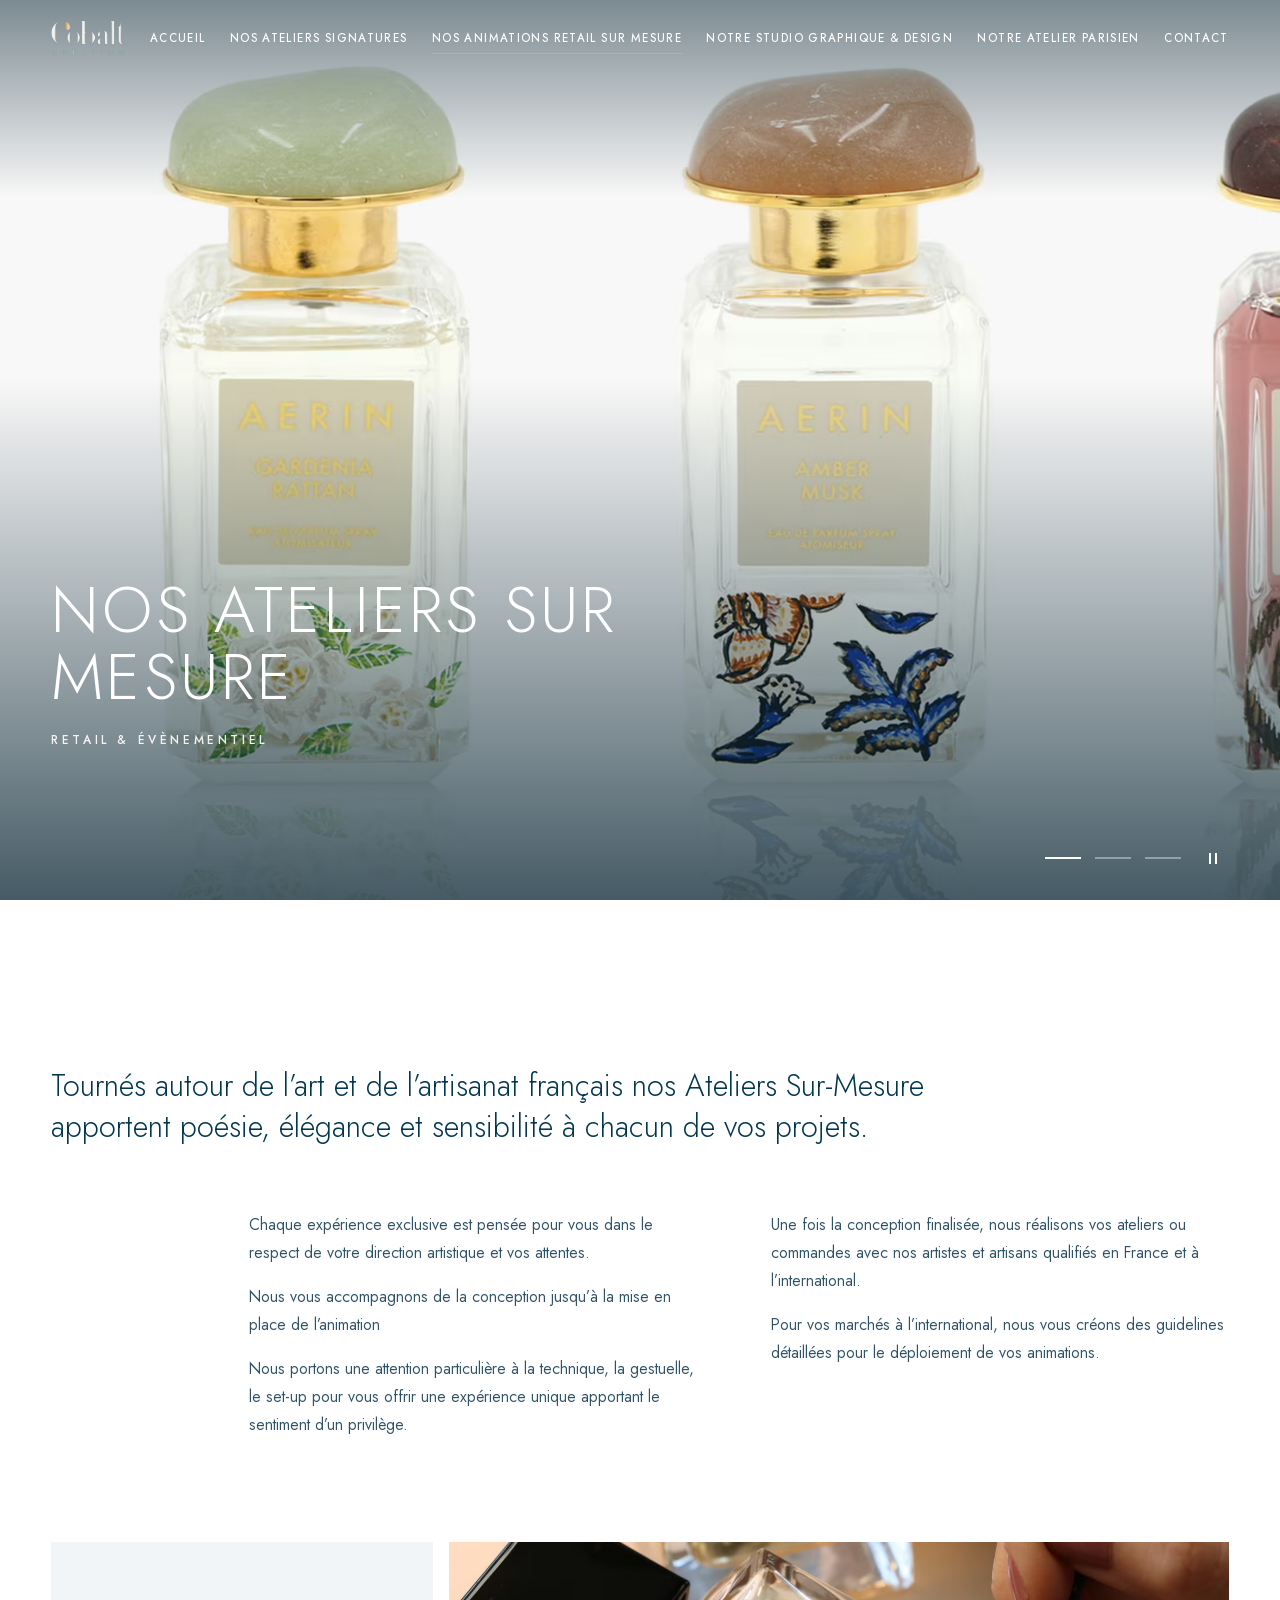
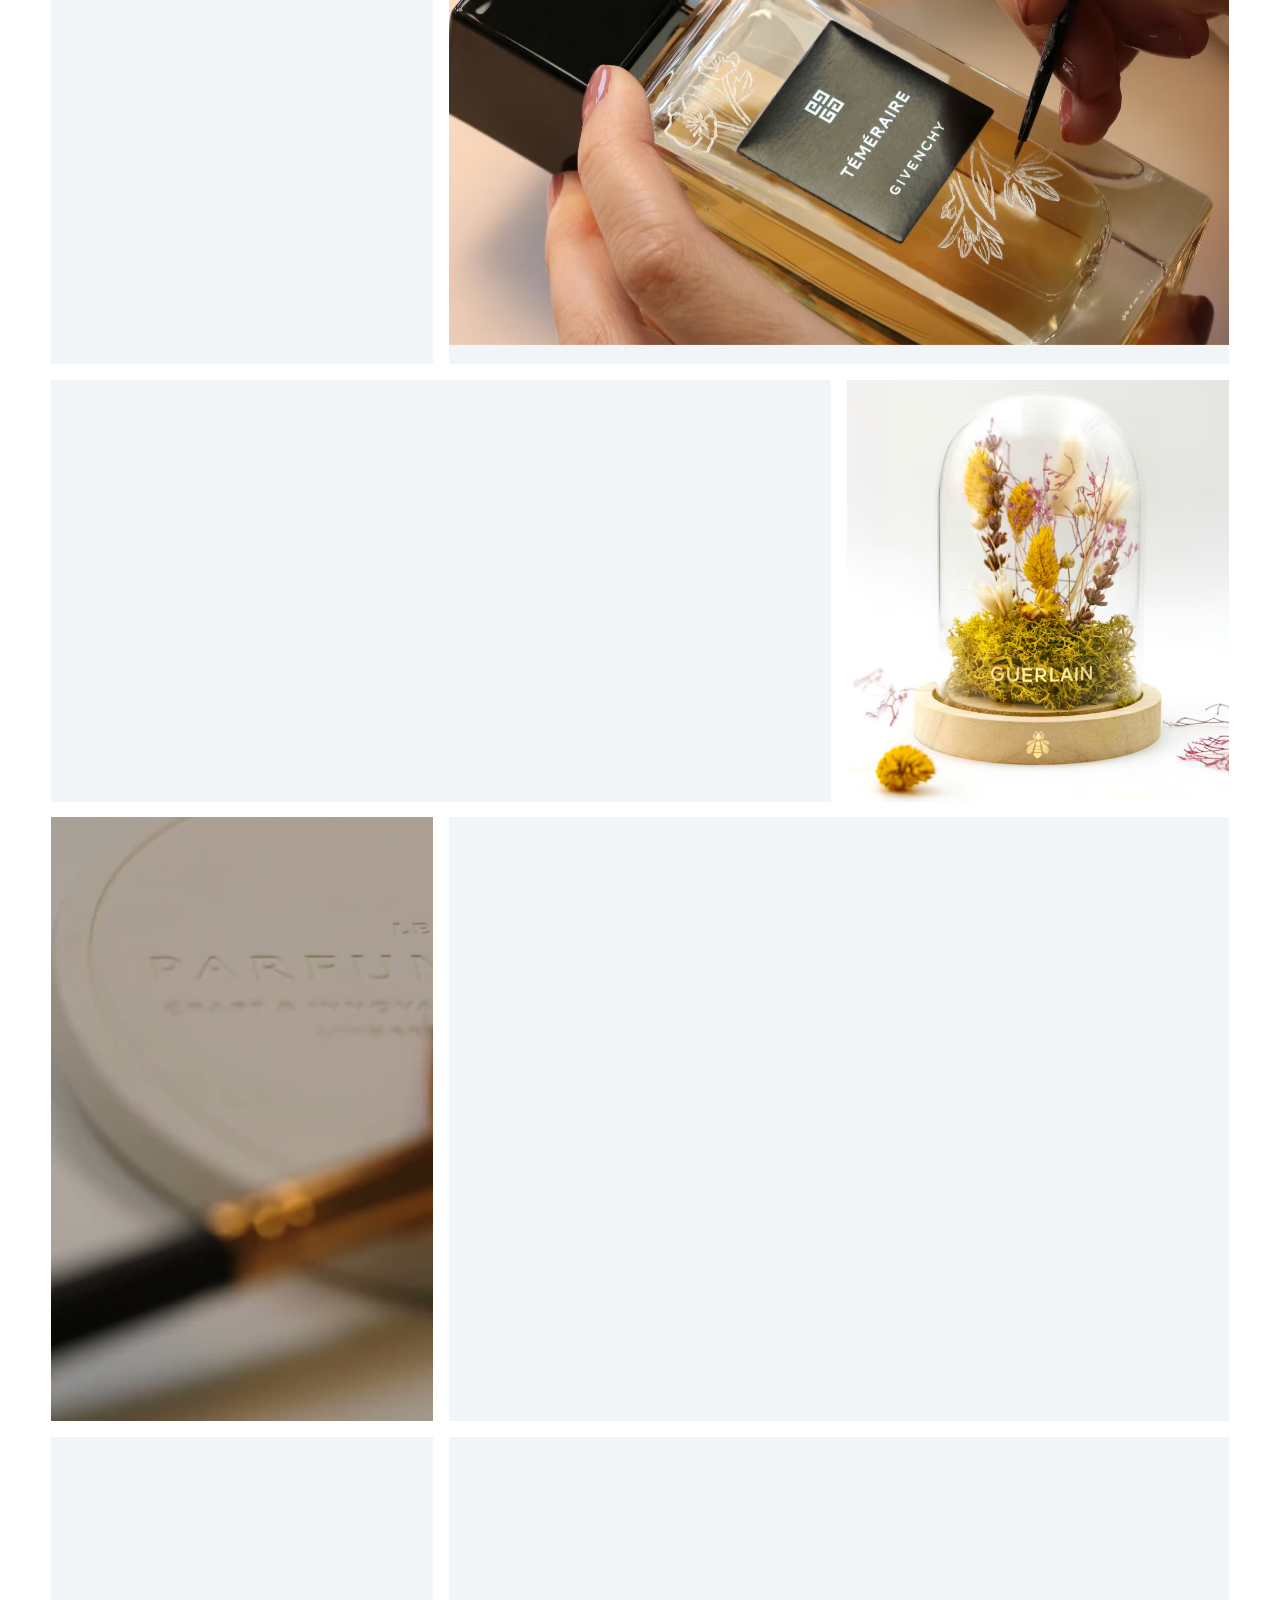
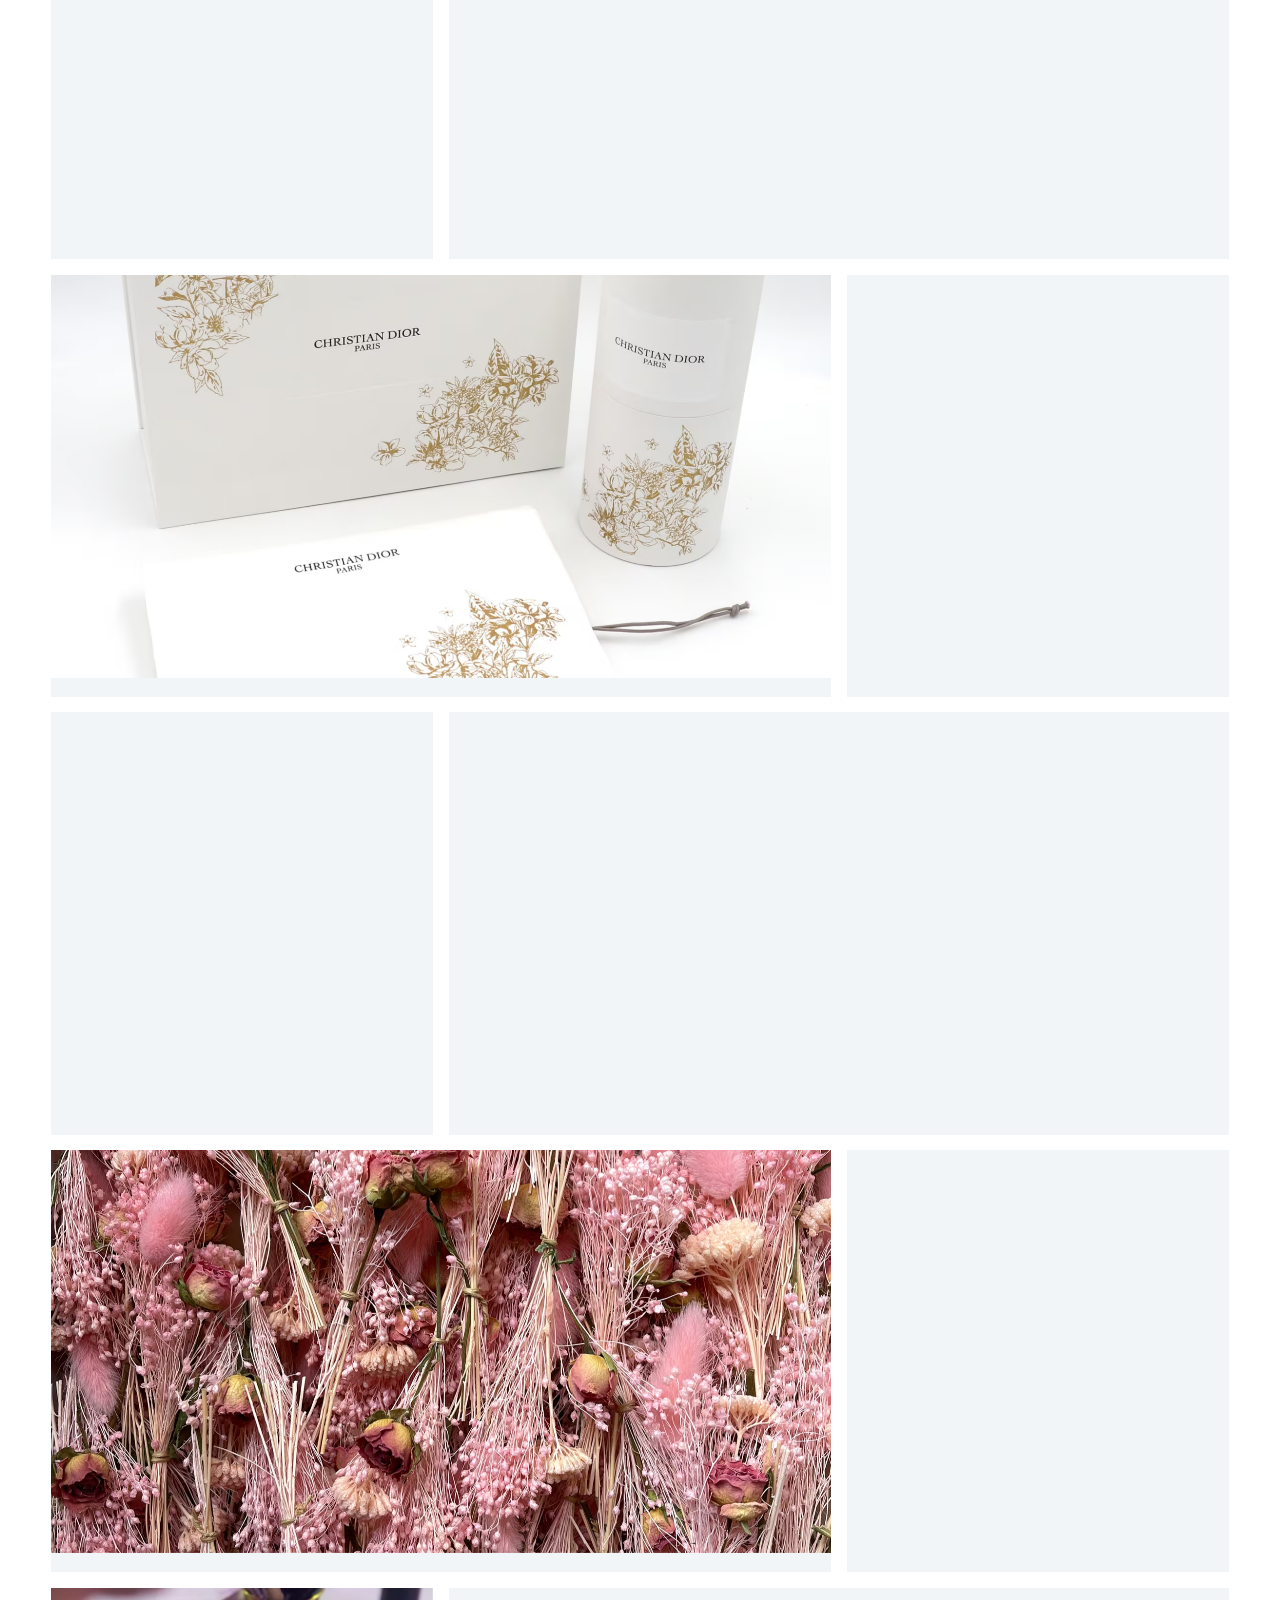
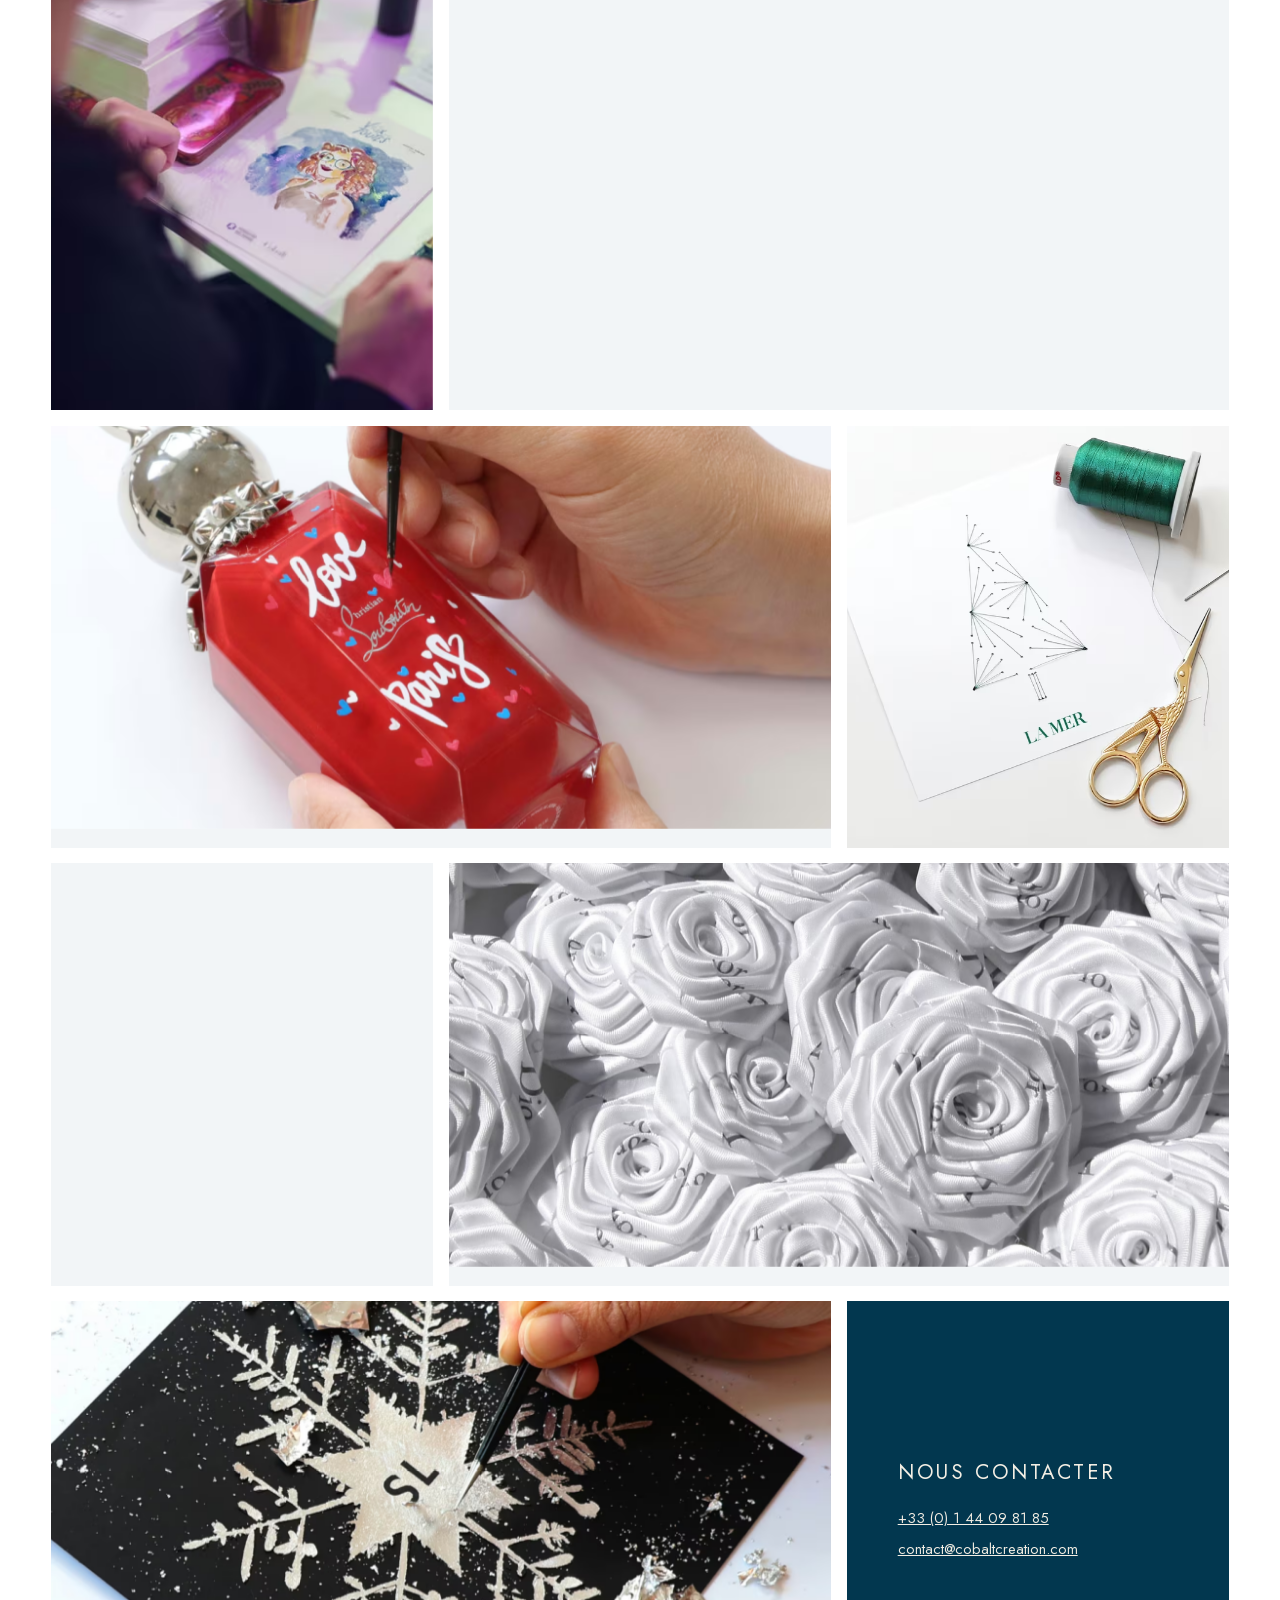
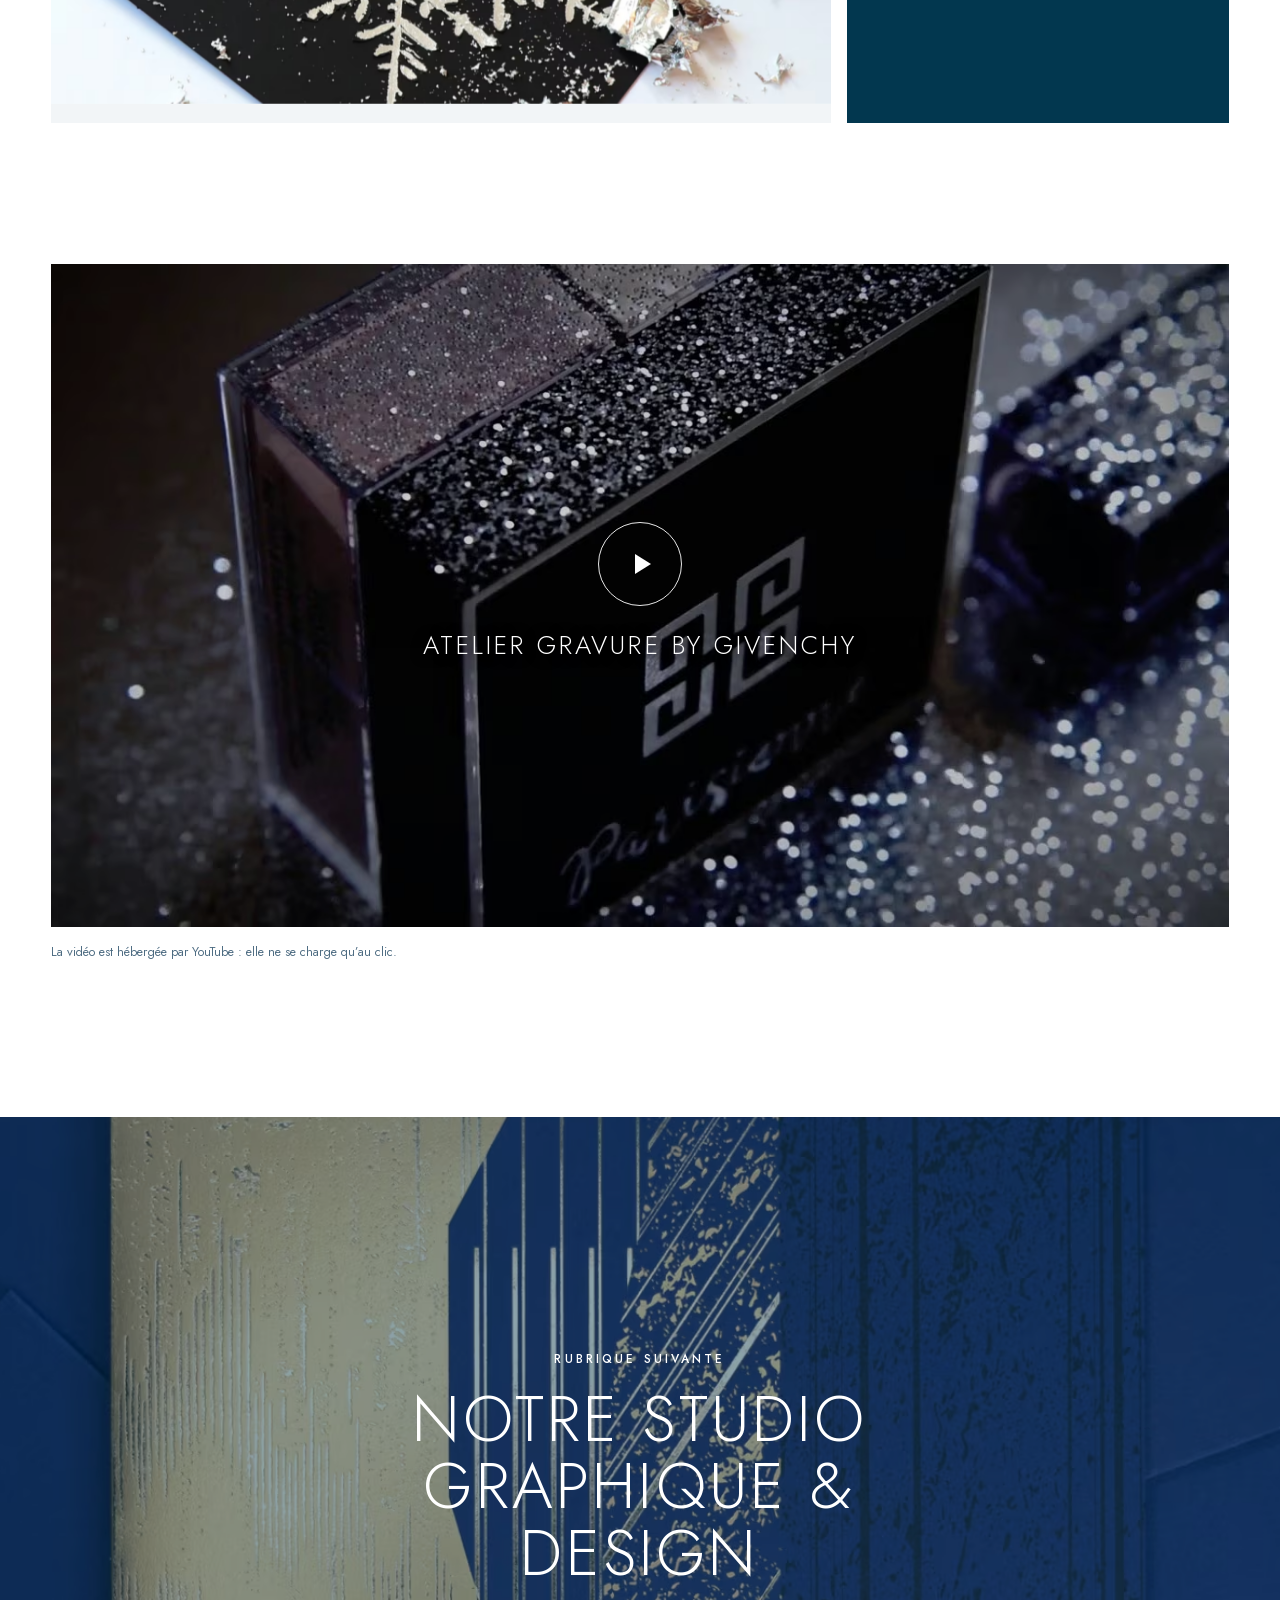
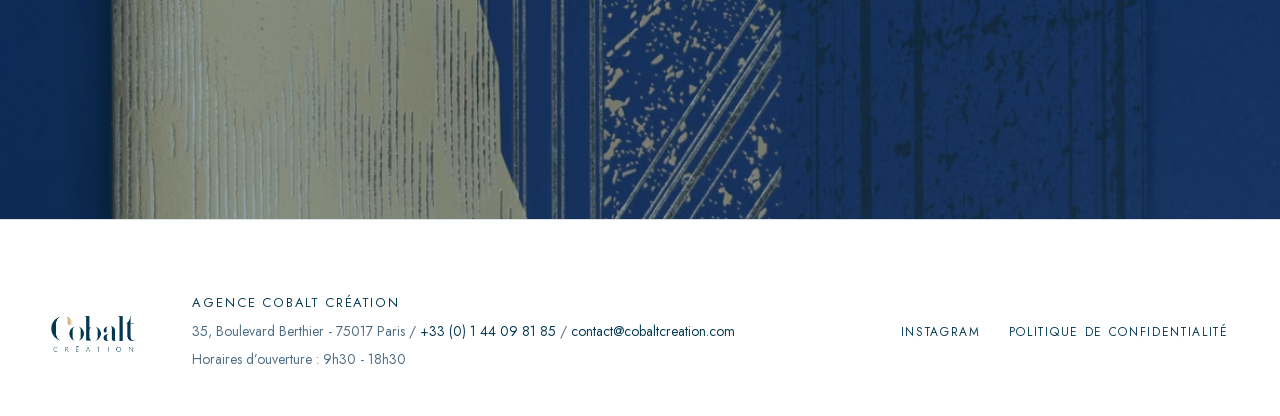
==== ateliers-de-personnalisation/index.html @ e53bf249 "V2 : images pleine largeur nettes en écran Retina Co-Authored-By: Claude Opus 5.5 <noreply@anthropic" ====
<!doctype html>
<html lang="fr">
<head>
<meta charset="utf-8">
<meta name="viewport" content="width=device-width, initial-scale=1">
<title>Ateliers De Personnalisation | Cobalt Création | Paris</title>
<meta name="description" content="Création d&#x27;animations avec développement de guidelines pour un déploiement à l&#x27;international.
Nos engagements: qualité, constance, respect des codes du luxe, ponctualité, présentation soignée, sens de l&#x27;accueil, sourire, reporting client.">
<meta name="robots" content="noindex, nofollow">
<link rel="canonical" href="https://www.cobaltcreation.com/ateliers-de-personnalisation">
<meta name="theme-color" content="#ffffff">
<meta property="og:type" content="website">
<meta property="og:locale" content="fr_FR">
<meta property="og:site_name" content="Cobalt Création">
<meta property="og:title" content="Ateliers De Personnalisation | Cobalt Création | Paris">
<meta property="og:description" content="Création d&#x27;animations avec développement de guidelines pour un déploiement à l&#x27;international.
Nos engagements: qualité, constance, respect des codes du luxe, ponctualité, présentation soignée, sens de l&#x27;accueil, sourire, reporting client.">
<meta property="og:url" content="https://timoteoadrogue.github.io/cobalt-creation-site-v2/ateliers-de-personnalisation/">
<meta property="og:image" content="https://timoteoadrogue.github.io/cobalt-creation-site-v2/assets/media/572f520a8a4d-1920.jpg">
<link rel="icon" href="../assets/media/favicon-64.png" type="image/png">
<link rel="apple-touch-icon" href="../assets/media/apple-touch-icon.png">
<link rel="preload" href="../assets/fonts/jost.woff2" as="font" type="font/woff2" crossorigin>
<link rel="stylesheet" href="../assets/site.css">
<script>document.documentElement.classList.add('js')</script>
<script src="../assets/vendor/gsap.min.js" defer></script>
<script src="../assets/vendor/ScrollTrigger.min.js" defer></script>
<script src="../assets/site.js" defer></script>
</head>
<body class="p-rubric">
<a class="skip" href="#contenu">Aller au contenu</a>
<header class="hd is-over" data-header>
  <a class="hd__logo" href="../" aria-label="Cobalt Création, accueil">
    <img class="hd__logo-ink" src="../assets/media/logo-cobalt.png" width="653" height="337" alt="Cobalt Création">
    <img class="hd__logo-cream" src="../assets/media/logo-cobalt-creme.png" width="653" height="337" alt="" aria-hidden="true">
  </a>
  <nav class="hd__nav" aria-label="Navigation principale">
    <ul class="hd__list">
<li><a class="" href="../">Accueil</a></li>
<li><a class="" href="../creation-d-objet-unique/">Nos ateliers signatures</a></li>
<li><a class="" href="../ateliers-de-personnalisation/" aria-current="page">Nos animations retail sur mesure</a></li>
<li><a class="" href="../design-graphique-design-papier/">Notre studio graphique &amp; design</a></li>
<li><a class="" href="../coffrets-packaging/">Notre atelier parisien</a></li>
<li><a class="" href="../contact-feedback/">Contact</a></li>
    </ul>
  </nav>
  <button class="hd__menu" type="button" aria-expanded="false" aria-controls="menu"><span class="hd__burger" aria-hidden="true"></span><span data-menu-label>Menu</span></button>
</header>
<div class="menu" id="menu" data-menu>
  <ul>
<li><a class="menu__link" href="../">Accueil</a></li>
<li><a class="menu__link" href="../creation-d-objet-unique/">Nos ateliers signatures</a></li>
<li><a class="menu__link" href="../ateliers-de-personnalisation/" aria-current="page">Nos animations retail sur mesure</a></li>
<li><a class="menu__link" href="../design-graphique-design-papier/">Notre studio graphique &amp; design</a></li>
<li><a class="menu__link" href="../coffrets-packaging/">Notre atelier parisien</a></li>
<li><a class="menu__link" href="../contact-feedback/">Contact</a></li>
  </ul>
  <div class="menu__foot">
    <p>35, Boulevard Berthier - 75017 Paris<br><a href="tel:+33144098185">+33 (0) 1 44 09 81 85</a><br><a href="mailto:contact@cobaltcreation.com">contact@cobaltcreation.com</a></p>
  </div>
</div>
<main id="contenu">
<section class="hero" data-banner tabindex="0" aria-roledescription="carrousel" aria-label="Diaporama, défilement automatique toutes les 3 secondes">
  <div class="hero__slides" data-slides><div class="sl is-on" role="group" aria-roledescription="diapositive" aria-label="1 sur 3"><picture><source type="image/avif" srcset="../assets/media/572f520a8a4d-x1280.avif 1280w, ../assets/media/572f520a8a4d-x1920.avif 1920w, ../assets/media/572f520a8a4d-x2560.avif 2560w, ../assets/media/572f520a8a4d-x5036.avif 5036w" sizes="max(100vw, calc(100vh * 4.693))"><img class="sl__img" src="../assets/media/572f520a8a4d-x1280.jpg" srcset="../assets/media/572f520a8a4d-x1280.jpg 1280w, ../assets/media/572f520a8a4d-x1920.jpg 1920w, ../assets/media/572f520a8a4d-x2560.jpg 2560w, ../assets/media/572f520a8a4d-x5036.jpg 5036w" sizes="max(100vw, calc(100vh * 4.693))" width="1280" height="273" alt="" loading="eager" decoding="async" fetchpriority="high"></picture></div><div class="sl" role="group" aria-roledescription="diapositive" aria-label="2 sur 3"><picture><source type="image/avif" srcset="../assets/media/fc0048d91a96-x1280.avif 1280w, ../assets/media/fc0048d91a96-x1920.avif 1920w, ../assets/media/fc0048d91a96-x2560.avif 2560w, ../assets/media/fc0048d91a96-x5162.avif 5162w, ../assets/media/fc0048d91a96-x8447.avif 8447w" sizes="max(100vw, calc(100vh * 4.693))"><img class="sl__img" src="../assets/media/fc0048d91a96-x1280.jpg" srcset="../assets/media/fc0048d91a96-x1280.jpg 1280w, ../assets/media/fc0048d91a96-x1920.jpg 1920w, ../assets/media/fc0048d91a96-x2560.jpg 2560w, ../assets/media/fc0048d91a96-x5162.jpg 5162w, ../assets/media/fc0048d91a96-x8447.jpg 8447w" sizes="max(100vw, calc(100vh * 4.693))" width="1280" height="273" alt="" loading="eager" decoding="async"></picture></div><div class="sl" role="group" aria-roledescription="diapositive" aria-label="3 sur 3"><picture><source type="image/avif" srcset="../assets/media/04ea566d7594-x1280.avif 1280w, ../assets/media/04ea566d7594-x1650.avif 1650w, ../assets/media/04ea566d7594-x1920.avif 1920w, ../assets/media/04ea566d7594-x2560.avif 2560w, ../assets/media/04ea566d7594-x2700.avif 2700w" sizes="max(100vw, calc(100vh * 1.500))"><img class="sl__img" src="../assets/media/04ea566d7594-x1280.jpg" srcset="../assets/media/04ea566d7594-x1280.jpg 1280w, ../assets/media/04ea566d7594-x1650.jpg 1650w, ../assets/media/04ea566d7594-x1920.jpg 1920w, ../assets/media/04ea566d7594-x2560.jpg 2560w, ../assets/media/04ea566d7594-x2700.jpg 2700w" sizes="max(100vw, calc(100vh * 1.500))" width="1280" height="853" alt="" loading="lazy" decoding="async"></picture></div></div>
  <div class="hero__shade" aria-hidden="true"></div>
  <div class="hero__content wrap" data-hero-content>
    <h1 class="hero__title hero__title--page"><span class="split">NOS ATELIERS SUR MESURE</span><span class="hero__kicker hero__kicker--after">RETAIL &amp; ÉVÈNEMENTIEL</span></h1>
    
  </div>
  <div class="hero__foot wrap">
    
    <div class="bn__ctrl"><button class="bn__dot" type="button" aria-label="Image 1 sur 3"><span></span></button><button class="bn__dot" type="button" aria-label="Image 2 sur 3"><span></span></button><button class="bn__dot" type="button" aria-label="Image 3 sur 3"><span></span></button><button class="bn__pp" type="button" aria-label="Mettre le diaporama en pause"><span></span></button></div>
  </div>
</section>
<section class="intro">
  <div class="wrap intro__in">
    <p class="intro__lit" data-lit><span class="w">Tournés</span> <span class="w">autour</span> <span class="w">de</span> <span class="w">l’art</span> <span class="w">et</span> <span class="w">de</span> <span class="w">l’artisanat</span> <span class="w">français</span> <span class="w">nos</span> <span class="w">Ateliers</span> <span class="w">Sur-Mesure</span> <span class="w">apportent</span> <span class="w">poésie,</span> <span class="w">élégance</span> <span class="w">et</span> <span class="w">sensibilité</span> <span class="w">à</span> <span class="w">chacun</span> <span class="w">de</span> <span class="w">vos</span> <span class="w">projets.</span></p>
    <div class="intro__rest" data-reveal><p>Chaque expérience exclusive est pensée pour vous dans le respect de votre direction artistique et vos attentes.</p><p>Nous vous accompagnons de la conception jusqu’à la mise en place de l’animation</p><p>Nous portons une attention particulière à la technique, la gestuelle, le set-up pour vous offrir une expérience unique apportant le sentiment d’un privilège.</p><p>Une fois la conception finalisée, nous réalisons vos ateliers ou commandes avec nos artistes et artisans qualifiés en France et à l’international.</p><p>Pour vos marchés à l’international, nous vous créons des guidelines détaillées pour le déploiement de vos animations.</p></div>
  </div>
</section>
<section class="works" aria-label="Réalisations">
  <div class="wrap">
    <div class="mosaic"><figure class="tile s1" id="piece-1" data-wipe><a class="tile__link" href="#piece-1" data-lb="1" data-item='{&quot;t&quot;: &quot;Ruinart&quot;, &quot;s&quot;: &quot;Carte Blanche 2023\nAtelier évènementiel - Dorure à chaud&quot;, &quot;d&quot;: &quot;Création et réalisation d’un atelier de personnalisation de dorure à chaud au Carreau du Temple.&quot;, &quot;jpg&quot;: &quot;../assets/media/0a2355af026d-1536.jpg&quot;, &quot;avif&quot;: &quot;../assets/media/0a2355af026d-1536.avif&quot;, &quot;alt&quot;: &quot;Ruinart, Carte Blanche 2023, Atelier évènementiel - Dorure à chaud&quot;}' aria-label="Agrandir : Ruinart, Carte Blanche 2023, Atelier évènementiel - Dorure à chaud"><picture><source type="image/avif" srcset="../assets/media/0a2355af026d-800.avif 800w, ../assets/media/0a2355af026d-1536.avif 1536w" sizes="(max-width: 767px) 92vw, 32vw"><img class="tile__img" src="../assets/media/0a2355af026d-800.jpg" srcset="../assets/media/0a2355af026d-800.jpg 800w, ../assets/media/0a2355af026d-1536.jpg 1536w" sizes="(max-width: 767px) 92vw, 32vw" width="800" height="800" alt="Ruinart, Carte Blanche 2023, Atelier évènementiel - Dorure à chaud" loading="lazy" decoding="async"></picture></a><figcaption class="tile__cap"><span class="tile__t">Ruinart</span><span class="tile__s">Carte Blanche 2023 · Atelier évènementiel - Dorure à chaud</span><span class="tile__d">Création et réalisation d’un atelier de personnalisation de dorure à chaud au Carreau du Temple.</span></figcaption></figure><figure class="tile s2" id="piece-2" data-wipe><a class="tile__link" href="#piece-2" data-lb="2" data-item='{&quot;t&quot;: &quot;Givenchy&quot;, &quot;s&quot;: &quot;La Collection Particulière\nAtelier retail - Gravure&quot;, &quot;d&quot;: &quot;Création d’illustrations sur-mesure, réalisées en gravure sur verre, pour La Collection Particulière à l’espace Pic Antin des Galeries Lafayette Haussmann&quot;, &quot;jpg&quot;: &quot;../assets/media/ed1e4c8ec7b2-1600.jpg&quot;, &quot;avif&quot;: &quot;../assets/media/ed1e4c8ec7b2-1600.avif&quot;, &quot;alt&quot;: &quot;Givenchy, La Collection Particulière, Atelier retail - Gravure&quot;}' aria-label="Agrandir : Givenchy, La Collection Particulière, Atelier retail - Gravure"><picture><source type="image/avif" srcset="../assets/media/ed1e4c8ec7b2-800.avif 800w, ../assets/media/ed1e4c8ec7b2-1600.avif 1600w" sizes="(max-width: 767px) 92vw, 64vw"><img class="tile__img" src="../assets/media/ed1e4c8ec7b2-800.jpg" srcset="../assets/media/ed1e4c8ec7b2-800.jpg 800w, ../assets/media/ed1e4c8ec7b2-1600.jpg 1600w" sizes="(max-width: 767px) 92vw, 64vw" width="800" height="800" alt="Givenchy, La Collection Particulière, Atelier retail - Gravure" loading="lazy" decoding="async"></picture></a><figcaption class="tile__cap"><span class="tile__t">Givenchy</span><span class="tile__s">La Collection Particulière · Atelier retail - Gravure</span><span class="tile__d">Création d’illustrations sur-mesure, réalisées en gravure sur verre, pour La Collection Particulière à l’espace Pic Antin des Galeries Lafayette Haussmann</span></figcaption></figure><figure class="tile s2" id="piece-3" data-wipe><a class="tile__link" href="#piece-3" data-lb="3" data-item='{&quot;t&quot;: &quot;Dior&quot;, &quot;s&quot;: &quot;Xmas Parties 2024\nConfection de Couronnes de Noël&quot;, &quot;d&quot;: &quot;Réalisation de couronnes de Noël en fleurs et végétaux séchés pour les Xmas Parties 2024 en France.&quot;, &quot;jpg&quot;: &quot;../assets/media/63471216a14a-1600.jpg&quot;, &quot;avif&quot;: &quot;../assets/media/63471216a14a-1600.avif&quot;, &quot;alt&quot;: &quot;Dior, Xmas Parties 2024, Confection de Couronnes de Noël&quot;}' aria-label="Agrandir : Dior, Xmas Parties 2024, Confection de Couronnes de Noël"><picture><source type="image/avif" srcset="../assets/media/63471216a14a-800.avif 800w, ../assets/media/63471216a14a-1600.avif 1600w" sizes="(max-width: 767px) 92vw, 64vw"><img class="tile__img" src="../assets/media/63471216a14a-800.jpg" srcset="../assets/media/63471216a14a-800.jpg 800w, ../assets/media/63471216a14a-1600.jpg 1600w" sizes="(max-width: 767px) 92vw, 64vw" width="800" height="1200" alt="Dior, Xmas Parties 2024, Confection de Couronnes de Noël" loading="lazy" decoding="async"></picture></a><figcaption class="tile__cap"><span class="tile__t">Dior</span><span class="tile__s">Xmas Parties 2024 · Confection de Couronnes de Noël</span><span class="tile__d">Réalisation de couronnes de Noël en fleurs et végétaux séchés pour les Xmas Parties 2024 en France.</span></figcaption></figure><figure class="tile s1" id="piece-4" data-wipe><a class="tile__link" href="#piece-4" data-lb="4" data-item='{&quot;t&quot;: &quot;Guerlain&quot;, &quot;s&quot;: &quot;Abeille Royale\nAtelier Participatif - Composition Florale&quot;, &quot;d&quot;: &quot;Création et mise en place d’un atelier participatif au siège de la Maison Guerlain pour la nouvelle crème riche Abeille Royale.&quot;, &quot;jpg&quot;: &quot;../assets/media/74d21afe5a7d-1600.jpg&quot;, &quot;avif&quot;: &quot;../assets/media/74d21afe5a7d-1600.avif&quot;, &quot;alt&quot;: &quot;Guerlain, Abeille Royale, Atelier Participatif - Composition Florale&quot;}' aria-label="Agrandir : Guerlain, Abeille Royale, Atelier Participatif - Composition Florale"><picture><source type="image/avif" srcset="../assets/media/74d21afe5a7d-800.avif 800w, ../assets/media/74d21afe5a7d-1600.avif 1600w" sizes="(max-width: 767px) 92vw, 32vw"><img class="tile__img" src="../assets/media/74d21afe5a7d-800.jpg" srcset="../assets/media/74d21afe5a7d-800.jpg 800w, ../assets/media/74d21afe5a7d-1600.jpg 1600w" sizes="(max-width: 767px) 92vw, 32vw" width="800" height="800" alt="Guerlain, Abeille Royale, Atelier Participatif - Composition Florale" loading="lazy" decoding="async"></picture></a><figcaption class="tile__cap"><span class="tile__t">Guerlain</span><span class="tile__s">Abeille Royale · Atelier Participatif - Composition Florale</span><span class="tile__d">Création et mise en place d’un atelier participatif au siège de la Maison Guerlain pour la nouvelle crème riche Abeille Royale.</span></figcaption></figure></div><div class="mosaic mosaic--tall"><figure class="tile s1 tile--video" data-wipe><video data-autoplay muted loop playsinline preload="none" poster="../assets/media/atelier-video-poster.jpg" aria-label="Film d’atelier : gaufrage à la main"><source src="../assets/media/atelier-video-720.mp4" type="video/mp4"></video><button class="tile__play" type="button">Lire le film</button></figure><figure class="tile s2" id="piece-5" data-wipe><a class="tile__link" href="#piece-5" data-lb="5" data-item='{&quot;t&quot;: &quot;Yves Saint Laurent Beauté Libre Atelier&quot;, &quot;s&quot;: &quot;Atelier retail international - Feuille d’or&quot;, &quot;d&quot;: &quot;Création et développement d’un atelier de personnalisation en feuille d’or. Réalisation de guidelines à destination des marchés à l’international.&quot;, &quot;jpg&quot;: &quot;../assets/media/7a570846d817-1080.jpg&quot;, &quot;avif&quot;: &quot;../assets/media/7a570846d817-1080.avif&quot;, &quot;alt&quot;: &quot;Yves Saint Laurent Beauté Libre Atelier, Atelier retail international - Feuille d’or&quot;}' aria-label="Agrandir : Yves Saint Laurent Beauté Libre Atelier, Atelier retail international - Feuille d’or"><picture><source type="image/avif" srcset="../assets/media/7a570846d817-800.avif 800w, ../assets/media/7a570846d817-1080.avif 1080w" sizes="(max-width: 767px) 92vw, 64vw"><img class="tile__img" src="../assets/media/7a570846d817-800.jpg" srcset="../assets/media/7a570846d817-800.jpg 800w, ../assets/media/7a570846d817-1080.jpg 1080w" sizes="(max-width: 767px) 92vw, 64vw" width="800" height="904" alt="Yves Saint Laurent Beauté Libre Atelier, Atelier retail international - Feuille d’or" loading="lazy" decoding="async"></picture></a><figcaption class="tile__cap"><span class="tile__t">Yves Saint Laurent Beauté Libre Atelier</span><span class="tile__s">Atelier retail international - Feuille d’or</span><span class="tile__d">Création et développement d’un atelier de personnalisation en feuille d’or. Réalisation de guidelines à destination des marchés à l’international.</span></figcaption></figure></div><div class="mosaic"><figure class="tile s1" id="piece-6" data-wipe><a class="tile__link" href="#piece-6" data-lb="6" data-item='{&quot;t&quot;: &quot;Guerlain&quot;, &quot;s&quot;: &quot;Xmas 2024\nAtelier retail international - Strass &amp; Calligraphie&quot;, &quot;d&quot;: &quot;Création et déploiement d’un atelier strass et calligraphie sur des ornements de Noël mettant en avant la collaboration entre la Maison Guerlain et l’artiste Shourouk.\n\nRéalisation des ateliers retail sur le marché France et création de guidelines à destination des marchés à l’international.&quot;, &quot;jpg&quot;: &quot;../assets/media/6cf80f2f42c2-1600.jpg&quot;, &quot;avif&quot;: &quot;../assets/media/6cf80f2f42c2-1600.avif&quot;, &quot;alt&quot;: &quot;Guerlain, Xmas 2024, Atelier retail international - Strass &amp; Calligraphie&quot;}' aria-label="Agrandir : Guerlain, Xmas 2024, Atelier retail international - Strass &amp; Calligraphie"><picture><source type="image/avif" srcset="../assets/media/6cf80f2f42c2-800.avif 800w, ../assets/media/6cf80f2f42c2-1600.avif 1600w" sizes="(max-width: 767px) 92vw, 32vw"><img class="tile__img" src="../assets/media/6cf80f2f42c2-800.jpg" srcset="../assets/media/6cf80f2f42c2-800.jpg 800w, ../assets/media/6cf80f2f42c2-1600.jpg 1600w" sizes="(max-width: 767px) 92vw, 32vw" width="800" height="800" alt="Guerlain, Xmas 2024, Atelier retail international - Strass &amp; Calligraphie" loading="lazy" decoding="async"></picture></a><figcaption class="tile__cap"><span class="tile__t">Guerlain</span><span class="tile__s">Xmas 2024 · Atelier retail international - Strass &amp; Calligraphie</span><span class="tile__d">Création et déploiement d’un atelier strass et calligraphie sur des ornements de Noël mettant en avant la collaboration entre la Maison Guerlain et l’artiste Shourouk.

Réalisation des ateliers retail sur le marché France et création de guidelines à destination des marchés à l’international.</span></figcaption></figure><figure class="tile s2" id="piece-7" data-wipe><a class="tile__link" href="#piece-7" data-lb="7" data-item='{&quot;t&quot;: &quot;Guerlain&quot;, &quot;s&quot;: &quot;Xmas 2024\nAtelier retail international - Couronne strassée&quot;, &quot;d&quot;: &quot;Création et développement d’une couronne de Noël personnalisable inspirées de l’univers de Shourouk.\n\nRéalisation des ateliers retail sur le marché France et création de guidelines à destination des marchés à l’international.&quot;, &quot;jpg&quot;: &quot;../assets/media/21ebdcbfb258-1600.jpg&quot;, &quot;avif&quot;: &quot;../assets/media/21ebdcbfb258-1600.avif&quot;, &quot;alt&quot;: &quot;Guerlain, Xmas 2024, Atelier retail international - Couronne strassée&quot;}' aria-label="Agrandir : Guerlain, Xmas 2024, Atelier retail international - Couronne strassée"><picture><source type="image/avif" srcset="../assets/media/21ebdcbfb258-800.avif 800w, ../assets/media/21ebdcbfb258-1600.avif 1600w" sizes="(max-width: 767px) 92vw, 64vw"><img class="tile__img" src="../assets/media/21ebdcbfb258-800.jpg" srcset="../assets/media/21ebdcbfb258-800.jpg 800w, ../assets/media/21ebdcbfb258-1600.jpg 1600w" sizes="(max-width: 767px) 92vw, 64vw" width="800" height="1200" alt="Guerlain, Xmas 2024, Atelier retail international - Couronne strassée" loading="lazy" decoding="async"></picture></a><figcaption class="tile__cap"><span class="tile__t">Guerlain</span><span class="tile__s">Xmas 2024 · Atelier retail international - Couronne strassée</span><span class="tile__d">Création et développement d’une couronne de Noël personnalisable inspirées de l’univers de Shourouk.

Réalisation des ateliers retail sur le marché France et création de guidelines à destination des marchés à l’international.</span></figcaption></figure><figure class="tile s2" id="piece-8" data-wipe><a class="tile__link" href="#piece-8" data-lb="8" data-item='{&quot;t&quot;: &quot;Parfums Christian Dior&quot;, &quot;s&quot;: &quot;Xmas 2022\nAtelier retail international - Sérigraphie&quot;, &quot;d&quot;: &quot;Création et développement d’un atelier sérigraphie mettant en avant les illustrations de Pietro Ruffo pour Christian Dior Parfums.\n\nRéalisation des ateliers retail sur le marché France et création de guidelines à destination des marchés à l’international.&quot;, &quot;jpg&quot;: &quot;../assets/media/7292a8f80e8e-1600.jpg&quot;, &quot;avif&quot;: &quot;../assets/media/7292a8f80e8e-1600.avif&quot;, &quot;alt&quot;: &quot;Parfums Christian Dior, Xmas 2022, Atelier retail international - Sérigraphie&quot;}' aria-label="Agrandir : Parfums Christian Dior, Xmas 2022, Atelier retail international - Sérigraphie"><picture><source type="image/avif" srcset="../assets/media/7292a8f80e8e-800.avif 800w, ../assets/media/7292a8f80e8e-1600.avif 1600w" sizes="(max-width: 767px) 92vw, 64vw"><img class="tile__img" src="../assets/media/7292a8f80e8e-800.jpg" srcset="../assets/media/7292a8f80e8e-800.jpg 800w, ../assets/media/7292a8f80e8e-1600.jpg 1600w" sizes="(max-width: 767px) 92vw, 64vw" width="800" height="740" alt="Parfums Christian Dior, Xmas 2022, Atelier retail international - Sérigraphie" loading="lazy" decoding="async"></picture></a><figcaption class="tile__cap"><span class="tile__t">Parfums Christian Dior</span><span class="tile__s">Xmas 2022 · Atelier retail international - Sérigraphie</span><span class="tile__d">Création et développement d’un atelier sérigraphie mettant en avant les illustrations de Pietro Ruffo pour Christian Dior Parfums.

Réalisation des ateliers retail sur le marché France et création de guidelines à destination des marchés à l’international.</span></figcaption></figure><figure class="tile s1" id="piece-9" data-wipe><a class="tile__link" href="#piece-9" data-lb="9" data-item='{&quot;t&quot;: &quot;Parfums Christian Dior&quot;, &quot;s&quot;: &quot;Xmas 2023\nAtelier retail international - Sérigraphie&quot;, &quot;d&quot;: &quot;Création et développement d’un atelier sérigraphie mettant en avant les illustrations de Pietro Ruffo pour Christian Dior Parfums.\n\nRéalisation des ateliers retail sur le marché France et création de guidelines à destination des marchés à l’international.&quot;, &quot;jpg&quot;: &quot;../assets/media/5cfc64452c58-1193.jpg&quot;, &quot;avif&quot;: &quot;../assets/media/5cfc64452c58-1193.avif&quot;, &quot;alt&quot;: &quot;Parfums Christian Dior, Xmas 2023, Atelier retail international - Sérigraphie&quot;}' aria-label="Agrandir : Parfums Christian Dior, Xmas 2023, Atelier retail international - Sérigraphie"><picture><source type="image/avif" srcset="../assets/media/5cfc64452c58-800.avif 800w, ../assets/media/5cfc64452c58-1193.avif 1193w" sizes="(max-width: 767px) 92vw, 32vw"><img class="tile__img" src="../assets/media/5cfc64452c58-800.jpg" srcset="../assets/media/5cfc64452c58-800.jpg 800w, ../assets/media/5cfc64452c58-1193.jpg 1193w" sizes="(max-width: 767px) 92vw, 32vw" width="800" height="1279" alt="Parfums Christian Dior, Xmas 2023, Atelier retail international - Sérigraphie" loading="lazy" decoding="async"></picture></a><figcaption class="tile__cap"><span class="tile__t">Parfums Christian Dior</span><span class="tile__s">Xmas 2023 · Atelier retail international - Sérigraphie</span><span class="tile__d">Création et développement d’un atelier sérigraphie mettant en avant les illustrations de Pietro Ruffo pour Christian Dior Parfums.

Réalisation des ateliers retail sur le marché France et création de guidelines à destination des marchés à l’international.</span></figcaption></figure><figure class="tile s1" id="piece-10" data-wipe><a class="tile__link" href="#piece-10" data-lb="10" data-item='{&quot;t&quot;: &quot;Guerlain&quot;, &quot;s&quot;: &quot;Xmas 2022\nAtelier retail France - Gravure&quot;, &quot;d&quot;: &quot;Déploiement de notre atelier signature en gravure verre.&quot;, &quot;jpg&quot;: &quot;../assets/media/7369d54d1d91-1600.jpg&quot;, &quot;avif&quot;: &quot;../assets/media/7369d54d1d91-1600.avif&quot;, &quot;alt&quot;: &quot;Guerlain, Xmas 2022, Atelier retail France - Gravure&quot;}' aria-label="Agrandir : Guerlain, Xmas 2022, Atelier retail France - Gravure"><picture><source type="image/avif" srcset="../assets/media/7369d54d1d91-800.avif 800w, ../assets/media/7369d54d1d91-1600.avif 1600w" sizes="(max-width: 767px) 92vw, 32vw"><img class="tile__img" src="../assets/media/7369d54d1d91-800.jpg" srcset="../assets/media/7369d54d1d91-800.jpg 800w, ../assets/media/7369d54d1d91-1600.jpg 1600w" sizes="(max-width: 767px) 92vw, 32vw" width="800" height="800" alt="Guerlain, Xmas 2022, Atelier retail France - Gravure" loading="lazy" decoding="async"></picture></a><figcaption class="tile__cap"><span class="tile__t">Guerlain</span><span class="tile__s">Xmas 2022 · Atelier retail France - Gravure</span><span class="tile__d">Déploiement de notre atelier signature en gravure verre.</span></figcaption></figure><figure class="tile s2" id="piece-11" data-wipe><a class="tile__link" href="#piece-11" data-lb="11" data-item='{&quot;t&quot;: &quot;Dessines moi un jardin&quot;, &quot;s&quot;: &quot;Atelier retail France - Illustration sur mesure&quot;, &quot;d&quot;: &quot;Déploiement d’un atelier d’illustration à l’aquarelle.&quot;, &quot;jpg&quot;: &quot;../assets/media/1b5254f09cf6-1600.jpg&quot;, &quot;avif&quot;: &quot;../assets/media/1b5254f09cf6-1600.avif&quot;, &quot;alt&quot;: &quot;Dessines moi un jardin, Atelier retail France - Illustration sur mesure&quot;}' aria-label="Agrandir : Dessines moi un jardin, Atelier retail France - Illustration sur mesure"><picture><source type="image/avif" srcset="../assets/media/1b5254f09cf6-800.avif 800w, ../assets/media/1b5254f09cf6-1600.avif 1600w" sizes="(max-width: 767px) 92vw, 64vw"><img class="tile__img" src="../assets/media/1b5254f09cf6-800.jpg" srcset="../assets/media/1b5254f09cf6-800.jpg 800w, ../assets/media/1b5254f09cf6-1600.jpg 1600w" sizes="(max-width: 767px) 92vw, 64vw" width="800" height="800" alt="Dessines moi un jardin, Atelier retail France - Illustration sur mesure" loading="lazy" decoding="async"></picture></a><figcaption class="tile__cap"><span class="tile__t">Dessines moi un jardin</span><span class="tile__s">Atelier retail France - Illustration sur mesure</span><span class="tile__d">Déploiement d’un atelier d’illustration à l’aquarelle.</span></figcaption></figure><figure class="tile s2" id="piece-12" data-wipe><a class="tile__link" href="#piece-12" data-lb="12" data-item='{&quot;t&quot;: &quot;Estée Lauder&quot;, &quot;s&quot;: &quot;Atelier retail floral&quot;, &quot;d&quot;: &quot;Création d’une animation de composition florale en point de vente.&quot;, &quot;jpg&quot;: &quot;../assets/media/ec8e7301c5aa-1600.jpg&quot;, &quot;avif&quot;: &quot;../assets/media/ec8e7301c5aa-1600.avif&quot;, &quot;alt&quot;: &quot;Estée Lauder, Atelier retail floral&quot;}' aria-label="Agrandir : Estée Lauder, Atelier retail floral"><picture><source type="image/avif" srcset="../assets/media/ec8e7301c5aa-800.avif 800w, ../assets/media/ec8e7301c5aa-1600.avif 1600w" sizes="(max-width: 767px) 92vw, 64vw"><img class="tile__img" src="../assets/media/ec8e7301c5aa-800.jpg" srcset="../assets/media/ec8e7301c5aa-800.jpg 800w, ../assets/media/ec8e7301c5aa-1600.jpg 1600w" sizes="(max-width: 767px) 92vw, 64vw" width="800" height="800" alt="Estée Lauder, Atelier retail floral" loading="lazy" decoding="async"></picture></a><figcaption class="tile__cap"><span class="tile__t">Estée Lauder</span><span class="tile__s">Atelier retail floral</span><span class="tile__d">Création d’une animation de composition florale en point de vente.</span></figcaption></figure><figure class="tile s1" id="piece-13" data-wipe><a class="tile__link" href="#piece-13" data-lb="13" data-item='{&quot;t&quot;: &quot;Dior&quot;, &quot;s&quot;: &quot;Fêtes des mères 2022\nAtelier retail floral&quot;, &quot;d&quot;: &quot;Création et développement d’une carte florale gaufrée et d’une animation florale.\n\nCréation de guidelines à destination des marchés à l’international et distribution sur le marché France.&quot;, &quot;jpg&quot;: &quot;../assets/media/afd6c00c7502-1600.jpg&quot;, &quot;avif&quot;: &quot;../assets/media/afd6c00c7502-1600.avif&quot;, &quot;alt&quot;: &quot;Dior, Fêtes des mères 2022, Atelier retail floral&quot;}' aria-label="Agrandir : Dior, Fêtes des mères 2022, Atelier retail floral"><picture><source type="image/avif" srcset="../assets/media/afd6c00c7502-800.avif 800w, ../assets/media/afd6c00c7502-1600.avif 1600w" sizes="(max-width: 767px) 92vw, 32vw"><img class="tile__img" src="../assets/media/afd6c00c7502-800.jpg" srcset="../assets/media/afd6c00c7502-800.jpg 800w, ../assets/media/afd6c00c7502-1600.jpg 1600w" sizes="(max-width: 767px) 92vw, 32vw" width="800" height="800" alt="Dior, Fêtes des mères 2022, Atelier retail floral" loading="lazy" decoding="async"></picture></a><figcaption class="tile__cap"><span class="tile__t">Dior</span><span class="tile__s">Fêtes des mères 2022 · Atelier retail floral</span><span class="tile__d">Création et développement d’une carte florale gaufrée et d’une animation florale.

Création de guidelines à destination des marchés à l’international et distribution sur le marché France.</span></figcaption></figure><figure class="tile s1" id="piece-14" data-wipe><a class="tile__link" href="#piece-14" data-lb="14" data-item='{&quot;t&quot;: &quot;La Fondation de Femmes&quot;, &quot;s&quot;: &quot;Nos Voix pour toutes\nAtelier événementiel -Sketching&quot;, &quot;d&quot;: &quot;Réalisation d’un atelier sketching événementiel lors du premier grand concert caritatif \&quot;Nos Voix pour Toutes\&quot; dédié aux droits des femmes et à la lutte contre les violences.&quot;, &quot;jpg&quot;: &quot;../assets/media/04ea566d7594-1600.jpg&quot;, &quot;avif&quot;: &quot;../assets/media/04ea566d7594-1600.avif&quot;, &quot;alt&quot;: &quot;La Fondation de Femmes, Nos Voix pour toutes, Atelier événementiel -Sketching&quot;}' aria-label="Agrandir : La Fondation de Femmes, Nos Voix pour toutes, Atelier événementiel -Sketching"><picture><source type="image/avif" srcset="../assets/media/04ea566d7594-800.avif 800w, ../assets/media/04ea566d7594-1600.avif 1600w" sizes="(max-width: 767px) 92vw, 32vw"><img class="tile__img" src="../assets/media/04ea566d7594-800.jpg" srcset="../assets/media/04ea566d7594-800.jpg 800w, ../assets/media/04ea566d7594-1600.jpg 1600w" sizes="(max-width: 767px) 92vw, 32vw" width="800" height="533" alt="La Fondation de Femmes, Nos Voix pour toutes, Atelier événementiel -Sketching" loading="lazy" decoding="async"></picture></a><figcaption class="tile__cap"><span class="tile__t">La Fondation de Femmes</span><span class="tile__s">Nos Voix pour toutes · Atelier événementiel -Sketching</span><span class="tile__d">Réalisation d’un atelier sketching événementiel lors du premier grand concert caritatif &quot;Nos Voix pour Toutes&quot; dédié aux droits des femmes et à la lutte contre les violences.</span></figcaption></figure><figure class="tile s2" id="piece-15" data-wipe><a class="tile__link" href="#piece-15" data-lb="15" data-item='{&quot;t&quot;: &quot;Yves Saint Laurent Beauté&quot;, &quot;s&quot;: &quot;Dare to dress in YSL Roses\nAtelier retail international - Feuille d’or&quot;, &quot;d&quot;: &quot;Création et développement d’un atelier de personnalisation à la feuille d’argent pour Le Vestiaire des Parfums.\n\nRéalisation des ateliers retail sur le marché France et création de guidelines à destination des marchés à l’international.&quot;, &quot;jpg&quot;: &quot;../assets/media/39dbacd2bb23-1600.jpg&quot;, &quot;avif&quot;: &quot;../assets/media/39dbacd2bb23-1600.avif&quot;, &quot;alt&quot;: &quot;Yves Saint Laurent Beauté, Dare to dress in YSL Roses, Atelier retail international - Feuille d’or&quot;}' aria-label="Agrandir : Yves Saint Laurent Beauté, Dare to dress in YSL Roses, Atelier retail international - Feuille d’or"><picture><source type="image/avif" srcset="../assets/media/39dbacd2bb23-800.avif 800w, ../assets/media/39dbacd2bb23-1600.avif 1600w" sizes="(max-width: 767px) 92vw, 64vw"><img class="tile__img" src="../assets/media/39dbacd2bb23-800.jpg" srcset="../assets/media/39dbacd2bb23-800.jpg 800w, ../assets/media/39dbacd2bb23-1600.jpg 1600w" sizes="(max-width: 767px) 92vw, 64vw" width="800" height="940" alt="Yves Saint Laurent Beauté, Dare to dress in YSL Roses, Atelier retail international - Feuille d’or" loading="lazy" decoding="async"></picture></a><figcaption class="tile__cap"><span class="tile__t">Yves Saint Laurent Beauté</span><span class="tile__s">Dare to dress in YSL Roses · Atelier retail international - Feuille d’or</span><span class="tile__d">Création et développement d’un atelier de personnalisation à la feuille d’argent pour Le Vestiaire des Parfums.

Réalisation des ateliers retail sur le marché France et création de guidelines à destination des marchés à l’international.</span></figcaption></figure><figure class="tile s2" id="piece-16" data-wipe><a class="tile__link" href="#piece-16" data-lb="16" data-item='{&quot;t&quot;: &quot;Christian Louboutin&quot;, &quot;s&quot;: &quot;Paris 2024\nAtelier Retail - Peinture&quot;, &quot;d&quot;: &quot;Création et développement d’un atelier de personnalisation à la peinture pour les Jeux Olympiques de Paris 2024\n\nRéalisation des guidelines retail sur le marché France.&quot;, &quot;jpg&quot;: &quot;../assets/media/2f4e467c21b7-1600.jpg&quot;, &quot;avif&quot;: &quot;../assets/media/2f4e467c21b7-1600.avif&quot;, &quot;alt&quot;: &quot;Christian Louboutin, Paris 2024, Atelier Retail - Peinture&quot;}' aria-label="Agrandir : Christian Louboutin, Paris 2024, Atelier Retail - Peinture"><picture><source type="image/avif" srcset="../assets/media/2f4e467c21b7-800.avif 800w, ../assets/media/2f4e467c21b7-1600.avif 1600w" sizes="(max-width: 767px) 92vw, 64vw"><img class="tile__img" src="../assets/media/2f4e467c21b7-800.jpg" srcset="../assets/media/2f4e467c21b7-800.jpg 800w, ../assets/media/2f4e467c21b7-1600.jpg 1600w" sizes="(max-width: 767px) 92vw, 64vw" width="800" height="549" alt="Christian Louboutin, Paris 2024, Atelier Retail - Peinture" loading="lazy" decoding="async"></picture></a><figcaption class="tile__cap"><span class="tile__t">Christian Louboutin</span><span class="tile__s">Paris 2024 · Atelier Retail - Peinture</span><span class="tile__d">Création et développement d’un atelier de personnalisation à la peinture pour les Jeux Olympiques de Paris 2024

Réalisation des guidelines retail sur le marché France.</span></figcaption></figure><figure class="tile s1" id="piece-17" data-wipe><a class="tile__link" href="#piece-17" data-lb="17" data-item='{&quot;t&quot;: &quot;La Mer&quot;, &quot;s&quot;: &quot;Xmas 2021\nAtelier retail - Broderie&quot;, &quot;d&quot;: &quot;Création d’une animation autour d’une carte à broder.\n\nRéalisation des ateliers retail sur le marché France.&quot;, &quot;jpg&quot;: &quot;../assets/media/844fbc42bf78-1600.jpg&quot;, &quot;avif&quot;: &quot;../assets/media/844fbc42bf78-1600.avif&quot;, &quot;alt&quot;: &quot;La Mer, Xmas 2021, Atelier retail - Broderie&quot;}' aria-label="Agrandir : La Mer, Xmas 2021, Atelier retail - Broderie"><picture><source type="image/avif" srcset="../assets/media/844fbc42bf78-800.avif 800w, ../assets/media/844fbc42bf78-1600.avif 1600w" sizes="(max-width: 767px) 92vw, 32vw"><img class="tile__img" src="../assets/media/844fbc42bf78-800.jpg" srcset="../assets/media/844fbc42bf78-800.jpg 800w, ../assets/media/844fbc42bf78-1600.jpg 1600w" sizes="(max-width: 767px) 92vw, 32vw" width="800" height="800" alt="La Mer, Xmas 2021, Atelier retail - Broderie" loading="lazy" decoding="async"></picture></a><figcaption class="tile__cap"><span class="tile__t">La Mer</span><span class="tile__s">Xmas 2021 · Atelier retail - Broderie</span><span class="tile__d">Création d’une animation autour d’une carte à broder.

Réalisation des ateliers retail sur le marché France.</span></figcaption></figure><figure class="tile s1" id="piece-18" data-wipe><a class="tile__link" href="#piece-18" data-lb="18" data-item='{&quot;t&quot;: &quot;Dolce &amp; Gabbana&quot;, &quot;s&quot;: &quot;Light Blue\nAtelier retail - Peinture sur Céramiques&quot;, &quot;d&quot;: &quot;Création et développement d’un atelier de peinture sur céramique pour les Galeries Lafayettes Haussmann.\n\nRéalisation des ateliers retail sur le marché France et création de guidelines à destination des marchés à l’international.&quot;, &quot;jpg&quot;: &quot;../assets/media/afd5abd662e7-1600.jpg&quot;, &quot;avif&quot;: &quot;../assets/media/afd5abd662e7-1600.avif&quot;, &quot;alt&quot;: &quot;Dolce &amp; Gabbana, Light Blue, Atelier retail - Peinture sur Céramiques&quot;}' aria-label="Agrandir : Dolce &amp; Gabbana, Light Blue, Atelier retail - Peinture sur Céramiques"><picture><source type="image/avif" srcset="../assets/media/afd5abd662e7-800.avif 800w, ../assets/media/afd5abd662e7-1600.avif 1600w" sizes="(max-width: 767px) 92vw, 32vw"><img class="tile__img" src="../assets/media/afd5abd662e7-800.jpg" srcset="../assets/media/afd5abd662e7-800.jpg 800w, ../assets/media/afd5abd662e7-1600.jpg 1600w" sizes="(max-width: 767px) 92vw, 32vw" width="800" height="800" alt="Dolce &amp; Gabbana, Light Blue, Atelier retail - Peinture sur Céramiques" loading="lazy" decoding="async"></picture></a><figcaption class="tile__cap"><span class="tile__t">Dolce &amp; Gabbana</span><span class="tile__s">Light Blue · Atelier retail - Peinture sur Céramiques</span><span class="tile__d">Création et développement d’un atelier de peinture sur céramique pour les Galeries Lafayettes Haussmann.

Réalisation des ateliers retail sur le marché France et création de guidelines à destination des marchés à l’international.</span></figcaption></figure><figure class="tile s2" id="piece-19" data-wipe><a class="tile__link" href="#piece-19" data-lb="19" data-item='{&quot;t&quot;: &quot;Dior&quot;, &quot;s&quot;: &quot;Atelier retail - Sculpture sur ruban&quot;, &quot;d&quot;: &quot;Création d’une sculpture reprenant la rose emblématique de la Maison Dior.\n\nDéploiement sur&quot;, &quot;jpg&quot;: &quot;../assets/media/81f2c99f7310-1600.jpg&quot;, &quot;avif&quot;: &quot;../assets/media/81f2c99f7310-1600.avif&quot;, &quot;alt&quot;: &quot;Dior, Atelier retail - Sculpture sur ruban&quot;}' aria-label="Agrandir : Dior, Atelier retail - Sculpture sur ruban"><picture><source type="image/avif" srcset="../assets/media/81f2c99f7310-800.avif 800w, ../assets/media/81f2c99f7310-1600.avif 1600w" sizes="(max-width: 767px) 92vw, 64vw"><img class="tile__img" src="../assets/media/81f2c99f7310-800.jpg" srcset="../assets/media/81f2c99f7310-800.jpg 800w, ../assets/media/81f2c99f7310-1600.jpg 1600w" sizes="(max-width: 767px) 92vw, 64vw" width="800" height="800" alt="Dior, Atelier retail - Sculpture sur ruban" loading="lazy" decoding="async"></picture></a><figcaption class="tile__cap"><span class="tile__t">Dior</span><span class="tile__s">Atelier retail - Sculpture sur ruban</span><span class="tile__d">Création d’une sculpture reprenant la rose emblématique de la Maison Dior.

Déploiement sur</span></figcaption></figure><figure class="tile s2" id="piece-20" data-wipe><a class="tile__link" href="#piece-20" data-lb="20" data-item='{&quot;t&quot;: &quot;Yves Saint Laurent Beauté&quot;, &quot;s&quot;: &quot;Xmas 2023\nAtelier retail international - Feuille d’or&quot;, &quot;d&quot;: &quot;Création d’un atelier de personnalisation la feuille d’or argent.\n\nRéalisation des ateliers retail sur le marché France et création de guidelines à destination des marchés à l’international.&quot;, &quot;jpg&quot;: &quot;../assets/media/ee0a7756216d-1600.jpg&quot;, &quot;avif&quot;: &quot;../assets/media/ee0a7756216d-1600.avif&quot;, &quot;alt&quot;: &quot;Yves Saint Laurent Beauté, Xmas 2023, Atelier retail international - Feuille d’or&quot;}' aria-label="Agrandir : Yves Saint Laurent Beauté, Xmas 2023, Atelier retail international - Feuille d’or"><picture><source type="image/avif" srcset="../assets/media/ee0a7756216d-800.avif 800w, ../assets/media/ee0a7756216d-1600.avif 1600w" sizes="(max-width: 767px) 92vw, 64vw"><img class="tile__img" src="../assets/media/ee0a7756216d-800.jpg" srcset="../assets/media/ee0a7756216d-800.jpg 800w, ../assets/media/ee0a7756216d-1600.jpg 1600w" sizes="(max-width: 767px) 92vw, 64vw" width="800" height="620" alt="Yves Saint Laurent Beauté, Xmas 2023, Atelier retail international - Feuille d’or" loading="lazy" decoding="async"></picture></a><figcaption class="tile__cap"><span class="tile__t">Yves Saint Laurent Beauté</span><span class="tile__s">Xmas 2023 · Atelier retail international - Feuille d’or</span><span class="tile__d">Création d’un atelier de personnalisation la feuille d’or argent.

Réalisation des ateliers retail sur le marché France et création de guidelines à destination des marchés à l’international.</span></figcaption></figure><div class="tile tile--cta s1" data-wipe><h2 class="t-up">Nous contacter</h2><p><a href="tel:+33144098185">+33 (0) 1 44 09 81 85</a></p><p><a href="mailto:contact@cobaltcreation.com">contact@cobaltcreation.com</a></p></div></div>
  </div>
</section>
<section class="film" aria-labelledby="film-t">
  <div class="wrap">
    <div class="film__frame" data-film="PG_bCMPUA3M" data-title="Atelier Gravure by Givenchy">
      <button class="film__btn" type="button" aria-describedby="film-n"><picture><source type="image/avif" srcset="../assets/media/givenchy-film-1280.avif"><img src="../assets/media/givenchy-film-1280.jpg" width="1280" height="720" alt="" loading="lazy" decoding="async"></picture>
        <span class="film__label"><span class="film__icon" aria-hidden="true"></span><strong id="film-t">Atelier Gravure by Givenchy</strong><span class="sr-only">Lire la vidéo</span></span></button>
    </div>
    <p class="film__note" id="film-n">La vidéo est hébergée par YouTube : elle ne se charge qu’au clic.</p>
  </div>
</section>
<a class="next" href="../design-graphique-design-papier/">
  <span class="next__media" aria-hidden="true"><picture><source type="image/avif" srcset="../assets/media/56d6a37866f5-x733.avif 733w, ../assets/media/56d6a37866f5-x1200.avif 1200w, ../assets/media/56d6a37866f5-x1280.avif 1280w, ../assets/media/56d6a37866f5-x1920.avif 1920w, ../assets/media/56d6a37866f5-x1980.avif 1980w" sizes="max(100vw, calc(78vh * 0.666))"><img class="next__img" src="../assets/media/56d6a37866f5-x733.jpg" srcset="../assets/media/56d6a37866f5-x733.jpg 733w, ../assets/media/56d6a37866f5-x1200.jpg 1200w, ../assets/media/56d6a37866f5-x1280.jpg 1280w, ../assets/media/56d6a37866f5-x1920.jpg 1920w, ../assets/media/56d6a37866f5-x1980.jpg 1980w" sizes="max(100vw, calc(78vh * 0.666))" width="733" height="1100" alt="" loading="lazy" decoding="async"></picture></span>
  <span class="next__k">Rubrique suivante</span>
  <span class="next__t">Notre studio graphique &amp; design</span>
</a>
</main>
<footer class="ft">
  <div class="wrap ft__in">
    <img src="../assets/media/logo-cobalt.png" width="653" height="337" alt="Cobalt Création" loading="lazy">
    <div>
      <p class="ft__name">Agence Cobalt Création</p>
      <p class="ft__addr"><span>35, Boulevard Berthier - 75017 Paris</span><span class="ft__sep"> / </span><span><a href="tel:+33144098185">+33 (0) 1 44 09 81 85</a></span><span class="ft__sep"> / </span><span><a href="mailto:contact@cobaltcreation.com">contact@cobaltcreation.com</a></span></p>
      <p>Horaires d’ouverture : 9h30 - 18h30</p>
    </div>
    <p class="ft__links"><a href="https://www.instagram.com/cobaltcreation/" rel="noopener" target="_blank">Instagram</a><a href="../politique-de-confidentialite/">Politique de confidentialité</a></p>
  </div>
</footer>
<dialog class="lb" data-lightbox aria-label="Réalisation agrandie">
  <div class="lb__stage"><picture><source type="image/avif"><img alt=""></picture></div>
  <div class="lb__meta"><p class="lb__count" aria-live="polite"></p><h2 class="lb__t"></h2><p class="lb__s"></p><p class="lb__d"></p></div>
  <button class="lb__btn lb__prev" type="button" aria-label="Réalisation précédente">&larr;</button>
  <button class="lb__btn lb__next" type="button" aria-label="Réalisation suivante">&rarr;</button>
  <button class="lb__btn lb__close" type="button">Fermer</button>
</dialog>
</body>
</html>
---- assets/site.css ----
/* Cobalt Création, V2 « Maison ».
   The client's own site, every feature kept, staged as a scroll-driven experience.
   Light theme locked to the brand: white ground, ink #02374F, champagne gold accents. */

@font-face { font-family: "Jost"; src: url("fonts/jost.woff2") format("woff2"); font-weight: 300 500; font-style: normal; font-display: swap; }

@view-transition { navigation: auto; }

:root {
  --ink: #02374F;
  --ink-deep: #012a3d;
  --text: #2E5268;          /* 8.3:1 on white */
  --mute: #4B6A80;          /* 5.7:1 on white */
  --gold: #D0AB7E;          /* decorative and on ink only */
  --gold-ink: #8A6A3E;      /* gold for small text on white, 5:1 */
  --paper: #FFFFFF;
  --mist: #F2F5F7;
  --line: rgba(2, 55, 79, .14);
  --cream: #F3EEE4;
  --max: 1280px;
  --gut: clamp(20px, 4vw, 56px);
  --ease: cubic-bezier(.22, .61, .36, 1);
  --expo: cubic-bezier(.16, 1, .3, 1);
  --slide: cubic-bezier(.65, 0, .35, 1);
  --hd: 76px;
  --row: clamp(240px, 33vw, 520px);
}

*, *::before, *::after { box-sizing: border-box; }
html { -webkit-text-size-adjust: 100%; scroll-padding-top: calc(var(--hd) + 16px); }
body { margin: 0; background: var(--paper); color: var(--text); font: 380 16px/1.75 "Jost", "Futura", "Avenir Next", system-ui, sans-serif; font-synthesis: none; -webkit-font-smoothing: antialiased; text-rendering: optimizeLegibility; }
img, video, iframe { display: block; max-width: 100%; }
img { height: auto; }
picture { display: contents; }
a { color: inherit; }
p { margin: 0 0 1em; }
h1, h2, h3 { color: var(--ink); font-weight: 400; margin: 0; }
button { font: inherit; color: inherit; }
:focus-visible { outline: 2px solid var(--ink); outline-offset: 3px; }
::selection { background: var(--ink); color: #fff; }

.wrap { width: 100%; max-width: var(--max); margin-inline: auto; padding-inline: var(--gut); }
.sr-only { position: absolute; width: 1px; height: 1px; margin: -1px; padding: 0; overflow: hidden; clip: rect(0 0 0 0); clip-path: inset(50%); white-space: nowrap; border: 0; }
.skip { position: absolute; left: 12px; top: -60px; z-index: 60; background: var(--ink); color: #fff; padding: 10px 16px; text-decoration: none; }
.skip:focus { top: 12px; }
.t-up { text-transform: uppercase; letter-spacing: .14em; font-weight: 400; line-height: 1.3; }
.h-sec { font-size: clamp(26px, 2.6vw, 40px); font-weight: 300; text-transform: uppercase; letter-spacing: .1em; line-height: 1.15; }
.eyebrow { font-size: 12px; font-weight: 500; letter-spacing: .24em; text-transform: uppercase; color: var(--gold-ink); margin: 0 0 40px; }

/* ---------- split words (mask reveal) ---------- */
.sw { display: inline-block; overflow: hidden; vertical-align: top; padding-bottom: .08em; margin-bottom: -.08em; }
.sw__in { display: inline-block; }
@media (prefers-reduced-motion: no-preference) {
  .js .split:not(.is-in) .sw__in { transform: translateY(105%); }
  .js .split .sw__in { transition: transform 1.1s var(--expo); transition-delay: calc(var(--w, 0) * 45ms); }
  .js [data-reveal] { opacity: 0; transform: translateY(26px); transition: opacity 1.1s var(--ease), transform 1.2s var(--expo); }
  .js [data-reveal].is-in { opacity: 1; transform: none; }
  .js .reveal-soft { opacity: 0; transition: opacity 1.4s var(--ease) .6s; }
  .js .reveal-soft.is-in { opacity: 1; }
}

/* ---------- F1 header ---------- */
.hd {
  position: fixed; inset: 0 0 auto 0; z-index: 40; height: var(--hd);
  display: flex; align-items: center; justify-content: space-between; gap: 24px; padding-inline: var(--gut);
  background: rgba(255, 255, 255, .95); -webkit-backdrop-filter: saturate(1.4) blur(12px); backdrop-filter: saturate(1.4) blur(12px);
  box-shadow: 0 1px 0 var(--line); color: var(--ink);
  transition: background-color .6s var(--ease), box-shadow .6s var(--ease), color .6s var(--ease);
}
.hd.is-over { background: transparent; -webkit-backdrop-filter: none; backdrop-filter: none; box-shadow: none; color: #fff; }
.hd__logo { position: relative; display: block; height: 42px; }
.hd__logo img { height: 42px; width: auto; transition: opacity .6s var(--ease); }
.hd__logo-cream { position: absolute; left: 0; top: 0; opacity: 0; }
.hd.is-over .hd__logo-ink { opacity: 0; }
.hd.is-over .hd__logo-cream { opacity: 1; }
.hd__list { list-style: none; display: flex; gap: clamp(16px, 1.9vw, 30px); margin: 0; padding: 0; }
.hd__list a {
  display: block; padding: 10px 0; text-decoration: none; white-space: nowrap;
  font-size: 11.5px; font-weight: 450; letter-spacing: .12em; text-transform: uppercase; color: currentColor;
  background: linear-gradient(var(--gold), var(--gold)) no-repeat 0 calc(100% - 4px) / 0 1px;
  transition: background-size .45s var(--ease);
}
.hd__list a:hover, .hd__list a[aria-current="page"] { background-size: 100% 1px; }
.hd__menu { display: none; }
.menu { display: none; }
.p-contact main, .p-legal main { padding-top: var(--hd); }

@media (max-width: 1239px) {
  .hd__nav { display: none; }
  .js .hd__menu {
    display: inline-flex; align-items: center; gap: 10px; background: none; border: 0; padding: 10px 0; cursor: pointer;
    font-size: 12px; font-weight: 450; letter-spacing: .14em; text-transform: uppercase; color: currentColor;
  }
  .hd__burger { width: 22px; height: 9px; border-top: 1px solid currentColor; border-bottom: 1px solid currentColor; }
  .menu {
    position: fixed; inset: var(--hd) 0 0 0; z-index: 39; display: flex; flex-direction: column; justify-content: space-between;
    background: var(--paper); padding: 32px var(--gut) 40px; overflow-y: auto;
    clip-path: inset(0 0 100% 0); visibility: hidden; transition: clip-path .7s var(--expo), visibility 0s linear .7s;
  }
  .menu.is-open { clip-path: inset(0); visibility: visible; transition: clip-path .7s var(--expo); }
  .hd.is-menu { background: var(--paper); color: var(--ink); }
  .hd.is-menu .hd__logo-ink { opacity: 1; } .hd.is-menu .hd__logo-cream { opacity: 0; }
  .menu ul { list-style: none; margin: 0; padding: 0; }
  .menu li + li { border-top: 1px solid var(--line); }
  .menu a.menu__link { display: block; padding: 16px 0; text-decoration: none; font-size: 17px; letter-spacing: .12em; text-transform: uppercase; color: var(--ink); }
  .menu a.menu__link[aria-current="page"] { color: var(--gold-ink); }
  .menu__foot { font-size: 14px; color: var(--mute); margin-top: 32px; }
  .menu__foot a { color: var(--ink); }
}

/* ---------- F2 hero banner: full screen, live slides, right to left every 3 s ---------- */
.hero { position: relative; height: 100vh; height: 100dvh; min-height: 560px; overflow: hidden; color: #fff; background: var(--ink); outline: none; }
.hero__slides { position: absolute; inset: 0; touch-action: pan-y; cursor: grab; }
.hero__slides:active { cursor: grabbing; }
.sl { position: absolute; inset: 0; overflow: hidden; visibility: hidden; }
.sl.is-on { visibility: visible; }
.sl__img { width: 100%; height: 100%; object-fit: cover; user-select: none; -webkit-user-drag: none; }
.no-gsap .sl.is-on .sl__img { animation: kb 6s linear both; }
@keyframes kb { from { transform: scale(1.08); } to { transform: scale(1); } }
.hero__shade { position: absolute; inset: 0; pointer-events: none;
  background: linear-gradient(180deg, rgba(1, 30, 44, .5) 0%, rgba(1, 30, 44, 0) 22%, rgba(1, 30, 44, 0) 42%, rgba(1, 30, 44, .72) 100%); }
.hero__content { position: absolute; left: 0; right: 0; bottom: clamp(110px, 17vh, 180px); }
.hero__kicker { display: block; font-size: 12px; font-weight: 500; letter-spacing: .26em; text-transform: uppercase; color: rgba(255, 255, 255, .9); margin-bottom: 24px; }
.hero__kicker--after { margin: 22px 0 0; letter-spacing: .3em; }
.hero__title { color: #fff; font-weight: 300; font-size: clamp(34px, 4.7vw, 78px); line-height: 1.06; letter-spacing: -.012em; max-width: 19ch; }
.hero__title--page { text-transform: uppercase; letter-spacing: .05em; max-width: 16ch; font-size: clamp(34px, 5vw, 80px); }
.hero__sub { max-width: 46ch; font-size: clamp(16px, 1.25vw, 18px); color: rgba(255, 255, 255, .92); margin: 28px 0 0; }
.hero__foot { position: absolute; left: 0; right: 0; bottom: 26px; display: flex; justify-content: space-between; align-items: center; gap: 20px; }
.hero__name { margin: 0; font-size: 12px; font-weight: 500; letter-spacing: .22em; text-transform: uppercase; color: rgba(255, 255, 255, .92); overflow: hidden; }
.hero__name span { display: inline-block; transition: transform .7s var(--expo), opacity .7s var(--ease); }
.hero__name span.is-swap { transform: translateY(110%); opacity: 0; }
.bn__ctrl { display: flex; align-items: center; gap: 2px; margin-left: auto; }
.bn__dot { width: 48px; height: 32px; border: 0; padding: 0; background: none; cursor: pointer; display: grid; place-items: center; }
.bn__dot span { position: relative; display: block; width: 36px; height: 2px; background: rgba(255, 255, 255, .38); overflow: hidden; }
.bn__dot span::after { content: ""; position: absolute; inset: 0; background: #fff; transform: scaleX(0); transform-origin: left; }
.bn__dot.is-active span::after { animation: bn-fill var(--bn-time, 2000ms) linear forwards; }
.hero.is-paused .bn__dot.is-active span::after, .hero.is-held .bn__dot.is-active span::after { animation-play-state: paused; }
.hero.is-static .bn__dot.is-active span::after { animation: none; transform: scaleX(1); }
@keyframes bn-fill { from { transform: scaleX(0); } to { transform: scaleX(1); } }
.bn__pp { width: 32px; height: 32px; border: 0; background: none; cursor: pointer; display: grid; place-items: center; margin-left: 8px; }
.bn__pp span { width: 8px; height: 11px; border-left: 2px solid #fff; border-right: 2px solid #fff; }
.hero.is-paused .bn__pp span, .hero.is-static .bn__pp span { width: 0; height: 0; border-style: solid; border-width: 6px 0 6px 10px; border-color: transparent transparent transparent #fff; }
.hero:focus-visible { outline: 2px solid #fff; outline-offset: -10px; }

/* ---------- manifesto: words light up with the scroll ---------- */
.manifest { padding-block: clamp(110px, 15vw, 220px) clamp(90px, 12vw, 180px); }
.manifest__lit, .intro__lit { font-weight: 300; color: var(--ink); line-height: 1.32; margin: 0; }
.manifest__lit { font-size: clamp(24px, 2.7vw, 42px); max-width: 30em; }
.js .manifest__lit .w, .js .intro__lit .w { opacity: .16; transition: opacity .2s linear; }
.manifest__lit .w.is-lit, .intro__lit .w.is-lit { opacity: 1; }
.manifest__mission { max-width: 46ch; margin: clamp(48px, 6vw, 80px) 0 0 auto; padding-left: 28px; border-left: 1px solid var(--gold); font-size: clamp(17px, 1.3vw, 20px); color: var(--ink); line-height: 1.6; }

/* ---------- F3 métiers: stacking cards ---------- */
.stack { padding-bottom: clamp(60px, 10vh, 140px); }
.card { position: sticky; top: calc(var(--hd) + 24px + var(--i) * 22px); margin-bottom: 9vh; }
.card:last-child { margin-bottom: 0; }
.card__in {
  display: grid; grid-template-columns: minmax(0, 1.12fr) minmax(0, 1fr); min-height: min(76vh, 760px);
  position: relative; background: var(--paper); transform-origin: 50% 0;
  box-shadow: 0 -1px 0 rgba(2, 55, 79, .06), 0 40px 90px -50px rgba(2, 55, 79, .45);
}
.card__media { display: block; overflow: hidden; background: var(--mist); }
.card__veil { position: absolute; inset: 0; z-index: 2; background: var(--ink); opacity: 0; pointer-events: none; }
.card__img { width: 100%; height: 100%; object-fit: cover; transform: scale(1.06); transition: transform 1.6s var(--expo); }
.card:hover .card__img { transform: scale(1.02); }
.card__text { display: flex; flex-direction: column; justify-content: center; padding: clamp(32px, 5vw, 76px); }
.card__t { font-size: clamp(22px, 2vw, 30px); font-weight: 300; text-transform: uppercase; letter-spacing: .1em; line-height: 1.2; margin-bottom: 24px; }
.card__t a { text-decoration: none; }
.card p { font-size: 15.5px; }
.card__lead { color: var(--ink); margin-bottom: .4em; }
.card ul { list-style: none; margin: 14px 0 0; padding: 0; font-size: 15px; columns: 2 220px; column-gap: 28px; }
.card li { position: relative; padding-left: 20px; margin-bottom: 8px; line-height: 1.5; break-inside: avoid; }
.card li::before { content: ""; position: absolute; left: 0; top: .76em; width: 10px; height: 1px; background: var(--gold-ink); }
.more { display: inline-flex; gap: 12px; align-items: center; margin-top: 26px; font-size: 12px; font-weight: 500; letter-spacing: .16em; text-transform: uppercase; color: var(--ink); text-decoration: none; }
.more span { transition: transform .5s var(--expo); }
.more:hover span { transform: translateX(8px); }

/* ---------- réalisations: pinned horizontal gallery ---------- */
.hx { background: var(--paper); border-top: 1px solid var(--line); }
.hx__pin { position: relative; min-height: 100vh; min-height: 100dvh; display: flex; flex-direction: column; justify-content: center; gap: clamp(24px, 4vh, 44px); padding-block: calc(var(--hd) + 12px) 32px; overflow: hidden; }
.hx__head { display: flex; flex-wrap: wrap; justify-content: space-between; align-items: baseline; gap: 12px 32px; }
.hx__rubrics { list-style: none; display: flex; flex-wrap: wrap; gap: 6px 26px; margin: 0; padding: 0; }
.hx__rubrics a { font-size: 12px; font-weight: 450; letter-spacing: .14em; text-transform: uppercase; color: var(--mute); text-decoration: none; }
.hx__rubrics a:hover { color: var(--ink); }
.hx__viewport { overflow: hidden; }
.hx__track { display: flex; gap: clamp(16px, 2vw, 32px); width: max-content; margin: 0; padding: 0 var(--gut); list-style: none; will-change: transform; }
.hx__item { width: clamp(240px, 26vw, 400px); }
.hx__item a { display: block; text-decoration: none; }
.hx__frame { display: block; aspect-ratio: 4 / 5; max-height: 58vh; overflow: hidden; background: #fff; }
.hx__img { width: 100%; height: 100%; object-fit: cover; transition: transform 1.4s var(--expo); }
.hx__item a:hover .hx__img { transform: scale(1.05); }
.hx__cap { display: block; padding-top: 14px; }
.hx__t { display: block; font-size: 13px; font-weight: 500; letter-spacing: .14em; text-transform: uppercase; color: var(--ink); }
.hx__s { display: block; font-size: 14px; color: var(--mute); line-height: 1.5; margin-top: 2px; }
.hx__r { display: block; font-size: 11px; font-weight: 500; letter-spacing: .16em; text-transform: uppercase; color: var(--gold-ink); margin-top: 8px; }
.hx__bar { height: 1px; }
.hx__bar::before { content: ""; display: block; height: 1px; background: var(--line); }
.hx__bar span { display: block; height: 1px; margin-top: -1px; background: var(--ink); transform-origin: left; transform: scaleX(0); }

/* ---------- F4 book: turns in 3D with the scroll ---------- */
.book { background: var(--ink); color: var(--cream); overflow: hidden; }
.book__in { display: grid; grid-template-columns: minmax(0, 6fr) minmax(0, 5fr); align-items: center; gap: clamp(32px, 6vw, 96px); padding-block: clamp(110px, 14vw, 200px); }
.book__cover { perspective: 1600px; display: grid; place-items: center; }
.book__obj { position: relative; width: min(100%, 440px); transform-style: preserve-3d; transform: rotateY(-24deg) rotateX(4deg); will-change: transform; }
.book__obj img { width: 100%; box-shadow: 0 60px 90px -40px rgba(0, 0, 0, .65); }
.book__edge { position: absolute; top: 1%; right: 0; width: 18px; height: 98%; transform-origin: 100% 50%; transform: rotateY(90deg);
  background: repeating-linear-gradient(90deg, #f6f3ee 0 1px, #d9d3c8 1px 2px); }
.book .h-sec { color: var(--cream); margin-bottom: 36px; }
.book__btn {
  display: inline-flex; align-items: center; gap: 18px; padding: 18px 30px; border: 1px solid var(--gold); color: var(--cream); text-decoration: none;
  font-size: 12.5px; font-weight: 450; letter-spacing: .16em; text-transform: uppercase; transition: background-color .5s var(--ease), color .5s var(--ease);
}
.book__btn:hover { background: var(--gold); color: var(--ink); }
.book__btn:focus-visible { outline-color: var(--gold); }
.book__meta { display: block; margin-top: 18px; font-size: 13px; color: #9FB2BF; }

/* ---------- F5 trust: two-row marquee that answers the scroll ---------- */
.trust { padding-block: clamp(100px, 12vw, 170px); overflow: hidden; }
.trust__t { text-align: center; margin-bottom: clamp(48px, 6vw, 80px); }
.mq { display: grid; gap: clamp(18px, 2.4vw, 34px);
  -webkit-mask-image: linear-gradient(90deg, transparent, #000 12%, #000 88%, transparent); mask-image: linear-gradient(90deg, transparent, #000 12%, #000 88%, transparent); }
.mq__row { overflow: hidden; }
.mq__track { display: flex; width: max-content; animation: mq 50s linear infinite; }
.mq__track[data-dir="1"] { animation-direction: reverse; animation-duration: 56s; }
.mq:hover .mq__track { animation-play-state: paused; }
.mq__item { flex: 0 0 auto; width: clamp(130px, 13vw, 190px); height: clamp(64px, 6.4vw, 88px); display: grid; place-items: center; padding: 0 clamp(14px, 1.6vw, 26px); }
.logo { display: block; width: 100%; height: 100%; background: var(--ink); -webkit-mask-position: center; mask-position: center; -webkit-mask-size: contain; mask-size: contain; -webkit-mask-repeat: no-repeat; mask-repeat: no-repeat; opacity: .88; }
@keyframes mq { to { transform: translateX(-50%); } }
.trust__grid { display: none; }
@media (prefers-reduced-motion: reduce) {
  .mq { display: none; }
  .trust__grid { display: grid; grid-template-columns: repeat(7, 1fr); gap: 8px 16px; }
  .trust__grid .mq__item { width: auto; }
}

/* ---------- call-out ---------- */
.callout { padding-block: clamp(110px, 14vw, 200px); border-top: 1px solid var(--line); text-align: center; }
.callout__big { display: inline-flex; align-items: center; gap: .3em; text-decoration: none; color: var(--ink); font-weight: 300; text-transform: uppercase; letter-spacing: .03em; font-size: clamp(42px, 8.4vw, 140px); line-height: 1; }
.callout__arrow { font-size: .5em; transition: transform .6s var(--expo); }
.callout__big:hover .callout__arrow { transform: translateX(.3em); }
.callout__big .split { background: linear-gradient(var(--gold), var(--gold)) no-repeat 0 100% / 0 2px; transition: background-size .8s var(--expo); padding-bottom: .06em; }
.callout__big:hover .split { background-size: 100% 2px; }
.callout__ways { display: flex; flex-wrap: wrap; justify-content: center; gap: 10px 40px; margin-top: 40px; font-size: 18px; }
.callout__ways a { color: var(--ink); text-decoration: none; }
.callout__ways a:hover { text-decoration: underline; text-decoration-color: var(--gold); text-underline-offset: 4px; }

/* ---------- rubric intro ---------- */
.intro { padding-block: clamp(100px, 13vw, 190px) clamp(60px, 8vw, 110px); }
.intro__lit { font-size: clamp(22px, 2.4vw, 36px); max-width: 30em; }
.intro__rest { columns: 2 320px; column-gap: clamp(32px, 5vw, 80px); margin-top: clamp(40px, 5vw, 64px); max-width: 980px; margin-left: auto; }
.intro__rest p { break-inside: avoid; }

/* ---------- F6 mosaic: wipes and parallax ---------- */
.works { padding-bottom: clamp(90px, 11vw, 160px); }
.mosaic { display: grid; grid-template-columns: repeat(3, minmax(0, 1fr)); grid-auto-rows: var(--row); gap: clamp(10px, 1.2vw, 18px); }
.mosaic + .mosaic { margin-top: clamp(10px, 1.2vw, 18px); }
.mosaic--tall { grid-auto-rows: calc(var(--row) * 1.43); }
.tile { position: relative; margin: 0; overflow: hidden; background: var(--mist); }
.tile.s1 { grid-column: span 1; }
.tile.s2 { grid-column: span 2; }
.tile__link { display: block; width: 100%; height: 100%; overflow: hidden; cursor: zoom-in; transition: transform 1.2s var(--expo); }
.tile:hover .tile__link { transform: scale(1.03); }
.tile__img, .tile video { width: 100%; height: 100%; object-fit: cover; }
.tile__img { height: 114%; margin-top: -7%; will-change: transform; }
/* wipe: a cover slides away (never clip the observed element itself: a fully clipped element
   never "intersects", so the IntersectionObserver would never reveal it) */
@media (prefers-reduced-motion: no-preference) {
  .js [data-wipe]::before { content: ""; position: absolute; inset: 0; z-index: 3; background: var(--paper); transform-origin: 50% 100%; transition: transform 1.3s var(--expo); pointer-events: none; }
  .js [data-wipe].is-in::before { transform: scaleY(0); }
  .js [data-wipe] .tile__link { transform: scale(1.14); transition: transform 1.8s var(--expo); }
  .js [data-wipe].is-in .tile__link { transform: none; }
  .js [data-wipe].is-in:hover .tile__link { transform: scale(1.03); transition-duration: 1.2s; }
}
.tile__cap {
  position: absolute; inset: 0; display: flex; flex-direction: column; align-items: center; justify-content: center; text-align: center;
  padding: clamp(18px, 3vw, 44px); background: rgba(1, 42, 61, .8); color: #fff; pointer-events: none; opacity: 0; transition: opacity .6s var(--ease);
}
.tile__cap > span { transform: translateY(14px); transition: transform .8s var(--expo); }
.tile:hover .tile__cap, .tile:focus-within .tile__cap { opacity: 1; }
.tile:hover .tile__cap > span, .tile:focus-within .tile__cap > span { transform: none; }
.tile__t { font-size: clamp(15px, 1.25vw, 18px); letter-spacing: .14em; text-transform: uppercase; }
.tile__s { font-size: 14px; color: #E6ECF0; margin-top: 4px; transition-delay: .05s; }
.tile__d { font-size: 14px; line-height: 1.6; color: #E6ECF0; margin-top: 14px; max-width: 46ch; transition-delay: .1s; }
.tile__s:empty, .tile__d:empty { display: none; }
.tile--video { cursor: default; }
.tile--video video { height: 100%; }
.tile__play { position: absolute; left: 50%; top: 50%; translate: -50% -50%; display: none; padding: 12px 18px; border: 1px solid #fff; background: rgba(1, 42, 61, .55); color: #fff; font-size: 12px; letter-spacing: .14em; text-transform: uppercase; cursor: pointer; }
.tile--video.is-manual .tile__play { display: block; }
.tile--cta { background: var(--ink); color: var(--cream); display: flex; flex-direction: column; justify-content: center; align-items: flex-start; padding: clamp(24px, 4vw, 56px); }
.tile--cta h2 { color: var(--cream); font-size: clamp(18px, 1.6vw, 22px); margin-bottom: 20px; }
.tile--cta p { color: #C9D3DA; font-size: 15px; margin-bottom: 4px; }
.tile--cta a { color: var(--cream); }
@media (hover: none) {
  .mosaic { grid-auto-rows: auto; }
  .tile:not(.tile--cta) { background: none; }
  .tile__link { height: var(--row); }
  .mosaic--tall .tile__link, .mosaic--tall .tile--video video { height: calc(var(--row) * 1.43); }
  .tile__cap { position: static; opacity: 1; background: none; color: var(--text); align-items: flex-start; text-align: left; padding: 14px 2px 6px; }
  .tile__cap > span { transform: none; }
  .tile__t { color: var(--ink); font-size: 14px; }
  .tile__s, .tile__d { color: var(--mute); }
  .tile__d { margin-top: 8px; }
  .tile--cta { min-height: var(--row); }
}

/* ---------- F8 film ---------- */
.film { padding-bottom: clamp(90px, 11vw, 160px); }
.film__frame { position: relative; aspect-ratio: 16 / 9; background: #000; overflow: hidden; }
.film__btn { position: absolute; inset: 0; width: 100%; border: 0; padding: 0; cursor: pointer; background: #000; }
.film__btn img { width: 100%; height: 100%; object-fit: cover; opacity: .8; transition: opacity .6s var(--ease), transform 1.6s var(--expo); }
.film__btn:hover img { opacity: .66; transform: scale(1.03); }
.film__label { position: absolute; inset: 0; display: flex; flex-direction: column; align-items: center; justify-content: center; gap: 18px; color: #fff; }
.film__label strong { font-weight: 300; font-size: clamp(18px, 2vw, 30px); letter-spacing: .12em; text-transform: uppercase; text-shadow: 0 1px 14px rgba(0, 0, 0, .5); }
.film__icon { width: 84px; height: 84px; border: 1px solid rgba(255, 255, 255, .9); border-radius: 50%; display: grid; place-items: center; transition: transform .6s var(--expo), background-color .5s var(--ease); }
.film__icon::after { content: ""; border-style: solid; border-width: 10px 0 10px 16px; border-color: transparent transparent transparent #fff; margin-left: 5px; }
.film__btn:hover .film__icon { transform: scale(1.1); background: rgba(255, 255, 255, .12); }
.film__note { font-size: 13px; color: var(--mute); margin-top: 14px; }
.film iframe { position: absolute; inset: 0; width: 100%; height: 100%; border: 0; }

/* ---------- next rubric ---------- */
.next { position: relative; display: grid; place-items: center; align-content: center; gap: 16px; height: 78vh; min-height: 460px; overflow: hidden; color: #fff; text-decoration: none; text-align: center; background: var(--ink); }
.next__media { position: absolute; inset: 0; }
.next__img { width: 100%; height: 100%; object-fit: cover; opacity: .55; transform: scale(1.08); transition: transform 2s var(--expo), opacity 1s var(--ease); }
.next:hover .next__img { transform: scale(1); opacity: .7; }
.next__k, .next__t { position: relative; }
.next__k { font-size: 12px; font-weight: 500; letter-spacing: .26em; text-transform: uppercase; }
.next__t { font-size: clamp(30px, 5vw, 76px); font-weight: 300; text-transform: uppercase; letter-spacing: .05em; line-height: 1.05; max-width: 16ch; padding-inline: var(--gut); }

/* ---------- lightbox ---------- */
.lb { width: 100vw; height: 100dvh; max-width: none; max-height: none; margin: 0; padding: 0; border: 0; background: #fff; color: var(--text); overflow: hidden; }
.lb::backdrop { background: rgba(255, 255, 255, .98); }
.lb[open] { display: grid; grid-template-columns: 1fr minmax(260px, 340px); animation: lb-in .6s var(--expo); }
@keyframes lb-in { from { opacity: 0; } }
.lb__stage { position: relative; display: grid; place-items: center; padding: 72px 88px; min-height: 0; touch-action: pan-y; }
.lb__stage img { max-width: 100%; max-height: calc(100dvh - 144px); width: auto; height: auto; object-fit: contain; transition: opacity .45s var(--ease), transform .8s var(--expo); }
.lb__stage img.is-loading { opacity: 0; transform: scale(.97); }
.lb__meta { align-self: end; padding: 0 40px 56px 0; }
.lb__count { font-size: 12px; letter-spacing: .14em; color: var(--mute); margin-bottom: 18px; }
.lb__t { font-size: 18px; letter-spacing: .14em; text-transform: uppercase; color: var(--ink); line-height: 1.45; margin-bottom: 8px; }
.lb__s { color: var(--mute); font-size: 15px; white-space: pre-line; }
.lb__d { font-size: 15px; }
.lb__btn { position: absolute; z-index: 2; border: 0; background: none; cursor: pointer; color: var(--ink); font-size: 13px; letter-spacing: .14em; text-transform: uppercase; padding: 14px; }
.lb__close { top: 18px; right: 22px; }
.lb__prev, .lb__next { top: 50%; translate: 0 -50%; font-size: 28px; letter-spacing: 0; width: 56px; height: 56px; }
.lb__prev { left: 16px; }
.lb__next { right: calc(min(340px, 30vw) + 8px); }
@media (max-width: 900px) {
  .lb[open] { grid-template-columns: 1fr; grid-template-rows: 1fr auto; }
  .lb__stage { padding: 64px 16px 8px; }
  .lb__stage img { max-height: calc(100dvh - 260px); }
  .lb__meta { padding: 12px 20px 28px; align-self: start; }
  .lb__next { right: 6px; } .lb__prev { left: 6px; }
  .lb__prev, .lb__next { top: 40%; }
}

/* ---------- contact ---------- */
.ct-top { background: var(--mist); padding: clamp(64px, 8vw, 120px) 0; }
.ct-title { font-size: clamp(40px, 7vw, 112px); font-weight: 300; text-transform: uppercase; letter-spacing: .03em; line-height: 1; margin-bottom: clamp(40px, 5vw, 72px); }
.ct-grid { display: grid; grid-template-columns: minmax(0, 4fr) minmax(0, 7fr); gap: clamp(32px, 6vw, 96px); align-items: start; }
.ct-ways { display: grid; gap: 28px; margin: 0; }
.ct-ways dt { font-size: 12px; letter-spacing: .16em; text-transform: uppercase; color: var(--mute); margin-bottom: 6px; }
.ct-ways dd { margin: 0; font-size: 19px; color: var(--ink); }
.ct-ways a { text-decoration: none; background: linear-gradient(var(--gold), var(--gold)) no-repeat 0 100% / 100% 1px; padding-bottom: 2px; }
.form { display: grid; grid-template-columns: 1fr 1fr; gap: 22px 24px; }
.field { display: grid; gap: 8px; }
.field--full { grid-column: 1 / -1; }
.field label { font-size: 12px; letter-spacing: .14em; text-transform: uppercase; color: var(--ink); }
.field input, .field textarea { width: 100%; font: inherit; font-size: 16px; color: var(--ink); background: transparent; border: 0; border-bottom: 1px solid #7C93A3; padding: 10px 0; border-radius: 0; transition: border-color .3s var(--ease), box-shadow .3s var(--ease); }
.field textarea { min-height: 150px; resize: vertical; }
.field input:focus, .field textarea:focus { outline: none; border-color: var(--ink); box-shadow: 0 1px 0 var(--ink); }
.field input:focus-visible, .field textarea:focus-visible { outline: 2px solid var(--ink); outline-offset: 2px; }
.field__err { font-size: 13px; color: #A3332A; margin: 0; }
.field.is-invalid input, .field.is-invalid textarea { border-color: #A3332A; }
.form__foot { grid-column: 1 / -1; display: flex; flex-wrap: wrap; align-items: center; gap: 16px 28px; }
.btn { display: inline-flex; align-items: center; justify-content: center; padding: 15px 34px; border: 1px solid var(--ink); background: var(--ink); color: #fff; font-size: 13px; letter-spacing: .16em; text-transform: uppercase; cursor: pointer; text-decoration: none; transition: background-color .4s var(--ease), color .4s var(--ease); }
.btn:hover { background: #fff; color: var(--ink); }
.btn:active { transform: translateY(1px); }
.btn--ghost { background: transparent; color: var(--ink); }
.btn--ghost:hover { background: var(--ink); color: #fff; }
.form__note { font-size: 13px; color: var(--mute); margin: 0; max-width: 44ch; }
.team { padding: clamp(64px, 8vw, 112px) 0 clamp(40px, 5vw, 72px); }
.team__group { display: grid; grid-template-columns: minmax(0, 3fr) minmax(0, 9fr); gap: 24px clamp(24px, 4vw, 64px); padding: 36px 0; border-top: 1px solid var(--line); }
.team__group:last-child { border-bottom: 1px solid var(--line); }
.team__group h2 { font-size: 13px; letter-spacing: .16em; color: var(--ink); padding-top: 4px; }
.team__people { display: grid; grid-template-columns: repeat(auto-fill, minmax(240px, 1fr)); gap: 28px 32px; }
.person__n { color: var(--ink); font-weight: 450; font-size: 17px; margin: 0; }
.person__r { font-size: 14px; color: var(--mute); margin: 2px 0 10px; line-height: 1.5; }
.person a { display: block; font-size: 14px; text-decoration: none; color: var(--text); width: fit-content; }
.person a:hover { color: var(--ink); text-decoration: underline; text-decoration-color: var(--gold); text-underline-offset: 3px; }
.map { padding-bottom: clamp(72px, 9vw, 120px); }
.map__frame { position: relative; aspect-ratio: 21 / 8; min-height: 300px; background: var(--mist); display: grid; place-items: center; text-align: center; overflow: hidden; }
.map__frame iframe { position: absolute; inset: 0; width: 100%; height: 100%; border: 0; }
.map__addr { font-size: 18px; color: var(--ink); margin-bottom: 22px; }
.map__actions { display: flex; flex-wrap: wrap; gap: 14px; justify-content: center; }
.map__note { font-size: 13px; color: var(--mute); margin-top: 18px; }

/* ---------- legal ---------- */
.legal { padding: clamp(56px, 7vw, 96px) 0 clamp(72px, 9vw, 120px); }
.legal__in { max-width: 820px; }
.legal .ct-title { font-size: clamp(32px, 4.6vw, 64px); }
.legal h2 { font-size: 20px; margin: 48px 0 16px; }
.legal h3 { font-size: 17px; font-weight: 450; margin: 32px 0 12px; }
.legal ul { padding-left: 20px; }
.legal li { margin-bottom: 6px; }

/* ---------- F10 footer ---------- */
.ft { border-top: 1px solid var(--line); padding: clamp(48px, 6vw, 72px) 0 40px; font-size: 14px; color: var(--mute); }
.ft__in { display: grid; grid-template-columns: auto 1fr auto; gap: 28px 56px; align-items: center; }
.ft img { height: 44px; width: auto; }
.ft__name { color: var(--ink); letter-spacing: .14em; text-transform: uppercase; font-size: 13px; margin-bottom: 6px; }
.ft p { margin-bottom: 4px; }
.ft a { color: var(--ink); text-decoration: none; }
.ft a:hover { text-decoration: underline; text-decoration-color: var(--gold); text-underline-offset: 3px; }
.ft__addr span { white-space: nowrap; }
.ft__links { display: flex; flex-wrap: wrap; gap: 8px 28px; font-size: 12px; letter-spacing: .14em; text-transform: uppercase; }

/* ---------- responsive ---------- */
@media (max-width: 900px) {
  .card { position: relative; top: auto; margin-bottom: 40px; }
  .card__in { grid-template-columns: 1fr; min-height: 0; box-shadow: none; }
  .card__media { aspect-ratio: 4 / 3; }
  .card__text { padding: 28px 0 8px; }
  .hx__pin { min-height: 0; padding-block: clamp(72px, 12vw, 110px); }
  .hx__viewport { overflow-x: auto; scroll-snap-type: x mandatory; -webkit-overflow-scrolling: touch; scrollbar-width: none; }
  .hx__viewport::-webkit-scrollbar { display: none; }
  .hx__item { width: 72vw; scroll-snap-align: center; }
  .hx__bar { display: none; }
  .book__in { grid-template-columns: 1fr; text-align: center; }
  .book__obj { width: min(74%, 360px); margin-inline: auto; }
  .ct-grid { grid-template-columns: 1fr; }
  .team__group { grid-template-columns: 1fr; }
  .ft__in { grid-template-columns: 1fr; text-align: left; }
}
@media (max-width: 767px) {
  :root { --row: auto; --hd: 64px; }
  .hd__logo, .hd__logo img { height: 34px; }
  .hero__content { bottom: 96px; }
  .hero__name { display: none; }
  .bn__ctrl { margin-inline: auto; }
  .mosaic, .mosaic--tall { grid-template-columns: 1fr; grid-auto-rows: auto; }
  .tile.s1, .tile.s2 { grid-column: auto; }
  .tile__link, .mosaic--tall .tile__link { height: auto; }
  .tile__img { height: auto; margin-top: 0; }
  .tile--video video { height: auto; aspect-ratio: 9 / 16; max-height: 80vh; margin-inline: auto; }
  .tile--cta { min-height: 240px; }
  .form { grid-template-columns: 1fr; }
  .map__frame { aspect-ratio: 4 / 5; }
  .manifest__mission { margin-left: 0; }
  .ft__sep { display: none; }
  .ft__addr span { display: block; }
}

@media (prefers-reduced-motion: reduce) {
  *, *::before, *::after { transition-duration: .01ms !important; animation-duration: .01ms !important; animation-iteration-count: 1 !important; }
  @view-transition { navigation: none; }
}
::view-transition-old(root) { animation: vt-out .5s var(--ease) both; }
::view-transition-new(root) { animation: vt-in .8s var(--expo) both; }
@keyframes vt-out { to { opacity: 0; transform: translateY(-1.5%); } }
@keyframes vt-in { from { clip-path: inset(100% 0 0 0); } to { clip-path: inset(0); } }
@media (prefers-reduced-motion: reduce) { ::view-transition-old(root), ::view-transition-new(root) { animation: none; } }
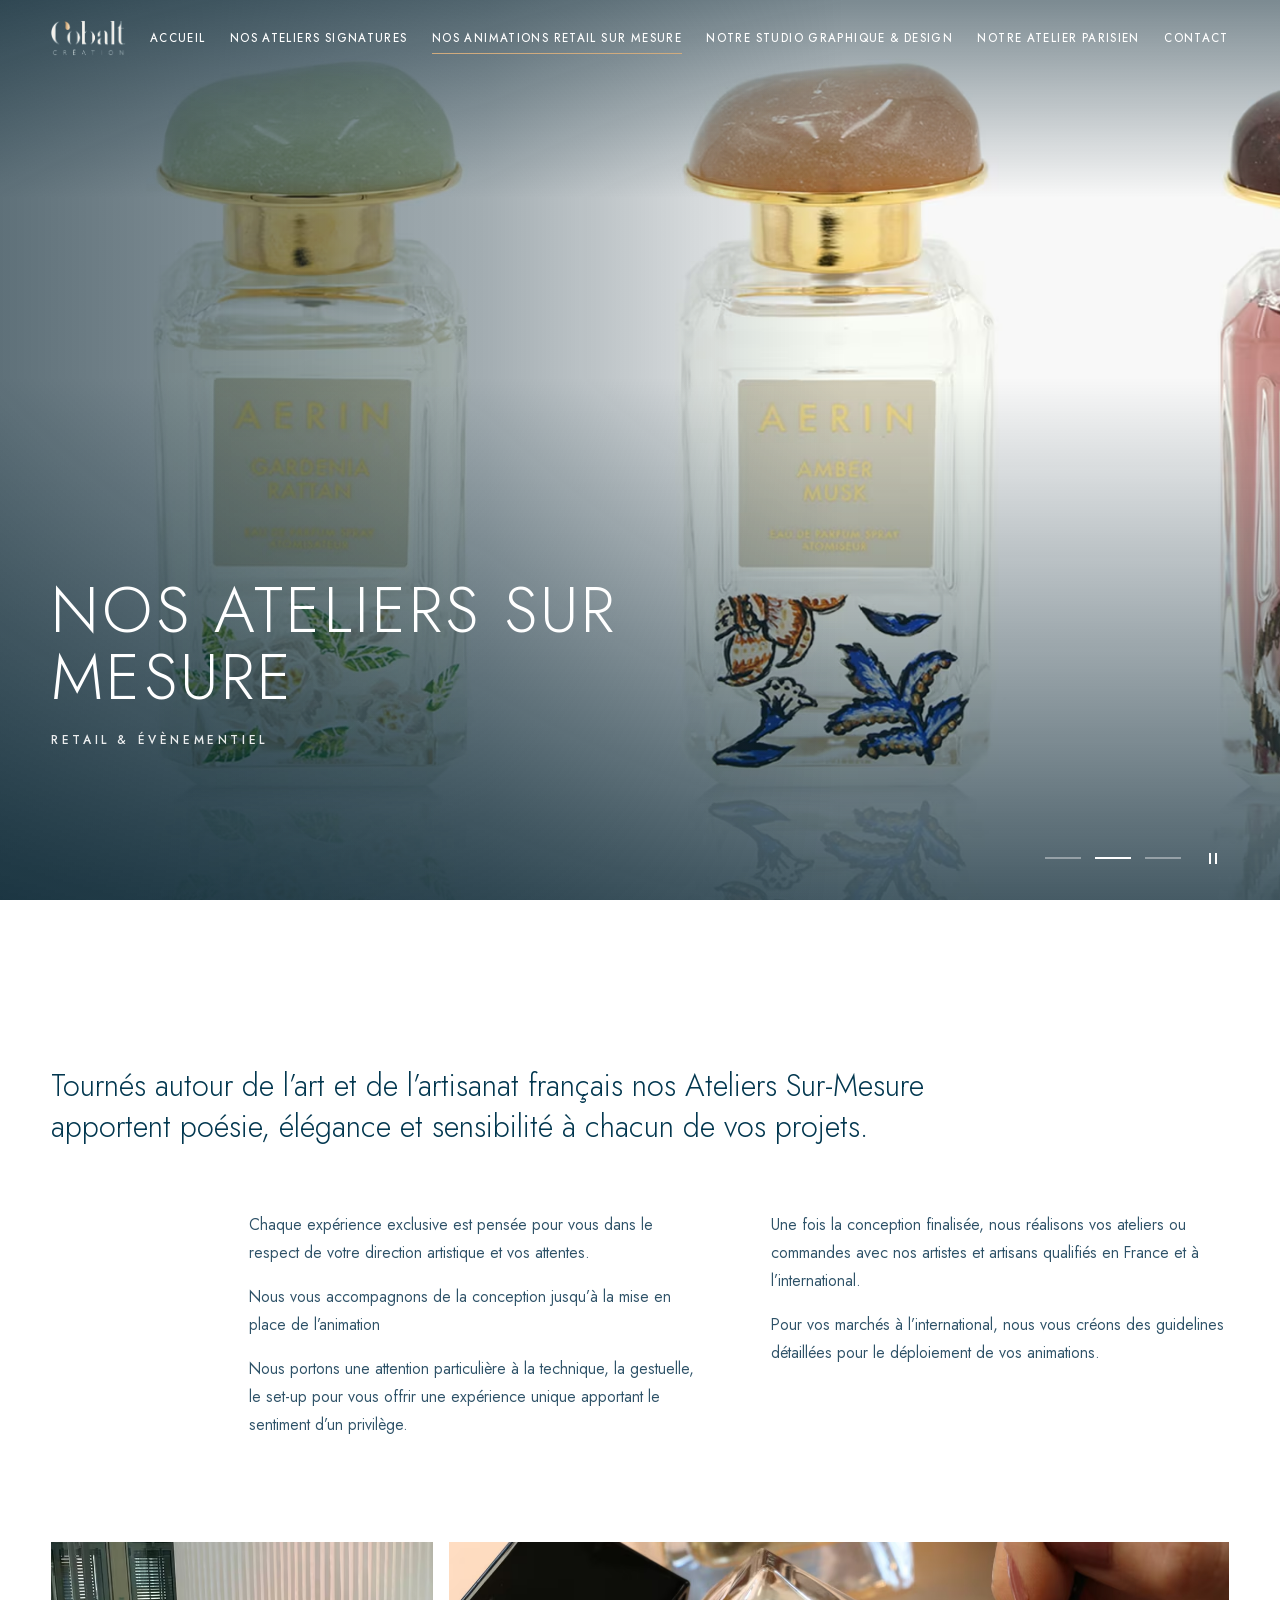
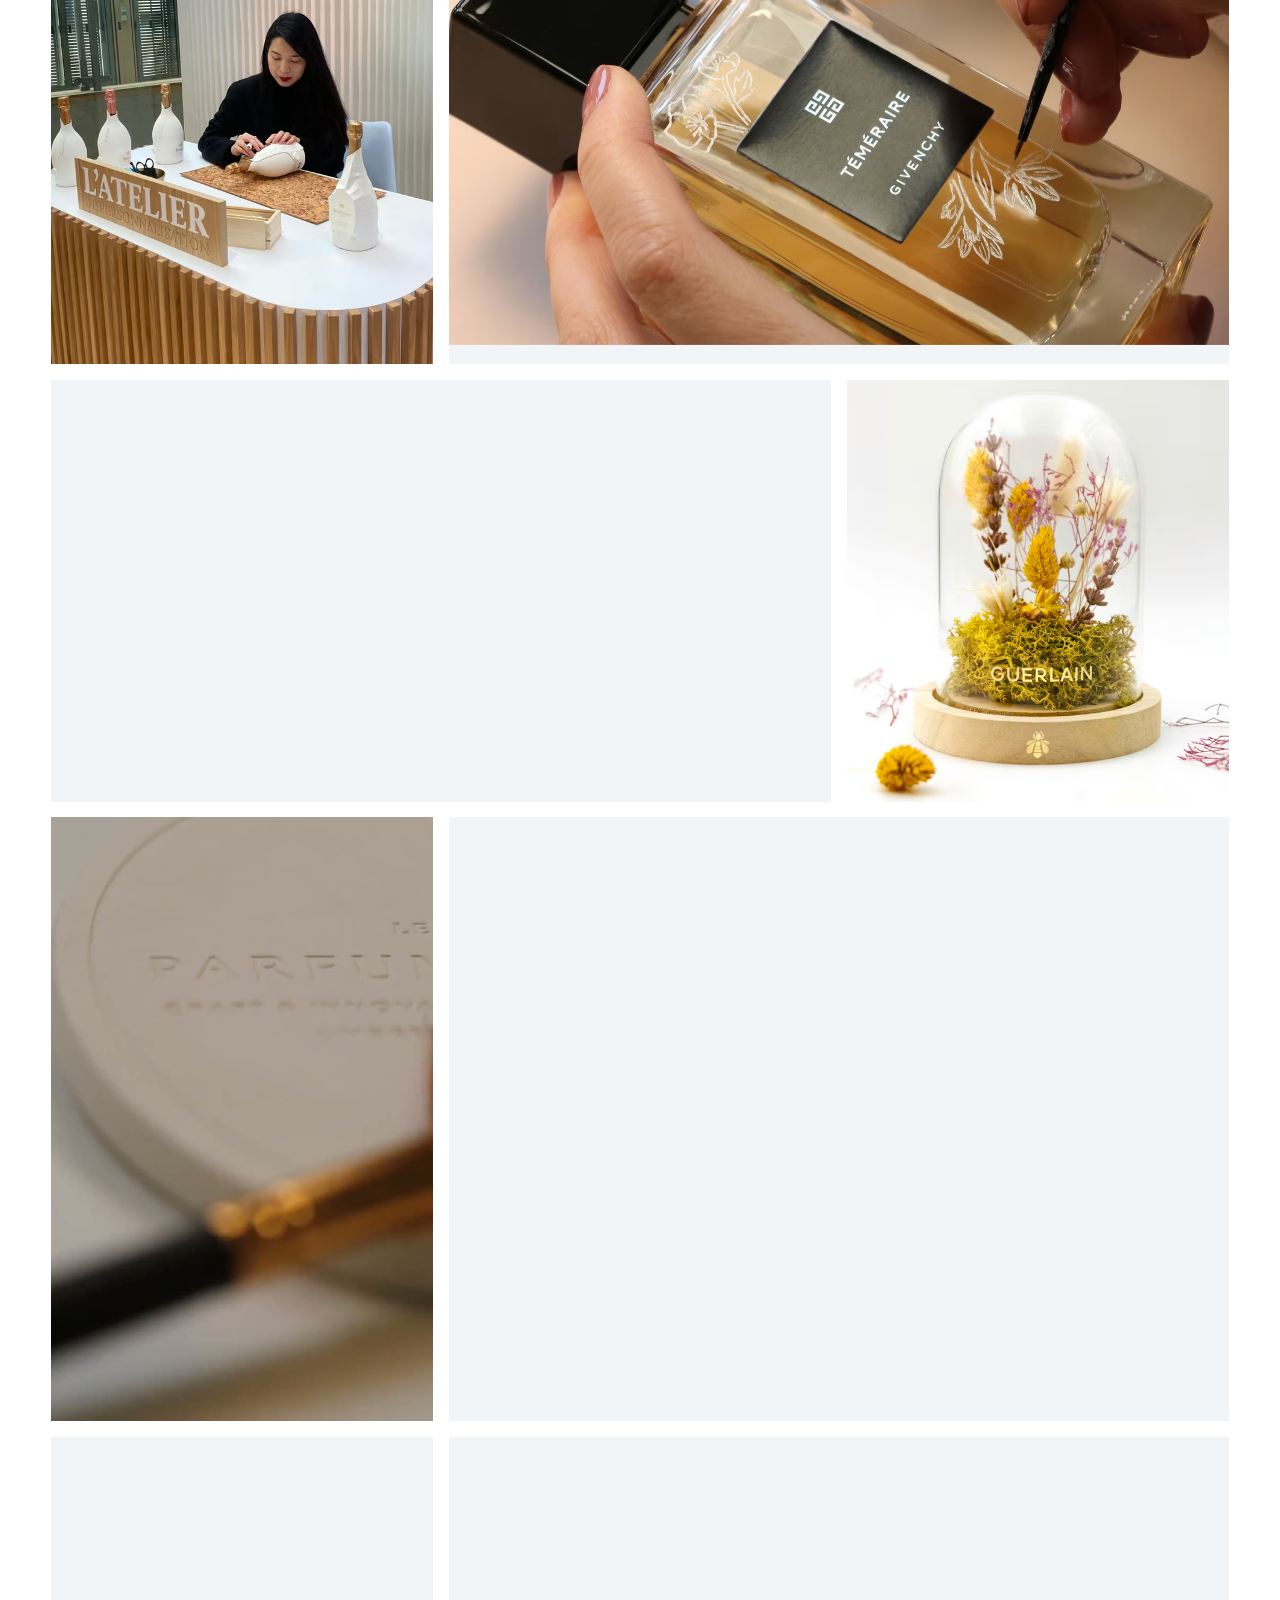
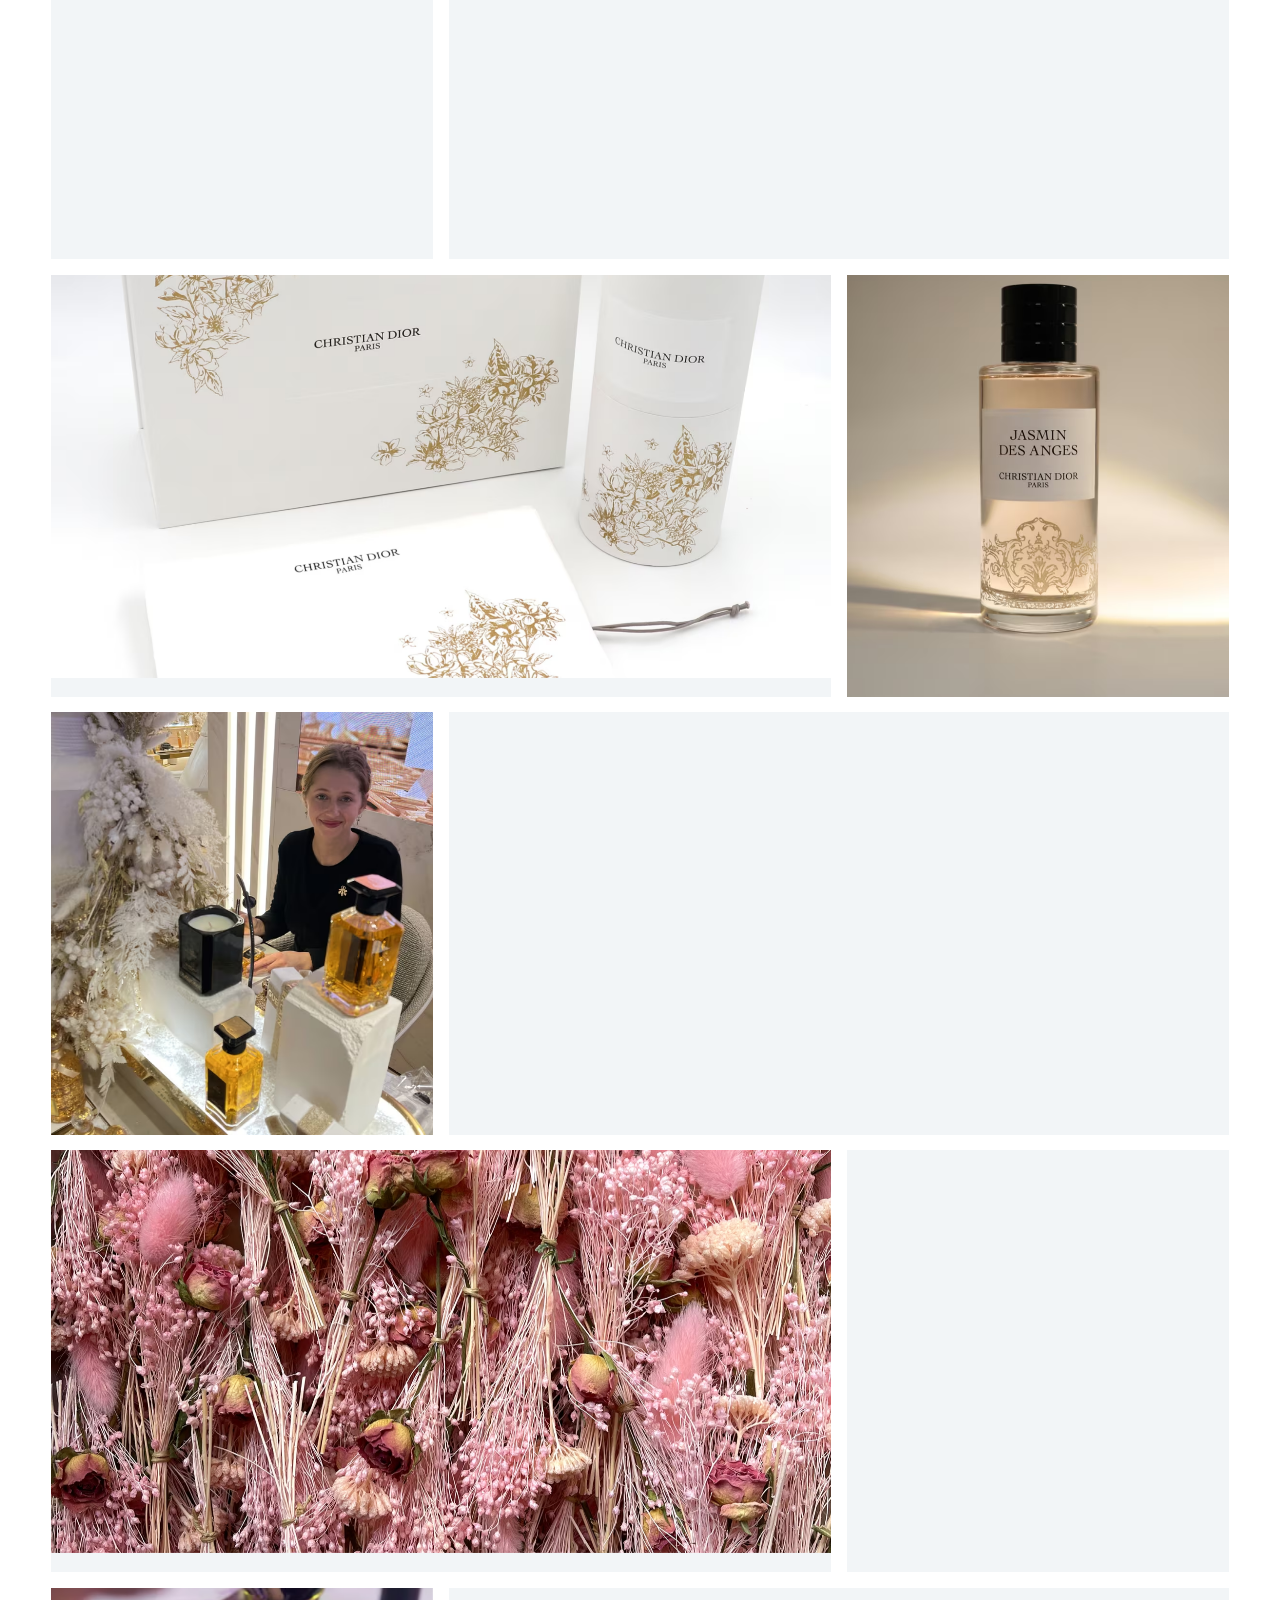
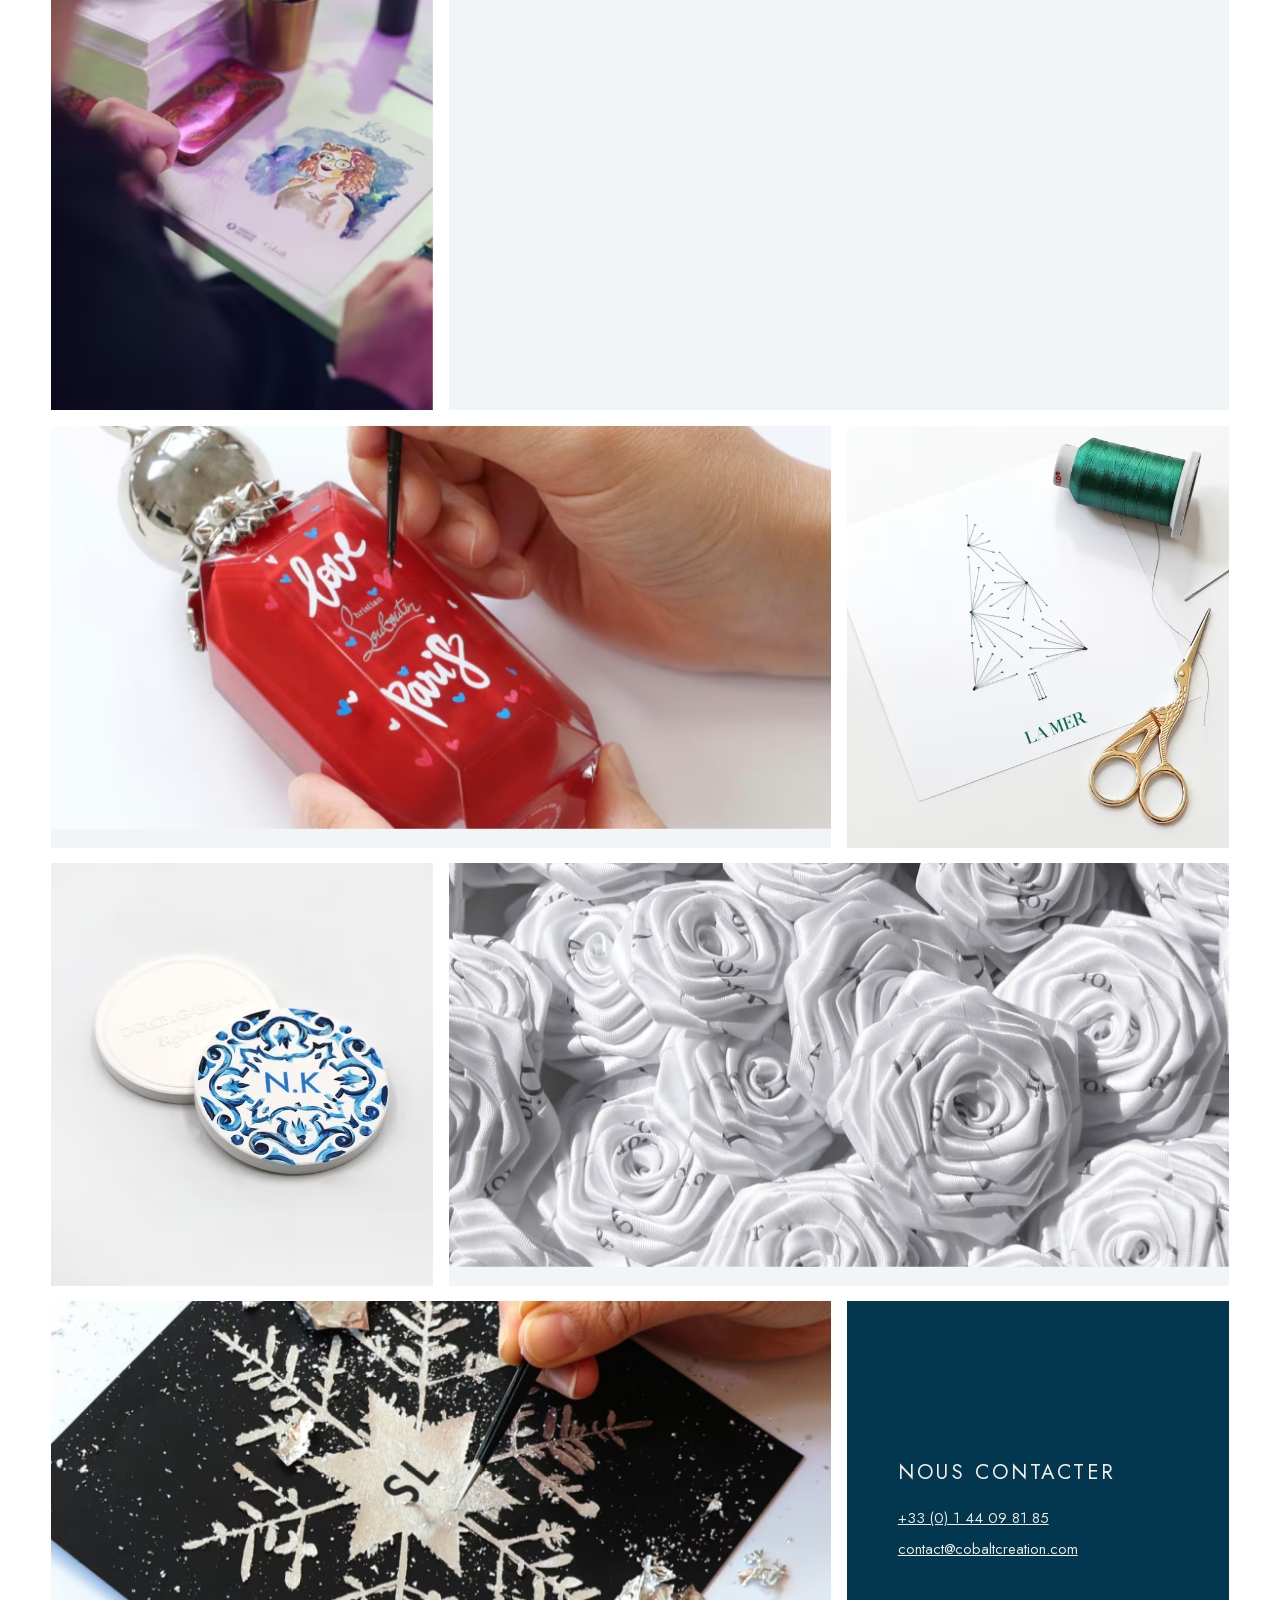
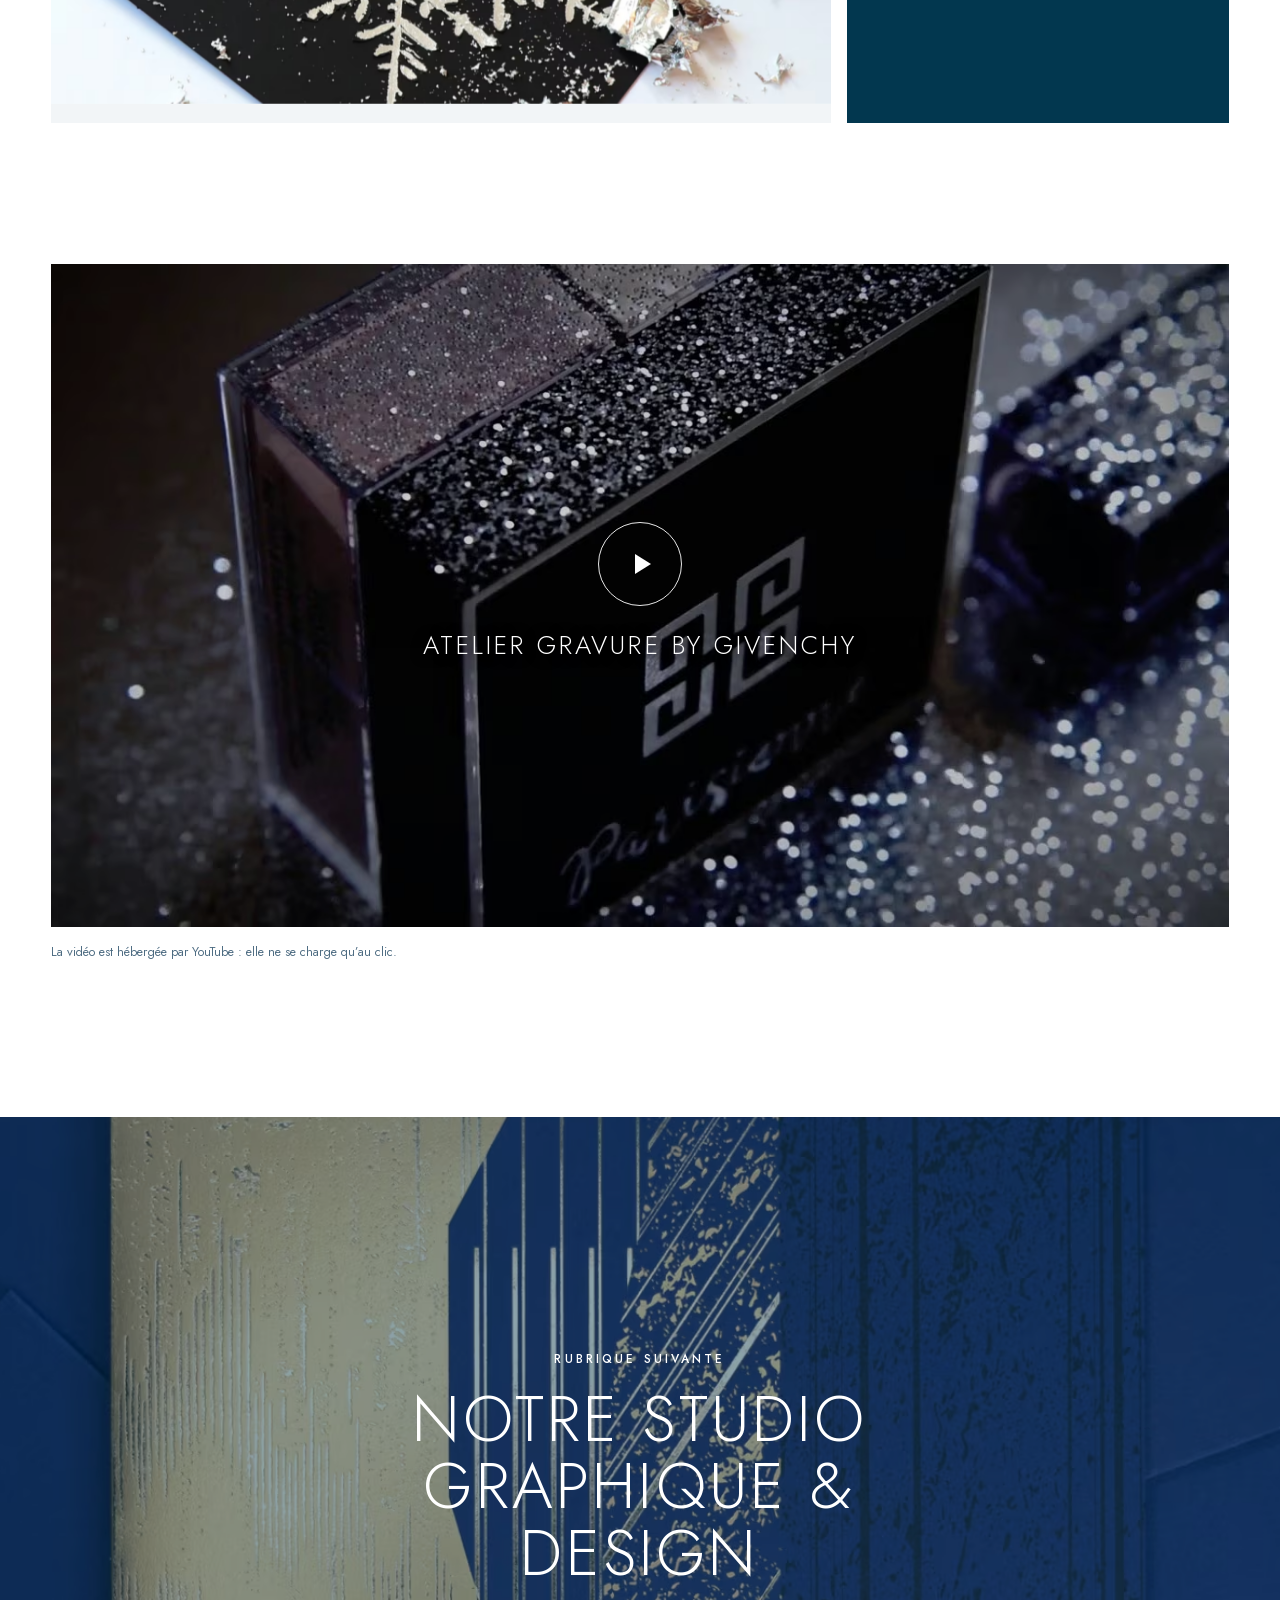
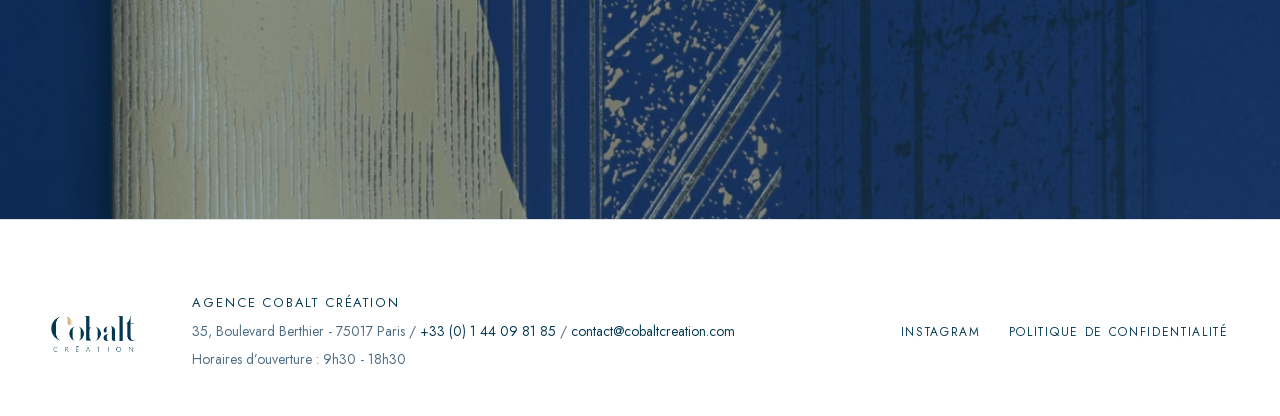
==== commit 79ffe4c7: "V2 : ouverture par le C de la maison, book feuilleté, accessibilité des titres Co-Authored-By: Claud" ====
--- a/ateliers-de-personnalisation/index.html
+++ b/ateliers-de-personnalisation/index.html
@@ -61,6 +61,7 @@
 <main id="contenu">
 <section class="hero" data-banner tabindex="0" aria-roledescription="carrousel" aria-label="Diaporama, défilement automatique toutes les 3 secondes">
   <div class="hero__slides" data-slides><div class="sl is-on" role="group" aria-roledescription="diapositive" aria-label="1 sur 3"><picture><source type="image/avif" srcset="../assets/media/572f520a8a4d-x1280.avif 1280w, ../assets/media/572f520a8a4d-x1920.avif 1920w, ../assets/media/572f520a8a4d-x2560.avif 2560w, ../assets/media/572f520a8a4d-x5036.avif 5036w" sizes="max(100vw, calc(100vh * 4.693))"><img class="sl__img" src="../assets/media/572f520a8a4d-x1280.jpg" srcset="../assets/media/572f520a8a4d-x1280.jpg 1280w, ../assets/media/572f520a8a4d-x1920.jpg 1920w, ../assets/media/572f520a8a4d-x2560.jpg 2560w, ../assets/media/572f520a8a4d-x5036.jpg 5036w" sizes="max(100vw, calc(100vh * 4.693))" width="1280" height="273" alt="" loading="eager" decoding="async" fetchpriority="high"></picture></div><div class="sl" role="group" aria-roledescription="diapositive" aria-label="2 sur 3"><picture><source type="image/avif" srcset="../assets/media/fc0048d91a96-x1280.avif 1280w, ../assets/media/fc0048d91a96-x1920.avif 1920w, ../assets/media/fc0048d91a96-x2560.avif 2560w, ../assets/media/fc0048d91a96-x5162.avif 5162w, ../assets/media/fc0048d91a96-x8447.avif 8447w" sizes="max(100vw, calc(100vh * 4.693))"><img class="sl__img" src="../assets/media/fc0048d91a96-x1280.jpg" srcset="../assets/media/fc0048d91a96-x1280.jpg 1280w, ../assets/media/fc0048d91a96-x1920.jpg 1920w, ../assets/media/fc0048d91a96-x2560.jpg 2560w, ../assets/media/fc0048d91a96-x5162.jpg 5162w, ../assets/media/fc0048d91a96-x8447.jpg 8447w" sizes="max(100vw, calc(100vh * 4.693))" width="1280" height="273" alt="" loading="eager" decoding="async"></picture></div><div class="sl" role="group" aria-roledescription="diapositive" aria-label="3 sur 3"><picture><source type="image/avif" srcset="../assets/media/04ea566d7594-x1280.avif 1280w, ../assets/media/04ea566d7594-x1650.avif 1650w, ../assets/media/04ea566d7594-x1920.avif 1920w, ../assets/media/04ea566d7594-x2560.avif 2560w, ../assets/media/04ea566d7594-x2700.avif 2700w" sizes="max(100vw, calc(100vh * 1.500))"><img class="sl__img" src="../assets/media/04ea566d7594-x1280.jpg" srcset="../assets/media/04ea566d7594-x1280.jpg 1280w, ../assets/media/04ea566d7594-x1650.jpg 1650w, ../assets/media/04ea566d7594-x1920.jpg 1920w, ../assets/media/04ea566d7594-x2560.jpg 2560w, ../assets/media/04ea566d7594-x2700.jpg 2700w" sizes="max(100vw, calc(100vh * 1.500))" width="1280" height="853" alt="" loading="lazy" decoding="async"></picture></div></div>
+  
   <div class="hero__shade" aria-hidden="true"></div>
   <div class="hero__content wrap" data-hero-content>
     <h1 class="hero__title hero__title--page"><span class="split">NOS ATELIERS SUR MESURE</span><span class="hero__kicker hero__kicker--after">RETAIL &amp; ÉVÈNEMENTIEL</span></h1>
--- a/assets/site.css
+++ b/assets/site.css
@@ -3,6 +3,7 @@
    Light theme locked to the brand: white ground, ink #02374F, champagne gold accents. */
 
 @font-face { font-family: "Jost"; src: url("fonts/jost.woff2") format("woff2"); font-weight: 300 500; font-style: normal; font-display: swap; }
+@font-face { font-family: "Jost"; src: url("fonts/jost-italic.woff2") format("woff2"); font-weight: 300 500; font-style: italic; font-display: swap; }
 
 @view-transition { navigation: auto; }
 
@@ -50,6 +51,8 @@
 /* ---------- split words (mask reveal) ---------- */
 .sw { display: inline-block; overflow: hidden; vertical-align: top; padding-bottom: .08em; margin-bottom: -.08em; }
 .sw__in { display: inline-block; }
+.sw__in.is-em, em { font-style: italic; font-weight: 300; }
+.hero__title .sw__in.is-em { color: #F2E6D3; }
 @media (prefers-reduced-motion: no-preference) {
   .js .split:not(.is-in) .sw__in { transform: translateY(105%); }
   .js .split .sw__in { transition: transform 1.1s var(--expo); transition-delay: calc(var(--w, 0) * 45ms); }
@@ -118,7 +121,8 @@
 .no-gsap .sl.is-on .sl__img { animation: kb 6s linear both; }
 @keyframes kb { from { transform: scale(1.08); } to { transform: scale(1); } }
 .hero__shade { position: absolute; inset: 0; pointer-events: none;
-  background: linear-gradient(180deg, rgba(1, 30, 44, .5) 0%, rgba(1, 30, 44, 0) 22%, rgba(1, 30, 44, 0) 42%, rgba(1, 30, 44, .72) 100%); }
+  background: linear-gradient(90deg, rgba(1, 30, 44, .62) 0%, rgba(1, 30, 44, .34) 38%, rgba(1, 30, 44, 0) 66%),
+    linear-gradient(180deg, rgba(1, 30, 44, .5) 0%, rgba(1, 30, 44, 0) 22%, rgba(1, 30, 44, 0) 42%, rgba(1, 30, 44, .72) 100%); }
 .hero__content { position: absolute; left: 0; right: 0; bottom: clamp(110px, 17vh, 180px); }
 .hero__kicker { display: block; font-size: 12px; font-weight: 500; letter-spacing: .26em; text-transform: uppercase; color: rgba(255, 255, 255, .9); margin-bottom: 24px; }
 .hero__kicker--after { margin: 22px 0 0; letter-spacing: .3em; }
@@ -459,3 +463,57 @@
 @keyframes vt-out { to { opacity: 0; transform: translateY(-1.5%); } }
 @keyframes vt-in { from { clip-path: inset(100% 0 0 0); } to { clip-path: inset(0); } }
 @media (prefers-reduced-motion: reduce) { ::view-transition-old(root), ::view-transition-new(root) { animation: none; } }
+
+/* ---------- opening: the house's C opens onto the first photograph ---------- */
+.is-opening .hero[data-intro] {
+  --mh: min(62vh, 106vw); --mw: calc(var(--mh) * 0.8667); --mx: calc(50vw - var(--mw) / 2); --my: calc(50vh - var(--mh) / 2);   /* first frame, before the script */
+  background: var(--paper);
+}
+.is-opening .hero[data-intro] .hero__slides {
+  -webkit-mask-image: url("media/c-mask.png"); mask-image: url("media/c-mask.png");
+  -webkit-mask-repeat: no-repeat; mask-repeat: no-repeat;
+  -webkit-mask-size: var(--mw) var(--mh); mask-size: var(--mw) var(--mh);
+  -webkit-mask-position: var(--mx) var(--my); mask-position: var(--mx) var(--my);
+}
+.hero__drop { position: absolute; inset: 0; pointer-events: none; display: none;
+  background: url("media/c-drop.png") no-repeat; background-size: var(--mw) var(--mh); background-position: var(--mx) var(--my); }
+.is-opening .hero[data-intro] .hero__drop { display: block; }
+.is-opening .hero[data-intro] .hero__shade, .is-opening .hero[data-intro] .hero__content, .is-opening .hero[data-intro] .hero__foot { visibility: hidden; }
+.is-opening .hd { opacity: 0; pointer-events: none; }
+.hd { transition: background-color .6s var(--ease), box-shadow .6s var(--ease), color .6s var(--ease), opacity .9s var(--ease); }
+
+/* ---------- the book, leafed through with the scroll ---------- */
+.fb { background: var(--ink); color: var(--cream); overflow: hidden; }
+.fb__pin { position: relative; min-height: 100vh; min-height: 100dvh; display: flex; flex-direction: column; justify-content: center; gap: clamp(20px, 3.4vh, 40px); padding-block: calc(var(--hd) + 8px) 28px; }
+.fb__head { display: flex; flex-wrap: wrap; align-items: center; justify-content: space-between; gap: 16px 32px; }
+.fb .h-sec { color: var(--cream); }
+.fb__chapter { margin: 0; font-size: 12px; font-weight: 500; letter-spacing: .22em; text-transform: uppercase; color: var(--gold); overflow: hidden; min-width: 18ch; text-align: center; }
+.fb__chapter span { display: inline-block; transition: transform .6s var(--expo), opacity .6s var(--ease); }
+.fb__chapter span.is-swap { transform: translateY(110%); opacity: 0; }
+.fb__dl { display: flex; flex-wrap: wrap; align-items: center; gap: 12px 20px; }
+.fb__dl .book__btn { white-space: nowrap; }
+.fb__dl .book__meta { margin: 0; }
+.fb__stage { display: grid; place-items: center; perspective: 2600px; }
+.fb__book { --pw: min(38vw, 64vh, 560px); position: relative; width: calc(var(--pw) * 2); height: var(--pw); transform-style: preserve-3d; will-change: transform; }
+.fb__book::after { content: ""; position: absolute; left: 50%; top: 0; bottom: 0; width: 60px; margin-left: -30px; z-index: 99; pointer-events: none;
+  background: linear-gradient(90deg, transparent, rgba(0, 0, 0, .14) 46%, rgba(0, 0, 0, .22) 50%, rgba(0, 0, 0, .1) 54%, transparent); opacity: var(--spine, 0); }
+.fb__leaf { position: absolute; left: 50%; top: 0; width: var(--pw); height: var(--pw); transform-origin: 0 50%; transform-style: preserve-3d; transform: rotateY(var(--r, 0deg)); }
+.fb__face { position: absolute; inset: 0; backface-visibility: hidden; -webkit-backface-visibility: hidden; overflow: hidden; background: #fff; box-shadow: 0 30px 60px -30px rgba(0, 0, 0, .55); }
+.fb__face img { width: 100%; height: 100%; object-fit: cover; }
+.fb__back { transform: rotateY(180deg); }
+.fb__sheen { position: absolute; inset: 0; pointer-events: none; opacity: var(--shade, 0); }
+.fb__front .fb__sheen { background: linear-gradient(90deg, rgba(0, 0, 0, .28), rgba(0, 0, 0, 0) 55%); }
+.fb__back .fb__sheen { background: linear-gradient(270deg, rgba(0, 0, 0, .28), rgba(0, 0, 0, 0) 55%); }
+.fb__strip { display: none; }
+@media (max-width: 900px), (prefers-reduced-motion: reduce) {
+  .fb__pin { min-height: 0; padding-block: clamp(72px, 12vw, 110px); }
+  .fb__stage, .fb__chapter { display: none; }
+  .fb__strip { display: flex; gap: 12px; margin: 0; padding: 0 var(--gut); list-style: none; overflow-x: auto; scroll-snap-type: x mandatory; scrollbar-width: none; }
+  .fb__strip::-webkit-scrollbar { display: none; }
+  .fb__strip li { flex: 0 0 78vw; max-width: 460px; scroll-snap-align: center; aspect-ratio: 1; background: #fff; }
+  .fb__strip img { width: 100%; height: 100%; object-fit: cover; }
+}
+.no-gsap .fb__stage, .no-gsap .fb__chapter { display: none; }
+.no-gsap .fb__strip { display: flex; gap: 12px; margin: 0; padding: 0 var(--gut); list-style: none; overflow-x: auto; scroll-snap-type: x mandatory; }
+.no-gsap .fb__strip li { flex: 0 0 min(78vw, 460px); aspect-ratio: 1; background: #fff; }
+.no-gsap .fb__strip img { width: 100%; height: 100%; object-fit: cover; }
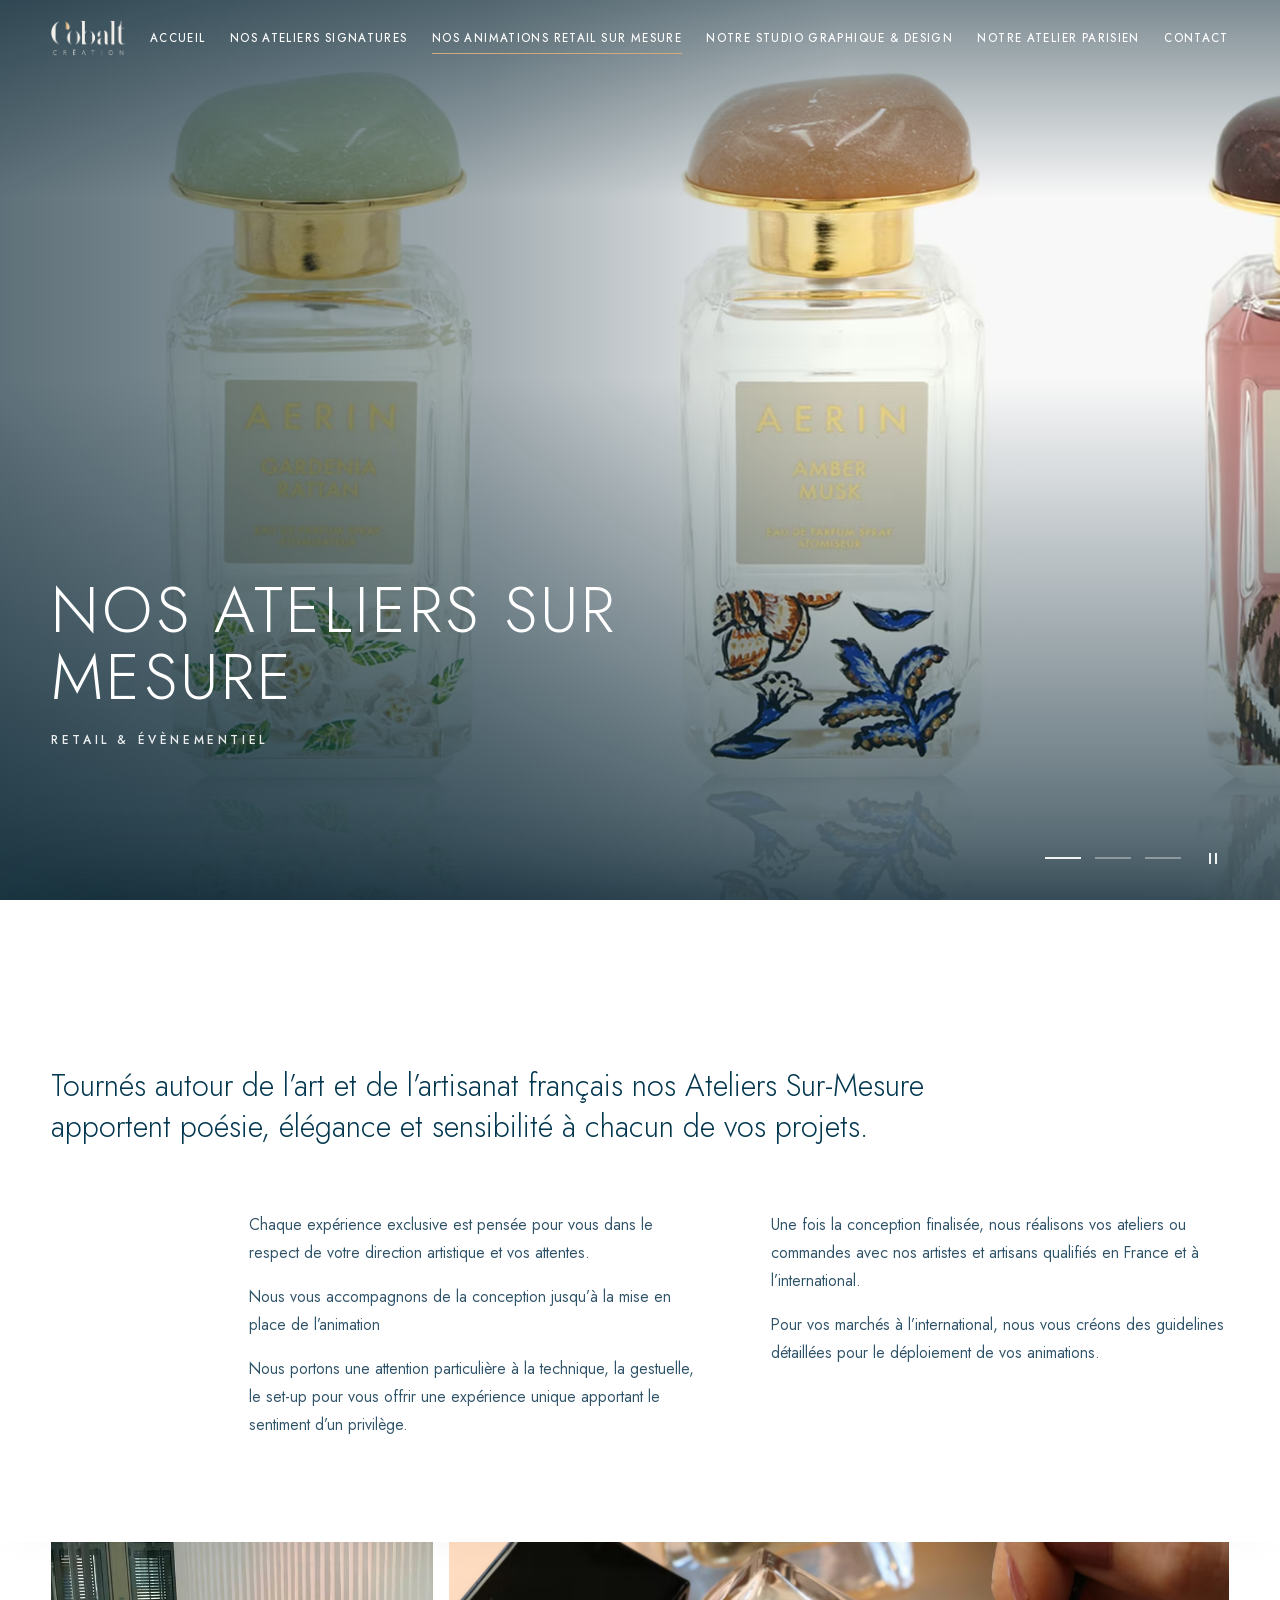
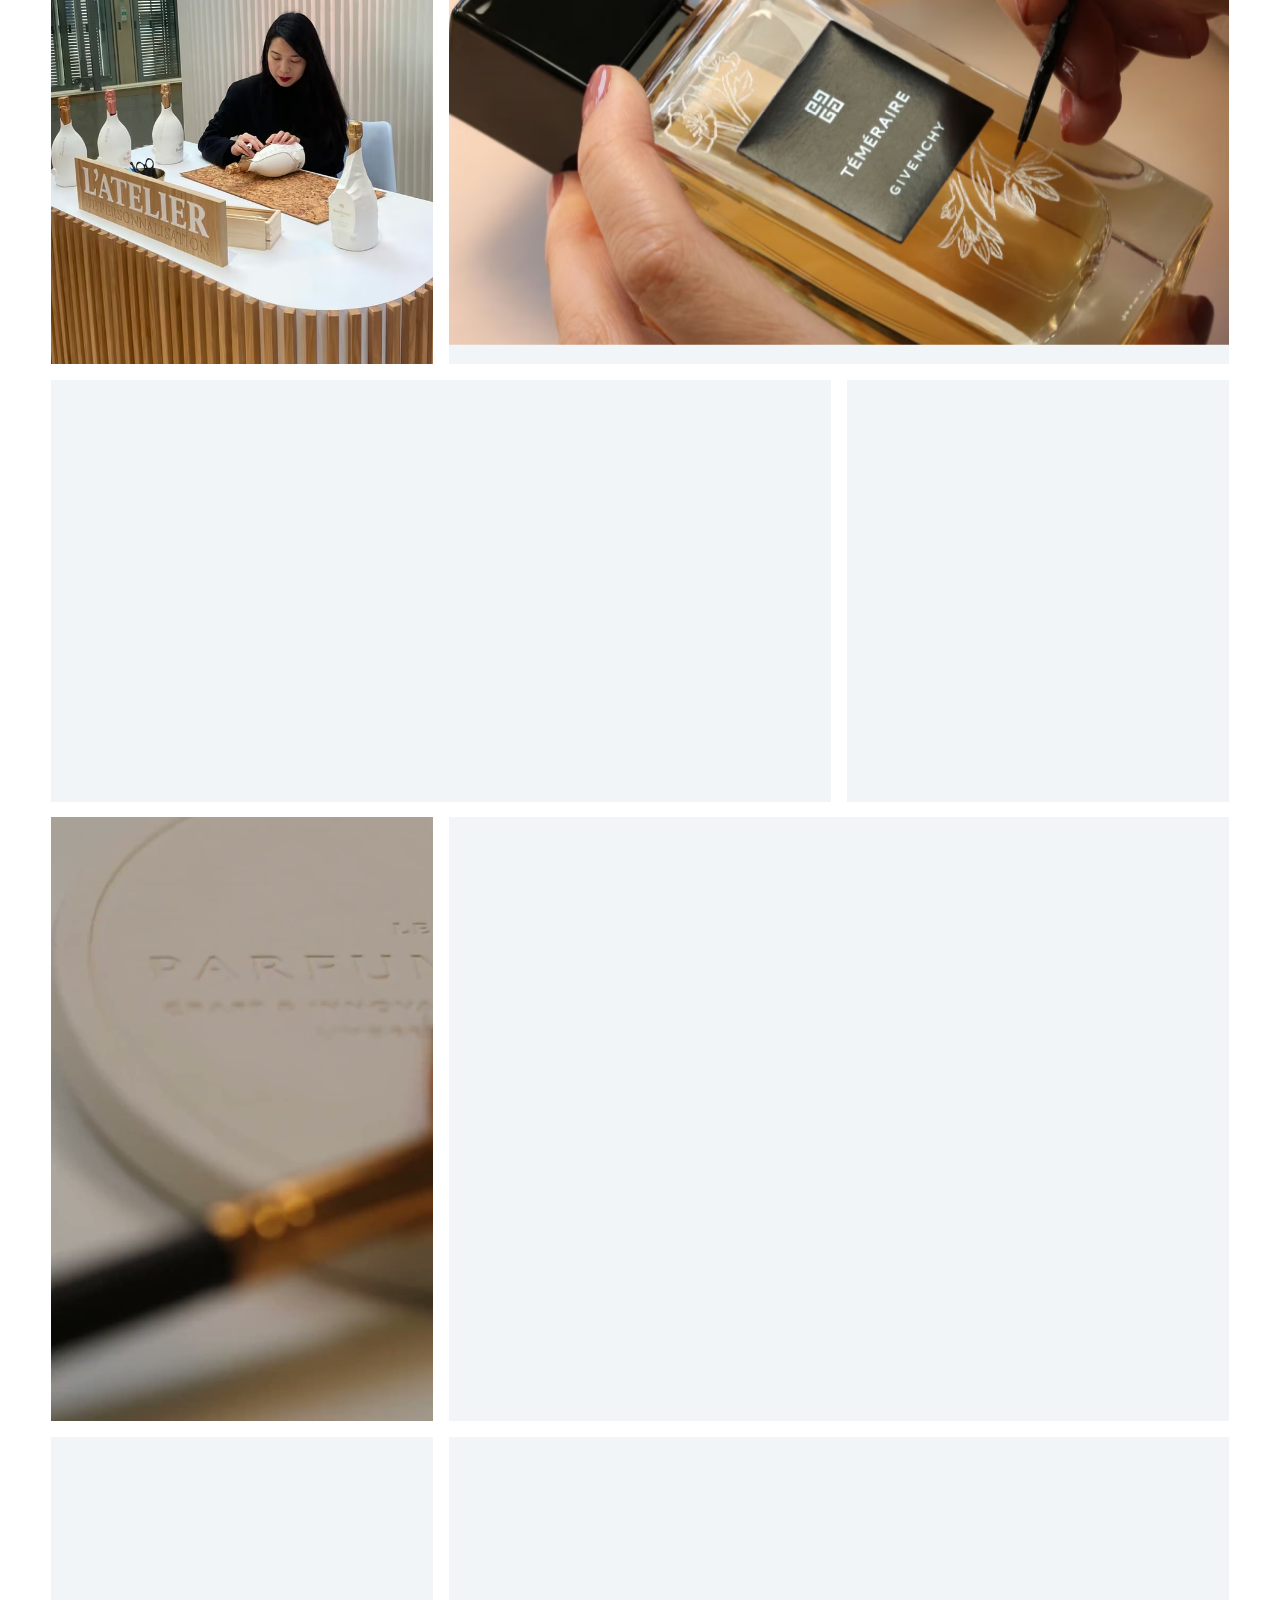
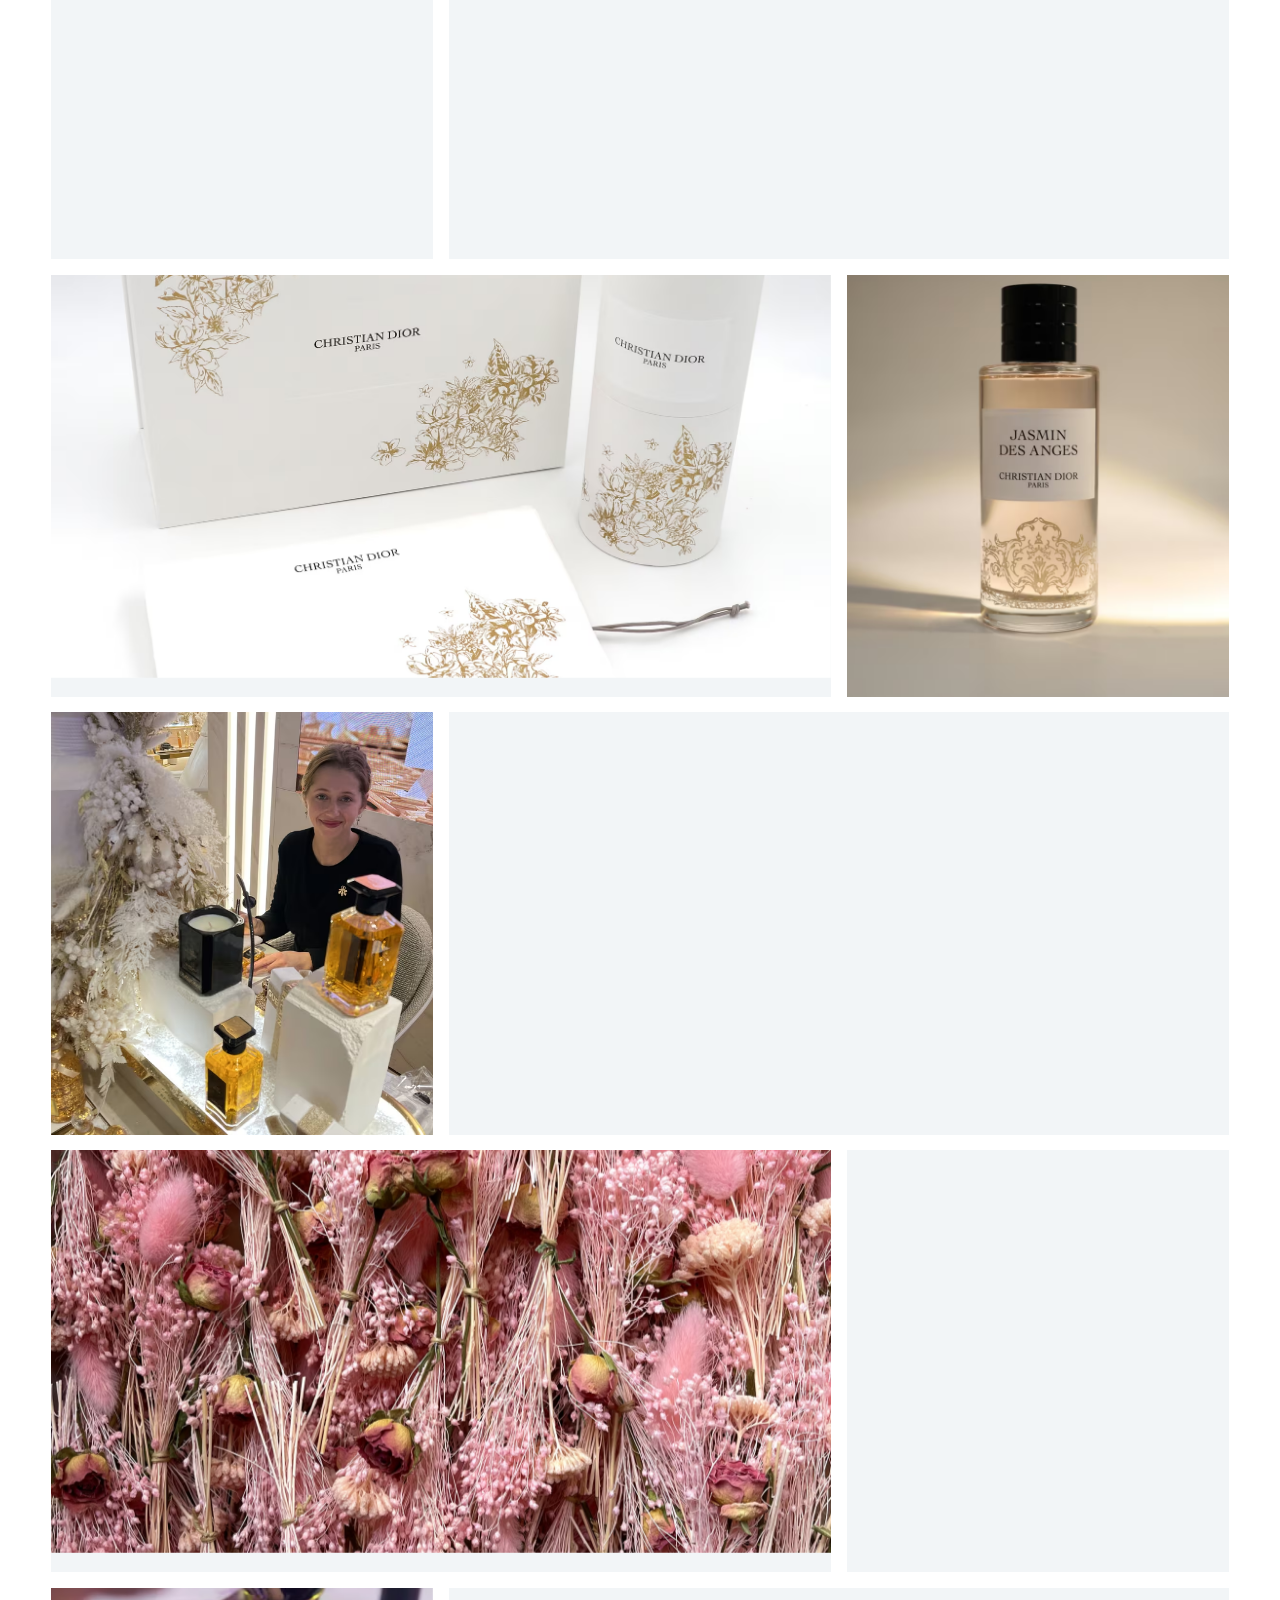
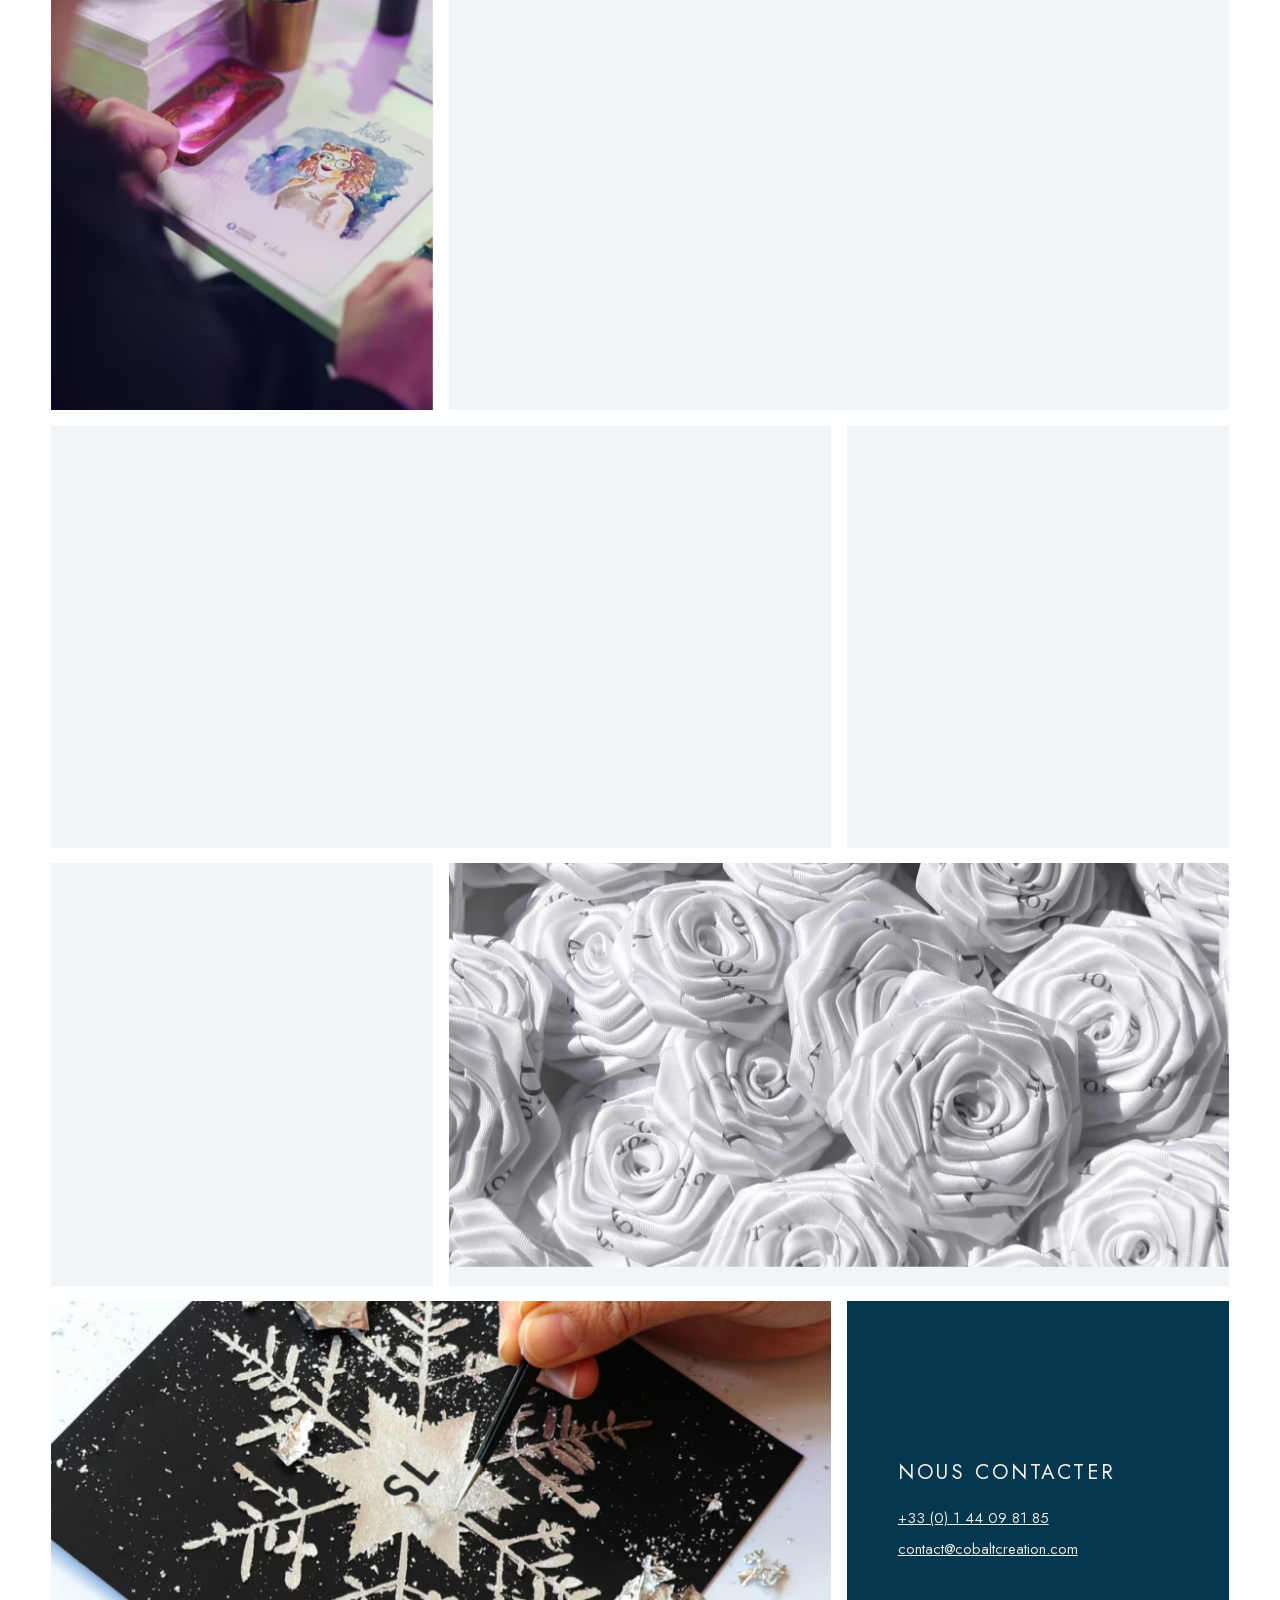
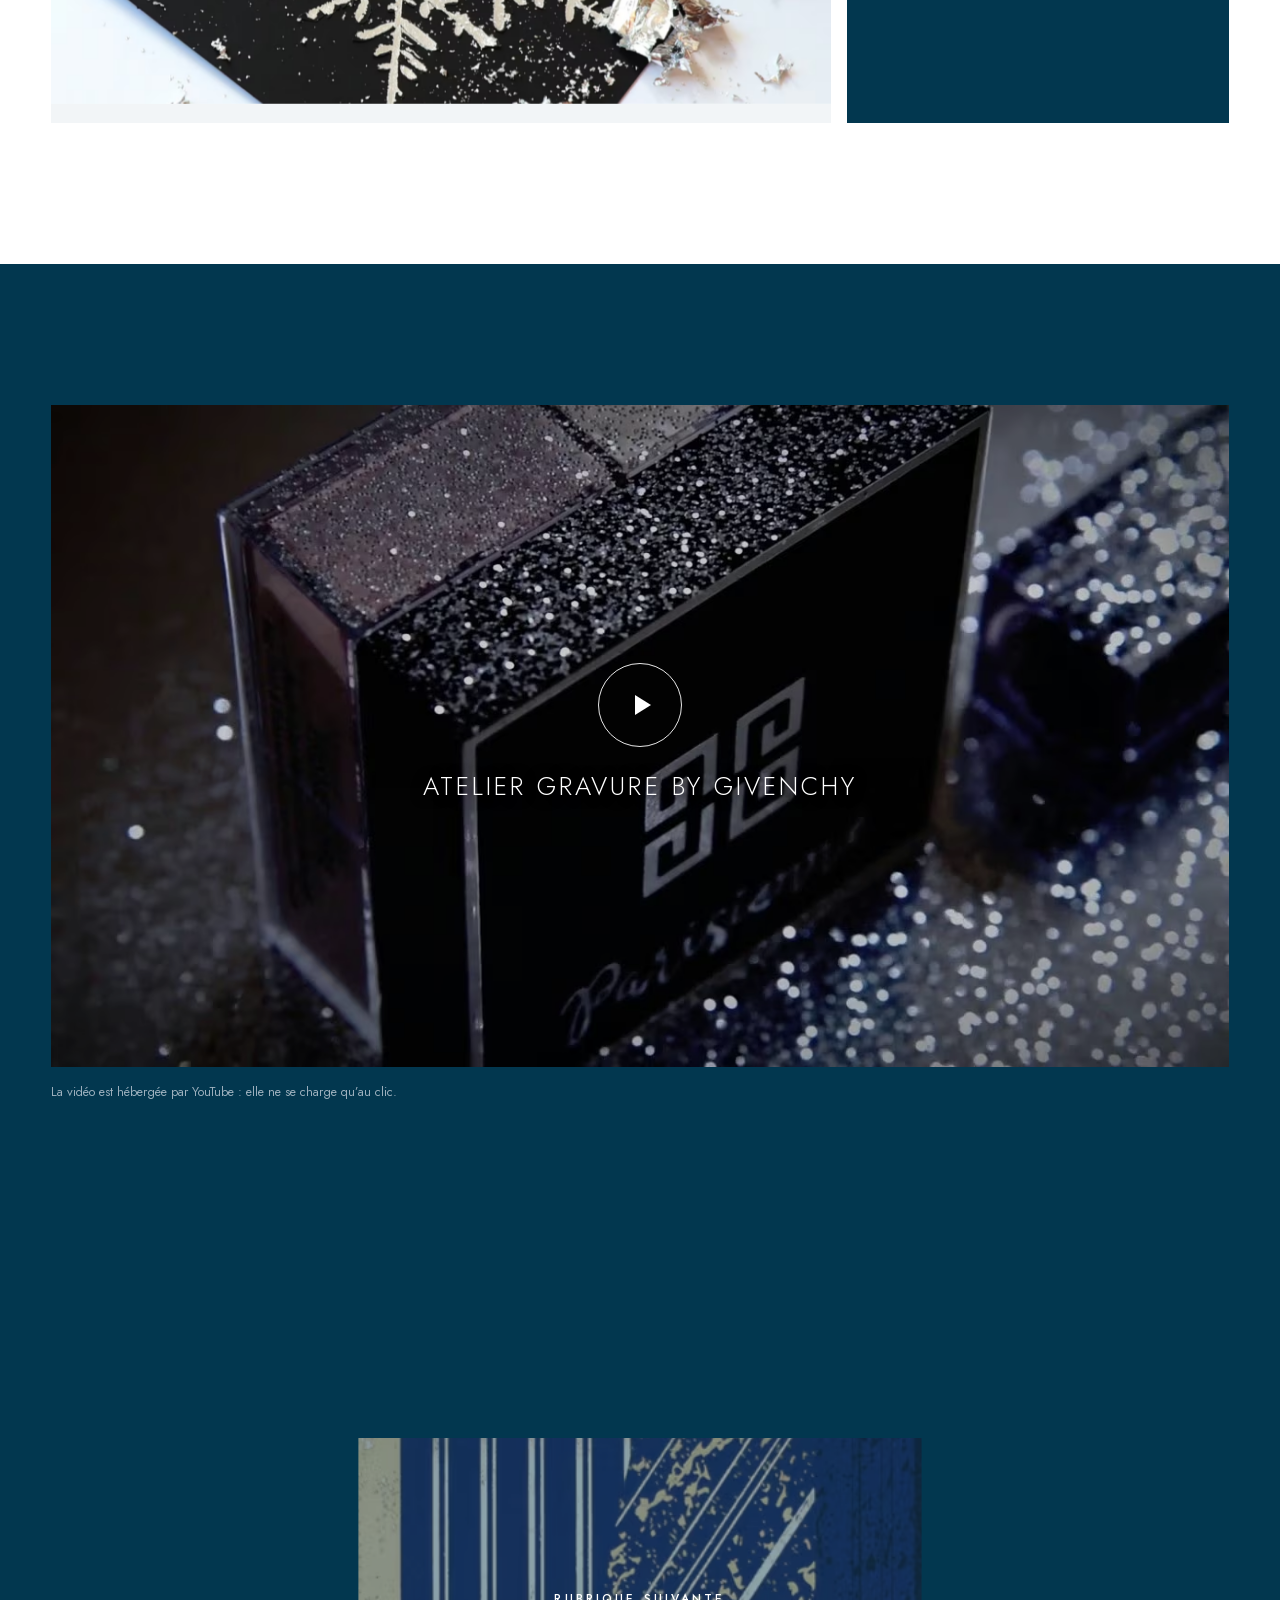
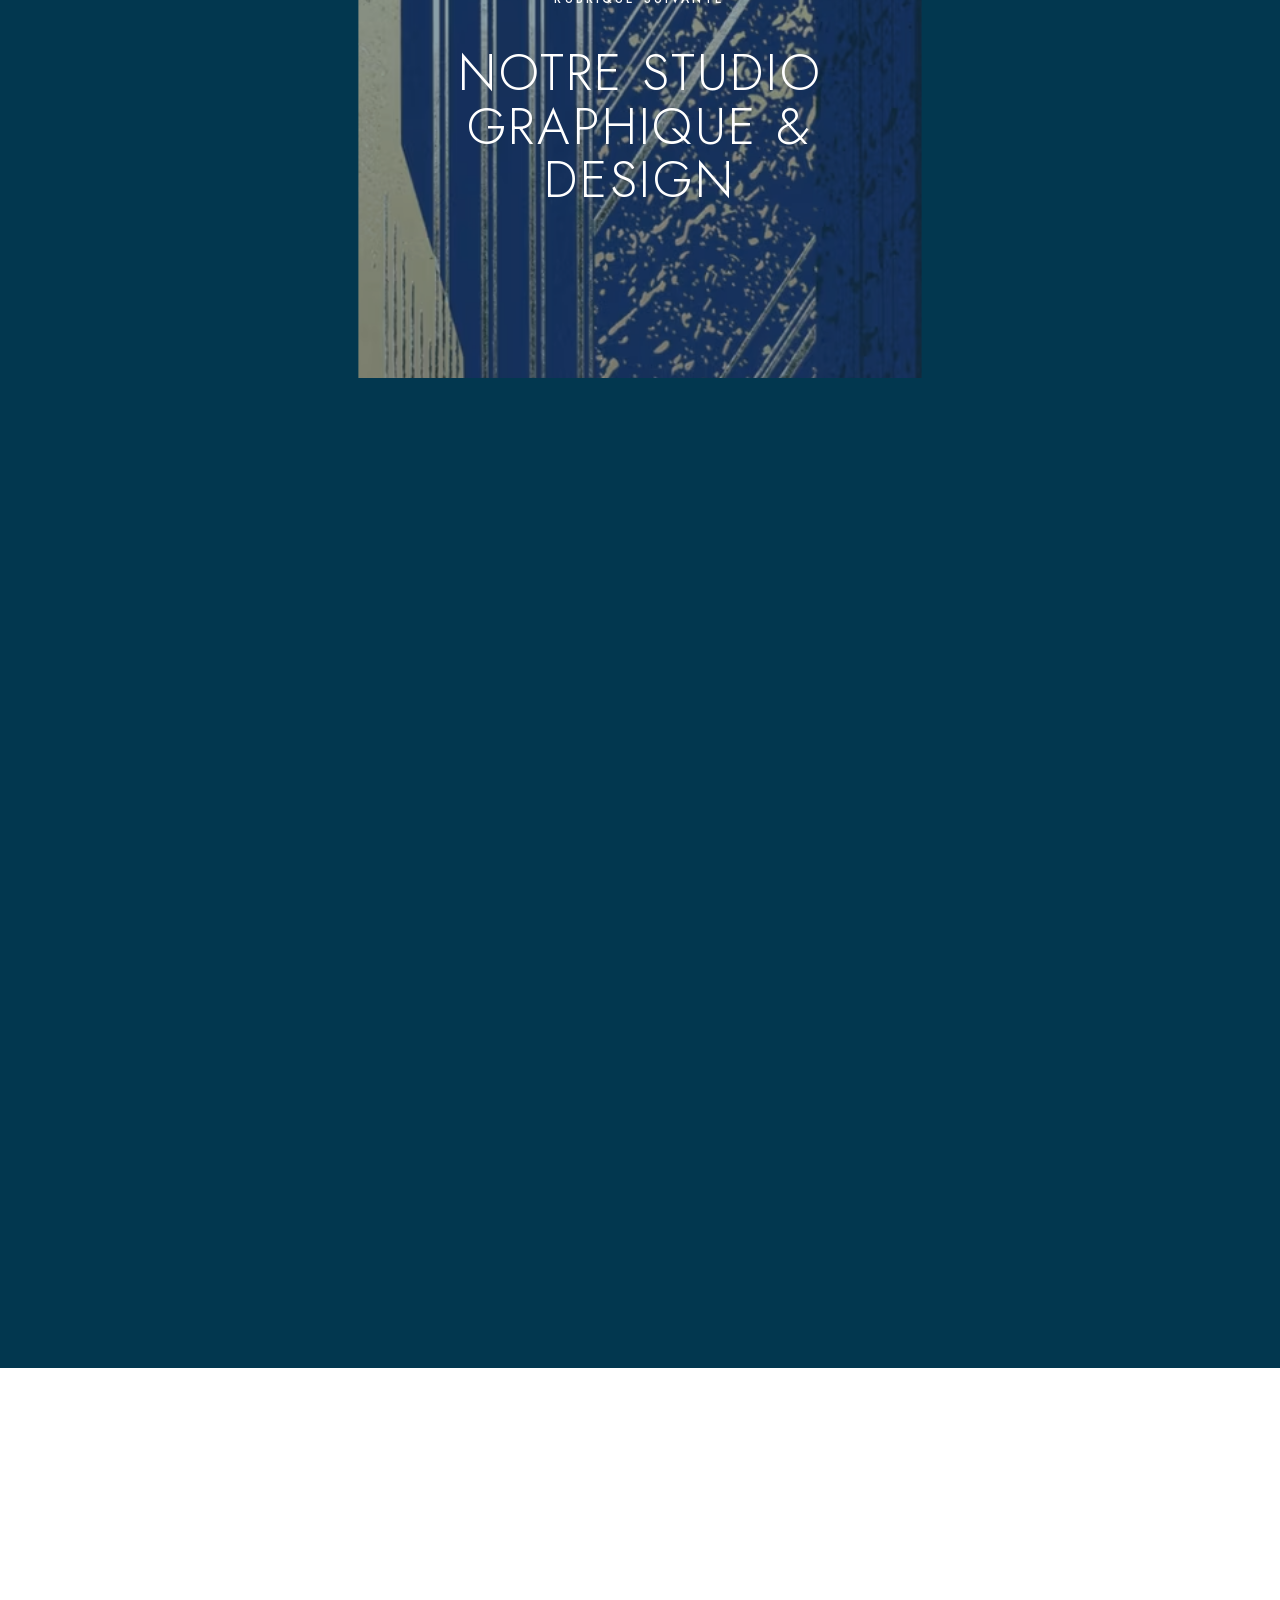
==== commit 77cf64f3: "V2 : chaque section devient une scène (rideau du héros, cadre qui s'ouvre, métiers plein écran, coul" ====
--- a/ateliers-de-personnalisation/index.html
+++ b/ateliers-de-personnalisation/index.html
@@ -24,6 +24,7 @@
 <script>document.documentElement.classList.add('js')</script>
 <script src="../assets/vendor/gsap.min.js" defer></script>
 <script src="../assets/vendor/ScrollTrigger.min.js" defer></script>
+<script src="../assets/vendor/lenis.min.js" defer></script>
 <script src="../assets/site.js" defer></script>
 </head>
 <body class="p-rubric">
@@ -45,7 +46,7 @@
   </nav>
   <button class="hd__menu" type="button" aria-expanded="false" aria-controls="menu"><span class="hd__burger" aria-hidden="true"></span><span data-menu-label>Menu</span></button>
 </header>
-<div class="menu" id="menu" data-menu>
+<div class="menu" id="menu" data-menu data-lenis-prevent>
   <ul>
 <li><a class="menu__link" href="../">Accueil</a></li>
 <li><a class="menu__link" href="../creation-d-objet-unique/">Nos ateliers signatures</a></li>
@@ -78,7 +79,7 @@
     <div class="intro__rest" data-reveal><p>Chaque expérience exclusive est pensée pour vous dans le respect de votre direction artistique et vos attentes.</p><p>Nous vous accompagnons de la conception jusqu’à la mise en place de l’animation</p><p>Nous portons une attention particulière à la technique, la gestuelle, le set-up pour vous offrir une expérience unique apportant le sentiment d’un privilège.</p><p>Une fois la conception finalisée, nous réalisons vos ateliers ou commandes avec nos artistes et artisans qualifiés en France et à l’international.</p><p>Pour vos marchés à l’international, nous vous créons des guidelines détaillées pour le déploiement de vos animations.</p></div>
   </div>
 </section>
-<section class="works" aria-label="Réalisations">
+<section class="works" aria-label="Réalisations" data-scene="paper">
   <div class="wrap">
     <div class="mosaic"><figure class="tile s1" id="piece-1" data-wipe><a class="tile__link" href="#piece-1" data-lb="1" data-item='{&quot;t&quot;: &quot;Ruinart&quot;, &quot;s&quot;: &quot;Carte Blanche 2023\nAtelier évènementiel - Dorure à chaud&quot;, &quot;d&quot;: &quot;Création et réalisation d’un atelier de personnalisation de dorure à chaud au Carreau du Temple.&quot;, &quot;jpg&quot;: &quot;../assets/media/0a2355af026d-1536.jpg&quot;, &quot;avif&quot;: &quot;../assets/media/0a2355af026d-1536.avif&quot;, &quot;alt&quot;: &quot;Ruinart, Carte Blanche 2023, Atelier évènementiel - Dorure à chaud&quot;}' aria-label="Agrandir : Ruinart, Carte Blanche 2023, Atelier évènementiel - Dorure à chaud"><picture><source type="image/avif" srcset="../assets/media/0a2355af026d-800.avif 800w, ../assets/media/0a2355af026d-1536.avif 1536w" sizes="(max-width: 767px) 92vw, 32vw"><img class="tile__img" src="../assets/media/0a2355af026d-800.jpg" srcset="../assets/media/0a2355af026d-800.jpg 800w, ../assets/media/0a2355af026d-1536.jpg 1536w" sizes="(max-width: 767px) 92vw, 32vw" width="800" height="800" alt="Ruinart, Carte Blanche 2023, Atelier évènementiel - Dorure à chaud" loading="lazy" decoding="async"></picture></a><figcaption class="tile__cap"><span class="tile__t">Ruinart</span><span class="tile__s">Carte Blanche 2023 · Atelier évènementiel - Dorure à chaud</span><span class="tile__d">Création et réalisation d’un atelier de personnalisation de dorure à chaud au Carreau du Temple.</span></figcaption></figure><figure class="tile s2" id="piece-2" data-wipe><a class="tile__link" href="#piece-2" data-lb="2" data-item='{&quot;t&quot;: &quot;Givenchy&quot;, &quot;s&quot;: &quot;La Collection Particulière\nAtelier retail - Gravure&quot;, &quot;d&quot;: &quot;Création d’illustrations sur-mesure, réalisées en gravure sur verre, pour La Collection Particulière à l’espace Pic Antin des Galeries Lafayette Haussmann&quot;, &quot;jpg&quot;: &quot;../assets/media/ed1e4c8ec7b2-1600.jpg&quot;, &quot;avif&quot;: &quot;../assets/media/ed1e4c8ec7b2-1600.avif&quot;, &quot;alt&quot;: &quot;Givenchy, La Collection Particulière, Atelier retail - Gravure&quot;}' aria-label="Agrandir : Givenchy, La Collection Particulière, Atelier retail - Gravure"><picture><source type="image/avif" srcset="../assets/media/ed1e4c8ec7b2-800.avif 800w, ../assets/media/ed1e4c8ec7b2-1600.avif 1600w" sizes="(max-width: 767px) 92vw, 64vw"><img class="tile__img" src="../assets/media/ed1e4c8ec7b2-800.jpg" srcset="../assets/media/ed1e4c8ec7b2-800.jpg 800w, ../assets/media/ed1e4c8ec7b2-1600.jpg 1600w" sizes="(max-width: 767px) 92vw, 64vw" width="800" height="800" alt="Givenchy, La Collection Particulière, Atelier retail - Gravure" loading="lazy" decoding="async"></picture></a><figcaption class="tile__cap"><span class="tile__t">Givenchy</span><span class="tile__s">La Collection Particulière · Atelier retail - Gravure</span><span class="tile__d">Création d’illustrations sur-mesure, réalisées en gravure sur verre, pour La Collection Particulière à l’espace Pic Antin des Galeries Lafayette Haussmann</span></figcaption></figure><figure class="tile s2" id="piece-3" data-wipe><a class="tile__link" href="#piece-3" data-lb="3" data-item='{&quot;t&quot;: &quot;Dior&quot;, &quot;s&quot;: &quot;Xmas Parties 2024\nConfection de Couronnes de Noël&quot;, &quot;d&quot;: &quot;Réalisation de couronnes de Noël en fleurs et végétaux séchés pour les Xmas Parties 2024 en France.&quot;, &quot;jpg&quot;: &quot;../assets/media/63471216a14a-1600.jpg&quot;, &quot;avif&quot;: &quot;../assets/media/63471216a14a-1600.avif&quot;, &quot;alt&quot;: &quot;Dior, Xmas Parties 2024, Confection de Couronnes de Noël&quot;}' aria-label="Agrandir : Dior, Xmas Parties 2024, Confection de Couronnes de Noël"><picture><source type="image/avif" srcset="../assets/media/63471216a14a-800.avif 800w, ../assets/media/63471216a14a-1600.avif 1600w" sizes="(max-width: 767px) 92vw, 64vw"><img class="tile__img" src="../assets/media/63471216a14a-800.jpg" srcset="../assets/media/63471216a14a-800.jpg 800w, ../assets/media/63471216a14a-1600.jpg 1600w" sizes="(max-width: 767px) 92vw, 64vw" width="800" height="1200" alt="Dior, Xmas Parties 2024, Confection de Couronnes de Noël" loading="lazy" decoding="async"></picture></a><figcaption class="tile__cap"><span class="tile__t">Dior</span><span class="tile__s">Xmas Parties 2024 · Confection de Couronnes de Noël</span><span class="tile__d">Réalisation de couronnes de Noël en fleurs et végétaux séchés pour les Xmas Parties 2024 en France.</span></figcaption></figure><figure class="tile s1" id="piece-4" data-wipe><a class="tile__link" href="#piece-4" data-lb="4" data-item='{&quot;t&quot;: &quot;Guerlain&quot;, &quot;s&quot;: &quot;Abeille Royale\nAtelier Participatif - Composition Florale&quot;, &quot;d&quot;: &quot;Création et mise en place d’un atelier participatif au siège de la Maison Guerlain pour la nouvelle crème riche Abeille Royale.&quot;, &quot;jpg&quot;: &quot;../assets/media/74d21afe5a7d-1600.jpg&quot;, &quot;avif&quot;: &quot;../assets/media/74d21afe5a7d-1600.avif&quot;, &quot;alt&quot;: &quot;Guerlain, Abeille Royale, Atelier Participatif - Composition Florale&quot;}' aria-label="Agrandir : Guerlain, Abeille Royale, Atelier Participatif - Composition Florale"><picture><source type="image/avif" srcset="../assets/media/74d21afe5a7d-800.avif 800w, ../assets/media/74d21afe5a7d-1600.avif 1600w" sizes="(max-width: 767px) 92vw, 32vw"><img class="tile__img" src="../assets/media/74d21afe5a7d-800.jpg" srcset="../assets/media/74d21afe5a7d-800.jpg 800w, ../assets/media/74d21afe5a7d-1600.jpg 1600w" sizes="(max-width: 767px) 92vw, 32vw" width="800" height="800" alt="Guerlain, Abeille Royale, Atelier Participatif - Composition Florale" loading="lazy" decoding="async"></picture></a><figcaption class="tile__cap"><span class="tile__t">Guerlain</span><span class="tile__s">Abeille Royale · Atelier Participatif - Composition Florale</span><span class="tile__d">Création et mise en place d’un atelier participatif au siège de la Maison Guerlain pour la nouvelle crème riche Abeille Royale.</span></figcaption></figure></div><div class="mosaic mosaic--tall"><figure class="tile s1 tile--video" data-wipe><video data-autoplay muted loop playsinline preload="none" poster="../assets/media/atelier-video-poster.jpg" aria-label="Film d’atelier : gaufrage à la main"><source src="../assets/media/atelier-video-720.mp4" type="video/mp4"></video><button class="tile__play" type="button">Lire le film</button></figure><figure class="tile s2" id="piece-5" data-wipe><a class="tile__link" href="#piece-5" data-lb="5" data-item='{&quot;t&quot;: &quot;Yves Saint Laurent Beauté Libre Atelier&quot;, &quot;s&quot;: &quot;Atelier retail international - Feuille d’or&quot;, &quot;d&quot;: &quot;Création et développement d’un atelier de personnalisation en feuille d’or. Réalisation de guidelines à destination des marchés à l’international.&quot;, &quot;jpg&quot;: &quot;../assets/media/7a570846d817-1080.jpg&quot;, &quot;avif&quot;: &quot;../assets/media/7a570846d817-1080.avif&quot;, &quot;alt&quot;: &quot;Yves Saint Laurent Beauté Libre Atelier, Atelier retail international - Feuille d’or&quot;}' aria-label="Agrandir : Yves Saint Laurent Beauté Libre Atelier, Atelier retail international - Feuille d’or"><picture><source type="image/avif" srcset="../assets/media/7a570846d817-800.avif 800w, ../assets/media/7a570846d817-1080.avif 1080w" sizes="(max-width: 767px) 92vw, 64vw"><img class="tile__img" src="../assets/media/7a570846d817-800.jpg" srcset="../assets/media/7a570846d817-800.jpg 800w, ../assets/media/7a570846d817-1080.jpg 1080w" sizes="(max-width: 767px) 92vw, 64vw" width="800" height="904" alt="Yves Saint Laurent Beauté Libre Atelier, Atelier retail international - Feuille d’or" loading="lazy" decoding="async"></picture></a><figcaption class="tile__cap"><span class="tile__t">Yves Saint Laurent Beauté Libre Atelier</span><span class="tile__s">Atelier retail international - Feuille d’or</span><span class="tile__d">Création et développement d’un atelier de personnalisation en feuille d’or. Réalisation de guidelines à destination des marchés à l’international.</span></figcaption></figure></div><div class="mosaic"><figure class="tile s1" id="piece-6" data-wipe><a class="tile__link" href="#piece-6" data-lb="6" data-item='{&quot;t&quot;: &quot;Guerlain&quot;, &quot;s&quot;: &quot;Xmas 2024\nAtelier retail international - Strass &amp; Calligraphie&quot;, &quot;d&quot;: &quot;Création et déploiement d’un atelier strass et calligraphie sur des ornements de Noël mettant en avant la collaboration entre la Maison Guerlain et l’artiste Shourouk.\n\nRéalisation des ateliers retail sur le marché France et création de guidelines à destination des marchés à l’international.&quot;, &quot;jpg&quot;: &quot;../assets/media/6cf80f2f42c2-1600.jpg&quot;, &quot;avif&quot;: &quot;../assets/media/6cf80f2f42c2-1600.avif&quot;, &quot;alt&quot;: &quot;Guerlain, Xmas 2024, Atelier retail international - Strass &amp; Calligraphie&quot;}' aria-label="Agrandir : Guerlain, Xmas 2024, Atelier retail international - Strass &amp; Calligraphie"><picture><source type="image/avif" srcset="../assets/media/6cf80f2f42c2-800.avif 800w, ../assets/media/6cf80f2f42c2-1600.avif 1600w" sizes="(max-width: 767px) 92vw, 32vw"><img class="tile__img" src="../assets/media/6cf80f2f42c2-800.jpg" srcset="../assets/media/6cf80f2f42c2-800.jpg 800w, ../assets/media/6cf80f2f42c2-1600.jpg 1600w" sizes="(max-width: 767px) 92vw, 32vw" width="800" height="800" alt="Guerlain, Xmas 2024, Atelier retail international - Strass &amp; Calligraphie" loading="lazy" decoding="async"></picture></a><figcaption class="tile__cap"><span class="tile__t">Guerlain</span><span class="tile__s">Xmas 2024 · Atelier retail international - Strass &amp; Calligraphie</span><span class="tile__d">Création et déploiement d’un atelier strass et calligraphie sur des ornements de Noël mettant en avant la collaboration entre la Maison Guerlain et l’artiste Shourouk.
 
@@ -105,7 +106,7 @@
 Réalisation des ateliers retail sur le marché France et création de guidelines à destination des marchés à l’international.</span></figcaption></figure><div class="tile tile--cta s1" data-wipe><h2 class="t-up">Nous contacter</h2><p><a href="tel:+33144098185">+33 (0) 1 44 09 81 85</a></p><p><a href="mailto:contact@cobaltcreation.com">contact@cobaltcreation.com</a></p></div></div>
   </div>
 </section>
-<section class="film" aria-labelledby="film-t">
+<section class="film" aria-labelledby="film-t" data-scene="ink">
   <div class="wrap">
     <div class="film__frame" data-film="PG_bCMPUA3M" data-title="Atelier Gravure by Givenchy">
       <button class="film__btn" type="button" aria-describedby="film-n"><picture><source type="image/avif" srcset="../assets/media/givenchy-film-1280.avif"><img src="../assets/media/givenchy-film-1280.jpg" width="1280" height="720" alt="" loading="lazy" decoding="async"></picture>
@@ -114,15 +115,23 @@
     <p class="film__note" id="film-n">La vidéo est hébergée par YouTube : elle ne se charge qu’au clic.</p>
   </div>
 </section>
-<a class="next" href="../design-graphique-design-papier/">
-  <span class="next__media" aria-hidden="true"><picture><source type="image/avif" srcset="../assets/media/56d6a37866f5-x733.avif 733w, ../assets/media/56d6a37866f5-x1200.avif 1200w, ../assets/media/56d6a37866f5-x1280.avif 1280w, ../assets/media/56d6a37866f5-x1920.avif 1920w, ../assets/media/56d6a37866f5-x1980.avif 1980w" sizes="max(100vw, calc(78vh * 0.666))"><img class="next__img" src="../assets/media/56d6a37866f5-x733.jpg" srcset="../assets/media/56d6a37866f5-x733.jpg 733w, ../assets/media/56d6a37866f5-x1200.jpg 1200w, ../assets/media/56d6a37866f5-x1280.jpg 1280w, ../assets/media/56d6a37866f5-x1920.jpg 1920w, ../assets/media/56d6a37866f5-x1980.jpg 1980w" sizes="max(100vw, calc(78vh * 0.666))" width="733" height="1100" alt="" loading="lazy" decoding="async"></picture></span>
-  <span class="next__k">Rubrique suivante</span>
-  <span class="next__t">Notre studio graphique &amp; design</span>
-</a>
+<div class="nx" data-nx data-scene="ink">
+  <a class="next" href="../design-graphique-design-papier/">
+    <span class="next__media" aria-hidden="true" data-nx-media><picture><source type="image/avif" srcset="../assets/media/56d6a37866f5-x733.avif 733w, ../assets/media/56d6a37866f5-x1200.avif 1200w, ../assets/media/56d6a37866f5-x1280.avif 1280w, ../assets/media/56d6a37866f5-x1920.avif 1920w, ../assets/media/56d6a37866f5-x1980.avif 1980w" sizes="max(100vw, calc(100vh * 0.666))"><img class="next__img" src="../assets/media/56d6a37866f5-x733.jpg" srcset="../assets/media/56d6a37866f5-x733.jpg 733w, ../assets/media/56d6a37866f5-x1200.jpg 1200w, ../assets/media/56d6a37866f5-x1280.jpg 1280w, ../assets/media/56d6a37866f5-x1920.jpg 1920w, ../assets/media/56d6a37866f5-x1980.jpg 1980w" sizes="max(100vw, calc(100vh * 0.666))" width="733" height="1100" alt="" loading="lazy" decoding="async"></picture></span>
+    <span class="next__k">Rubrique suivante</span>
+    <span class="next__t">Notre studio graphique &amp; design</span>
+  </a>
+</div>
 </main>
-<footer class="ft">
+<div class="end" data-end>
+<section class="callout" aria-labelledby="callout-t">
+  <div class="wrap" data-end-in>
+    <a class="callout__big" href="../contact-feedback/" id="callout-t"><span class="split">Nous contacter</span><span class="callout__arrow" aria-hidden="true">&rarr;</span></a>
+    <p class="callout__ways"><a href="tel:+33144098185">+33 (0) 1 44 09 81 85</a><a href="mailto:contact@cobaltcreation.com">contact@cobaltcreation.com</a></p>
+  </div>
+</section><footer class="ft">
   <div class="wrap ft__in">
-    <img src="../assets/media/logo-cobalt.png" width="653" height="337" alt="Cobalt Création" loading="lazy">
+    <img src="../assets/media/logo-cobalt-creme.png" width="653" height="337" alt="Cobalt Création" loading="lazy">
     <div>
       <p class="ft__name">Agence Cobalt Création</p>
       <p class="ft__addr"><span>35, Boulevard Berthier - 75017 Paris</span><span class="ft__sep"> / </span><span><a href="tel:+33144098185">+33 (0) 1 44 09 81 85</a></span><span class="ft__sep"> / </span><span><a href="mailto:contact@cobaltcreation.com">contact@cobaltcreation.com</a></span></p>
@@ -131,7 +140,8 @@
     <p class="ft__links"><a href="https://www.instagram.com/cobaltcreation/" rel="noopener" target="_blank">Instagram</a><a href="../politique-de-confidentialite/">Politique de confidentialité</a></p>
   </div>
 </footer>
-<dialog class="lb" data-lightbox aria-label="Réalisation agrandie">
+</div>
+<dialog class="lb" data-lightbox aria-label="Réalisation agrandie" data-lenis-prevent>
   <div class="lb__stage"><picture><source type="image/avif"><img alt=""></picture></div>
   <div class="lb__meta"><p class="lb__count" aria-live="polite"></p><h2 class="lb__t"></h2><p class="lb__s"></p><p class="lb__d"></p></div>
   <button class="lb__btn lb__prev" type="button" aria-label="Réalisation précédente">&larr;</button>
--- a/assets/site.css
+++ b/assets/site.css
@@ -41,6 +41,11 @@
 ::selection { background: var(--ink); color: #fff; }
 
 .wrap { width: 100%; max-width: var(--max); margin-inline: auto; padding-inline: var(--gut); }
+main { position: relative; z-index: 1; background: var(--paper); }
+html.lenis, html.lenis body { height: auto; }
+.lenis.lenis-smooth { scroll-behavior: auto !important; }
+.lenis.lenis-smooth [data-lenis-prevent] { overscroll-behavior: contain; }
+.lenis.lenis-stopped { overflow: hidden; }
 .sr-only { position: absolute; width: 1px; height: 1px; margin: -1px; padding: 0; overflow: hidden; clip: rect(0 0 0 0); clip-path: inset(50%); white-space: nowrap; border: 0; }
 .skip { position: absolute; left: 12px; top: -60px; z-index: 60; background: var(--ink); color: #fff; padding: 10px 16px; text-decoration: none; }
 .skip:focus { top: 12px; }
@@ -112,7 +117,9 @@
 }
 
 /* ---------- F2 hero banner: full screen, live slides, right to left every 3 s ---------- */
-.hero { position: relative; height: 100vh; height: 100dvh; min-height: 560px; overflow: hidden; color: #fff; background: var(--ink); outline: none; }
+.hero { position: relative; height: 100vh; height: 100dvh; min-height: 560px; overflow: hidden; color: #fff; background: var(--ink); outline: none; --dim: 0; }
+.hero::after { content: ""; position: absolute; inset: 0; background: #011a26; opacity: var(--dim); pointer-events: none; }
+.manifest, .intro { position: relative; z-index: 2; background: var(--paper); box-shadow: 0 -30px 70px -30px rgba(1, 26, 38, .45); }
 .hero__slides { position: absolute; inset: 0; touch-action: pan-y; cursor: grab; }
 .hero__slides:active { cursor: grabbing; }
 .sl { position: absolute; inset: 0; overflow: hidden; visibility: hidden; }
@@ -149,25 +156,36 @@
 /* ---------- manifesto: words light up with the scroll ---------- */
 .manifest { padding-block: clamp(110px, 15vw, 220px) clamp(90px, 12vw, 180px); }
 .manifest__lit, .intro__lit { font-weight: 300; color: var(--ink); line-height: 1.32; margin: 0; }
-.manifest__lit { font-size: clamp(24px, 2.7vw, 42px); max-width: 30em; }
+.manifest__lit { font-size: clamp(26px, 3.1vw, 50px); max-width: 26em; line-height: 1.26; }
 .js .manifest__lit .w, .js .intro__lit .w { opacity: .16; transition: opacity .2s linear; }
 .manifest__lit .w.is-lit, .intro__lit .w.is-lit { opacity: 1; }
-.manifest__mission { max-width: 46ch; margin: clamp(48px, 6vw, 80px) 0 0 auto; padding-left: 28px; border-left: 1px solid var(--gold); font-size: clamp(17px, 1.3vw, 20px); color: var(--ink); line-height: 1.6; }
+/* ---------- the frame opens: a photograph grows from a small frame to full screen ---------- */
+.frame { position: relative; z-index: 2; background: var(--paper); }
+.frame__pin { position: relative; height: 100vh; height: 100dvh; min-height: 560px; overflow: hidden; }
+.frame__media { position: absolute; inset: 0; overflow: hidden; background: var(--ink); color: #fff; will-change: clip-path; }
+.frame__img { width: 100%; height: 100%; object-fit: cover; transform-origin: 50% 50%; }
+.frame__shade { position: absolute; inset: 0; background: linear-gradient(180deg, rgba(1, 26, 38, .2) 0%, rgba(1, 26, 38, .12) 35%, rgba(1, 26, 38, .82) 100%); }
+.frame__text { position: absolute; left: 0; right: 0; bottom: clamp(80px, 13vh, 140px); }
+.frame__k { font-size: 12px; font-weight: 500; letter-spacing: .26em; text-transform: uppercase; color: var(--gold); margin-bottom: 22px; }
+.frame__p { margin: 0; max-width: 24ch; font-weight: 300; font-size: clamp(30px, 3.9vw, 64px); line-height: 1.1; letter-spacing: -.01em; color: #fff; }
+.frame__p .is-em, .frame__p em { color: #F2E6D3; }
+.frame__cap { position: absolute; left: 0; right: 0; bottom: 26px; margin: 0; text-align: right; font-size: 11.5px; font-weight: 500; letter-spacing: .22em; text-transform: uppercase; color: rgba(255, 255, 255, .86); }
+.frame.is-live { height: 330vh; }
+.frame.is-live .frame__pin { position: sticky; top: 0; }
+.frame.is-live + .stack { margin-top: -100vh; }
 
 /* ---------- F3 métiers: stacking cards ---------- */
-.stack { padding-bottom: clamp(60px, 10vh, 140px); }
-.card { position: sticky; top: calc(var(--hd) + 24px + var(--i) * 22px); margin-bottom: 9vh; }
-.card:last-child { margin-bottom: 0; }
-.card__in {
-  display: grid; grid-template-columns: minmax(0, 1.12fr) minmax(0, 1fr); min-height: min(76vh, 760px);
-  position: relative; background: var(--paper); transform-origin: 50% 0;
-  box-shadow: 0 -1px 0 rgba(2, 55, 79, .06), 0 40px 90px -50px rgba(2, 55, 79, .45);
-}
+.stack { position: relative; z-index: 3; background: var(--ink); }
+.card { position: sticky; top: 0; height: 100vh; height: 100dvh; min-height: 640px; }
+.card:not(:last-child) { margin-bottom: 50vh; }   /* each panel holds still for a moment before the next one covers it */
+.card__in { display: grid; grid-template-columns: minmax(0, 1.18fr) minmax(0, 1fr); height: 100%; position: relative; background: var(--paper); transform-origin: 50% 40%; }
+.card:nth-child(even) .card__media { order: 2; }
 .card__media { display: block; overflow: hidden; background: var(--mist); }
 .card__veil { position: absolute; inset: 0; z-index: 2; background: var(--ink); opacity: 0; pointer-events: none; }
-.card__img { width: 100%; height: 100%; object-fit: cover; transform: scale(1.06); transition: transform 1.6s var(--expo); }
-.card:hover .card__img { transform: scale(1.02); }
-.card__text { display: flex; flex-direction: column; justify-content: center; padding: clamp(32px, 5vw, 76px); }
+.card__img { width: 100%; height: 100%; object-fit: cover; }
+.card__text { display: flex; flex-direction: column; justify-content: center; padding: calc(var(--hd) + 2vh) clamp(36px, 5.4vw, 104px) 5vh; }
+.card__num { margin: 0 0 clamp(18px, 3vh, 34px); font-size: 13px; letter-spacing: .2em; color: var(--mute); line-height: 1; }
+.card__num span { font-size: clamp(56px, 6.4vw, 104px); font-weight: 200; letter-spacing: -.02em; color: var(--gold); margin-right: 10px; vertical-align: -.08em; }
 .card__t { font-size: clamp(22px, 2vw, 30px); font-weight: 300; text-transform: uppercase; letter-spacing: .1em; line-height: 1.2; margin-bottom: 24px; }
 .card__t a { text-decoration: none; }
 .card p { font-size: 15.5px; }
@@ -180,23 +198,27 @@
 .more:hover span { transform: translateX(8px); }
 
 /* ---------- réalisations: pinned horizontal gallery ---------- */
-.hx { background: var(--paper); border-top: 1px solid var(--line); }
-.hx__pin { position: relative; min-height: 100vh; min-height: 100dvh; display: flex; flex-direction: column; justify-content: center; gap: clamp(24px, 4vh, 44px); padding-block: calc(var(--hd) + 12px) 32px; overflow: hidden; }
+.hx { background: var(--cream); }
+.hx__pin { position: relative; min-height: 100vh; min-height: 100dvh; display: flex; flex-direction: column; justify-content: center; gap: clamp(22px, 3.4vh, 40px); padding-block: calc(var(--hd) + 8px) 28px; overflow: hidden; }
+.hx__ghost { position: absolute; left: 0; bottom: -.12em; z-index: 0; white-space: nowrap; pointer-events: none; user-select: none;
+  font-size: 15vw; font-weight: 300; line-height: 1; letter-spacing: .02em; text-transform: uppercase; color: transparent; -webkit-text-stroke: 1px rgba(2, 55, 79, .2); }
+.hx__head, .hx__viewport, .hx__bar { position: relative; z-index: 1; }
 .hx__head { display: flex; flex-wrap: wrap; justify-content: space-between; align-items: baseline; gap: 12px 32px; }
 .hx__rubrics { list-style: none; display: flex; flex-wrap: wrap; gap: 6px 26px; margin: 0; padding: 0; }
 .hx__rubrics a { font-size: 12px; font-weight: 450; letter-spacing: .14em; text-transform: uppercase; color: var(--mute); text-decoration: none; }
 .hx__rubrics a:hover { color: var(--ink); }
 .hx__viewport { overflow: hidden; }
-.hx__track { display: flex; gap: clamp(16px, 2vw, 32px); width: max-content; margin: 0; padding: 0 var(--gut); list-style: none; will-change: transform; }
-.hx__item { width: clamp(240px, 26vw, 400px); }
+.hx__track { display: flex; align-items: flex-start; gap: clamp(20px, 2.6vw, 44px); width: max-content; margin: 0; padding: 0 var(--gut); list-style: none; will-change: transform; }
 .hx__item a { display: block; text-decoration: none; }
-.hx__frame { display: block; aspect-ratio: 4 / 5; max-height: 58vh; overflow: hidden; background: #fff; }
-.hx__img { width: 100%; height: 100%; object-fit: cover; transition: transform 1.4s var(--expo); }
-.hx__item a:hover .hx__img { transform: scale(1.05); }
+.hx__item:nth-child(even) { margin-top: 6vh; }
+.hx__frame { display: block; height: min(54vh, 560px); aspect-ratio: var(--ar, .8); overflow: hidden; background: #fff; }
+.hx__img { width: 116%; max-width: none; height: 100%; margin-left: -8%; object-fit: cover; }
+.hx__item a:hover .hx__frame { outline: 1px solid var(--gold); outline-offset: 6px; }
+.hx__cap { max-width: calc(min(54vh, 560px) * var(--ar, .8)); }
 .hx__cap { display: block; padding-top: 14px; }
 .hx__t { display: block; font-size: 13px; font-weight: 500; letter-spacing: .14em; text-transform: uppercase; color: var(--ink); }
 .hx__s { display: block; font-size: 14px; color: var(--mute); line-height: 1.5; margin-top: 2px; }
-.hx__r { display: block; font-size: 11px; font-weight: 500; letter-spacing: .16em; text-transform: uppercase; color: var(--gold-ink); margin-top: 8px; }
+.hx__r { display: block; font-size: 11px; font-weight: 500; letter-spacing: .16em; text-transform: uppercase; color: #7E6037; margin-top: 8px; }   /* 5:1 on the cream ground */
 .hx__bar { height: 1px; }
 .hx__bar::before { content: ""; display: block; height: 1px; background: var(--line); }
 .hx__bar span { display: block; height: 1px; margin-top: -1px; background: var(--ink); transform-origin: left; transform: scaleX(0); }
@@ -219,7 +241,7 @@
 .book__meta { display: block; margin-top: 18px; font-size: 13px; color: #9FB2BF; }
 
 /* ---------- F5 trust: two-row marquee that answers the scroll ---------- */
-.trust { padding-block: clamp(100px, 12vw, 170px); overflow: hidden; }
+.trust { padding-block: clamp(100px, 12vw, 170px); overflow: hidden; background: var(--paper); }
 .trust__t { text-align: center; margin-bottom: clamp(48px, 6vw, 80px); }
 .mq { display: grid; gap: clamp(18px, 2.4vw, 34px);
   -webkit-mask-image: linear-gradient(90deg, transparent, #000 12%, #000 88%, transparent); mask-image: linear-gradient(90deg, transparent, #000 12%, #000 88%, transparent); }
@@ -238,14 +260,17 @@
 }
 
 /* ---------- call-out ---------- */
-.callout { padding-block: clamp(110px, 14vw, 200px); border-top: 1px solid var(--line); text-align: center; }
-.callout__big { display: inline-flex; align-items: center; gap: .3em; text-decoration: none; color: var(--ink); font-weight: 300; text-transform: uppercase; letter-spacing: .03em; font-size: clamp(42px, 8.4vw, 140px); line-height: 1; }
+.end { position: relative; z-index: 0; background: var(--ink); color: var(--cream); }
+.end.is-reveal { position: sticky; bottom: 0; }
+.callout { padding-block: clamp(90px, 12vw, 170px) clamp(64px, 8vw, 110px); text-align: center; }
+.callout__big { display: inline-flex; align-items: center; gap: .3em; text-decoration: none; color: var(--cream); font-weight: 300; text-transform: uppercase; letter-spacing: .03em; font-size: clamp(42px, 8.4vw, 140px); line-height: 1; }
+.callout__big:focus-visible, .end a:focus-visible { outline-color: var(--gold); }
 .callout__arrow { font-size: .5em; transition: transform .6s var(--expo); }
 .callout__big:hover .callout__arrow { transform: translateX(.3em); }
 .callout__big .split { background: linear-gradient(var(--gold), var(--gold)) no-repeat 0 100% / 0 2px; transition: background-size .8s var(--expo); padding-bottom: .06em; }
 .callout__big:hover .split { background-size: 100% 2px; }
 .callout__ways { display: flex; flex-wrap: wrap; justify-content: center; gap: 10px 40px; margin-top: 40px; font-size: 18px; }
-.callout__ways a { color: var(--ink); text-decoration: none; }
+.callout__ways a { color: var(--cream); text-decoration: none; }
 .callout__ways a:hover { text-decoration: underline; text-decoration-color: var(--gold); text-underline-offset: 4px; }
 
 /* ---------- rubric intro ---------- */
@@ -255,7 +280,7 @@
 .intro__rest p { break-inside: avoid; }
 
 /* ---------- F6 mosaic: wipes and parallax ---------- */
-.works { padding-bottom: clamp(90px, 11vw, 160px); }
+.works { padding-bottom: clamp(90px, 11vw, 160px); background: var(--paper); }
 .mosaic { display: grid; grid-template-columns: repeat(3, minmax(0, 1fr)); grid-auto-rows: var(--row); gap: clamp(10px, 1.2vw, 18px); }
 .mosaic + .mosaic { margin-top: clamp(10px, 1.2vw, 18px); }
 .mosaic--tall { grid-auto-rows: calc(var(--row) * 1.43); }
@@ -308,7 +333,7 @@
 }
 
 /* ---------- F8 film ---------- */
-.film { padding-bottom: clamp(90px, 11vw, 160px); }
+.film { padding-block: clamp(90px, 11vw, 160px); background: var(--ink); }
 .film__frame { position: relative; aspect-ratio: 16 / 9; background: #000; overflow: hidden; }
 .film__btn { position: absolute; inset: 0; width: 100%; border: 0; padding: 0; cursor: pointer; background: #000; }
 .film__btn img { width: 100%; height: 100%; object-fit: cover; opacity: .8; transition: opacity .6s var(--ease), transform 1.6s var(--expo); }
@@ -318,14 +343,16 @@
 .film__icon { width: 84px; height: 84px; border: 1px solid rgba(255, 255, 255, .9); border-radius: 50%; display: grid; place-items: center; transition: transform .6s var(--expo), background-color .5s var(--ease); }
 .film__icon::after { content: ""; border-style: solid; border-width: 10px 0 10px 16px; border-color: transparent transparent transparent #fff; margin-left: 5px; }
 .film__btn:hover .film__icon { transform: scale(1.1); background: rgba(255, 255, 255, .12); }
-.film__note { font-size: 13px; color: var(--mute); margin-top: 14px; }
+.film__note { font-size: 13px; color: #9FB2BF; margin-top: 14px; }
 .film iframe { position: absolute; inset: 0; width: 100%; height: 100%; border: 0; }
 
 /* ---------- next rubric ---------- */
-.next { position: relative; display: grid; place-items: center; align-content: center; gap: 16px; height: 78vh; min-height: 460px; overflow: hidden; color: #fff; text-decoration: none; text-align: center; background: var(--ink); }
-.next__media { position: absolute; inset: 0; }
-.next__img { width: 100%; height: 100%; object-fit: cover; opacity: .55; transform: scale(1.08); transition: transform 2s var(--expo), opacity 1s var(--ease); }
-.next:hover .next__img { transform: scale(1); opacity: .7; }
+.nx { background: var(--ink); }
+.next { position: relative; display: grid; place-items: center; align-content: center; gap: 16px; height: 100vh; height: 100dvh; min-height: 520px; overflow: hidden; color: #fff; text-decoration: none; text-align: center; background: var(--ink); }
+.next__media { position: absolute; inset: 0; overflow: hidden; will-change: clip-path; }
+.next__img { width: 100%; height: 100%; object-fit: cover; opacity: .55; transition: opacity 1s var(--ease); }
+.next:hover .next__img { opacity: .72; }
+.next:focus-visible { outline-color: #fff; outline-offset: -12px; }
 .next__k, .next__t { position: relative; }
 .next__k { font-size: 12px; font-weight: 500; letter-spacing: .26em; text-transform: uppercase; }
 .next__t { font-size: clamp(30px, 5vw, 76px); font-weight: 300; text-transform: uppercase; letter-spacing: .05em; line-height: 1.05; max-width: 16ch; padding-inline: var(--gut); }
@@ -408,26 +435,35 @@
 .legal li { margin-bottom: 6px; }
 
 /* ---------- F10 footer ---------- */
-.ft { border-top: 1px solid var(--line); padding: clamp(48px, 6vw, 72px) 0 40px; font-size: 14px; color: var(--mute); }
+.ft { border-top: 1px solid rgba(243, 238, 228, .14); padding: clamp(48px, 6vw, 72px) 0 40px; font-size: 14px; color: #9FB2BF; }
 .ft__in { display: grid; grid-template-columns: auto 1fr auto; gap: 28px 56px; align-items: center; }
 .ft img { height: 44px; width: auto; }
-.ft__name { color: var(--ink); letter-spacing: .14em; text-transform: uppercase; font-size: 13px; margin-bottom: 6px; }
+.ft__name { color: var(--cream); letter-spacing: .14em; text-transform: uppercase; font-size: 13px; margin-bottom: 6px; }
 .ft p { margin-bottom: 4px; }
-.ft a { color: var(--ink); text-decoration: none; }
+.ft a { color: var(--cream); text-decoration: none; }
 .ft a:hover { text-decoration: underline; text-decoration-color: var(--gold); text-underline-offset: 3px; }
 .ft__addr span { white-space: nowrap; }
 .ft__links { display: flex; flex-wrap: wrap; gap: 8px 28px; font-size: 12px; letter-spacing: .14em; text-transform: uppercase; }
 
 /* ---------- responsive ---------- */
 @media (max-width: 900px) {
-  .card { position: relative; top: auto; margin-bottom: 40px; }
-  .card__in { grid-template-columns: 1fr; min-height: 0; box-shadow: none; }
+  .stack { background: var(--paper); }
+  .card, .card:not(:last-child) { position: relative; top: auto; height: auto; min-height: 0; margin-bottom: 0; }
+  .card__in { grid-template-columns: 1fr; height: auto; }
+  .card:nth-child(even) .card__media { order: 0; }
   .card__media { aspect-ratio: 4 / 3; }
-  .card__text { padding: 28px 0 8px; }
+  .card__text { padding: 30px var(--gut) 64px; }
+  .card__num span { font-size: 52px; }
+  .hx__ghost { display: none; }
+  .hx__item:nth-child(even) { margin-top: 0; }
+  .hx__frame { height: auto; width: 72vw; aspect-ratio: 4 / 5; }
+  .hx__img { width: 100%; margin-left: 0; }
+  .hx__cap { max-width: 72vw; }
+  .next { height: 78vh; }
   .hx__pin { min-height: 0; padding-block: clamp(72px, 12vw, 110px); }
   .hx__viewport { overflow-x: auto; scroll-snap-type: x mandatory; -webkit-overflow-scrolling: touch; scrollbar-width: none; }
   .hx__viewport::-webkit-scrollbar { display: none; }
-  .hx__item { width: 72vw; scroll-snap-align: center; }
+  .hx__item { scroll-snap-align: center; }
   .hx__bar { display: none; }
   .book__in { grid-template-columns: 1fr; text-align: center; }
   .book__obj { width: min(74%, 360px); margin-inline: auto; }
@@ -449,9 +485,8 @@
   .tile--cta { min-height: 240px; }
   .form { grid-template-columns: 1fr; }
   .map__frame { aspect-ratio: 4 / 5; }
-  .manifest__mission { margin-left: 0; }
-  .ft__sep { display: none; }
   .ft__addr span { display: block; }
+  .ft__addr .ft__sep { display: none; }
 }
 
 @media (prefers-reduced-motion: reduce) {
@@ -480,7 +515,8 @@
 .is-opening .hero[data-intro] .hero__drop { display: block; }
 .is-opening .hero[data-intro] .hero__shade, .is-opening .hero[data-intro] .hero__content, .is-opening .hero[data-intro] .hero__foot { visibility: hidden; }
 .is-opening .hd { opacity: 0; pointer-events: none; }
-.hd { transition: background-color .6s var(--ease), box-shadow .6s var(--ease), color .6s var(--ease), opacity .9s var(--ease); }
+.hd { transition: background-color .6s var(--ease), box-shadow .6s var(--ease), color .6s var(--ease), opacity .9s var(--ease), transform .7s var(--expo); }
+.hd.is-hidden { transform: translateY(-101%); }
 
 /* ---------- the book, leafed through with the scroll ---------- */
 .fb { background: var(--ink); color: var(--cream); overflow: hidden; }
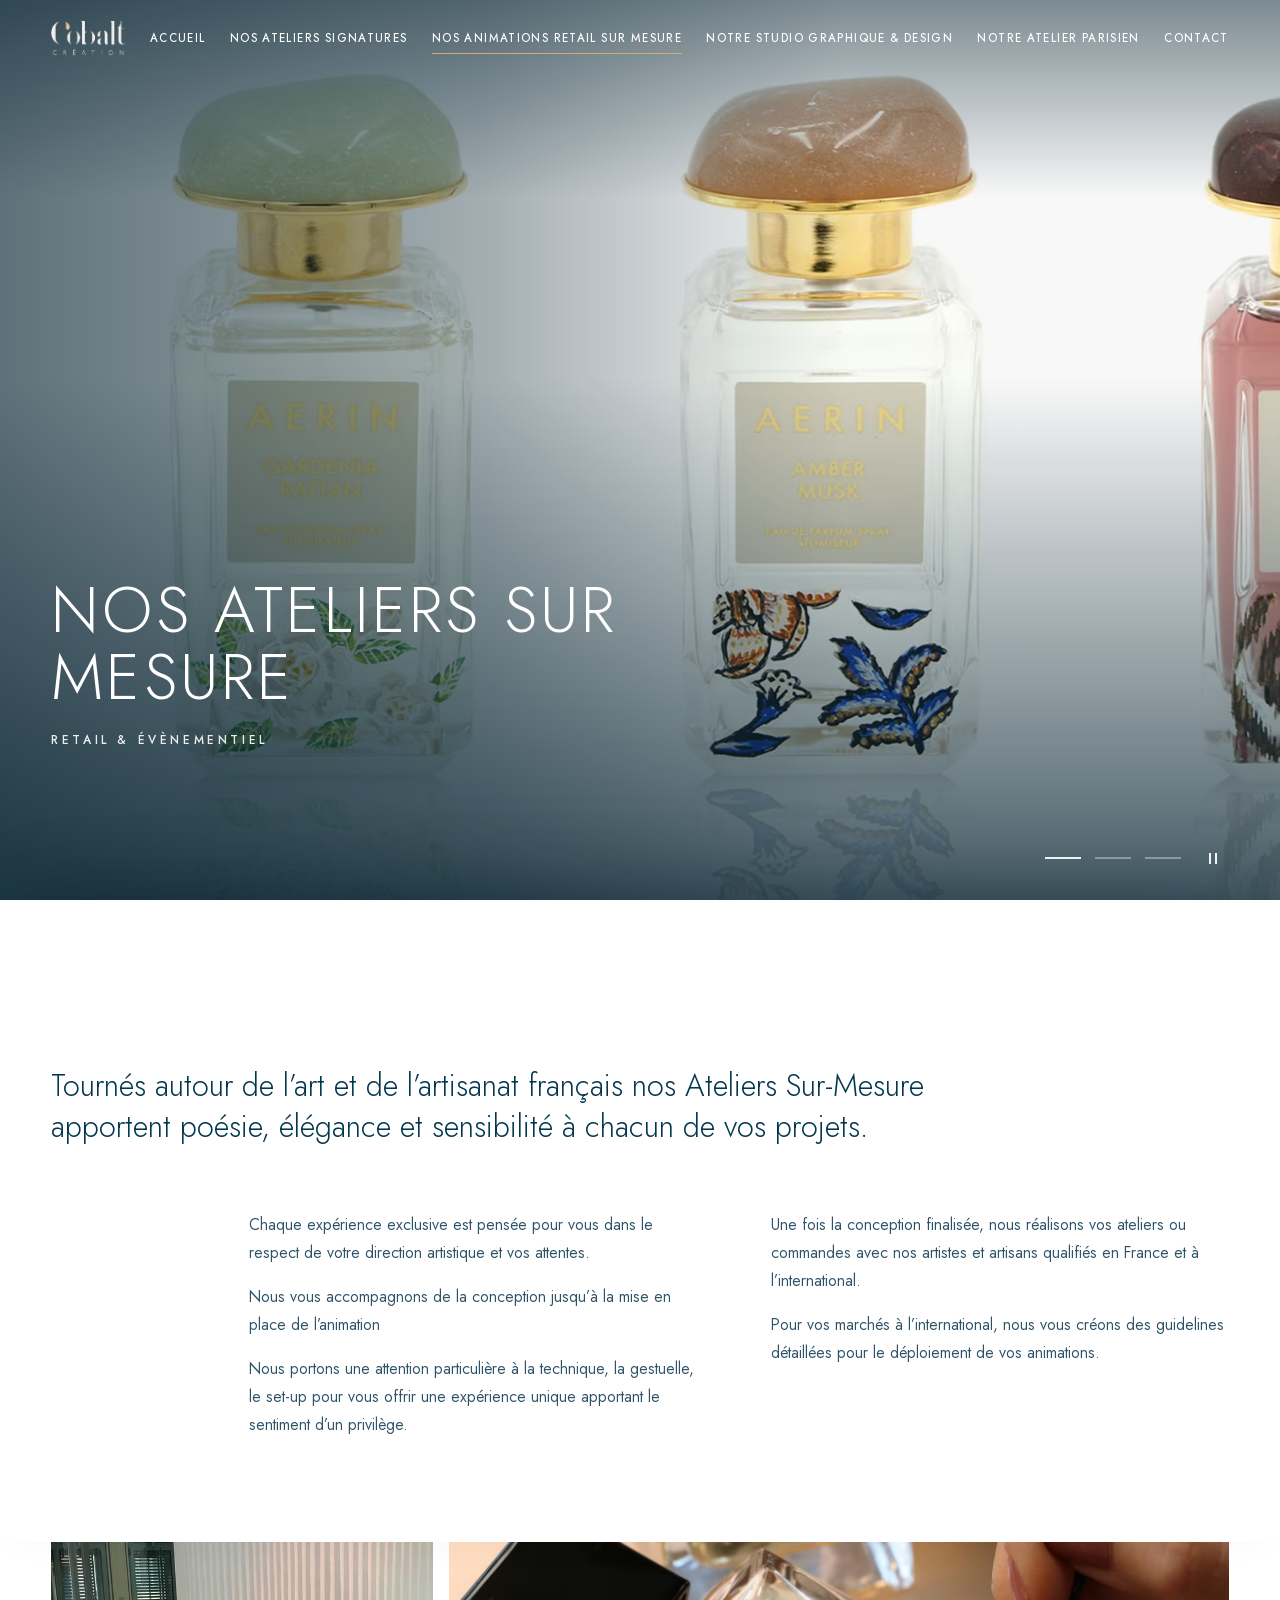
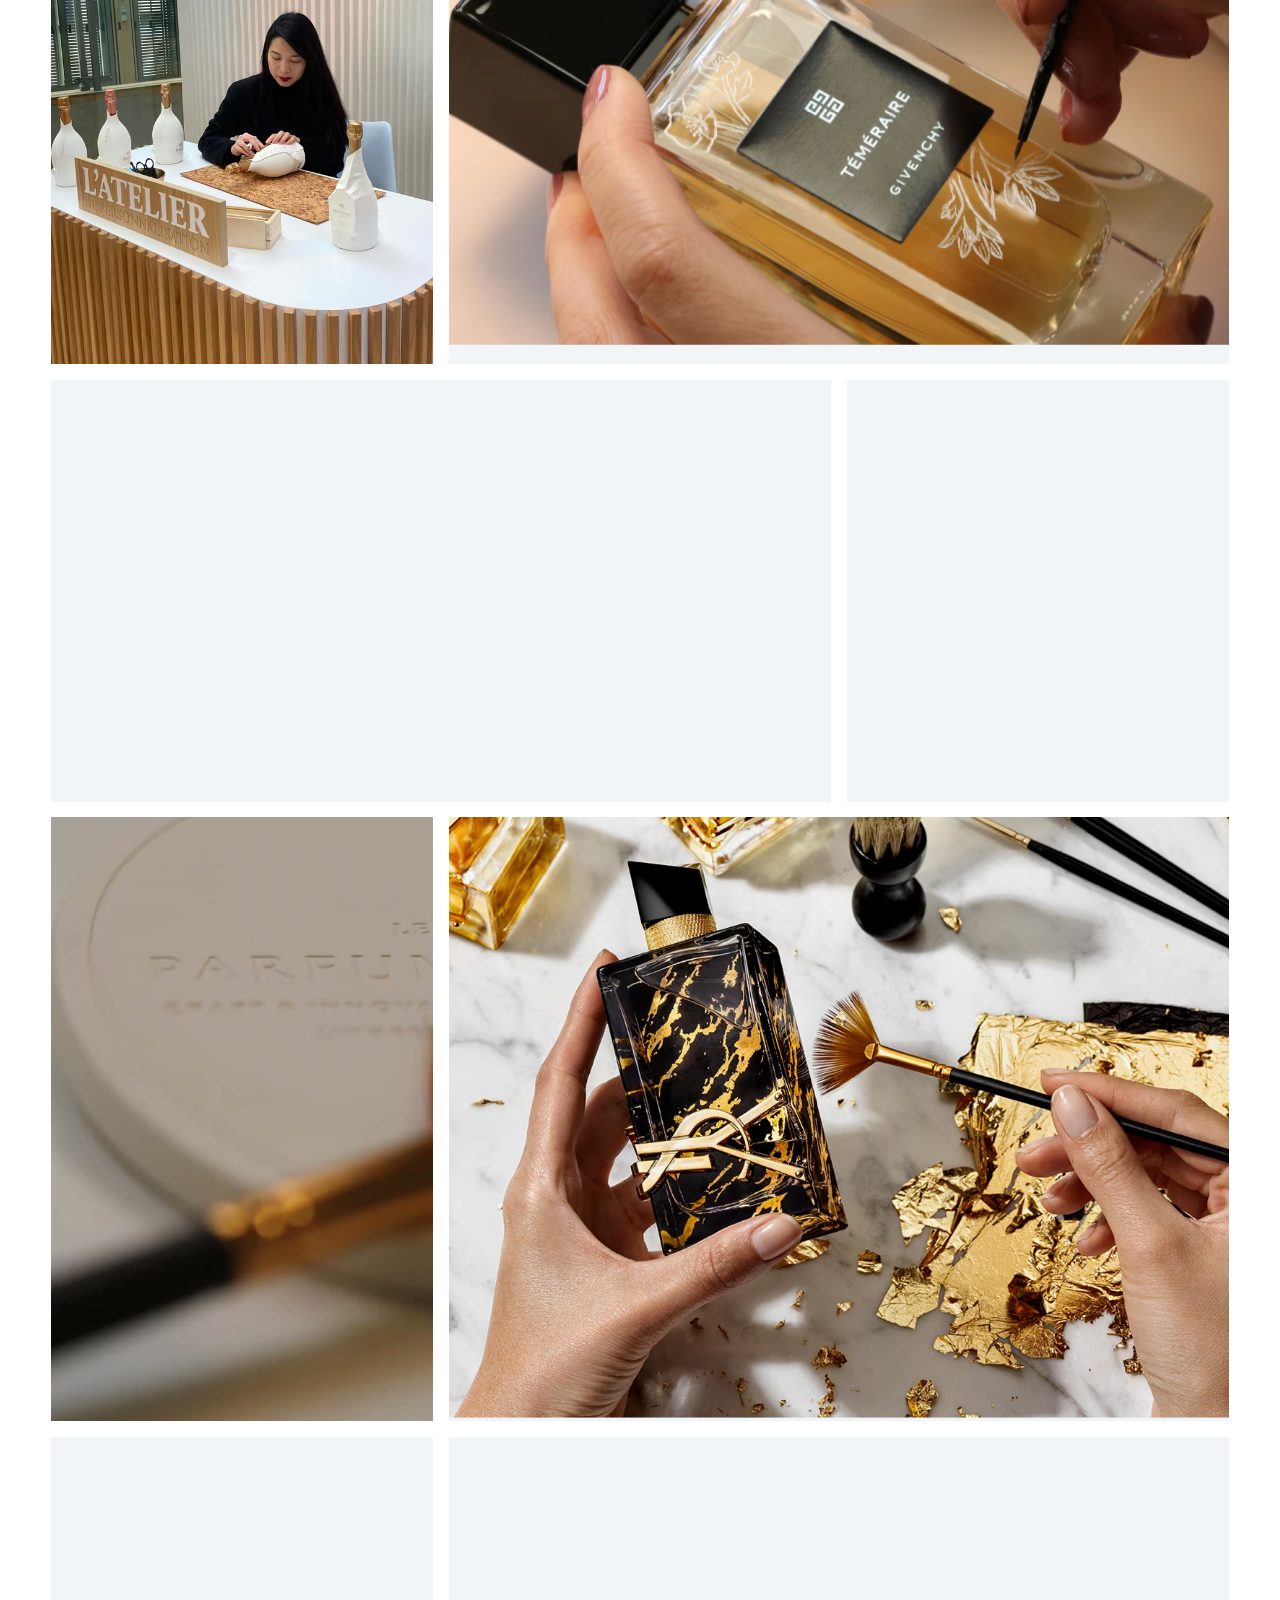
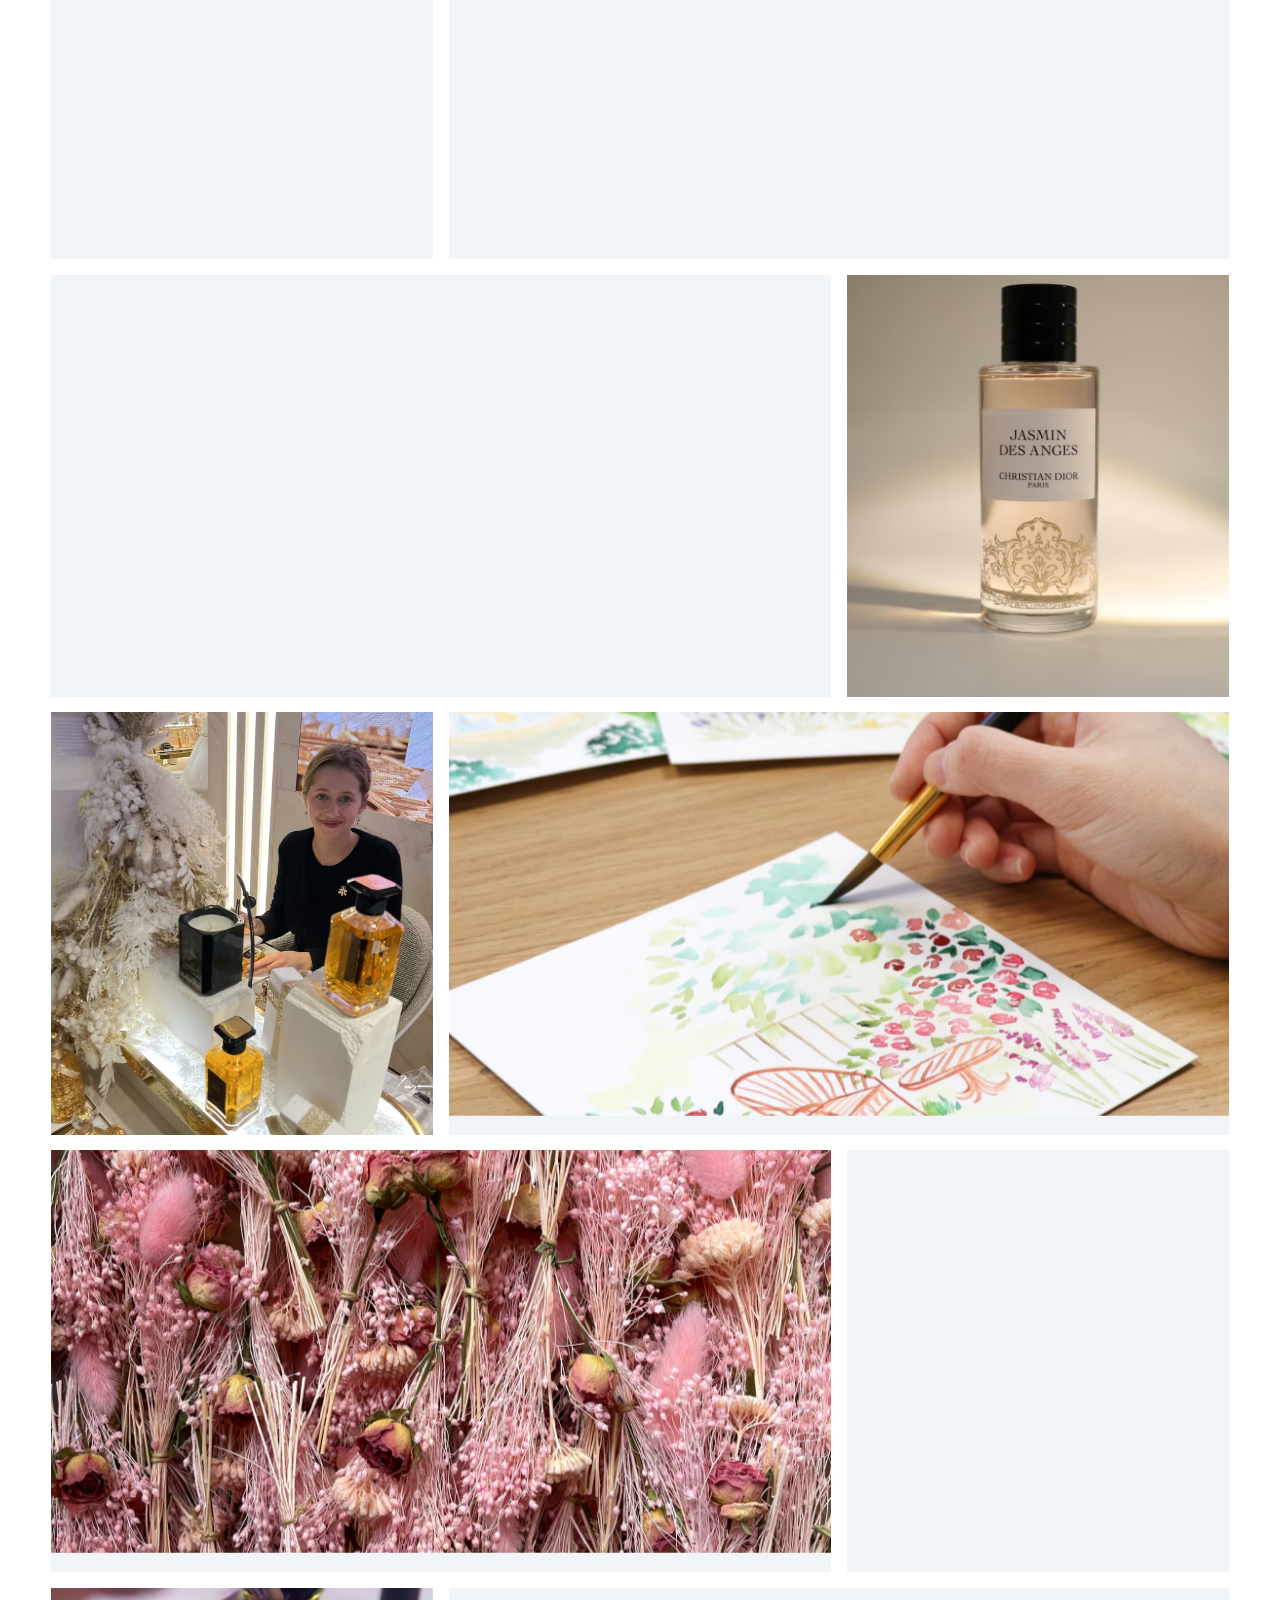
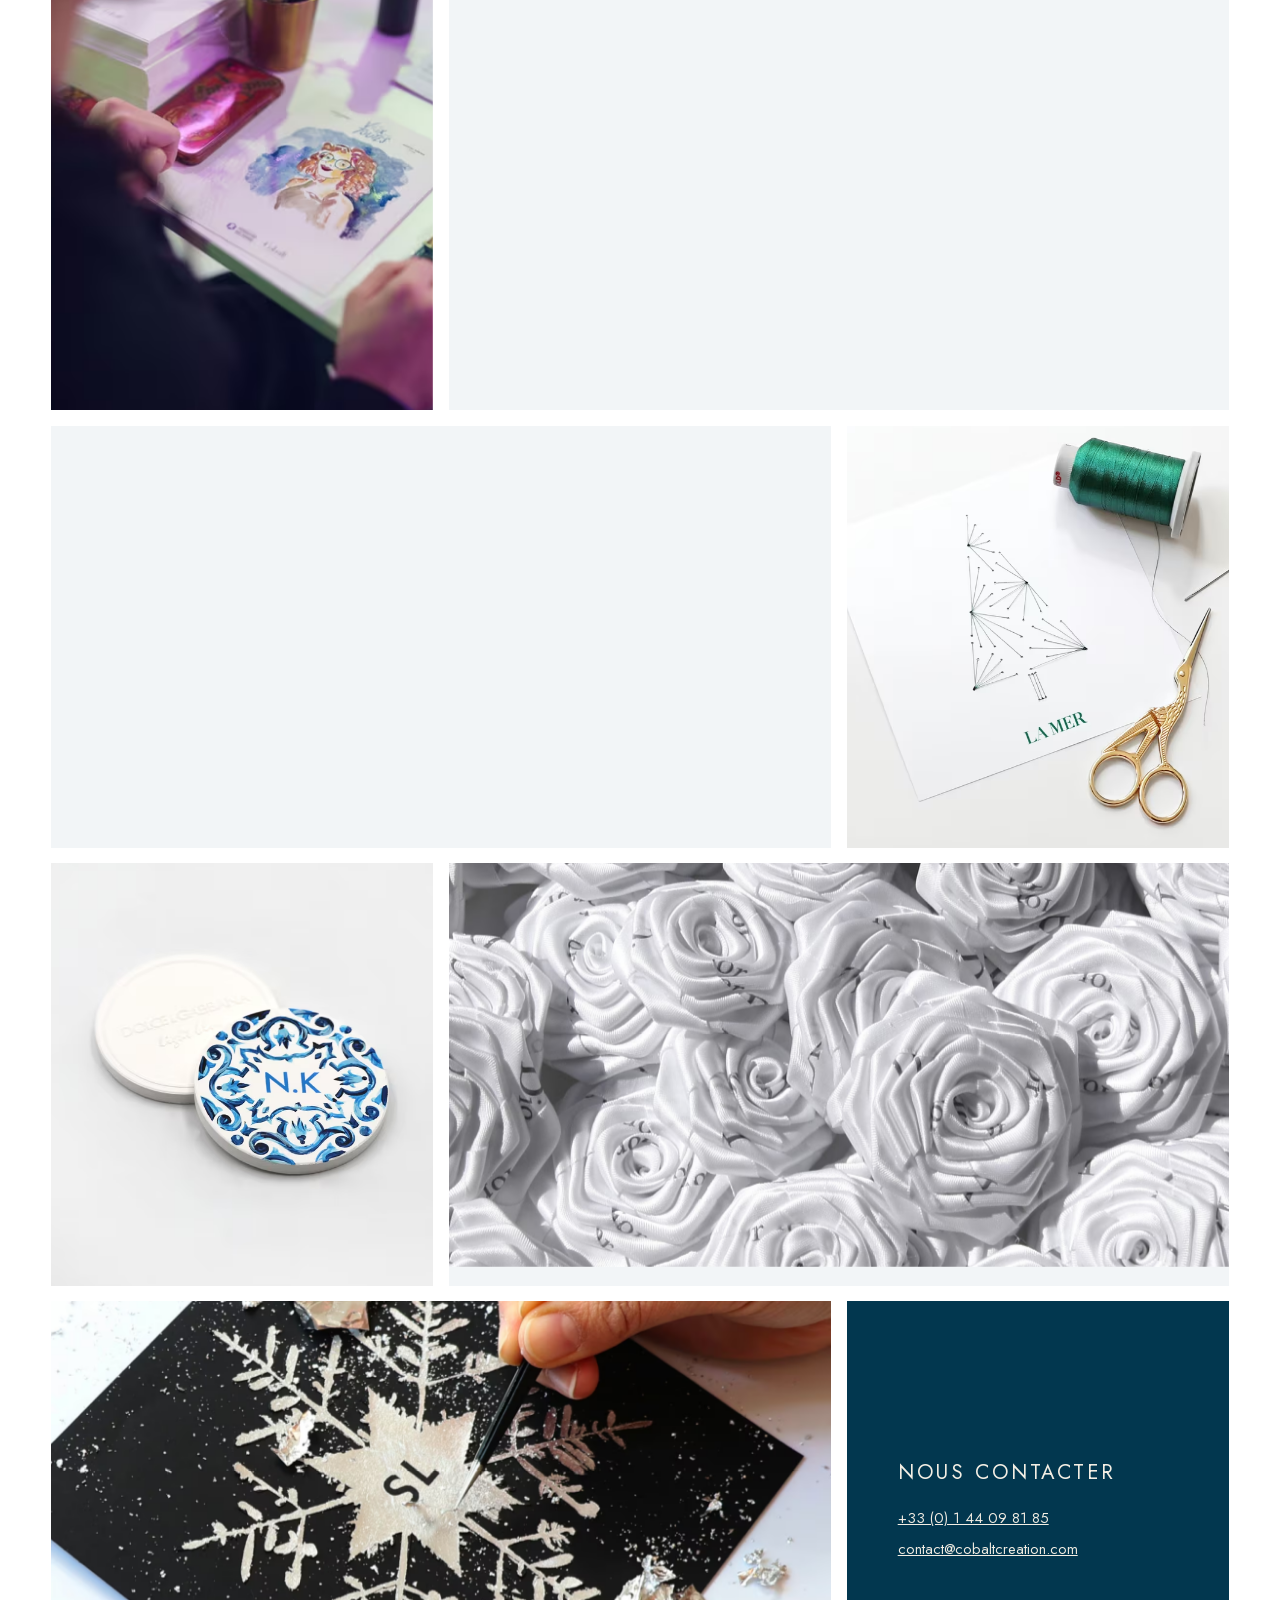
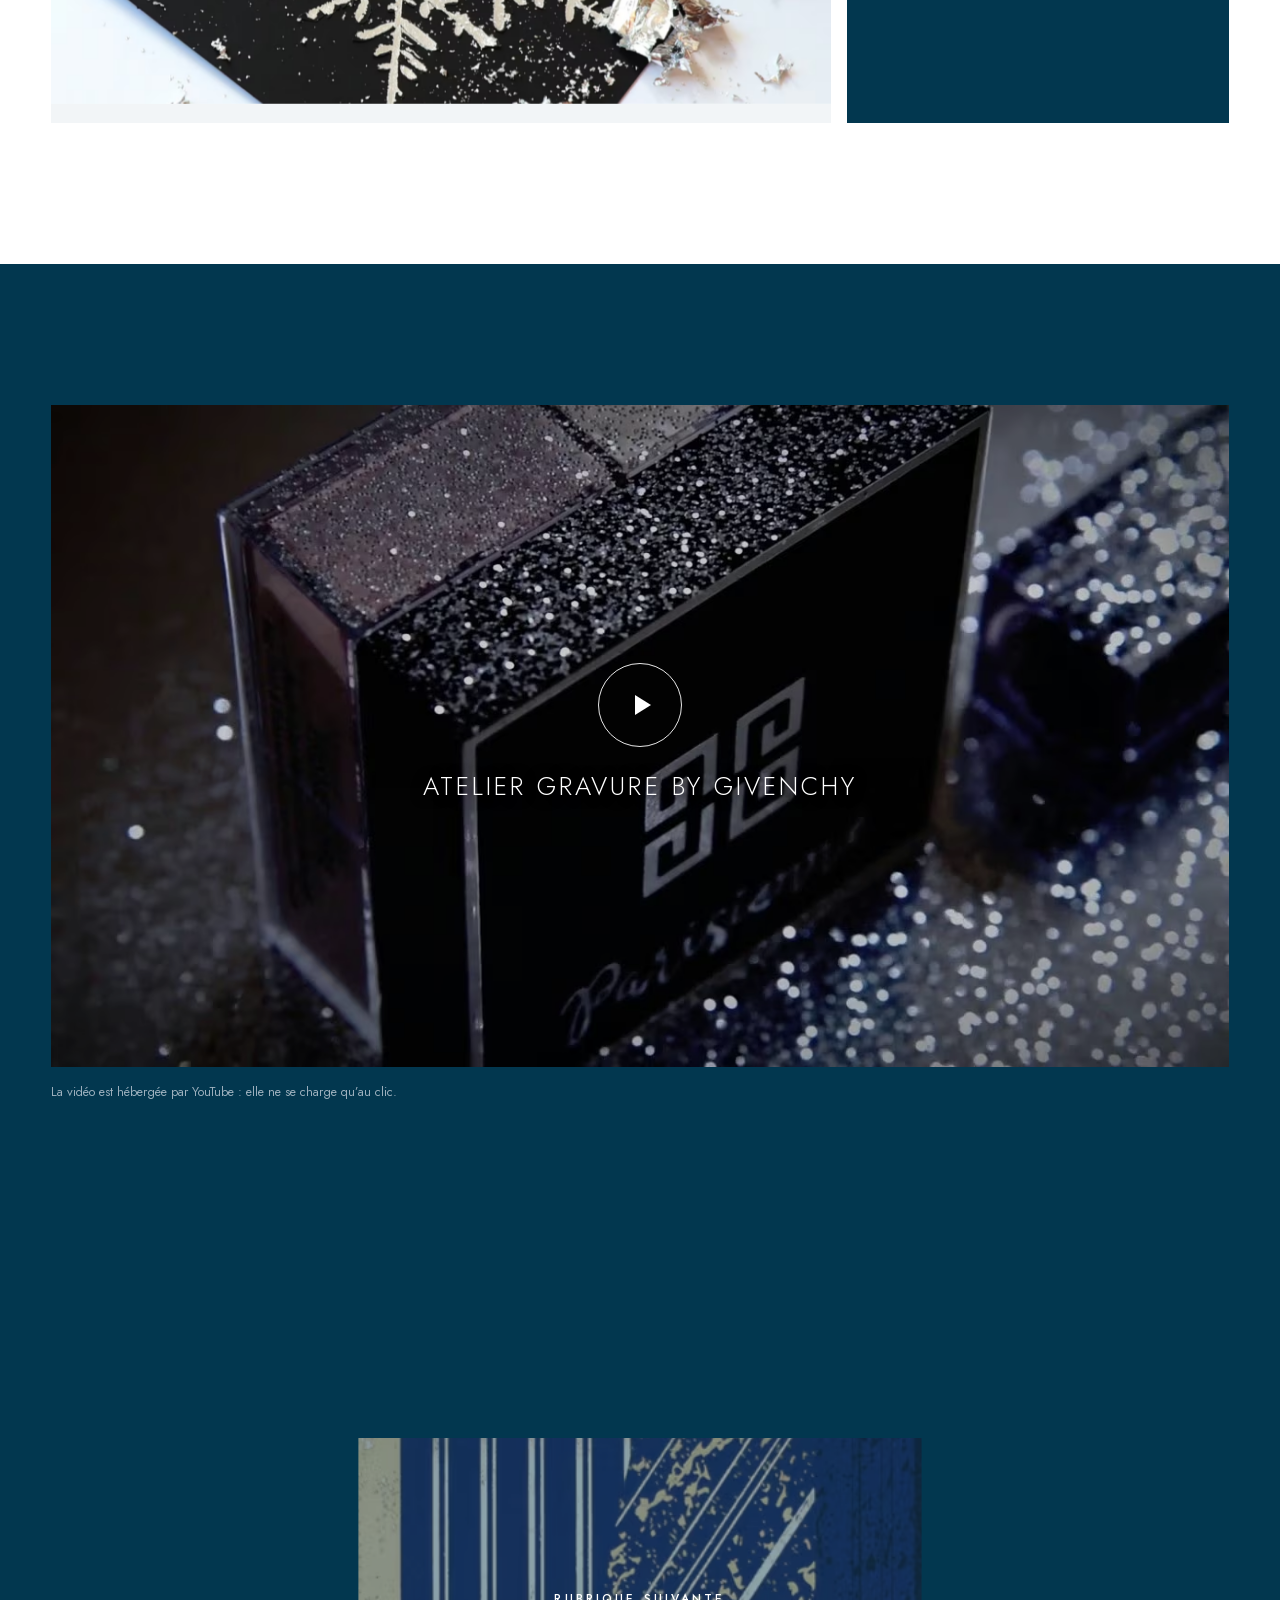
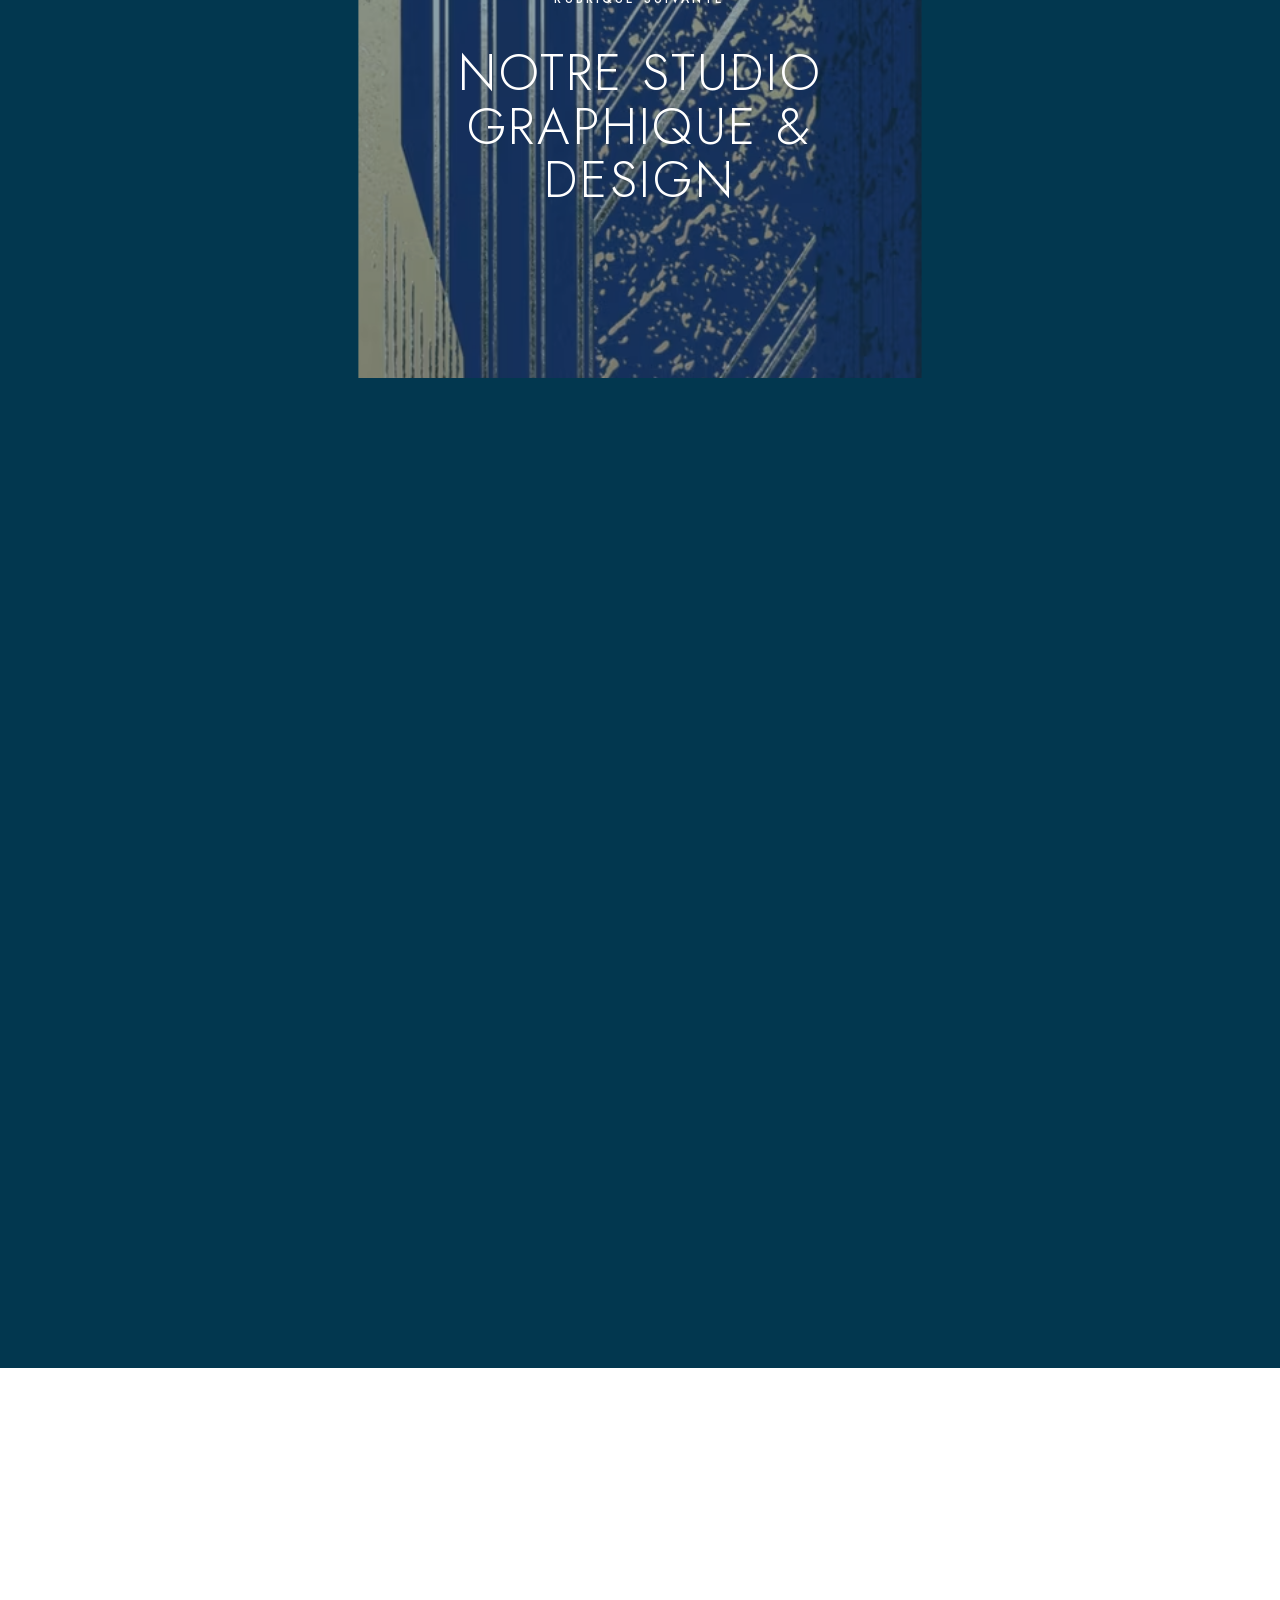
==== commit d09674fd: "V2 : transitions entre pages au rideau encre, étiquette « Voir », page contact éditoriale, galerie r" ====
--- a/ateliers-de-personnalisation/index.html
+++ b/ateliers-de-personnalisation/index.html
@@ -21,7 +21,7 @@
 <link rel="apple-touch-icon" href="../assets/media/apple-touch-icon.png">
 <link rel="preload" href="../assets/fonts/jost.woff2" as="font" type="font/woff2" crossorigin>
 <link rel="stylesheet" href="../assets/site.css">
-<script>document.documentElement.classList.add('js')</script>
+<script>document.documentElement.classList.add('js');try{if(sessionStorage.getItem('cc-pt')){sessionStorage.removeItem('cc-pt');if(!matchMedia('(prefers-reduced-motion: reduce)').matches)document.documentElement.classList.add('pt-in')}}catch(e){}</script>
 <script src="../assets/vendor/gsap.min.js" defer></script>
 <script src="../assets/vendor/ScrollTrigger.min.js" defer></script>
 <script src="../assets/vendor/lenis.min.js" defer></script>
--- a/assets/site.css
+++ b/assets/site.css
@@ -5,7 +5,6 @@
 @font-face { font-family: "Jost"; src: url("fonts/jost.woff2") format("woff2"); font-weight: 300 500; font-style: normal; font-display: swap; }
 @font-face { font-family: "Jost"; src: url("fonts/jost-italic.woff2") format("woff2"); font-weight: 300 500; font-style: italic; font-display: swap; }
 
-@view-transition { navigation: auto; }
 
 :root {
   --ink: #02374F;
@@ -384,13 +383,19 @@
   .lb__prev, .lb__next { top: 40%; }
 }
 
-/* ---------- contact ---------- */
-.ct-top { background: var(--mist); padding: clamp(64px, 8vw, 120px) 0; }
+/* ---------- contact: a photograph of an atelier beside the form ---------- */
+.ctx { display: grid; grid-template-columns: minmax(0, 44fr) minmax(0, 56fr); }
+.ctx__media { position: sticky; top: var(--hd); height: calc(100vh - var(--hd)); height: calc(100dvh - var(--hd)); margin: 0; overflow: hidden; background: var(--ink); }
+.ctx__img { width: 100%; height: 100%; object-fit: cover; }
+.ctx__media::after { content: ""; position: absolute; inset: 55% 0 0; background: linear-gradient(180deg, transparent, rgba(1, 26, 38, .72)); pointer-events: none; }
+.ctx__media figcaption { position: absolute; left: clamp(20px, 3vw, 40px); right: 20px; bottom: 24px; z-index: 1; font-size: 11.5px; font-weight: 500; letter-spacing: .2em; text-transform: uppercase; color: #fff; }
+.ctx__body { padding: clamp(56px, 9vh, 120px) clamp(28px, 6vw, 112px) clamp(72px, 11vh, 140px); }
+.ctx__title { font-size: clamp(44px, 6.6vw, 110px); font-weight: 300; text-transform: uppercase; letter-spacing: .02em; line-height: .96; margin-bottom: clamp(44px, 7vh, 84px); }
+.ctx .ct-grid { display: grid; gap: clamp(48px, 7vh, 80px); }
 .ct-title { font-size: clamp(40px, 7vw, 112px); font-weight: 300; text-transform: uppercase; letter-spacing: .03em; line-height: 1; margin-bottom: clamp(40px, 5vw, 72px); }
-.ct-grid { display: grid; grid-template-columns: minmax(0, 4fr) minmax(0, 7fr); gap: clamp(32px, 6vw, 96px); align-items: start; }
-.ct-ways { display: grid; gap: 28px; margin: 0; }
+.ct-ways { display: grid; grid-template-columns: repeat(2, minmax(0, 1fr)); gap: 26px 32px; margin: 0; }
 .ct-ways dt { font-size: 12px; letter-spacing: .16em; text-transform: uppercase; color: var(--mute); margin-bottom: 6px; }
-.ct-ways dd { margin: 0; font-size: 19px; color: var(--ink); }
+.ct-ways dd { margin: 0; font-size: clamp(17px, 1.4vw, 21px); color: var(--ink); }
 .ct-ways a { text-decoration: none; background: linear-gradient(var(--gold), var(--gold)) no-repeat 0 100% / 100% 1px; padding-bottom: 2px; }
 .form { display: grid; grid-template-columns: 1fr 1fr; gap: 22px 24px; }
 .field { display: grid; gap: 8px; }
@@ -409,21 +414,31 @@
 .btn--ghost { background: transparent; color: var(--ink); }
 .btn--ghost:hover { background: var(--ink); color: #fff; }
 .form__note { font-size: 13px; color: var(--mute); margin: 0; max-width: 44ch; }
-.team { padding: clamp(64px, 8vw, 112px) 0 clamp(40px, 5vw, 72px); }
-.team__group { display: grid; grid-template-columns: minmax(0, 3fr) minmax(0, 9fr); gap: 24px clamp(24px, 4vw, 64px); padding: 36px 0; border-top: 1px solid var(--line); }
-.team__group:last-child { border-bottom: 1px solid var(--line); }
-.team__group h2 { font-size: 13px; letter-spacing: .16em; color: var(--ink); padding-top: 4px; }
-.team__people { display: grid; grid-template-columns: repeat(auto-fill, minmax(240px, 1fr)); gap: 28px 32px; }
-.person__n { color: var(--ink); font-weight: 450; font-size: 17px; margin: 0; }
-.person__r { font-size: 14px; color: var(--mute); margin: 2px 0 10px; line-height: 1.5; }
-.person a { display: block; font-size: 14px; text-decoration: none; color: var(--text); width: fit-content; }
-.person a:hover { color: var(--ink); text-decoration: underline; text-decoration-color: var(--gold); text-underline-offset: 3px; }
-.map { padding-bottom: clamp(72px, 9vw, 120px); }
-.map__frame { position: relative; aspect-ratio: 21 / 8; min-height: 300px; background: var(--mist); display: grid; place-items: center; text-align: center; overflow: hidden; }
-.map__frame iframe { position: absolute; inset: 0; width: 100%; height: 100%; border: 0; }
-.map__addr { font-size: 18px; color: var(--ink); margin-bottom: 22px; }
-.map__actions { display: flex; flex-wrap: wrap; gap: 14px; justify-content: center; }
-.map__note { font-size: 13px; color: var(--mute); margin-top: 18px; }
+/* team: an editorial list, one line per person */
+.team { padding: clamp(90px, 11vw, 170px) 0 clamp(70px, 9vw, 130px); }
+.team__t { font-size: clamp(34px, 4.4vw, 68px); font-weight: 300; text-transform: uppercase; letter-spacing: .04em; line-height: 1; margin-bottom: clamp(48px, 6vw, 88px); }
+.tg { display: grid; grid-template-columns: minmax(0, 3fr) minmax(0, 9fr); gap: 12px clamp(24px, 4vw, 64px); border-top: 1px solid var(--line); padding-top: 6px; margin-bottom: clamp(40px, 5vw, 72px); }
+.tg__n { font-size: 12px; font-weight: 500; letter-spacing: .22em; text-transform: uppercase; color: var(--gold-ink); padding-top: 24px; }
+.tg__list { list-style: none; margin: 0; padding: 0; }
+.tp { display: grid; grid-template-columns: minmax(0, 1.05fr) minmax(0, 1fr) auto; align-items: baseline; gap: 4px 28px; padding: 18px 0; border-bottom: 1px solid var(--line); }
+.tp:last-child { border-bottom: 0; }
+.tp__n { font-size: clamp(22px, 2.1vw, 32px); font-weight: 300; color: var(--ink); line-height: 1.2; transition: transform .7s var(--expo); }
+.tp:hover .tp__n { transform: translateX(12px); }
+.tp__r { font-size: 14px; color: var(--mute); line-height: 1.45; }
+.tp__c { display: grid; justify-items: end; gap: 2px; font-size: 14px; }
+.tp__c a { color: var(--text); text-decoration: none; }
+.tp__c a:hover { color: var(--ink); text-decoration: underline; text-decoration-color: var(--gold); text-underline-offset: 3px; }
+/* address band; the map takes its place on request */
+.mapx { position: relative; min-height: 66vh; display: grid; align-content: center; background: var(--cream); overflow: hidden; }
+.mapx__in { padding-block: clamp(90px, 11vw, 150px); }
+.mapx__k { font-size: 12px; font-weight: 500; letter-spacing: .24em; text-transform: uppercase; color: #7E6037; margin-bottom: 28px; }
+.mapx__addr { font-size: clamp(27px, 5.4vw, 88px); font-weight: 300; line-height: 1.04; text-transform: uppercase; letter-spacing: .02em; color: var(--ink); margin: 0 0 clamp(36px, 5vw, 56px); }
+.mapx__actions { display: flex; flex-wrap: wrap; gap: 14px 44px; margin: 0; }
+.lnk { display: inline-flex; gap: 12px; align-items: center; border: 0; padding: 8px 0; cursor: pointer; text-decoration: none; font-size: 12.5px; font-weight: 500; letter-spacing: .18em; text-transform: uppercase; color: var(--ink);
+  background: linear-gradient(var(--gold), var(--gold)) no-repeat 0 100% / 100% 1px; transition: background-size .6s var(--expo); }
+.lnk:hover { background-size: 0 1px; background-position: 100% 100%; }
+.mapx__note { font-size: 13px; color: var(--mute); margin: 18px 0 0; }
+.mapx iframe { position: absolute; inset: 0; width: 100%; height: 100%; border: 0; }
 
 /* ---------- legal ---------- */
 .legal { padding: clamp(56px, 7vw, 96px) 0 clamp(72px, 9vw, 120px); }
@@ -467,8 +482,12 @@
   .hx__bar { display: none; }
   .book__in { grid-template-columns: 1fr; text-align: center; }
   .book__obj { width: min(74%, 360px); margin-inline: auto; }
-  .ct-grid { grid-template-columns: 1fr; }
-  .team__group { grid-template-columns: 1fr; }
+  .ctx { grid-template-columns: 1fr; }
+  .ctx__media { position: relative; top: auto; height: 62vh; }
+  .ctx__body { padding: 48px var(--gut) 72px; }
+  .tg { grid-template-columns: 1fr; }
+  .tp { grid-template-columns: 1fr; }
+  .tp__c { justify-items: start; margin-top: 6px; }
   .ft__in { grid-template-columns: 1fr; text-align: left; }
 }
 @media (max-width: 767px) {
@@ -484,20 +503,35 @@
   .tile--video video { height: auto; aspect-ratio: 9 / 16; max-height: 80vh; margin-inline: auto; }
   .tile--cta { min-height: 240px; }
   .form { grid-template-columns: 1fr; }
-  .map__frame { aspect-ratio: 4 / 5; }
+  .ct-ways { grid-template-columns: 1fr; }
   .ft__addr span { display: block; }
   .ft__addr .ft__sep { display: none; }
 }
 
 @media (prefers-reduced-motion: reduce) {
   *, *::before, *::after { transition-duration: .01ms !important; animation-duration: .01ms !important; animation-iteration-count: 1 !important; }
-  @view-transition { navigation: none; }
-}
-::view-transition-old(root) { animation: vt-out .5s var(--ease) both; }
-::view-transition-new(root) { animation: vt-in .8s var(--expo) both; }
-@keyframes vt-out { to { opacity: 0; transform: translateY(-1.5%); } }
-@keyframes vt-in { from { clip-path: inset(100% 0 0 0); } to { clip-path: inset(0); } }
-@media (prefers-reduced-motion: reduce) { ::view-transition-old(root), ::view-transition-new(root) { animation: none; } }
+}
+
+/* ---------- page transition: an ink curtain with the house's mark closes, the next page lifts it ---------- */
+.pt, html.pt-in::after { position: fixed; inset: 0; z-index: 200; pointer-events: none;
+  background: var(--ink) url("media/logo-cobalt-creme.png") center / clamp(120px, 11vw, 170px) auto no-repeat; }
+.pt { clip-path: inset(100% 0 0 0); animation: pt-cover .6s var(--expo) forwards; }
+@keyframes pt-cover { to { clip-path: inset(0 0 0 0); } }
+html.pt-in::after { content: ""; animation: pt-lift .95s var(--expo) .2s forwards; }
+@keyframes pt-lift { to { clip-path: inset(0 0 100% 0); } }
+
+/* ---------- a label follows the pointer over the works ---------- */
+.cur { position: fixed; left: 0; top: 0; z-index: 90; width: 86px; height: 86px; margin: -43px 0 0 -43px; border-radius: 50%; display: grid; place-items: center; pointer-events: none;
+  background: var(--ink); color: var(--cream); font-size: 11px; font-weight: 500; letter-spacing: .2em; text-indent: .2em; text-transform: uppercase;
+  scale: 0; transition: scale .5s var(--expo); }
+.cur.is-on { scale: 1; }
+.has-cur [data-lb], .has-cur .hx__item a, .has-cur .card__media { cursor: none; }
+
+/* ---------- lightbox: the photograph opens from inside its frame ---------- */
+@media (prefers-reduced-motion: no-preference) {
+  .lb[open] .lb__stage picture img { animation: lb-img 1s var(--expo) both; }
+}
+@keyframes lb-img { from { clip-path: inset(7%); opacity: 0; } }
 
 /* ---------- opening: the house's C opens onto the first photograph ---------- */
 .is-opening .hero[data-intro] {
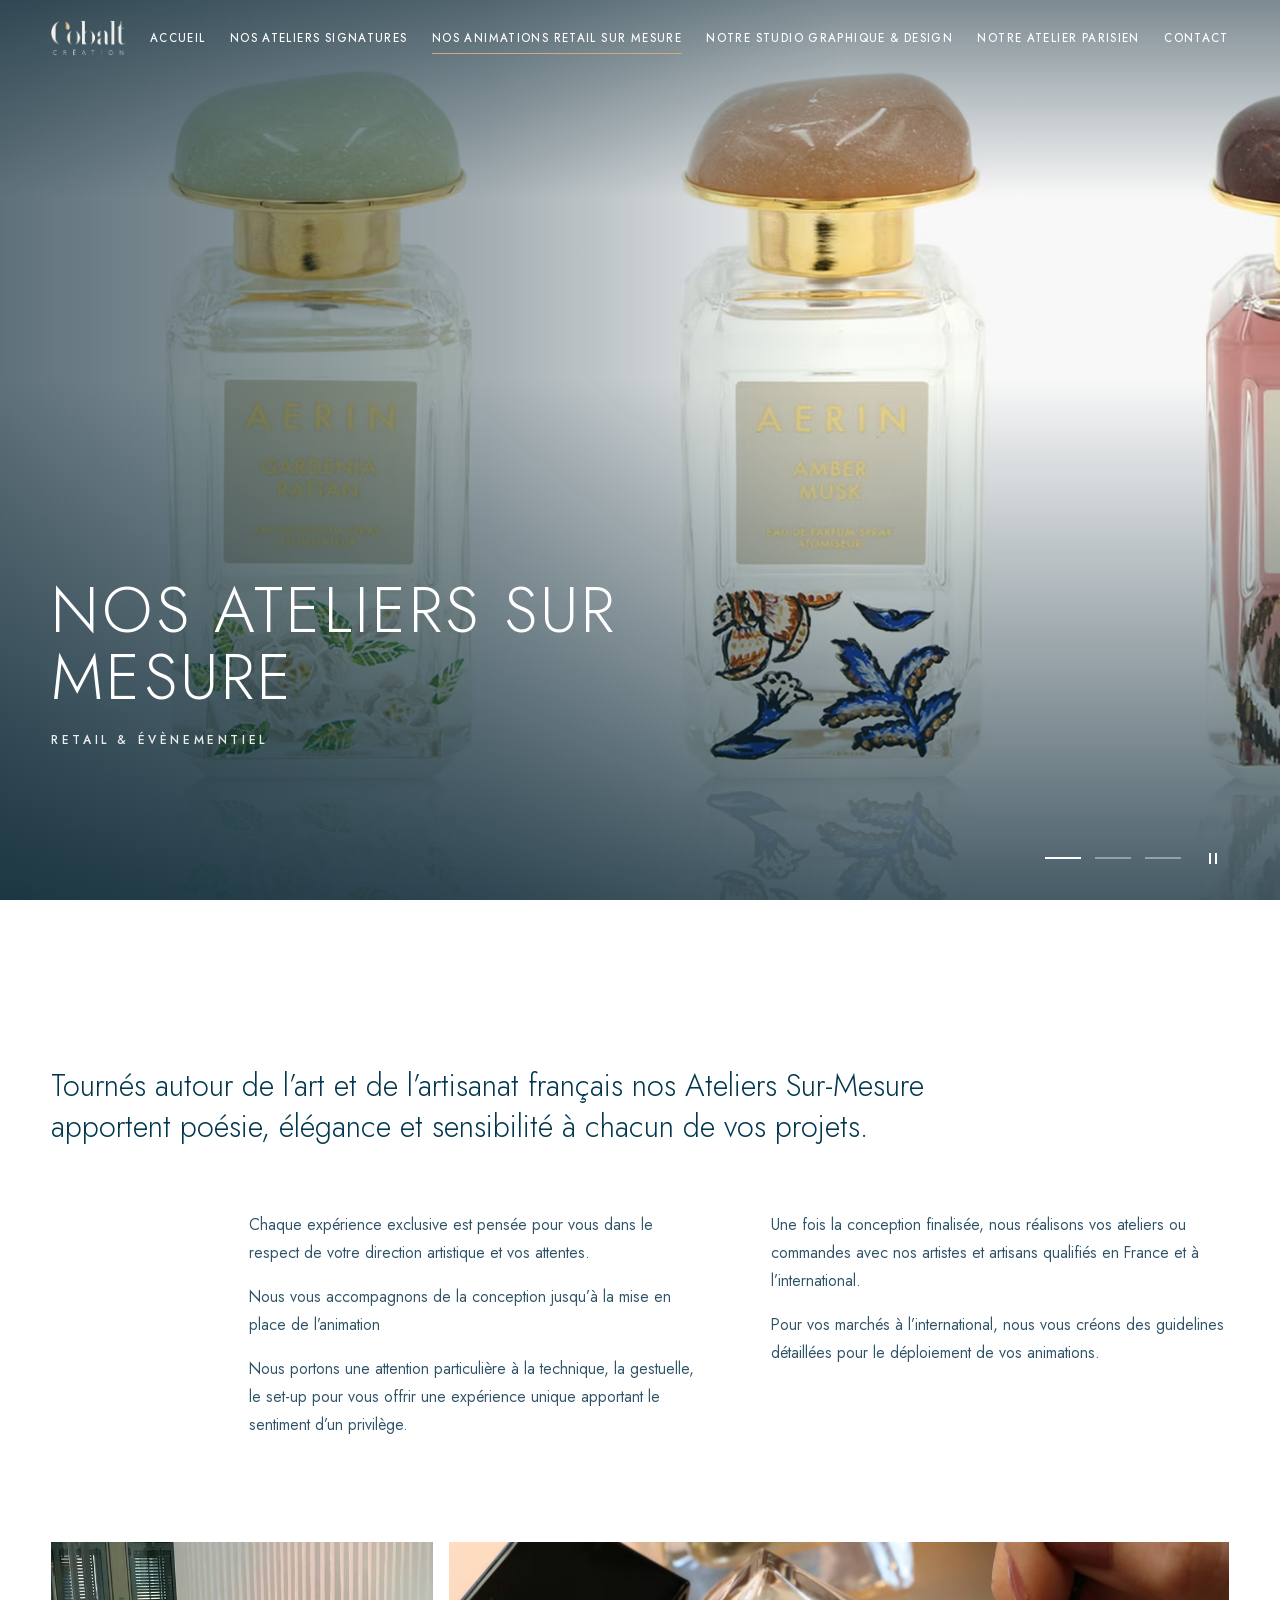
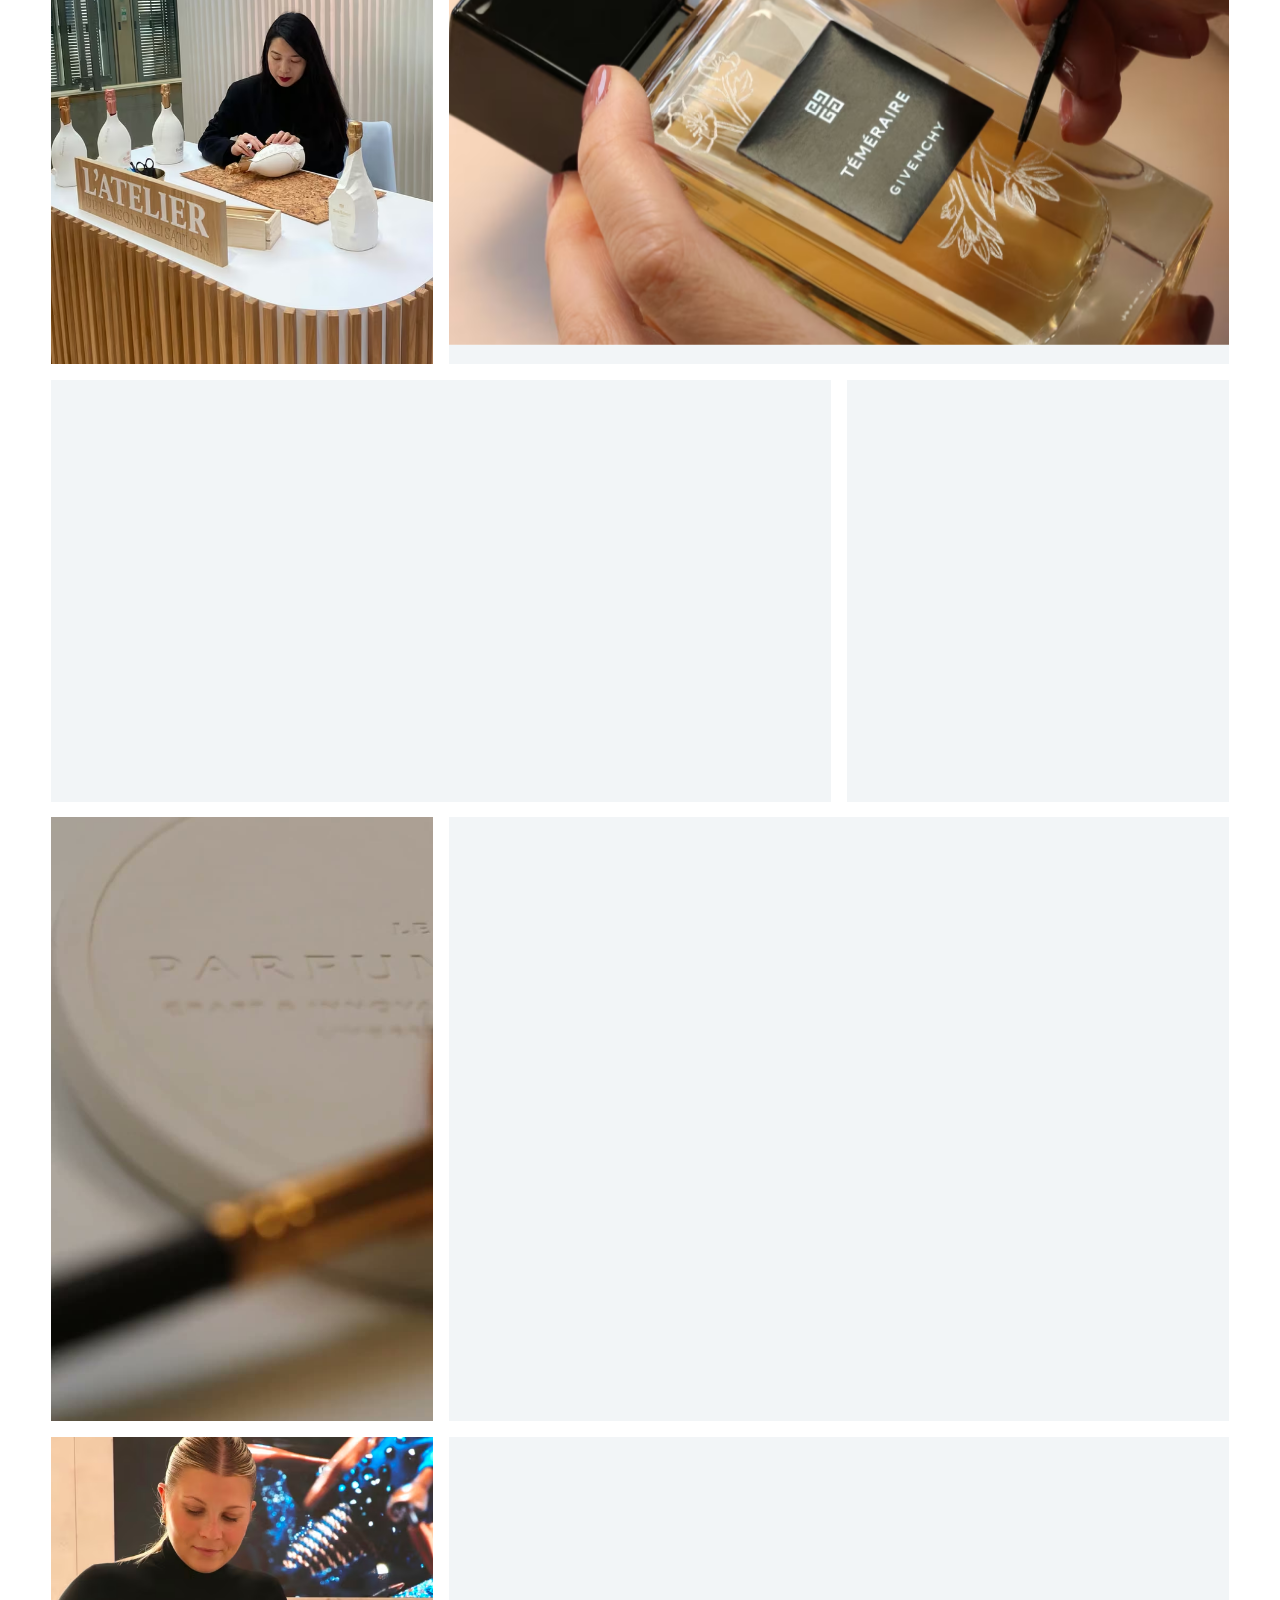
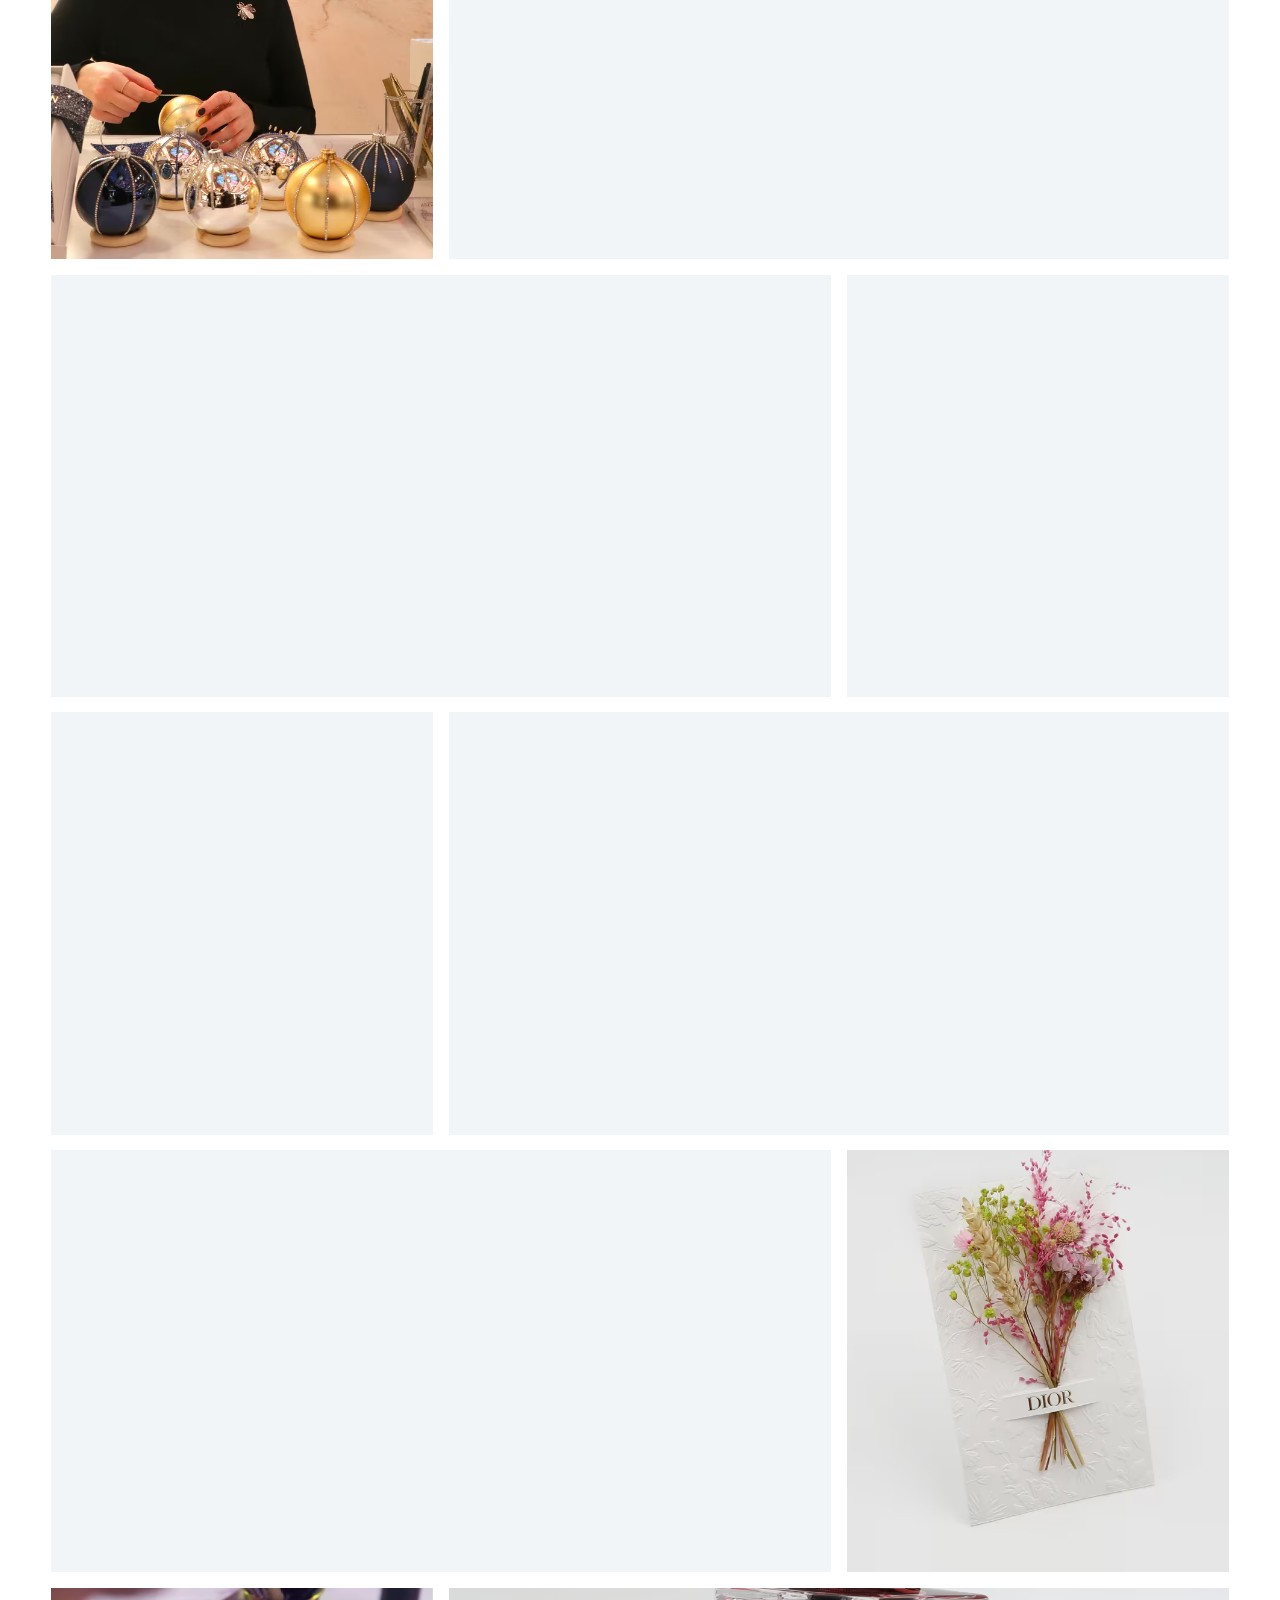
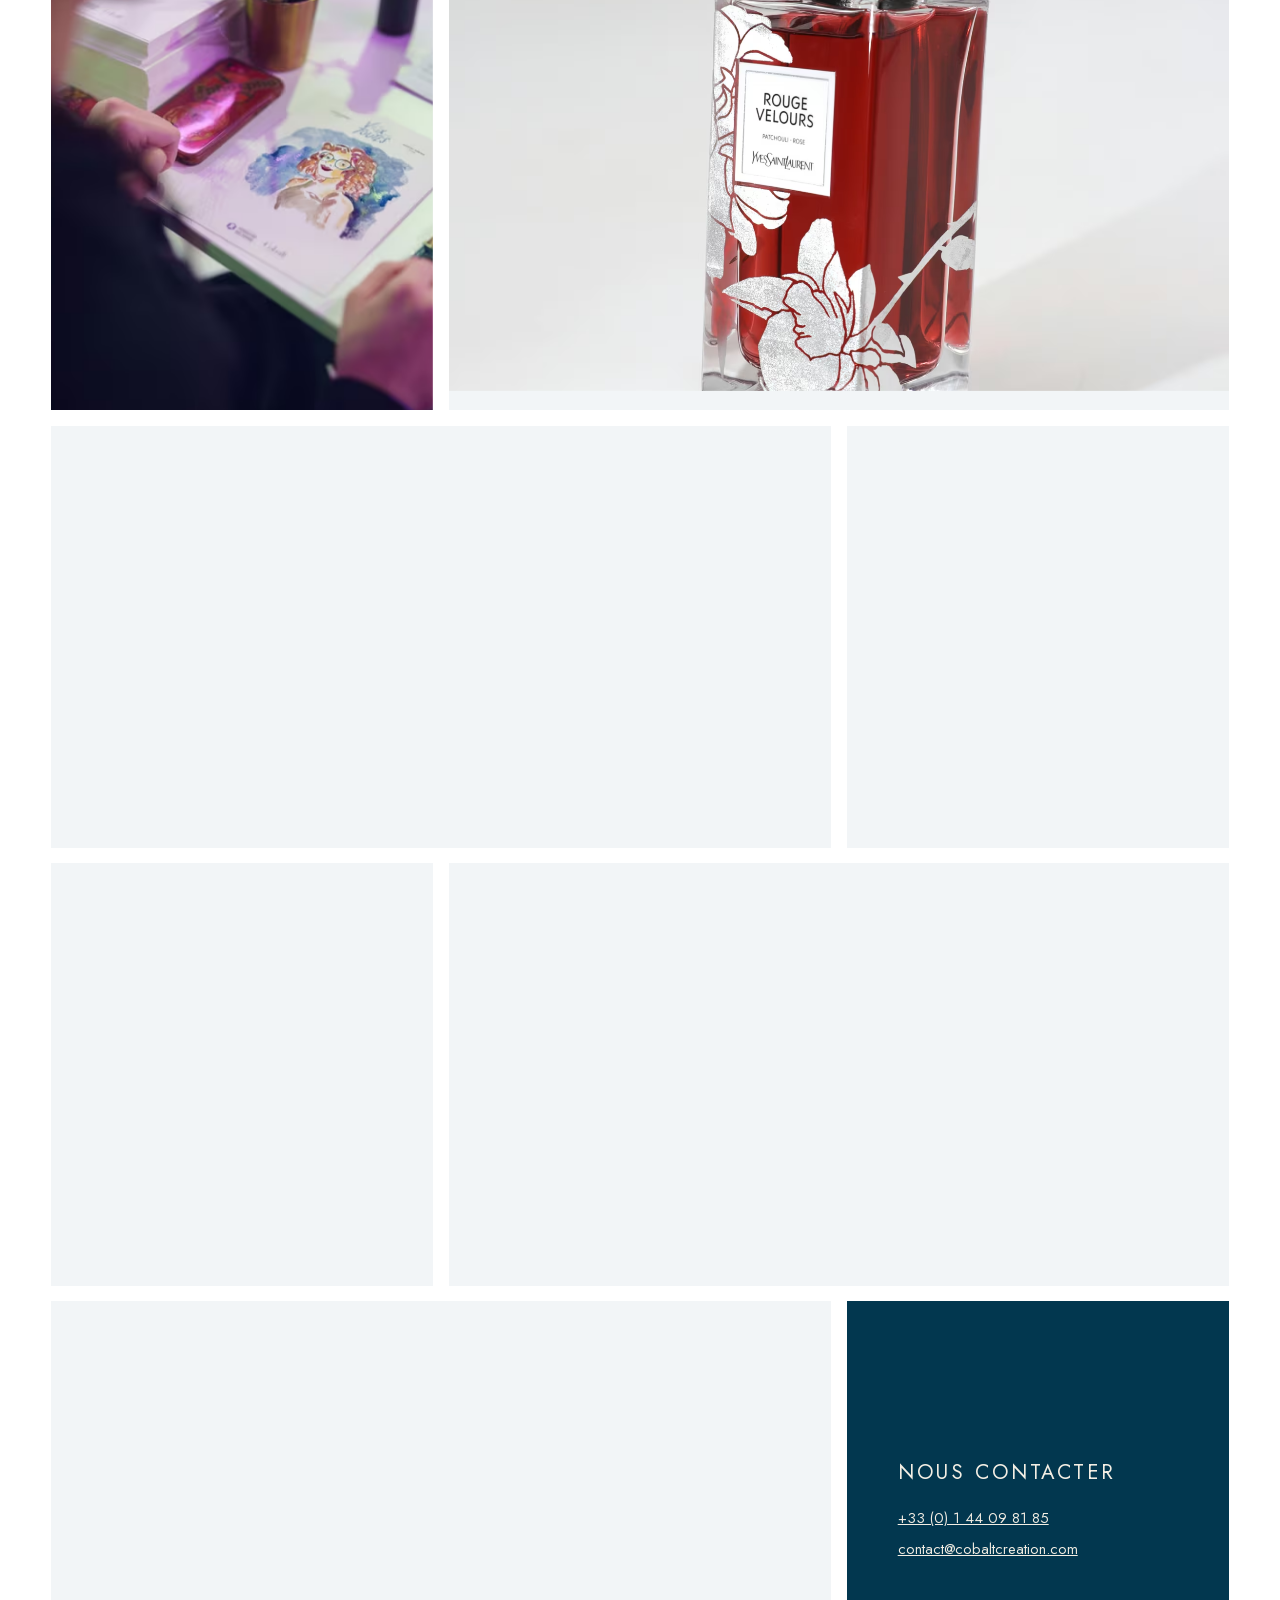
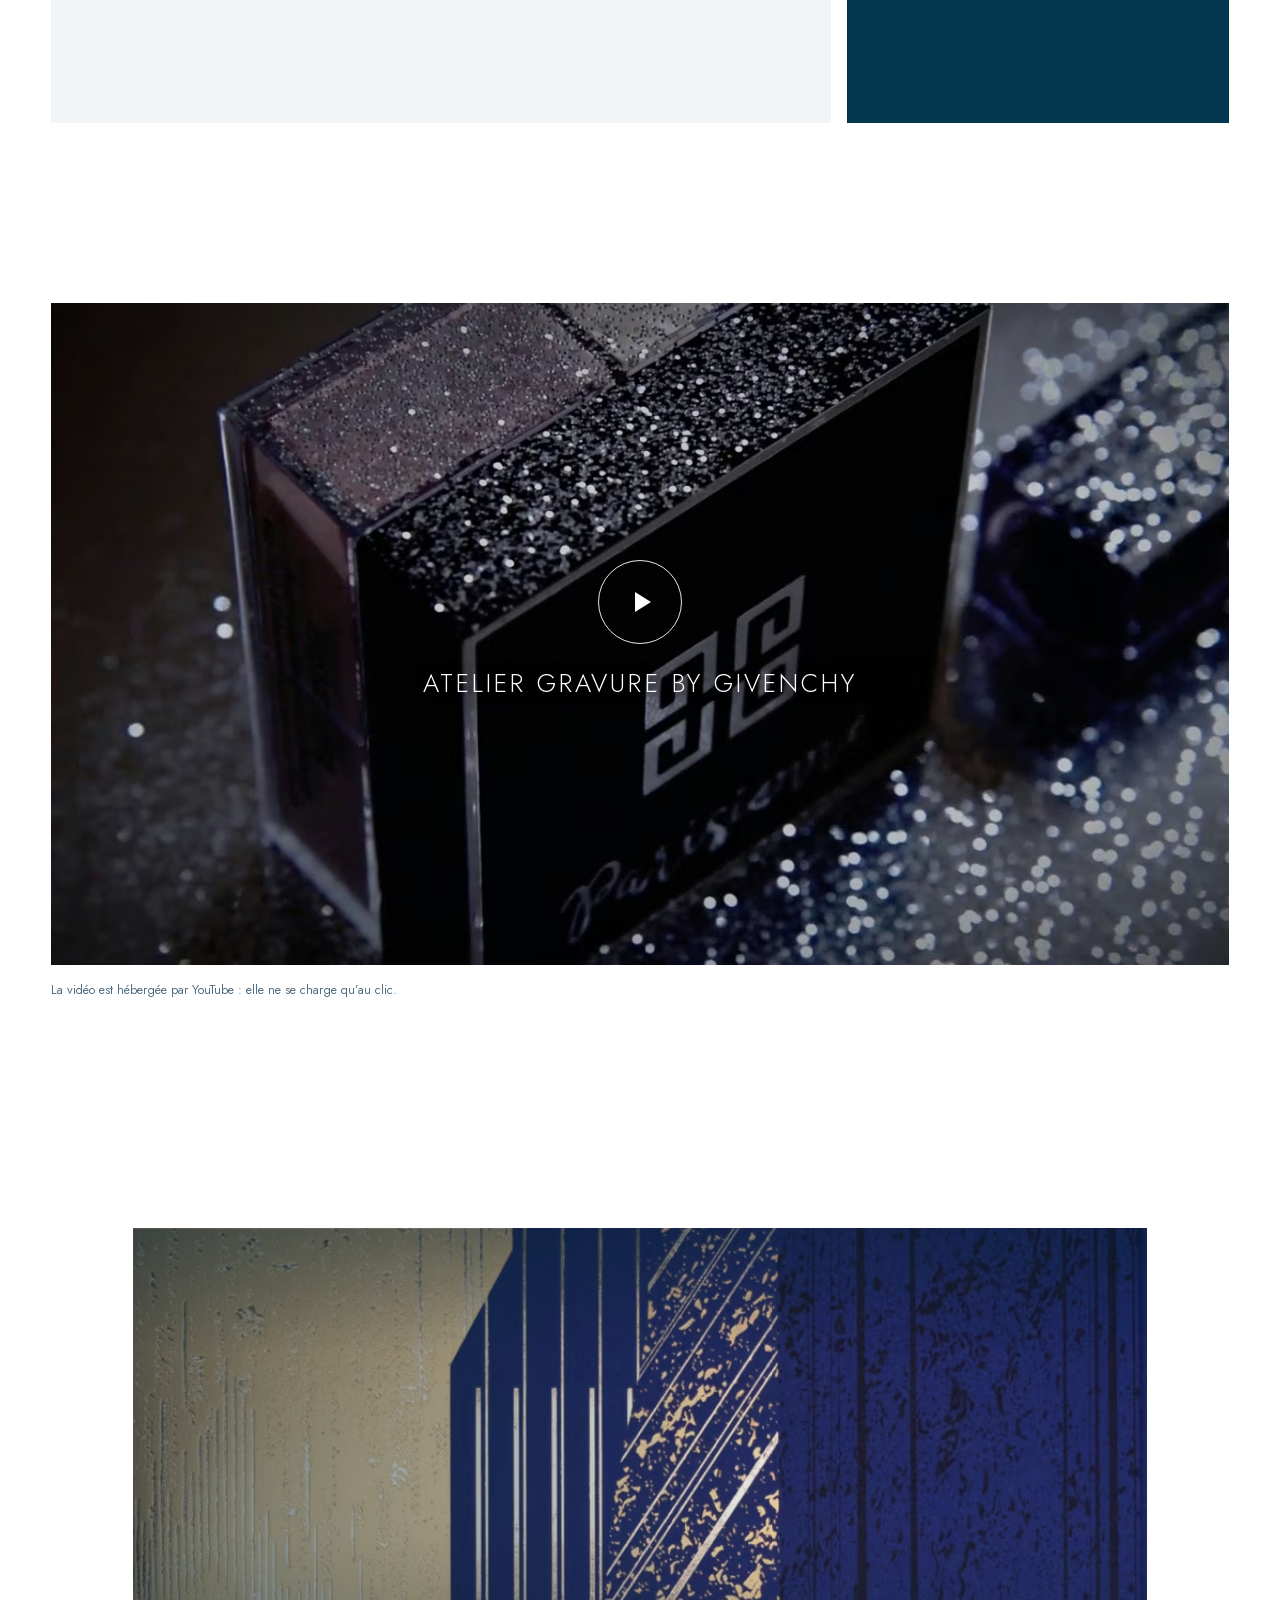
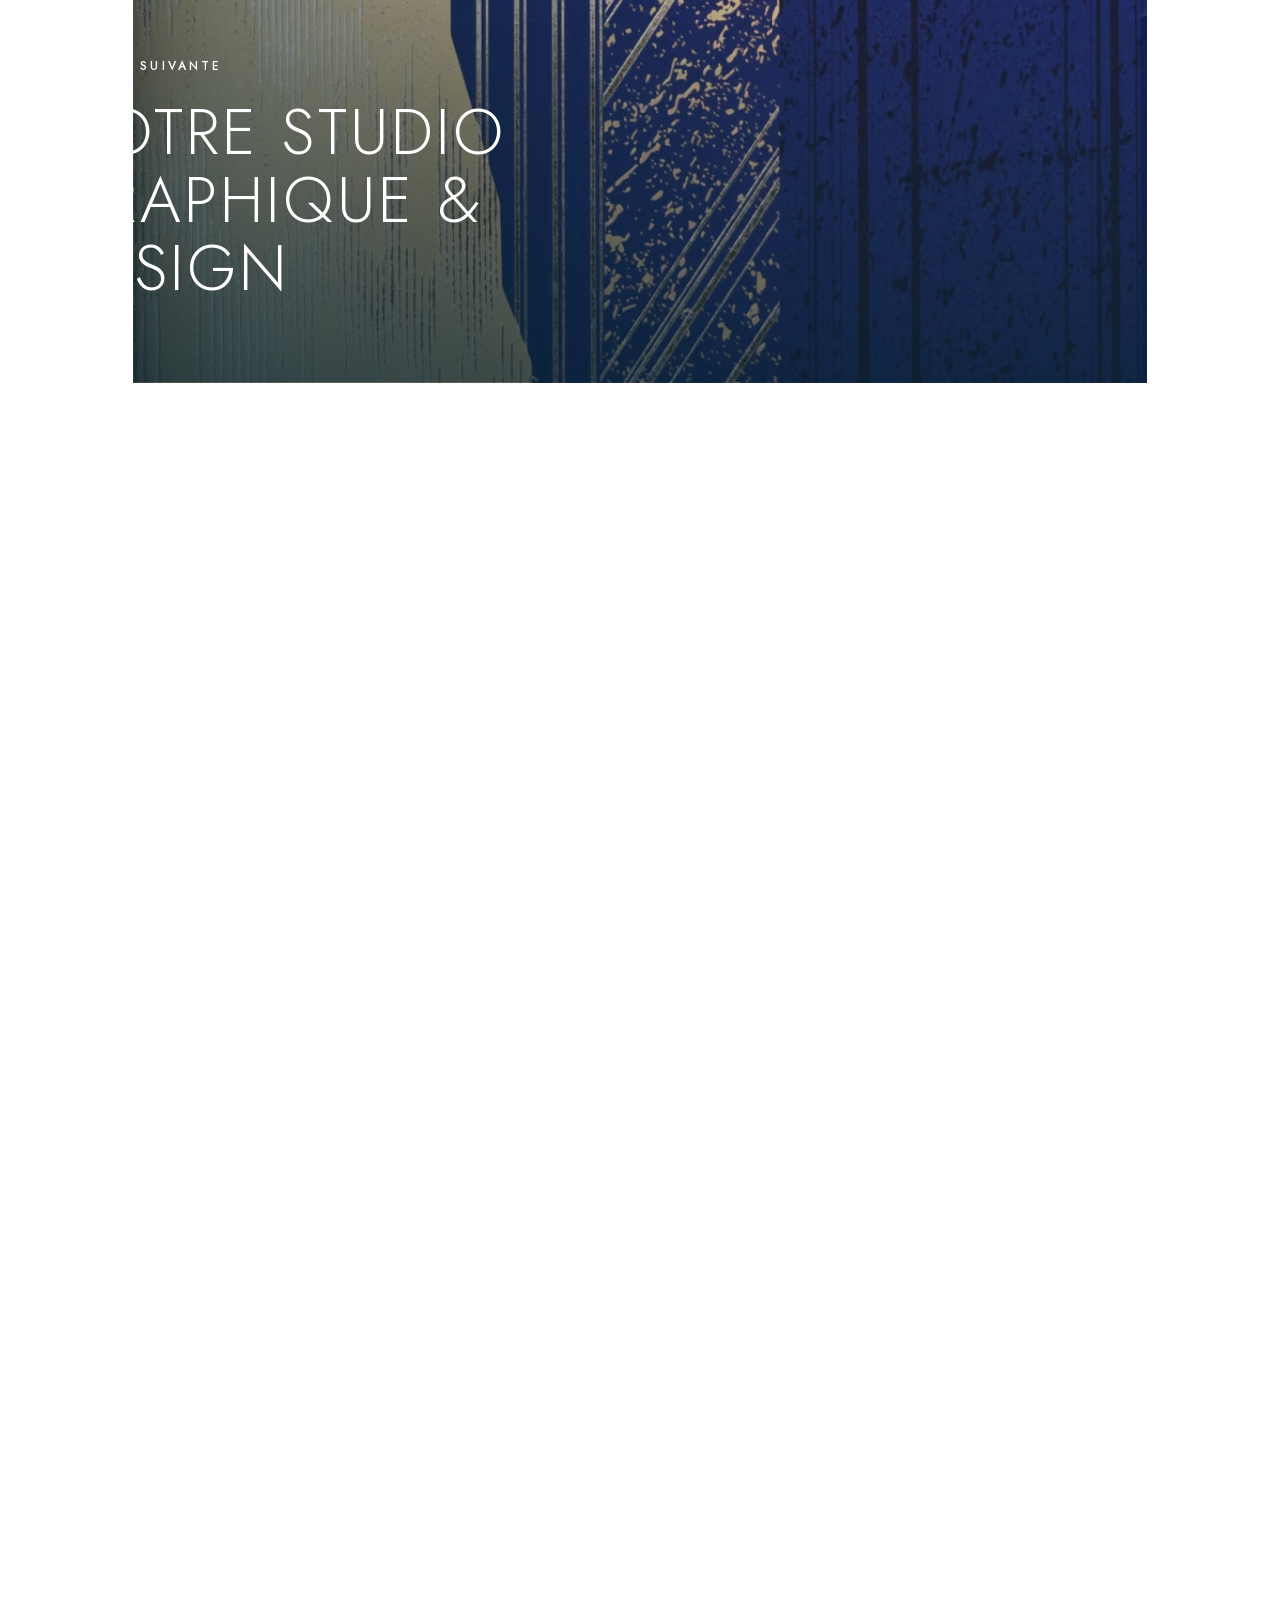
==== commit f7b1feca: "V2 : trois fonds purs sans mélange (brumes entre les scènes), le book clôt l'accueil sur l'encre, « " ====
--- a/ateliers-de-personnalisation/index.html
+++ b/ateliers-de-personnalisation/index.html
@@ -79,7 +79,7 @@
     <div class="intro__rest" data-reveal><p>Chaque expérience exclusive est pensée pour vous dans le respect de votre direction artistique et vos attentes.</p><p>Nous vous accompagnons de la conception jusqu’à la mise en place de l’animation</p><p>Nous portons une attention particulière à la technique, la gestuelle, le set-up pour vous offrir une expérience unique apportant le sentiment d’un privilège.</p><p>Une fois la conception finalisée, nous réalisons vos ateliers ou commandes avec nos artistes et artisans qualifiés en France et à l’international.</p><p>Pour vos marchés à l’international, nous vous créons des guidelines détaillées pour le déploiement de vos animations.</p></div>
   </div>
 </section>
-<section class="works" aria-label="Réalisations" data-scene="paper">
+<section class="works" aria-label="Réalisations">
   <div class="wrap">
     <div class="mosaic"><figure class="tile s1" id="piece-1" data-wipe><a class="tile__link" href="#piece-1" data-lb="1" data-item='{&quot;t&quot;: &quot;Ruinart&quot;, &quot;s&quot;: &quot;Carte Blanche 2023\nAtelier évènementiel - Dorure à chaud&quot;, &quot;d&quot;: &quot;Création et réalisation d’un atelier de personnalisation de dorure à chaud au Carreau du Temple.&quot;, &quot;jpg&quot;: &quot;../assets/media/0a2355af026d-1536.jpg&quot;, &quot;avif&quot;: &quot;../assets/media/0a2355af026d-1536.avif&quot;, &quot;alt&quot;: &quot;Ruinart, Carte Blanche 2023, Atelier évènementiel - Dorure à chaud&quot;}' aria-label="Agrandir : Ruinart, Carte Blanche 2023, Atelier évènementiel - Dorure à chaud"><picture><source type="image/avif" srcset="../assets/media/0a2355af026d-800.avif 800w, ../assets/media/0a2355af026d-1536.avif 1536w" sizes="(max-width: 767px) 92vw, 32vw"><img class="tile__img" src="../assets/media/0a2355af026d-800.jpg" srcset="../assets/media/0a2355af026d-800.jpg 800w, ../assets/media/0a2355af026d-1536.jpg 1536w" sizes="(max-width: 767px) 92vw, 32vw" width="800" height="800" alt="Ruinart, Carte Blanche 2023, Atelier évènementiel - Dorure à chaud" loading="lazy" decoding="async"></picture></a><figcaption class="tile__cap"><span class="tile__t">Ruinart</span><span class="tile__s">Carte Blanche 2023 · Atelier évènementiel - Dorure à chaud</span><span class="tile__d">Création et réalisation d’un atelier de personnalisation de dorure à chaud au Carreau du Temple.</span></figcaption></figure><figure class="tile s2" id="piece-2" data-wipe><a class="tile__link" href="#piece-2" data-lb="2" data-item='{&quot;t&quot;: &quot;Givenchy&quot;, &quot;s&quot;: &quot;La Collection Particulière\nAtelier retail - Gravure&quot;, &quot;d&quot;: &quot;Création d’illustrations sur-mesure, réalisées en gravure sur verre, pour La Collection Particulière à l’espace Pic Antin des Galeries Lafayette Haussmann&quot;, &quot;jpg&quot;: &quot;../assets/media/ed1e4c8ec7b2-1600.jpg&quot;, &quot;avif&quot;: &quot;../assets/media/ed1e4c8ec7b2-1600.avif&quot;, &quot;alt&quot;: &quot;Givenchy, La Collection Particulière, Atelier retail - Gravure&quot;}' aria-label="Agrandir : Givenchy, La Collection Particulière, Atelier retail - Gravure"><picture><source type="image/avif" srcset="../assets/media/ed1e4c8ec7b2-800.avif 800w, ../assets/media/ed1e4c8ec7b2-1600.avif 1600w" sizes="(max-width: 767px) 92vw, 64vw"><img class="tile__img" src="../assets/media/ed1e4c8ec7b2-800.jpg" srcset="../assets/media/ed1e4c8ec7b2-800.jpg 800w, ../assets/media/ed1e4c8ec7b2-1600.jpg 1600w" sizes="(max-width: 767px) 92vw, 64vw" width="800" height="800" alt="Givenchy, La Collection Particulière, Atelier retail - Gravure" loading="lazy" decoding="async"></picture></a><figcaption class="tile__cap"><span class="tile__t">Givenchy</span><span class="tile__s">La Collection Particulière · Atelier retail - Gravure</span><span class="tile__d">Création d’illustrations sur-mesure, réalisées en gravure sur verre, pour La Collection Particulière à l’espace Pic Antin des Galeries Lafayette Haussmann</span></figcaption></figure><figure class="tile s2" id="piece-3" data-wipe><a class="tile__link" href="#piece-3" data-lb="3" data-item='{&quot;t&quot;: &quot;Dior&quot;, &quot;s&quot;: &quot;Xmas Parties 2024\nConfection de Couronnes de Noël&quot;, &quot;d&quot;: &quot;Réalisation de couronnes de Noël en fleurs et végétaux séchés pour les Xmas Parties 2024 en France.&quot;, &quot;jpg&quot;: &quot;../assets/media/63471216a14a-1600.jpg&quot;, &quot;avif&quot;: &quot;../assets/media/63471216a14a-1600.avif&quot;, &quot;alt&quot;: &quot;Dior, Xmas Parties 2024, Confection de Couronnes de Noël&quot;}' aria-label="Agrandir : Dior, Xmas Parties 2024, Confection de Couronnes de Noël"><picture><source type="image/avif" srcset="../assets/media/63471216a14a-800.avif 800w, ../assets/media/63471216a14a-1600.avif 1600w" sizes="(max-width: 767px) 92vw, 64vw"><img class="tile__img" src="../assets/media/63471216a14a-800.jpg" srcset="../assets/media/63471216a14a-800.jpg 800w, ../assets/media/63471216a14a-1600.jpg 1600w" sizes="(max-width: 767px) 92vw, 64vw" width="800" height="1200" alt="Dior, Xmas Parties 2024, Confection de Couronnes de Noël" loading="lazy" decoding="async"></picture></a><figcaption class="tile__cap"><span class="tile__t">Dior</span><span class="tile__s">Xmas Parties 2024 · Confection de Couronnes de Noël</span><span class="tile__d">Réalisation de couronnes de Noël en fleurs et végétaux séchés pour les Xmas Parties 2024 en France.</span></figcaption></figure><figure class="tile s1" id="piece-4" data-wipe><a class="tile__link" href="#piece-4" data-lb="4" data-item='{&quot;t&quot;: &quot;Guerlain&quot;, &quot;s&quot;: &quot;Abeille Royale\nAtelier Participatif - Composition Florale&quot;, &quot;d&quot;: &quot;Création et mise en place d’un atelier participatif au siège de la Maison Guerlain pour la nouvelle crème riche Abeille Royale.&quot;, &quot;jpg&quot;: &quot;../assets/media/74d21afe5a7d-1600.jpg&quot;, &quot;avif&quot;: &quot;../assets/media/74d21afe5a7d-1600.avif&quot;, &quot;alt&quot;: &quot;Guerlain, Abeille Royale, Atelier Participatif - Composition Florale&quot;}' aria-label="Agrandir : Guerlain, Abeille Royale, Atelier Participatif - Composition Florale"><picture><source type="image/avif" srcset="../assets/media/74d21afe5a7d-800.avif 800w, ../assets/media/74d21afe5a7d-1600.avif 1600w" sizes="(max-width: 767px) 92vw, 32vw"><img class="tile__img" src="../assets/media/74d21afe5a7d-800.jpg" srcset="../assets/media/74d21afe5a7d-800.jpg 800w, ../assets/media/74d21afe5a7d-1600.jpg 1600w" sizes="(max-width: 767px) 92vw, 32vw" width="800" height="800" alt="Guerlain, Abeille Royale, Atelier Participatif - Composition Florale" loading="lazy" decoding="async"></picture></a><figcaption class="tile__cap"><span class="tile__t">Guerlain</span><span class="tile__s">Abeille Royale · Atelier Participatif - Composition Florale</span><span class="tile__d">Création et mise en place d’un atelier participatif au siège de la Maison Guerlain pour la nouvelle crème riche Abeille Royale.</span></figcaption></figure></div><div class="mosaic mosaic--tall"><figure class="tile s1 tile--video" data-wipe><video data-autoplay muted loop playsinline preload="none" poster="../assets/media/atelier-video-poster.jpg" aria-label="Film d’atelier : gaufrage à la main"><source src="../assets/media/atelier-video-720.mp4" type="video/mp4"></video><button class="tile__play" type="button">Lire le film</button></figure><figure class="tile s2" id="piece-5" data-wipe><a class="tile__link" href="#piece-5" data-lb="5" data-item='{&quot;t&quot;: &quot;Yves Saint Laurent Beauté Libre Atelier&quot;, &quot;s&quot;: &quot;Atelier retail international - Feuille d’or&quot;, &quot;d&quot;: &quot;Création et développement d’un atelier de personnalisation en feuille d’or. Réalisation de guidelines à destination des marchés à l’international.&quot;, &quot;jpg&quot;: &quot;../assets/media/7a570846d817-1080.jpg&quot;, &quot;avif&quot;: &quot;../assets/media/7a570846d817-1080.avif&quot;, &quot;alt&quot;: &quot;Yves Saint Laurent Beauté Libre Atelier, Atelier retail international - Feuille d’or&quot;}' aria-label="Agrandir : Yves Saint Laurent Beauté Libre Atelier, Atelier retail international - Feuille d’or"><picture><source type="image/avif" srcset="../assets/media/7a570846d817-800.avif 800w, ../assets/media/7a570846d817-1080.avif 1080w" sizes="(max-width: 767px) 92vw, 64vw"><img class="tile__img" src="../assets/media/7a570846d817-800.jpg" srcset="../assets/media/7a570846d817-800.jpg 800w, ../assets/media/7a570846d817-1080.jpg 1080w" sizes="(max-width: 767px) 92vw, 64vw" width="800" height="904" alt="Yves Saint Laurent Beauté Libre Atelier, Atelier retail international - Feuille d’or" loading="lazy" decoding="async"></picture></a><figcaption class="tile__cap"><span class="tile__t">Yves Saint Laurent Beauté Libre Atelier</span><span class="tile__s">Atelier retail international - Feuille d’or</span><span class="tile__d">Création et développement d’un atelier de personnalisation en feuille d’or. Réalisation de guidelines à destination des marchés à l’international.</span></figcaption></figure></div><div class="mosaic"><figure class="tile s1" id="piece-6" data-wipe><a class="tile__link" href="#piece-6" data-lb="6" data-item='{&quot;t&quot;: &quot;Guerlain&quot;, &quot;s&quot;: &quot;Xmas 2024\nAtelier retail international - Strass &amp; Calligraphie&quot;, &quot;d&quot;: &quot;Création et déploiement d’un atelier strass et calligraphie sur des ornements de Noël mettant en avant la collaboration entre la Maison Guerlain et l’artiste Shourouk.\n\nRéalisation des ateliers retail sur le marché France et création de guidelines à destination des marchés à l’international.&quot;, &quot;jpg&quot;: &quot;../assets/media/6cf80f2f42c2-1600.jpg&quot;, &quot;avif&quot;: &quot;../assets/media/6cf80f2f42c2-1600.avif&quot;, &quot;alt&quot;: &quot;Guerlain, Xmas 2024, Atelier retail international - Strass &amp; Calligraphie&quot;}' aria-label="Agrandir : Guerlain, Xmas 2024, Atelier retail international - Strass &amp; Calligraphie"><picture><source type="image/avif" srcset="../assets/media/6cf80f2f42c2-800.avif 800w, ../assets/media/6cf80f2f42c2-1600.avif 1600w" sizes="(max-width: 767px) 92vw, 32vw"><img class="tile__img" src="../assets/media/6cf80f2f42c2-800.jpg" srcset="../assets/media/6cf80f2f42c2-800.jpg 800w, ../assets/media/6cf80f2f42c2-1600.jpg 1600w" sizes="(max-width: 767px) 92vw, 32vw" width="800" height="800" alt="Guerlain, Xmas 2024, Atelier retail international - Strass &amp; Calligraphie" loading="lazy" decoding="async"></picture></a><figcaption class="tile__cap"><span class="tile__t">Guerlain</span><span class="tile__s">Xmas 2024 · Atelier retail international - Strass &amp; Calligraphie</span><span class="tile__d">Création et déploiement d’un atelier strass et calligraphie sur des ornements de Noël mettant en avant la collaboration entre la Maison Guerlain et l’artiste Shourouk.
 
@@ -106,7 +106,7 @@
 Réalisation des ateliers retail sur le marché France et création de guidelines à destination des marchés à l’international.</span></figcaption></figure><div class="tile tile--cta s1" data-wipe><h2 class="t-up">Nous contacter</h2><p><a href="tel:+33144098185">+33 (0) 1 44 09 81 85</a></p><p><a href="mailto:contact@cobaltcreation.com">contact@cobaltcreation.com</a></p></div></div>
   </div>
 </section>
-<section class="film" aria-labelledby="film-t" data-scene="ink">
+<section class="film" aria-labelledby="film-t">
   <div class="wrap">
     <div class="film__frame" data-film="PG_bCMPUA3M" data-title="Atelier Gravure by Givenchy">
       <button class="film__btn" type="button" aria-describedby="film-n"><picture><source type="image/avif" srcset="../assets/media/givenchy-film-1280.avif"><img src="../assets/media/givenchy-film-1280.jpg" width="1280" height="720" alt="" loading="lazy" decoding="async"></picture>
@@ -115,11 +115,10 @@
     <p class="film__note" id="film-n">La vidéo est hébergée par YouTube : elle ne se charge qu’au clic.</p>
   </div>
 </section>
-<div class="nx" data-nx data-scene="ink">
+<div class="nx" data-nx>
   <a class="next" href="../design-graphique-design-papier/">
-    <span class="next__media" aria-hidden="true" data-nx-media><picture><source type="image/avif" srcset="../assets/media/56d6a37866f5-x733.avif 733w, ../assets/media/56d6a37866f5-x1200.avif 1200w, ../assets/media/56d6a37866f5-x1280.avif 1280w, ../assets/media/56d6a37866f5-x1920.avif 1920w, ../assets/media/56d6a37866f5-x1980.avif 1980w" sizes="max(100vw, calc(100vh * 0.666))"><img class="next__img" src="../assets/media/56d6a37866f5-x733.jpg" srcset="../assets/media/56d6a37866f5-x733.jpg 733w, ../assets/media/56d6a37866f5-x1200.jpg 1200w, ../assets/media/56d6a37866f5-x1280.jpg 1280w, ../assets/media/56d6a37866f5-x1920.jpg 1920w, ../assets/media/56d6a37866f5-x1980.jpg 1980w" sizes="max(100vw, calc(100vh * 0.666))" width="733" height="1100" alt="" loading="lazy" decoding="async"></picture></span>
-    <span class="next__k">Rubrique suivante</span>
-    <span class="next__t">Notre studio graphique &amp; design</span>
+    <span class="next__media" aria-hidden="true" data-nx-media><picture><source type="image/avif" srcset="../assets/media/56d6a37866f5-x733.avif 733w, ../assets/media/56d6a37866f5-x1200.avif 1200w, ../assets/media/56d6a37866f5-x1280.avif 1280w, ../assets/media/56d6a37866f5-x1920.avif 1920w, ../assets/media/56d6a37866f5-x1980.avif 1980w" sizes="max(100vw, calc(100vh * 0.666))"><img class="next__img" src="../assets/media/56d6a37866f5-x733.jpg" srcset="../assets/media/56d6a37866f5-x733.jpg 733w, ../assets/media/56d6a37866f5-x1200.jpg 1200w, ../assets/media/56d6a37866f5-x1280.jpg 1280w, ../assets/media/56d6a37866f5-x1920.jpg 1920w, ../assets/media/56d6a37866f5-x1980.jpg 1980w" sizes="max(100vw, calc(100vh * 0.666))" width="733" height="1100" alt="" loading="lazy" decoding="async"></picture><span class="hero__shade"></span></span>
+    <span class="next__in wrap"><span class="next__k">Rubrique suivante</span><span class="next__t">Notre studio graphique &amp; design</span></span>
   </a>
 </div>
 </main>
--- a/assets/site.css
+++ b/assets/site.css
@@ -12,7 +12,7 @@
   --text: #2E5268;          /* 8.3:1 on white */
   --mute: #4B6A80;          /* 5.7:1 on white */
   --gold: #D0AB7E;          /* decorative and on ink only */
-  --gold-ink: #8A6A3E;      /* gold for small text on white, 5:1 */
+  --gold-ink: #7E6037;      /* gold for small text on white and cream, 5:1 */
   --paper: #FFFFFF;
   --mist: #F2F5F7;
   --line: rgba(2, 55, 79, .14);
@@ -71,7 +71,7 @@
   position: fixed; inset: 0 0 auto 0; z-index: 40; height: var(--hd);
   display: flex; align-items: center; justify-content: space-between; gap: 24px; padding-inline: var(--gut);
   background: rgba(255, 255, 255, .95); -webkit-backdrop-filter: saturate(1.4) blur(12px); backdrop-filter: saturate(1.4) blur(12px);
-  box-shadow: 0 1px 0 var(--line); color: var(--ink);
+  color: var(--ink);
   transition: background-color .6s var(--ease), box-shadow .6s var(--ease), color .6s var(--ease);
 }
 .hd.is-over { background: transparent; -webkit-backdrop-filter: none; backdrop-filter: none; box-shadow: none; color: #fff; }
@@ -108,7 +108,6 @@
   .hd.is-menu { background: var(--paper); color: var(--ink); }
   .hd.is-menu .hd__logo-ink { opacity: 1; } .hd.is-menu .hd__logo-cream { opacity: 0; }
   .menu ul { list-style: none; margin: 0; padding: 0; }
-  .menu li + li { border-top: 1px solid var(--line); }
   .menu a.menu__link { display: block; padding: 16px 0; text-decoration: none; font-size: 17px; letter-spacing: .12em; text-transform: uppercase; color: var(--ink); }
   .menu a.menu__link[aria-current="page"] { color: var(--gold-ink); }
   .menu__foot { font-size: 14px; color: var(--mute); margin-top: 32px; }
@@ -117,8 +116,23 @@
 
 /* ---------- F2 hero banner: full screen, live slides, right to left every 3 s ---------- */
 .hero { position: relative; height: 100vh; height: 100dvh; min-height: 560px; overflow: hidden; color: #fff; background: var(--ink); outline: none; --dim: 0; }
-.hero::after { content: ""; position: absolute; inset: 0; background: #011a26; opacity: var(--dim); pointer-events: none; }
-.manifest, .intro { position: relative; z-index: 2; background: var(--paper); box-shadow: 0 -30px 70px -30px rgba(1, 26, 38, .45); }
+/* the page after the hero has no top edge: the photograph washes out to paper from the bottom up (the top stays dark
+   under the white header) and the paper rises into it as a mist (--lead, set by the script once the visitor scrolls,
+   so the photograph is untouched at rest). Eased ramps: a linear one shows a band where it ends. */
+.hero::after { content: ""; position: absolute; inset: 0; background: linear-gradient(rgba(1, 30, 44, .2), rgba(1, 30, 44, .62)); opacity: var(--dim); pointer-events: none; }
+/* grounds: three pure colours, never mixed. A scene's ground changes only under a full-bleed photograph or through a
+   mist: the next ground rising as an eased gradient (a linear ramp shows a band where it ends) */
+.manifest, .intro, .frame, .mt, .stack, .works, .film, .nx, .hx, .fb, .trust, .mapx, .legal { position: relative; z-index: 2; }
+.manifest, .frame, .mapx { background: var(--cream); }
+.intro, .works, .film, .nx, .hx, .trust, .legal { background: var(--paper); }
+.fb { background: var(--ink); }
+.manifest { --n: 243 238 228; } .intro { --n: 255 255 255; }
+[data-mist="ink"] { --n: 2 55 79; } [data-mist="paper"] { --n: 255 255 255; }
+.manifest::before, .intro::before, [data-mist]::after { content: ""; position: absolute; left: 0; right: 0; height: var(--mist-h, 42vh); pointer-events: none;
+  background: linear-gradient(rgb(var(--n) / 0), rgb(var(--n) / .05) 15%, rgb(var(--n) / .18) 30%, rgb(var(--n) / .4) 46%, rgb(var(--n) / .64) 62%, rgb(var(--n) / .85) 78%, rgb(var(--n) / .97) 92%, rgb(var(--n))); }
+.manifest::before, .intro::before { bottom: 100%; opacity: var(--lead, 0); }
+[data-mist]::after { bottom: 0; z-index: 3; }
+[data-mist] { padding-bottom: var(--mist-h, 42vh) !important; }
 .hero__slides { position: absolute; inset: 0; touch-action: pan-y; cursor: grab; }
 .hero__slides:active { cursor: grabbing; }
 .sl { position: absolute; inset: 0; overflow: hidden; visibility: hidden; }
@@ -153,13 +167,12 @@
 .hero:focus-visible { outline: 2px solid #fff; outline-offset: -10px; }
 
 /* ---------- manifesto: words light up with the scroll ---------- */
-.manifest { padding-block: clamp(110px, 15vw, 220px) clamp(90px, 12vw, 180px); }
+.manifest { padding-block: 12vh clamp(90px, 12vw, 180px); }
 .manifest__lit, .intro__lit { font-weight: 300; color: var(--ink); line-height: 1.32; margin: 0; }
 .manifest__lit { font-size: clamp(26px, 3.1vw, 50px); max-width: 26em; line-height: 1.26; }
 .js .manifest__lit .w, .js .intro__lit .w { opacity: .16; transition: opacity .2s linear; }
 .manifest__lit .w.is-lit, .intro__lit .w.is-lit { opacity: 1; }
 /* ---------- the frame opens: a photograph grows from a small frame to full screen ---------- */
-.frame { position: relative; z-index: 2; background: var(--paper); }
 .frame__pin { position: relative; height: 100vh; height: 100dvh; min-height: 560px; overflow: hidden; }
 .frame__media { position: absolute; inset: 0; overflow: hidden; background: var(--ink); color: #fff; will-change: clip-path; }
 .frame__img { width: 100%; height: 100%; object-fit: cover; transform-origin: 50% 50%; }
@@ -174,8 +187,11 @@
 .frame.is-live + .stack { margin-top: -100vh; }
 
 /* ---------- F3 métiers: stacking cards ---------- */
-.stack { position: relative; z-index: 3; background: var(--ink); }
-.card { position: sticky; top: 0; height: 100vh; height: 100dvh; min-height: 640px; }
+/* each panel dissolves in over the one before through a soft top edge (--f, 1 → 0 as it arrives), never a line;
+   the last one holds while it dissolves into the cream of the works that follow */
+.stack { z-index: 3; }
+.card { position: sticky; top: 0; height: 100vh; height: 100dvh; min-height: 640px;
+  -webkit-mask-image: linear-gradient(transparent, #000 calc(var(--f, 0) * 75vh)); mask-image: linear-gradient(transparent, #000 calc(var(--f, 0) * 75vh)); }
 .card:not(:last-child) { margin-bottom: 50vh; }   /* each panel holds still for a moment before the next one covers it */
 .card__in { display: grid; grid-template-columns: minmax(0, 1.18fr) minmax(0, 1fr); height: 100%; position: relative; background: var(--paper); transform-origin: 50% 40%; }
 .card:nth-child(even) .card__media { order: 2; }
@@ -197,10 +213,9 @@
 .more:hover span { transform: translateX(8px); }
 
 /* ---------- réalisations: pinned horizontal gallery ---------- */
-.hx { background: var(--cream); }
 .hx__pin { position: relative; min-height: 100vh; min-height: 100dvh; display: flex; flex-direction: column; justify-content: center; gap: clamp(22px, 3.4vh, 40px); padding-block: calc(var(--hd) + 8px) 28px; overflow: hidden; }
 .hx__ghost { position: absolute; left: 0; bottom: -.12em; z-index: 0; white-space: nowrap; pointer-events: none; user-select: none;
-  font-size: 15vw; font-weight: 300; line-height: 1; letter-spacing: .02em; text-transform: uppercase; color: transparent; -webkit-text-stroke: 1px rgba(2, 55, 79, .2); }
+  display: none; }
 .hx__head, .hx__viewport, .hx__bar { position: relative; z-index: 1; }
 .hx__head { display: flex; flex-wrap: wrap; justify-content: space-between; align-items: baseline; gap: 12px 32px; }
 .hx__rubrics { list-style: none; display: flex; flex-wrap: wrap; gap: 6px 26px; margin: 0; padding: 0; }
@@ -212,15 +227,11 @@
 .hx__item:nth-child(even) { margin-top: 6vh; }
 .hx__frame { display: block; height: min(54vh, 560px); aspect-ratio: var(--ar, .8); overflow: hidden; background: #fff; }
 .hx__img { width: 116%; max-width: none; height: 100%; margin-left: -8%; object-fit: cover; }
-.hx__item a:hover .hx__frame { outline: 1px solid var(--gold); outline-offset: 6px; }
 .hx__cap { max-width: calc(min(54vh, 560px) * var(--ar, .8)); }
 .hx__cap { display: block; padding-top: 14px; }
 .hx__t { display: block; font-size: 13px; font-weight: 500; letter-spacing: .14em; text-transform: uppercase; color: var(--ink); }
 .hx__s { display: block; font-size: 14px; color: var(--mute); line-height: 1.5; margin-top: 2px; }
-.hx__r { display: block; font-size: 11px; font-weight: 500; letter-spacing: .16em; text-transform: uppercase; color: #7E6037; margin-top: 8px; }   /* 5:1 on the cream ground */
-.hx__bar { height: 1px; }
-.hx__bar::before { content: ""; display: block; height: 1px; background: var(--line); }
-.hx__bar span { display: block; height: 1px; margin-top: -1px; background: var(--ink); transform-origin: left; transform: scaleX(0); }
+.hx__r { display: block; font-size: 11px; font-weight: 500; letter-spacing: .16em; text-transform: uppercase; color: var(--gold-ink); margin-top: 8px; }
 
 /* ---------- F4 book: turns in 3D with the scroll ---------- */
 .book { background: var(--ink); color: var(--cream); overflow: hidden; }
@@ -240,7 +251,7 @@
 .book__meta { display: block; margin-top: 18px; font-size: 13px; color: #9FB2BF; }
 
 /* ---------- F5 trust: two-row marquee that answers the scroll ---------- */
-.trust { padding-block: clamp(100px, 12vw, 170px); overflow: hidden; background: var(--paper); }
+.trust { padding-top: clamp(100px, 12vw, 170px); overflow: hidden; }
 .trust__t { text-align: center; margin-bottom: clamp(48px, 6vw, 80px); }
 .mq { display: grid; gap: clamp(18px, 2.4vw, 34px);
   -webkit-mask-image: linear-gradient(90deg, transparent, #000 12%, #000 88%, transparent); mask-image: linear-gradient(90deg, transparent, #000 12%, #000 88%, transparent); }
@@ -261,15 +272,20 @@
 /* ---------- call-out ---------- */
 .end { position: relative; z-index: 0; background: var(--ink); color: var(--cream); }
 .end.is-reveal { position: sticky; bottom: 0; }
-.callout { padding-block: clamp(90px, 12vw, 170px) clamp(64px, 8vw, 110px); text-align: center; }
+.callout { padding-block: clamp(90px, 12vw, 170px) clamp(56px, 7vw, 96px); }
 .callout__big { display: inline-flex; align-items: center; gap: .3em; text-decoration: none; color: var(--cream); font-weight: 300; text-transform: uppercase; letter-spacing: .03em; font-size: clamp(42px, 8.4vw, 140px); line-height: 1; }
 .callout__big:focus-visible, .end a:focus-visible { outline-color: var(--gold); }
 .callout__arrow { font-size: .5em; transition: transform .6s var(--expo); }
 .callout__big:hover .callout__arrow { transform: translateX(.3em); }
 .callout__big .split { background: linear-gradient(var(--gold), var(--gold)) no-repeat 0 100% / 0 2px; transition: background-size .8s var(--expo); padding-bottom: .06em; }
 .callout__big:hover .split { background-size: 100% 2px; }
-.callout__ways { display: flex; flex-wrap: wrap; justify-content: center; gap: 10px 40px; margin-top: 40px; font-size: 18px; }
+.callout__ways { display: flex; flex-wrap: wrap; gap: 10px 40px; margin-top: 36px; font-size: 18px; }
 .callout__ways a { color: var(--cream); text-decoration: none; }
+@media (prefers-reduced-motion: no-preference) {
+  .js:not(.no-gsap) [data-end-in] .callout__ways { opacity: 0; transform: translateY(18px); transition: opacity .9s var(--ease) .25s, transform 1.1s var(--expo) .25s; }
+  .js:not(.no-gsap) [data-end-in].is-on .callout__ways { opacity: 1; transform: none; }
+}
+.p-contact .mapx, .p-legal .legal { --mist-h: 30vh; }
 .callout__ways a:hover { text-decoration: underline; text-decoration-color: var(--gold); text-underline-offset: 4px; }
 
 /* ---------- rubric intro ---------- */
@@ -332,7 +348,7 @@
 }
 
 /* ---------- F8 film ---------- */
-.film { padding-block: clamp(90px, 11vw, 160px); background: var(--ink); }
+.film { padding-block: clamp(20px, 3vw, 40px) clamp(90px, 11vw, 160px); }
 .film__frame { position: relative; aspect-ratio: 16 / 9; background: #000; overflow: hidden; }
 .film__btn { position: absolute; inset: 0; width: 100%; border: 0; padding: 0; cursor: pointer; background: #000; }
 .film__btn img { width: 100%; height: 100%; object-fit: cover; opacity: .8; transition: opacity .6s var(--ease), transform 1.6s var(--expo); }
@@ -342,19 +358,23 @@
 .film__icon { width: 84px; height: 84px; border: 1px solid rgba(255, 255, 255, .9); border-radius: 50%; display: grid; place-items: center; transition: transform .6s var(--expo), background-color .5s var(--ease); }
 .film__icon::after { content: ""; border-style: solid; border-width: 10px 0 10px 16px; border-color: transparent transparent transparent #fff; margin-left: 5px; }
 .film__btn:hover .film__icon { transform: scale(1.1); background: rgba(255, 255, 255, .12); }
-.film__note { font-size: 13px; color: #9FB2BF; margin-top: 14px; }
+.film__note { font-size: 13px; color: var(--mute); margin-top: 14px; }
 .film iframe { position: absolute; inset: 0; width: 100%; height: 100%; border: 0; }
 
 /* ---------- next rubric ---------- */
-.nx { background: var(--ink); }
-.next { position: relative; display: grid; place-items: center; align-content: center; gap: 16px; height: 100vh; height: 100dvh; min-height: 520px; overflow: hidden; color: #fff; text-decoration: none; text-align: center; background: var(--ink); }
-.next__media { position: absolute; inset: 0; overflow: hidden; will-change: clip-path; }
-.next__img { width: 100%; height: 100%; object-fit: cover; opacity: .55; transition: opacity 1s var(--ease); }
-.next:hover .next__img { opacity: .72; }
+.next { position: relative; display: block; height: 100vh; height: 100dvh; min-height: 520px; overflow: hidden; color: #fff; text-decoration: none; background: var(--ink); }
+.next.is-closed { background: transparent; }   /* while its frame opens on the paper */
+.next__media { position: absolute; inset: 0; overflow: hidden; background: var(--ink); will-change: clip-path; }
+.next__img { width: 100%; height: 100%; object-fit: cover; transition: transform 1.6s var(--expo); }
+.next:hover .next__img { transform: scale(1.03); }
+.next__media .hero__shade { z-index: 1; }
+/* as the page lifts off the end panel, ink rises over the photograph from the bottom (--lift 0 → 1; ink from the first pixel) */
+.next__media::after { content: ""; position: absolute; left: 0; right: 0; bottom: 0; z-index: 2; height: calc(var(--lift, 0) * 85vh); pointer-events: none;
+  background: linear-gradient(rgb(2 55 79 / 0), rgb(2 55 79 / .18) 30%, rgb(2 55 79 / .64) 62%, rgb(2 55 79 / .97) 92%, var(--ink)); }
 .next:focus-visible { outline-color: #fff; outline-offset: -12px; }
-.next__k, .next__t { position: relative; }
-.next__k { font-size: 12px; font-weight: 500; letter-spacing: .26em; text-transform: uppercase; }
-.next__t { font-size: clamp(30px, 5vw, 76px); font-weight: 300; text-transform: uppercase; letter-spacing: .05em; line-height: 1.05; max-width: 16ch; padding-inline: var(--gut); }
+.next__in { position: absolute; left: 0; right: 0; bottom: clamp(110px, 17vh, 180px); z-index: 3; }
+.next__k { display: block; font-size: 12px; font-weight: 500; letter-spacing: .26em; text-transform: uppercase; margin-bottom: 22px; }
+.next__t { display: block; font-size: clamp(34px, 5vw, 80px); font-weight: 300; text-transform: uppercase; letter-spacing: .05em; line-height: 1.06; max-width: 16ch; }
 
 /* ---------- lightbox ---------- */
 .lb { width: 100vw; height: 100dvh; max-width: none; max-height: none; margin: 0; padding: 0; border: 0; background: #fff; color: var(--text); overflow: hidden; }
@@ -429,7 +449,7 @@
 .tp__c a { color: var(--text); text-decoration: none; }
 .tp__c a:hover { color: var(--ink); text-decoration: underline; text-decoration-color: var(--gold); text-underline-offset: 3px; }
 /* address band; the map takes its place on request */
-.mapx { position: relative; min-height: 66vh; display: grid; align-content: center; background: var(--cream); overflow: hidden; }
+.mapx { min-height: 66vh; display: grid; align-content: center; overflow: hidden; }
 .mapx__in { padding-block: clamp(90px, 11vw, 150px); }
 .mapx__k { font-size: 12px; font-weight: 500; letter-spacing: .24em; text-transform: uppercase; color: #7E6037; margin-bottom: 28px; }
 .mapx__addr { font-size: clamp(27px, 5.4vw, 88px); font-weight: 300; line-height: 1.04; text-transform: uppercase; letter-spacing: .02em; color: var(--ink); margin: 0 0 clamp(36px, 5vw, 56px); }
@@ -438,10 +458,10 @@
   background: linear-gradient(var(--gold), var(--gold)) no-repeat 0 100% / 100% 1px; transition: background-size .6s var(--expo); }
 .lnk:hover { background-size: 0 1px; background-position: 100% 100%; }
 .mapx__note { font-size: 13px; color: var(--mute); margin: 18px 0 0; }
-.mapx iframe { position: absolute; inset: 0; width: 100%; height: 100%; border: 0; }
+.mapx iframe { position: absolute; left: 0; top: 0; width: 100%; height: calc(100% - var(--mist-h, 42vh)); border: 0; }
 
 /* ---------- legal ---------- */
-.legal { padding: clamp(56px, 7vw, 96px) 0 clamp(72px, 9vw, 120px); }
+.legal { padding-top: clamp(56px, 7vw, 96px); }
 .legal__in { max-width: 820px; }
 .legal .ct-title { font-size: clamp(32px, 4.6vw, 64px); }
 .legal h2 { font-size: 20px; margin: 48px 0 16px; }
@@ -450,7 +470,7 @@
 .legal li { margin-bottom: 6px; }
 
 /* ---------- F10 footer ---------- */
-.ft { border-top: 1px solid rgba(243, 238, 228, .14); padding: clamp(48px, 6vw, 72px) 0 40px; font-size: 14px; color: #9FB2BF; }
+.ft { padding: clamp(40px, 5vw, 64px) 0 40px; font-size: 14px; color: #9FB2BF; }
 .ft__in { display: grid; grid-template-columns: auto 1fr auto; gap: 28px 56px; align-items: center; }
 .ft img { height: 44px; width: auto; }
 .ft__name { color: var(--cream); letter-spacing: .14em; text-transform: uppercase; font-size: 13px; margin-bottom: 6px; }
@@ -474,7 +494,7 @@
   .hx__frame { height: auto; width: 72vw; aspect-ratio: 4 / 5; }
   .hx__img { width: 100%; margin-left: 0; }
   .hx__cap { max-width: 72vw; }
-  .next { height: 78vh; }
+  .next { height: 82vh; }
   .hx__pin { min-height: 0; padding-block: clamp(72px, 12vw, 110px); }
   .hx__viewport { overflow-x: auto; scroll-snap-type: x mandatory; -webkit-overflow-scrolling: touch; scrollbar-width: none; }
   .hx__viewport::-webkit-scrollbar { display: none; }
@@ -519,13 +539,6 @@
 @keyframes pt-cover { to { clip-path: inset(0 0 0 0); } }
 html.pt-in::after { content: ""; animation: pt-lift .95s var(--expo) .2s forwards; }
 @keyframes pt-lift { to { clip-path: inset(0 0 100% 0); } }
-
-/* ---------- a label follows the pointer over the works ---------- */
-.cur { position: fixed; left: 0; top: 0; z-index: 90; width: 86px; height: 86px; margin: -43px 0 0 -43px; border-radius: 50%; display: grid; place-items: center; pointer-events: none;
-  background: var(--ink); color: var(--cream); font-size: 11px; font-weight: 500; letter-spacing: .2em; text-indent: .2em; text-transform: uppercase;
-  scale: 0; transition: scale .5s var(--expo); }
-.cur.is-on { scale: 1; }
-.has-cur [data-lb], .has-cur .hx__item a, .has-cur .card__media { cursor: none; }
 
 /* ---------- lightbox: the photograph opens from inside its frame ---------- */
 @media (prefers-reduced-motion: no-preference) {
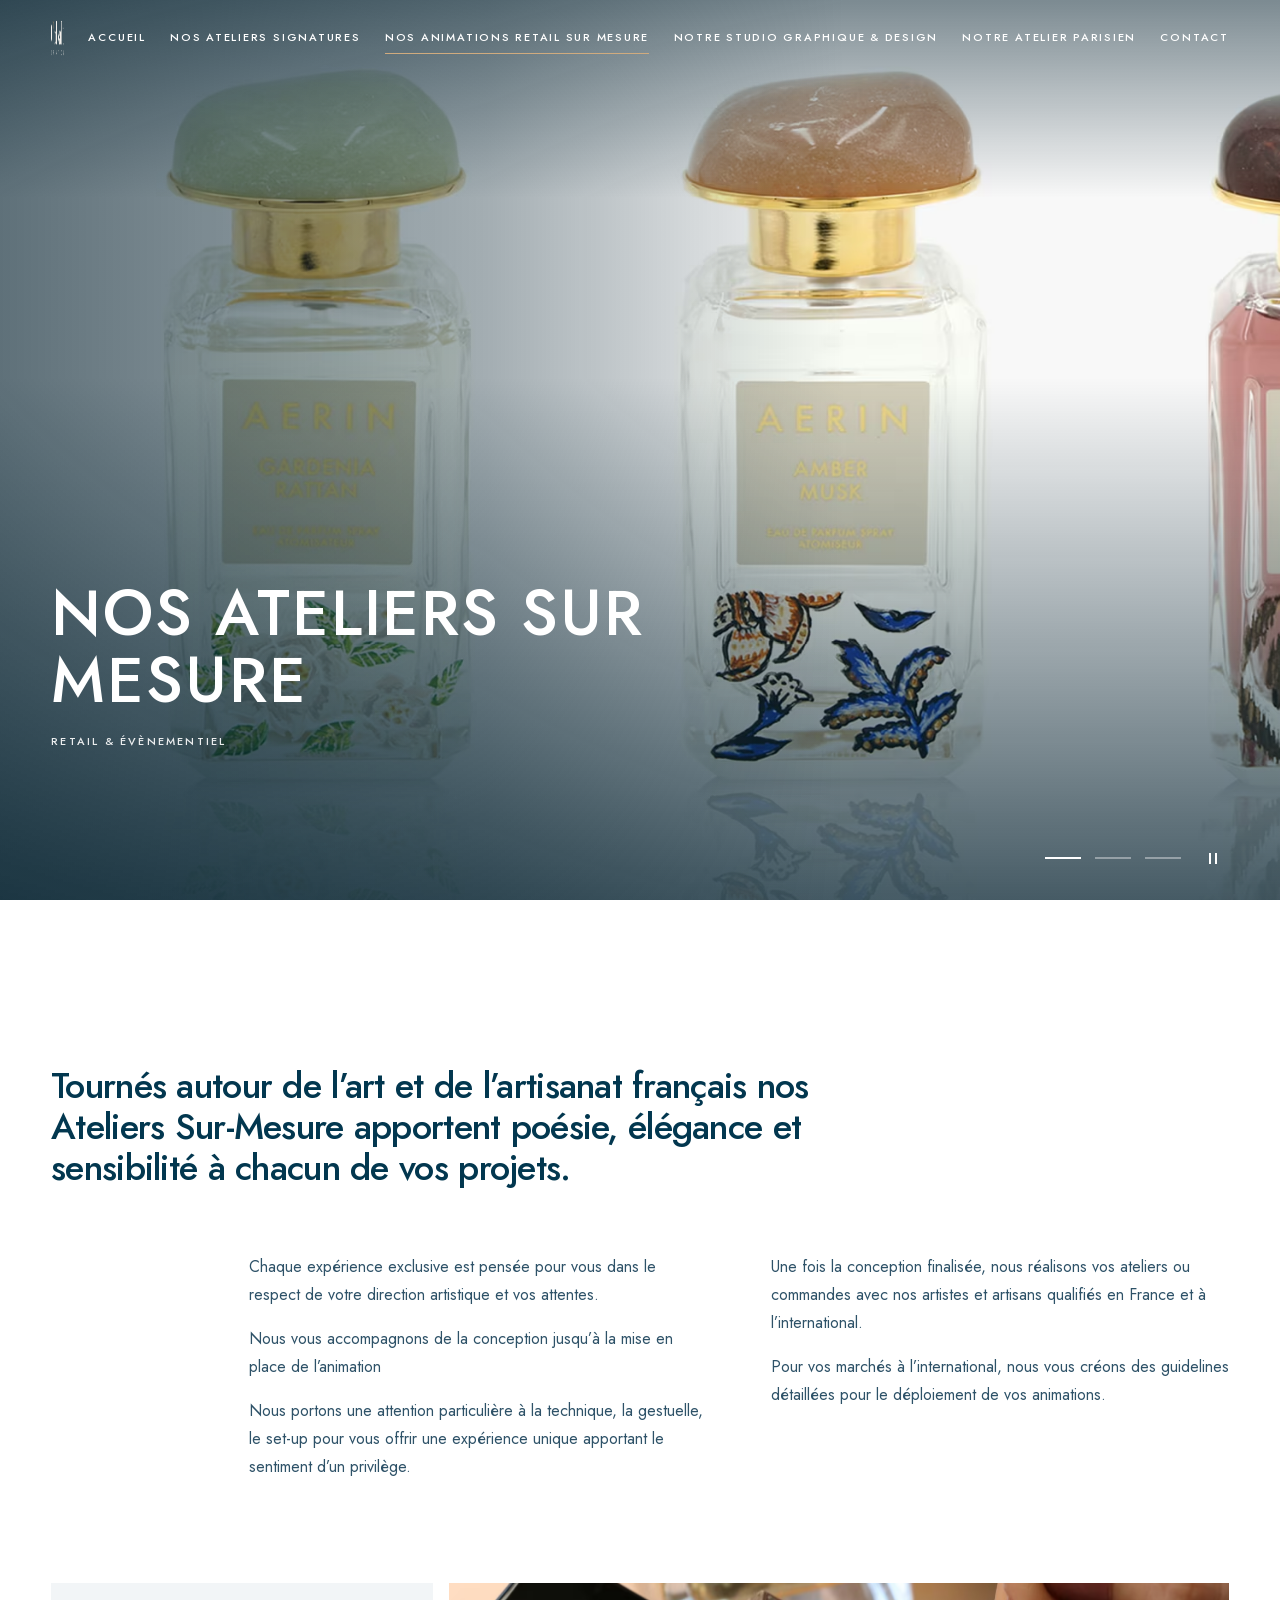
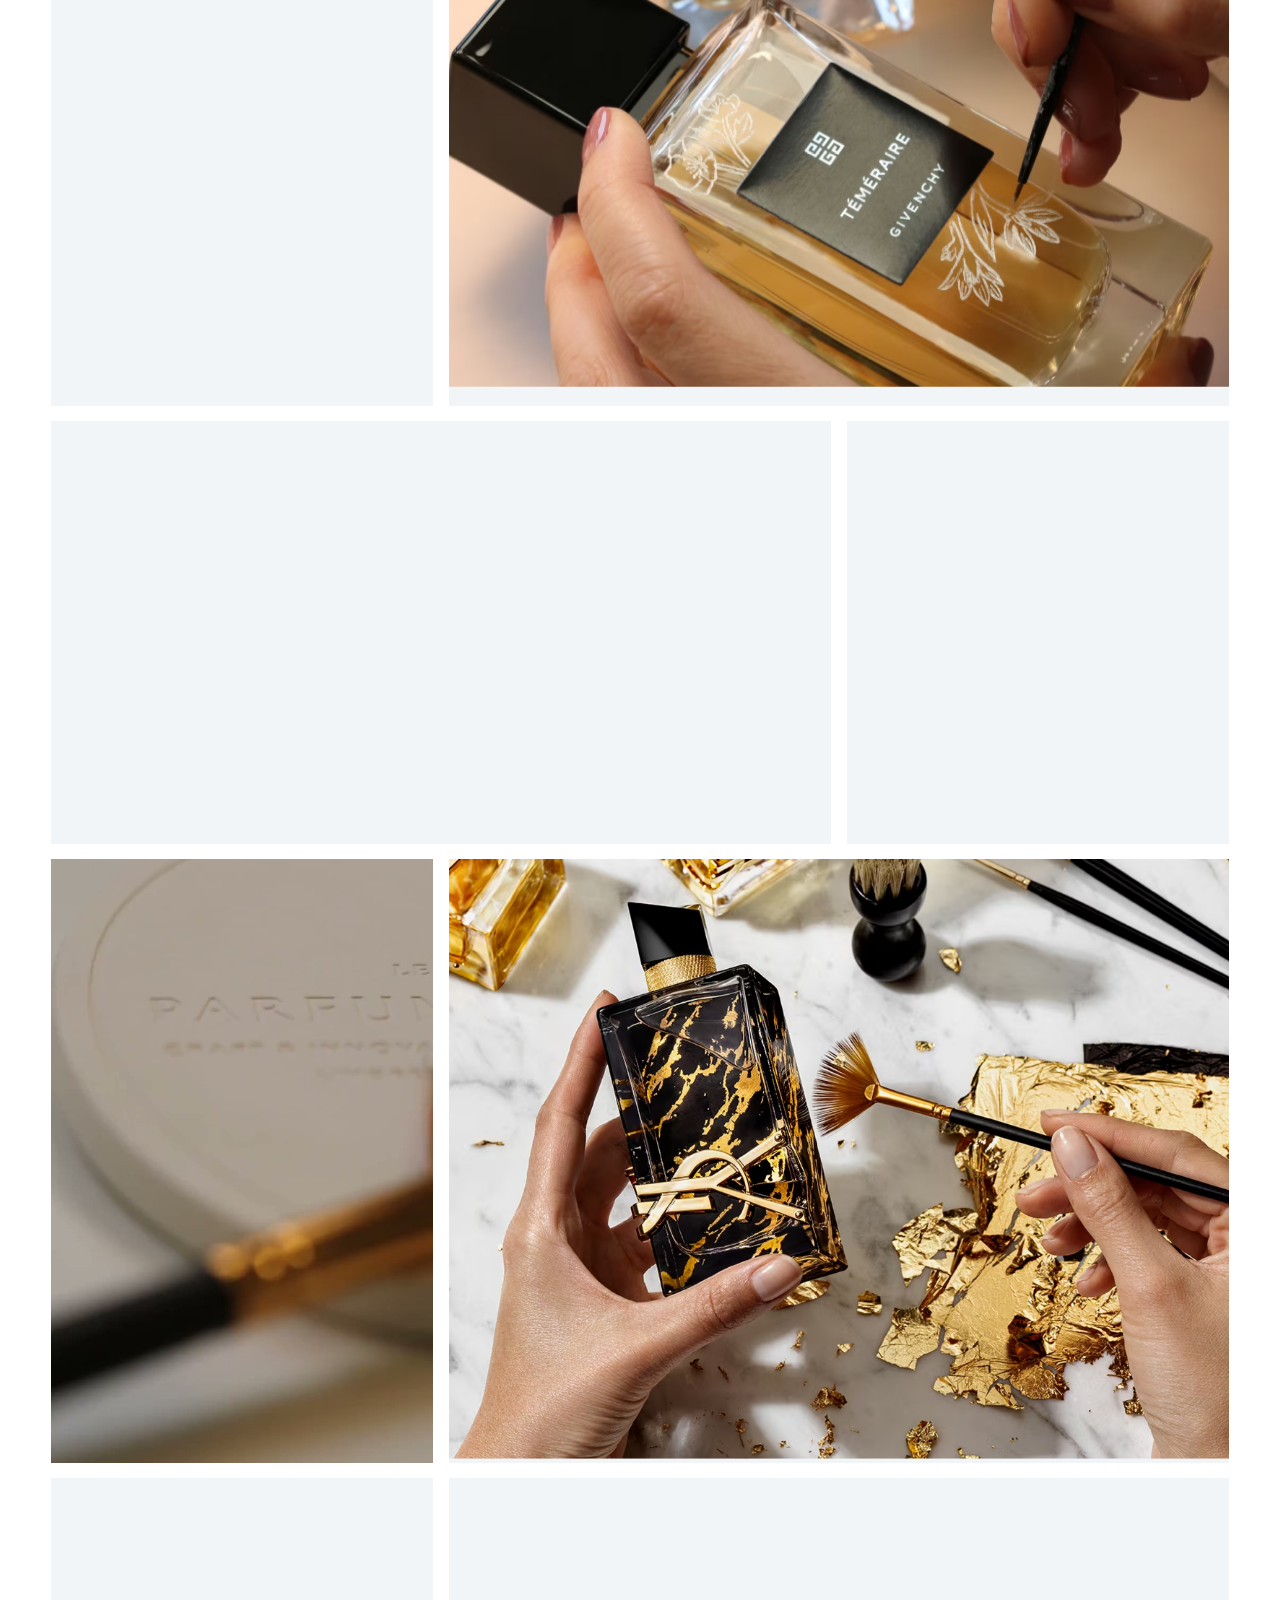
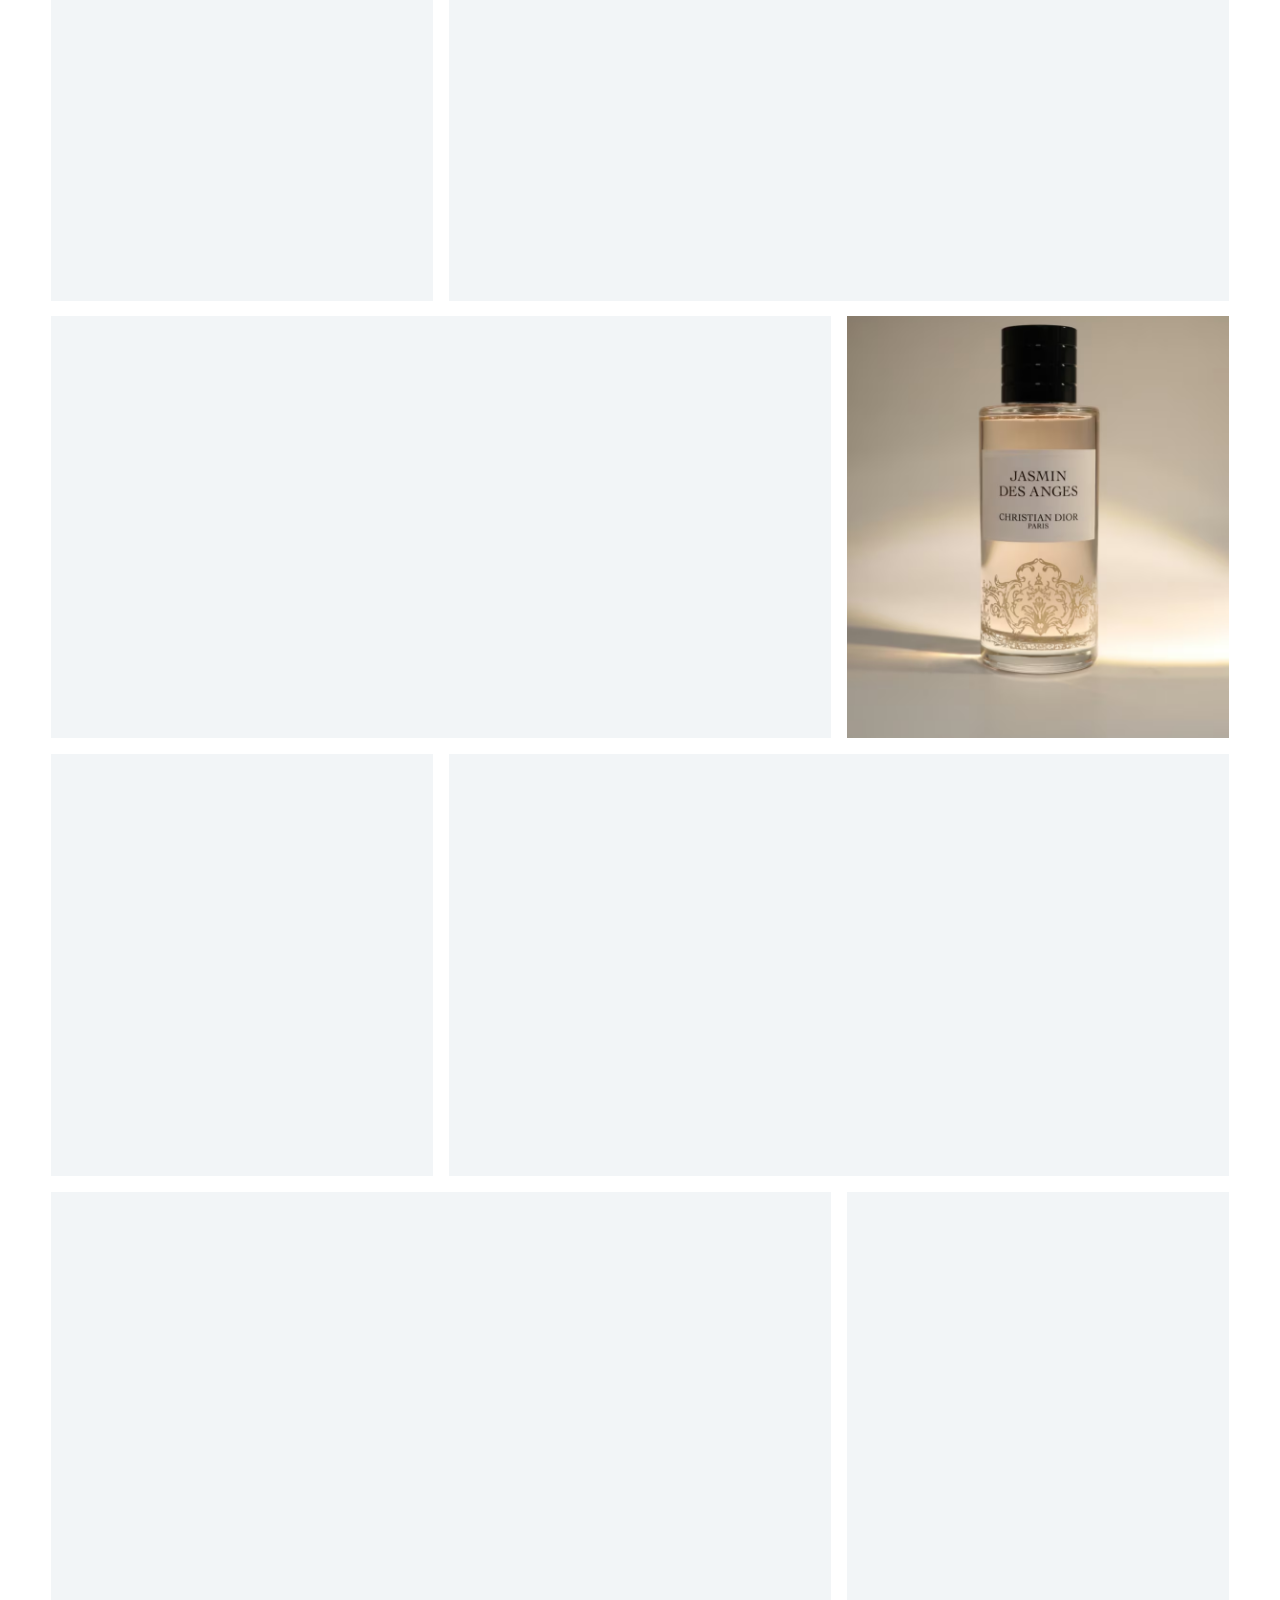
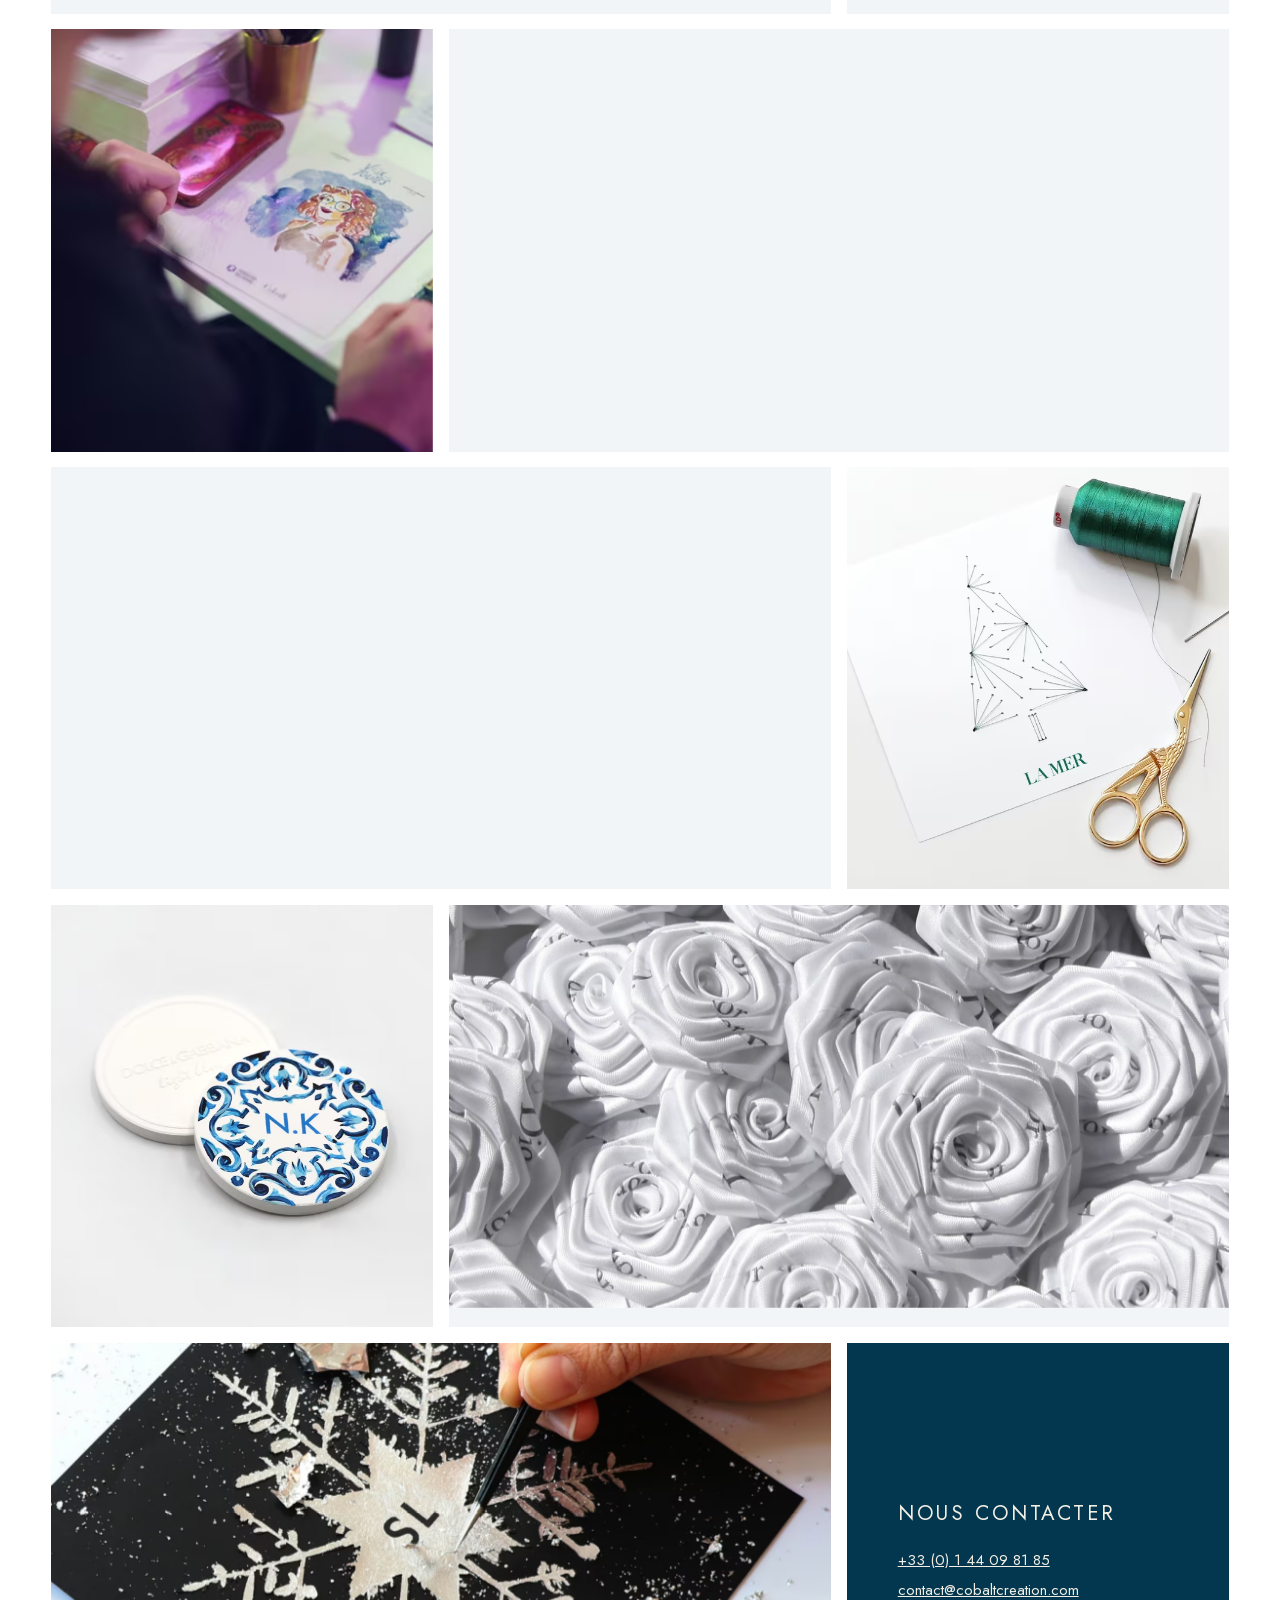
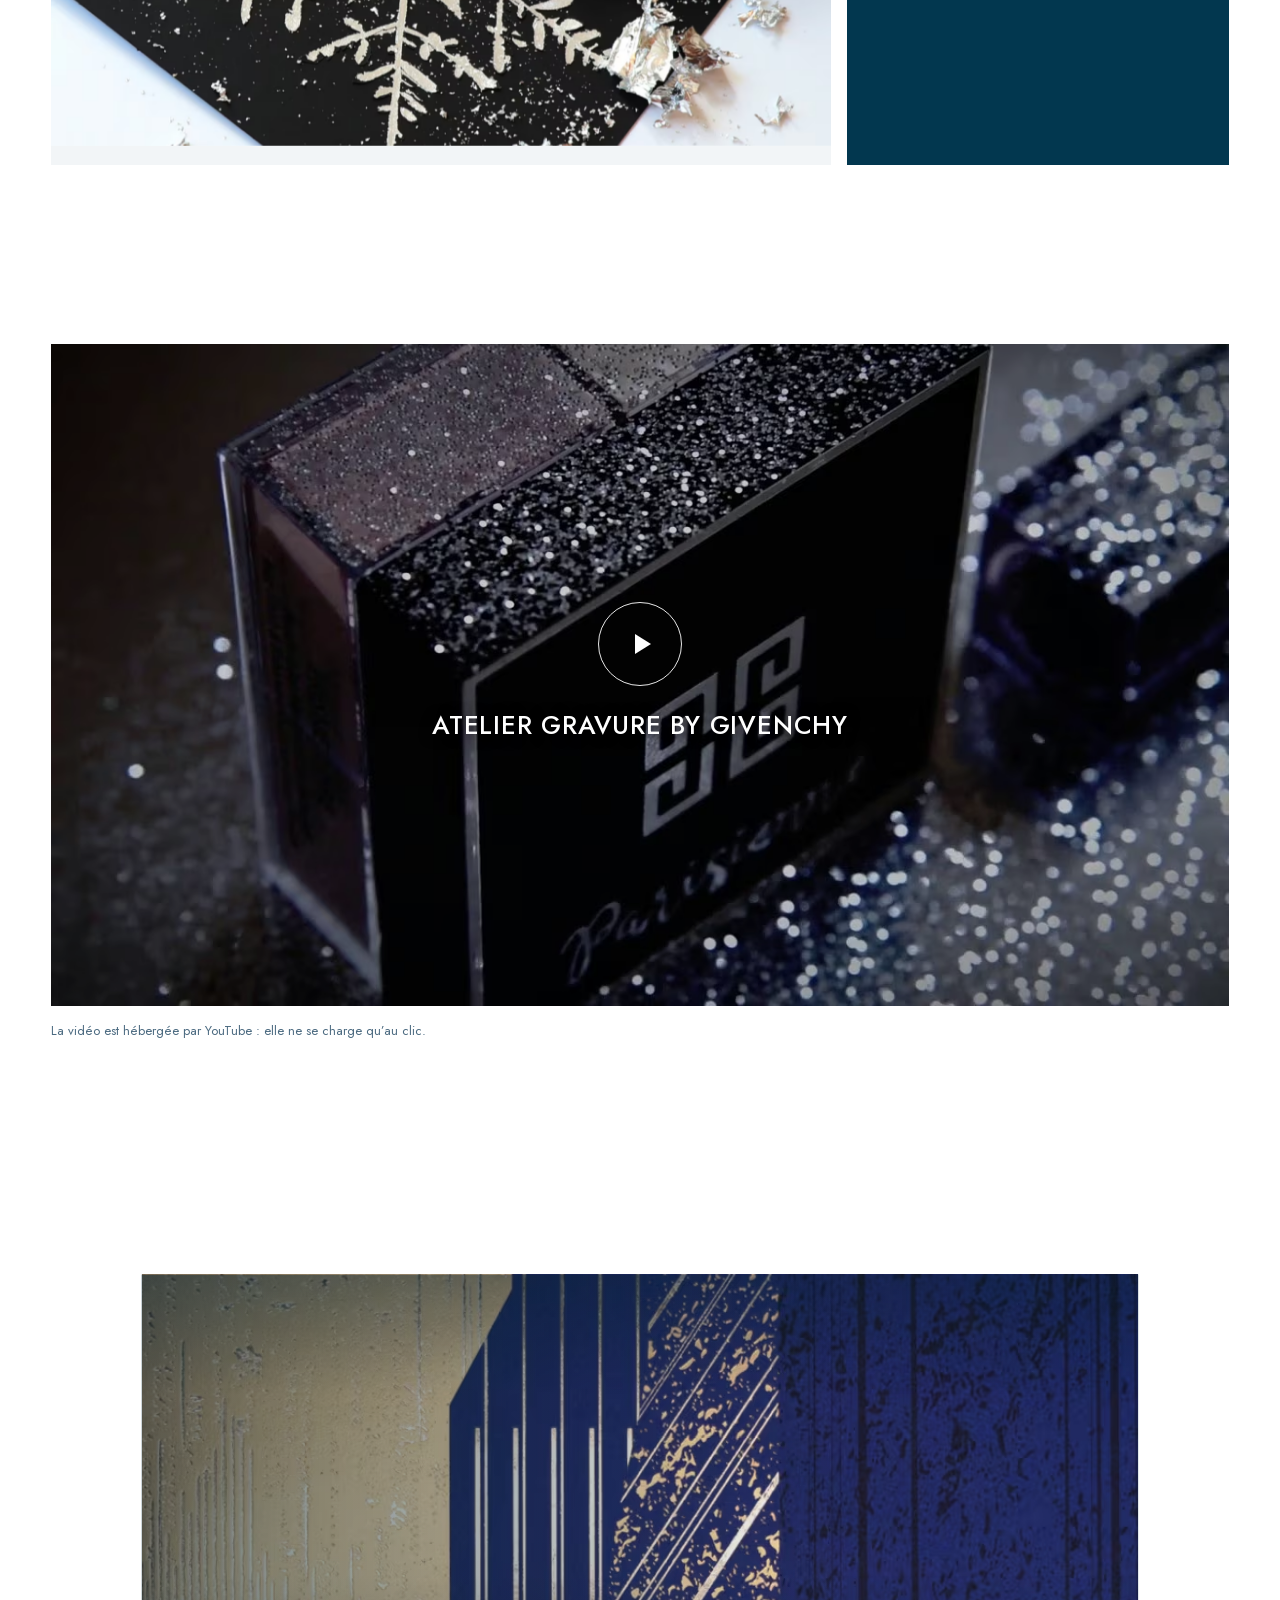
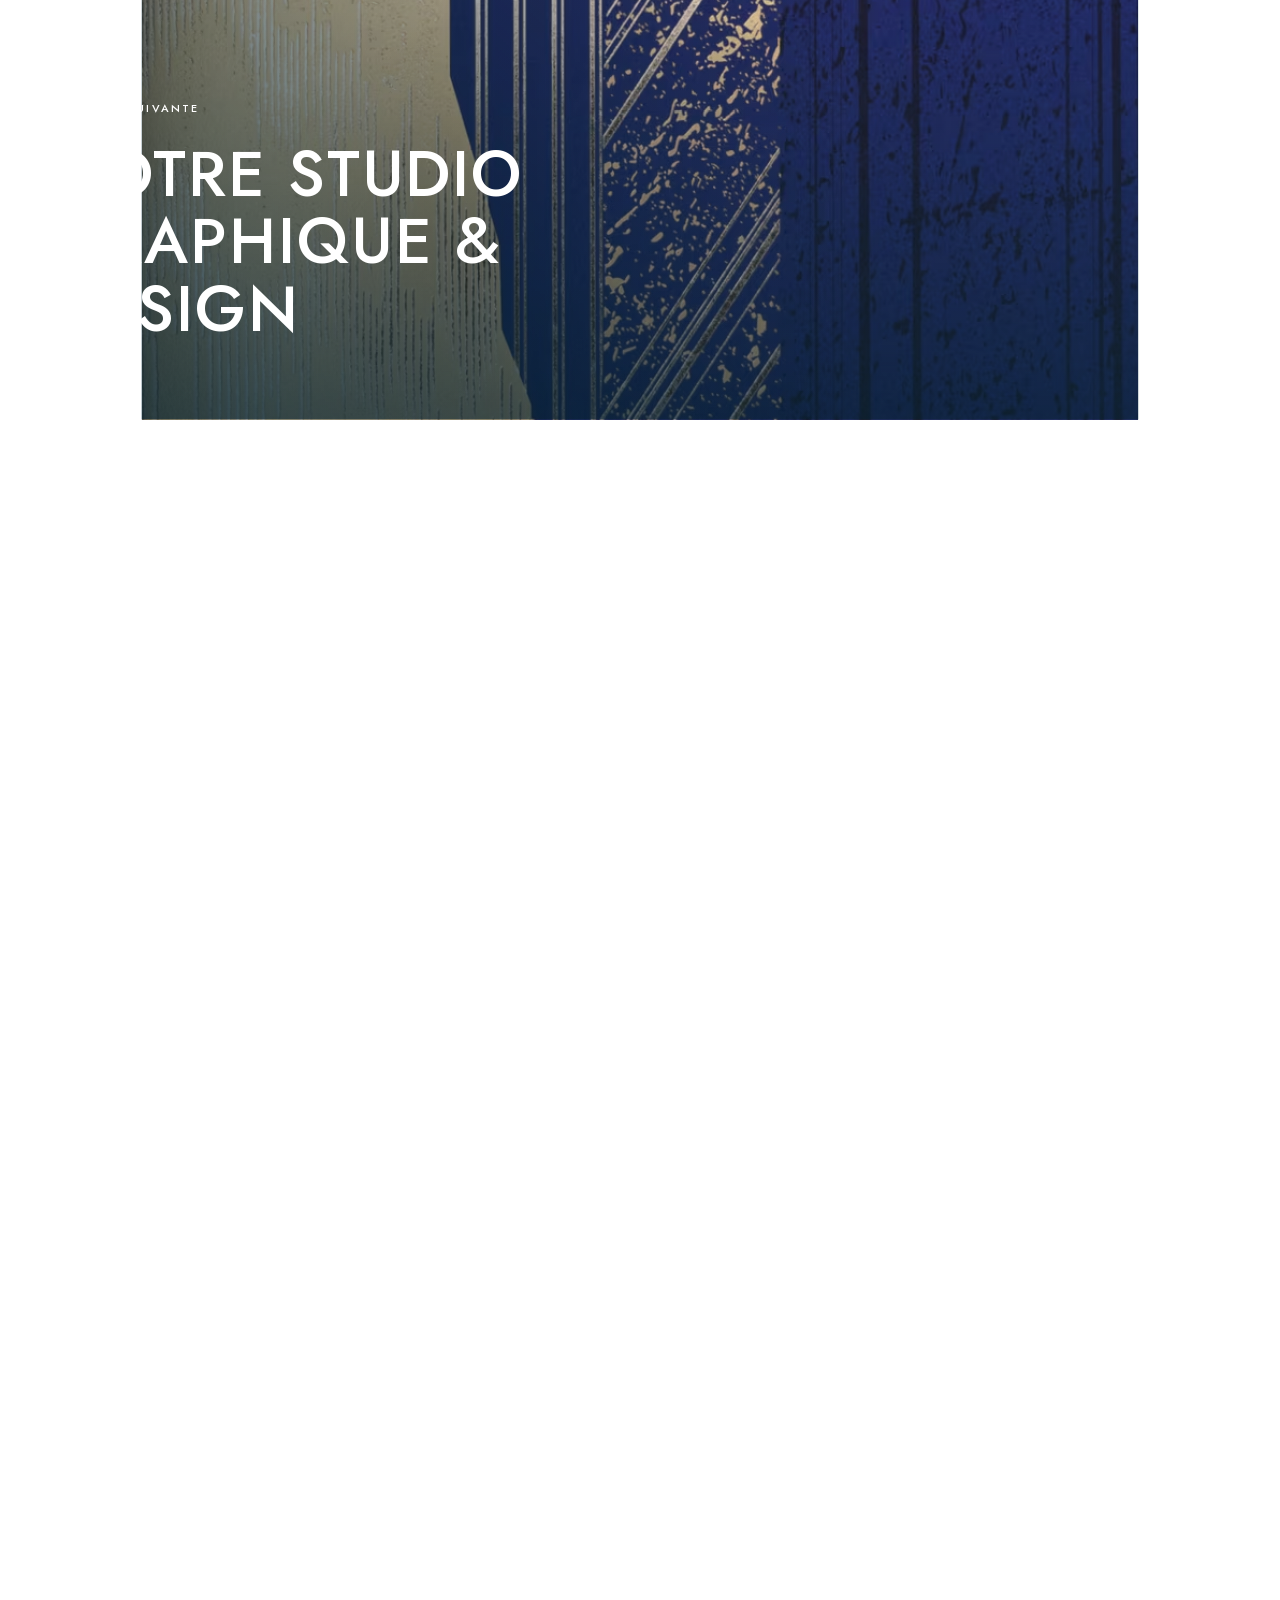
==== commit 0277cc4d: "V2 : trois voix d'un seul Jost (titres 500 serrés, italique 300 en seconde voix, texte 400, étiquett" ====
--- a/ateliers-de-personnalisation/index.html
+++ b/ateliers-de-personnalisation/index.html
@@ -75,7 +75,7 @@
 </section>
 <section class="intro">
   <div class="wrap intro__in">
-    <p class="intro__lit" data-lit><span class="w">Tournés</span> <span class="w">autour</span> <span class="w">de</span> <span class="w">l’art</span> <span class="w">et</span> <span class="w">de</span> <span class="w">l’artisanat</span> <span class="w">français</span> <span class="w">nos</span> <span class="w">Ateliers</span> <span class="w">Sur-Mesure</span> <span class="w">apportent</span> <span class="w">poésie,</span> <span class="w">élégance</span> <span class="w">et</span> <span class="w">sensibilité</span> <span class="w">à</span> <span class="w">chacun</span> <span class="w">de</span> <span class="w">vos</span> <span class="w">projets.</span></p>
+    <p class="intro__lead split">Tournés autour de l’art et de l’artisanat français nos Ateliers Sur-Mesure apportent poésie, élégance et sensibilité à chacun de vos projets.</p>
     <div class="intro__rest" data-reveal><p>Chaque expérience exclusive est pensée pour vous dans le respect de votre direction artistique et vos attentes.</p><p>Nous vous accompagnons de la conception jusqu’à la mise en place de l’animation</p><p>Nous portons une attention particulière à la technique, la gestuelle, le set-up pour vous offrir une expérience unique apportant le sentiment d’un privilège.</p><p>Une fois la conception finalisée, nous réalisons vos ateliers ou commandes avec nos artistes et artisans qualifiés en France et à l’international.</p><p>Pour vos marchés à l’international, nous vous créons des guidelines détaillées pour le déploiement de vos animations.</p></div>
   </div>
 </section>
--- a/assets/site.css
+++ b/assets/site.css
@@ -2,8 +2,8 @@
    The client's own site, every feature kept, staged as a scroll-driven experience.
    Light theme locked to the brand: white ground, ink #02374F, champagne gold accents. */
 
-@font-face { font-family: "Jost"; src: url("fonts/jost.woff2") format("woff2"); font-weight: 300 500; font-style: normal; font-display: swap; }
-@font-face { font-family: "Jost"; src: url("fonts/jost-italic.woff2") format("woff2"); font-weight: 300 500; font-style: italic; font-display: swap; }
+@font-face { font-family: "Jost"; src: url("fonts/jost.woff2") format("woff2"); font-weight: 100 900; font-style: normal; font-display: swap; }
+@font-face { font-family: "Jost"; src: url("fonts/jost-italic.woff2") format("woff2"); font-weight: 100 900; font-style: italic; font-display: swap; }
 
 
 :root {
@@ -24,17 +24,21 @@
   --slide: cubic-bezier(.65, 0, .35, 1);
   --hd: 76px;
   --row: clamp(240px, 33vw, 520px);
+  /* three voices from one Jost. Display: 500, uppercase titles +.03em, sentence-case statements −.02em, their <em>
+     words in italic 300 (the second voice). Text: 400. Label: 500, 11 px, +.2em caps (the only wide-tracked caps). */
+  --w-display: 500; --t-caps: .03em; --t-tight: -.02em;
+  --w-label: 500; --s-label: 11px; --t-label: .2em;
 }
 
 *, *::before, *::after { box-sizing: border-box; }
 html { -webkit-text-size-adjust: 100%; scroll-padding-top: calc(var(--hd) + 16px); }
-body { margin: 0; background: var(--paper); color: var(--text); font: 380 16px/1.75 "Jost", "Futura", "Avenir Next", system-ui, sans-serif; font-synthesis: none; -webkit-font-smoothing: antialiased; text-rendering: optimizeLegibility; }
+body { margin: 0; background: var(--paper); color: var(--text); font: 400 16px/1.75 "Jost", "Futura", "Avenir Next", system-ui, sans-serif; font-synthesis: none; -webkit-font-smoothing: antialiased; text-rendering: optimizeLegibility; }
 img, video, iframe { display: block; max-width: 100%; }
 img { height: auto; }
 picture { display: contents; }
 a { color: inherit; }
 p { margin: 0 0 1em; }
-h1, h2, h3 { color: var(--ink); font-weight: 400; margin: 0; }
+h1, h2, h3 { color: var(--ink); font-weight: var(--w-display); margin: 0; }
 button { font: inherit; color: inherit; }
 :focus-visible { outline: 2px solid var(--ink); outline-offset: 3px; }
 ::selection { background: var(--ink); color: #fff; }
@@ -49,8 +53,8 @@
 .skip { position: absolute; left: 12px; top: -60px; z-index: 60; background: var(--ink); color: #fff; padding: 10px 16px; text-decoration: none; }
 .skip:focus { top: 12px; }
 .t-up { text-transform: uppercase; letter-spacing: .14em; font-weight: 400; line-height: 1.3; }
-.h-sec { font-size: clamp(26px, 2.6vw, 40px); font-weight: 300; text-transform: uppercase; letter-spacing: .1em; line-height: 1.15; }
-.eyebrow { font-size: 12px; font-weight: 500; letter-spacing: .24em; text-transform: uppercase; color: var(--gold-ink); margin: 0 0 40px; }
+.h-sec { font-size: clamp(30px, 3.2vw, 52px); font-weight: var(--w-display); text-transform: uppercase; letter-spacing: var(--t-caps); line-height: 1.02; }
+.eyebrow { font-size: var(--s-label); font-weight: var(--w-label); letter-spacing: var(--t-label); text-transform: uppercase; color: var(--gold-ink); margin: 0 0 40px; }
 
 /* ---------- split words (mask reveal) ---------- */
 .sw { display: inline-block; overflow: hidden; vertical-align: top; padding-bottom: .08em; margin-bottom: -.08em; }
@@ -59,7 +63,7 @@
 .hero__title .sw__in.is-em { color: #F2E6D3; }
 @media (prefers-reduced-motion: no-preference) {
   .js .split:not(.is-in) .sw__in { transform: translateY(105%); }
-  .js .split .sw__in { transition: transform 1.1s var(--expo); transition-delay: calc(var(--w, 0) * 45ms); }
+  .js .split .sw__in { transition: transform 1.1s var(--expo); transition-delay: calc(var(--l, 0) * 110ms); }
   .js [data-reveal] { opacity: 0; transform: translateY(26px); transition: opacity 1.1s var(--ease), transform 1.2s var(--expo); }
   .js [data-reveal].is-in { opacity: 1; transform: none; }
   .js .reveal-soft { opacity: 0; transition: opacity 1.4s var(--ease) .6s; }
@@ -83,7 +87,7 @@
 .hd__list { list-style: none; display: flex; gap: clamp(16px, 1.9vw, 30px); margin: 0; padding: 0; }
 .hd__list a {
   display: block; padding: 10px 0; text-decoration: none; white-space: nowrap;
-  font-size: 11.5px; font-weight: 450; letter-spacing: .12em; text-transform: uppercase; color: currentColor;
+  font-size: var(--s-label); font-weight: var(--w-label); letter-spacing: .16em; text-transform: uppercase; color: currentColor;
   background: linear-gradient(var(--gold), var(--gold)) no-repeat 0 calc(100% - 4px) / 0 1px;
   transition: background-size .45s var(--ease);
 }
@@ -96,7 +100,7 @@
   .hd__nav { display: none; }
   .js .hd__menu {
     display: inline-flex; align-items: center; gap: 10px; background: none; border: 0; padding: 10px 0; cursor: pointer;
-    font-size: 12px; font-weight: 450; letter-spacing: .14em; text-transform: uppercase; color: currentColor;
+    font-size: var(--s-label); font-weight: var(--w-label); letter-spacing: .16em; text-transform: uppercase; color: currentColor;
   }
   .hd__burger { width: 22px; height: 9px; border-top: 1px solid currentColor; border-bottom: 1px solid currentColor; }
   .menu {
@@ -108,7 +112,7 @@
   .hd.is-menu { background: var(--paper); color: var(--ink); }
   .hd.is-menu .hd__logo-ink { opacity: 1; } .hd.is-menu .hd__logo-cream { opacity: 0; }
   .menu ul { list-style: none; margin: 0; padding: 0; }
-  .menu a.menu__link { display: block; padding: 16px 0; text-decoration: none; font-size: 17px; letter-spacing: .12em; text-transform: uppercase; color: var(--ink); }
+  .menu a.menu__link { display: block; padding: 11px 0; text-decoration: none; font-size: 26px; font-weight: var(--w-display); letter-spacing: -.01em; line-height: 1.15; text-wrap: balance; color: var(--ink); }
   .menu a.menu__link[aria-current="page"] { color: var(--gold-ink); }
   .menu__foot { font-size: 14px; color: var(--mute); margin-top: 32px; }
   .menu__foot a { color: var(--ink); }
@@ -144,13 +148,13 @@
   background: linear-gradient(90deg, rgba(1, 30, 44, .62) 0%, rgba(1, 30, 44, .34) 38%, rgba(1, 30, 44, 0) 66%),
     linear-gradient(180deg, rgba(1, 30, 44, .5) 0%, rgba(1, 30, 44, 0) 22%, rgba(1, 30, 44, 0) 42%, rgba(1, 30, 44, .72) 100%); }
 .hero__content { position: absolute; left: 0; right: 0; bottom: clamp(110px, 17vh, 180px); }
-.hero__kicker { display: block; font-size: 12px; font-weight: 500; letter-spacing: .26em; text-transform: uppercase; color: rgba(255, 255, 255, .9); margin-bottom: 24px; }
-.hero__kicker--after { margin: 22px 0 0; letter-spacing: .3em; }
-.hero__title { color: #fff; font-weight: 300; font-size: clamp(34px, 4.7vw, 78px); line-height: 1.06; letter-spacing: -.012em; max-width: 19ch; }
-.hero__title--page { text-transform: uppercase; letter-spacing: .05em; max-width: 16ch; font-size: clamp(34px, 5vw, 80px); }
+.hero__kicker { display: block; font-size: var(--s-label); font-weight: var(--w-label); letter-spacing: var(--t-label); text-transform: uppercase; color: rgba(255, 255, 255, .9); margin-bottom: 24px; }
+.hero__kicker--after { margin: 22px 0 0; }
+.hero__title { color: #fff; font-weight: var(--w-display); font-size: clamp(34px, 4.7vw, 78px); line-height: 1.04; letter-spacing: var(--t-tight); max-width: 19ch; }
+.hero__title--page { text-transform: uppercase; letter-spacing: var(--t-caps); max-width: 16ch; font-size: clamp(34px, 5vw, 80px); }
 .hero__sub { max-width: 46ch; font-size: clamp(16px, 1.25vw, 18px); color: rgba(255, 255, 255, .92); margin: 28px 0 0; }
 .hero__foot { position: absolute; left: 0; right: 0; bottom: 26px; display: flex; justify-content: space-between; align-items: center; gap: 20px; }
-.hero__name { margin: 0; font-size: 12px; font-weight: 500; letter-spacing: .22em; text-transform: uppercase; color: rgba(255, 255, 255, .92); overflow: hidden; }
+.hero__name { margin: 0; font-size: var(--s-label); font-weight: var(--w-label); letter-spacing: var(--t-label); text-transform: uppercase; color: rgba(255, 255, 255, .92); overflow: hidden; }
 .hero__name span { display: inline-block; transition: transform .7s var(--expo), opacity .7s var(--ease); }
 .hero__name span.is-swap { transform: translateY(110%); opacity: 0; }
 .bn__ctrl { display: flex; align-items: center; gap: 2px; margin-left: auto; }
@@ -166,22 +170,21 @@
 .hero.is-paused .bn__pp span, .hero.is-static .bn__pp span { width: 0; height: 0; border-style: solid; border-width: 6px 0 6px 10px; border-color: transparent transparent transparent #fff; }
 .hero:focus-visible { outline: 2px solid #fff; outline-offset: -10px; }
 
-/* ---------- manifesto: words light up with the scroll ---------- */
+/* ---------- manifesto: the agency's first sentence as a statement, the second as a paragraph ---------- */
 .manifest { padding-block: 12vh clamp(90px, 12vw, 180px); }
-.manifest__lit, .intro__lit { font-weight: 300; color: var(--ink); line-height: 1.32; margin: 0; }
-.manifest__lit { font-size: clamp(26px, 3.1vw, 50px); max-width: 26em; line-height: 1.26; }
-.js .manifest__lit .w, .js .intro__lit .w { opacity: .16; transition: opacity .2s linear; }
-.manifest__lit .w.is-lit, .intro__lit .w.is-lit { opacity: 1; }
+.manifest__lead, .intro__lead { font-weight: var(--w-display); color: var(--ink); letter-spacing: var(--t-tight); margin: 0; }
+.manifest__lead { font-size: clamp(28px, 3vw, 48px); line-height: 1.12; max-width: 21em; }
+.manifest__rest { max-width: 34em; margin: clamp(36px, 5vw, 72px) 0 0 auto; font-size: clamp(17px, 1.3vw, 19px); line-height: 1.65; color: var(--text); }
 /* ---------- the frame opens: a photograph grows from a small frame to full screen ---------- */
 .frame__pin { position: relative; height: 100vh; height: 100dvh; min-height: 560px; overflow: hidden; }
 .frame__media { position: absolute; inset: 0; overflow: hidden; background: var(--ink); color: #fff; will-change: clip-path; }
 .frame__img { width: 100%; height: 100%; object-fit: cover; transform-origin: 50% 50%; }
 .frame__shade { position: absolute; inset: 0; background: linear-gradient(180deg, rgba(1, 26, 38, .2) 0%, rgba(1, 26, 38, .12) 35%, rgba(1, 26, 38, .82) 100%); }
 .frame__text { position: absolute; left: 0; right: 0; bottom: clamp(80px, 13vh, 140px); }
-.frame__k { font-size: 12px; font-weight: 500; letter-spacing: .26em; text-transform: uppercase; color: var(--gold); margin-bottom: 22px; }
-.frame__p { margin: 0; max-width: 24ch; font-weight: 300; font-size: clamp(30px, 3.9vw, 64px); line-height: 1.1; letter-spacing: -.01em; color: #fff; }
+.frame__k { font-size: var(--s-label); font-weight: var(--w-label); letter-spacing: var(--t-label); text-transform: uppercase; color: var(--gold); margin-bottom: 22px; }
+.frame__p { margin: 0; max-width: 24ch; font-weight: var(--w-display); font-size: clamp(30px, 3.9vw, 64px); line-height: 1.06; letter-spacing: var(--t-tight); color: #fff; }
 .frame__p .is-em, .frame__p em { color: #F2E6D3; }
-.frame__cap { position: absolute; left: 0; right: 0; bottom: 26px; margin: 0; text-align: right; font-size: 11.5px; font-weight: 500; letter-spacing: .22em; text-transform: uppercase; color: rgba(255, 255, 255, .86); }
+.frame__cap { position: absolute; left: 0; right: 0; bottom: 26px; margin: 0; text-align: right; font-size: var(--s-label); font-weight: var(--w-label); letter-spacing: var(--t-label); text-transform: uppercase; color: rgba(255, 255, 255, .86); }
 .frame.is-live { height: 330vh; }
 .frame.is-live .frame__pin { position: sticky; top: 0; }
 .frame.is-live + .stack { margin-top: -100vh; }
@@ -201,14 +204,14 @@
 .card__text { display: flex; flex-direction: column; justify-content: center; padding: calc(var(--hd) + 2vh) clamp(36px, 5.4vw, 104px) 5vh; }
 .card__num { margin: 0 0 clamp(18px, 3vh, 34px); font-size: 13px; letter-spacing: .2em; color: var(--mute); line-height: 1; }
 .card__num span { font-size: clamp(56px, 6.4vw, 104px); font-weight: 200; letter-spacing: -.02em; color: var(--gold); margin-right: 10px; vertical-align: -.08em; }
-.card__t { font-size: clamp(22px, 2vw, 30px); font-weight: 300; text-transform: uppercase; letter-spacing: .1em; line-height: 1.2; margin-bottom: 24px; }
+.card__t { font-size: clamp(24px, 2.3vw, 36px); font-weight: var(--w-display); text-transform: uppercase; letter-spacing: var(--t-caps); line-height: 1.05; margin-bottom: 24px; }
 .card__t a { text-decoration: none; }
 .card p { font-size: 15.5px; }
 .card__lead { color: var(--ink); margin-bottom: .4em; }
 .card ul { list-style: none; margin: 14px 0 0; padding: 0; font-size: 15px; columns: 2 220px; column-gap: 28px; }
 .card li { position: relative; padding-left: 20px; margin-bottom: 8px; line-height: 1.5; break-inside: avoid; }
 .card li::before { content: ""; position: absolute; left: 0; top: .76em; width: 10px; height: 1px; background: var(--gold-ink); }
-.more { display: inline-flex; gap: 12px; align-items: center; margin-top: 26px; font-size: 12px; font-weight: 500; letter-spacing: .16em; text-transform: uppercase; color: var(--ink); text-decoration: none; }
+.more { display: inline-flex; gap: 12px; align-items: center; margin-top: 26px; font-size: var(--s-label); font-weight: var(--w-label); letter-spacing: var(--t-label); text-transform: uppercase; color: var(--ink); text-decoration: none; }
 .more span { transition: transform .5s var(--expo); }
 .more:hover span { transform: translateX(8px); }
 
@@ -219,7 +222,7 @@
 .hx__head, .hx__viewport, .hx__bar { position: relative; z-index: 1; }
 .hx__head { display: flex; flex-wrap: wrap; justify-content: space-between; align-items: baseline; gap: 12px 32px; }
 .hx__rubrics { list-style: none; display: flex; flex-wrap: wrap; gap: 6px 26px; margin: 0; padding: 0; }
-.hx__rubrics a { font-size: 12px; font-weight: 450; letter-spacing: .14em; text-transform: uppercase; color: var(--mute); text-decoration: none; }
+.hx__rubrics a { font-size: var(--s-label); font-weight: var(--w-label); letter-spacing: .16em; text-transform: uppercase; color: var(--mute); text-decoration: none; }
 .hx__rubrics a:hover { color: var(--ink); }
 .hx__viewport { overflow: hidden; }
 .hx__track { display: flex; align-items: flex-start; gap: clamp(20px, 2.6vw, 44px); width: max-content; margin: 0; padding: 0 var(--gut); list-style: none; will-change: transform; }
@@ -229,9 +232,9 @@
 .hx__img { width: 116%; max-width: none; height: 100%; margin-left: -8%; object-fit: cover; }
 .hx__cap { max-width: calc(min(54vh, 560px) * var(--ar, .8)); }
 .hx__cap { display: block; padding-top: 14px; }
-.hx__t { display: block; font-size: 13px; font-weight: 500; letter-spacing: .14em; text-transform: uppercase; color: var(--ink); }
-.hx__s { display: block; font-size: 14px; color: var(--mute); line-height: 1.5; margin-top: 2px; }
-.hx__r { display: block; font-size: 11px; font-weight: 500; letter-spacing: .16em; text-transform: uppercase; color: var(--gold-ink); margin-top: 8px; }
+.hx__t { display: block; font-size: var(--s-label); font-weight: var(--w-label); letter-spacing: var(--t-label); text-transform: uppercase; color: var(--ink); }
+.hx__s { display: block; font-size: 15px; color: var(--mute); line-height: 1.5; margin-top: 2px; }
+.hx__r { display: block; font-size: var(--s-label); font-weight: var(--w-label); letter-spacing: var(--t-label); text-transform: uppercase; color: var(--gold-ink); margin-top: 8px; }
 
 /* ---------- F4 book: turns in 3D with the scroll ---------- */
 .book { background: var(--ink); color: var(--cream); overflow: hidden; }
@@ -244,7 +247,7 @@
 .book .h-sec { color: var(--cream); margin-bottom: 36px; }
 .book__btn {
   display: inline-flex; align-items: center; gap: 18px; padding: 18px 30px; border: 1px solid var(--gold); color: var(--cream); text-decoration: none;
-  font-size: 12.5px; font-weight: 450; letter-spacing: .16em; text-transform: uppercase; transition: background-color .5s var(--ease), color .5s var(--ease);
+  font-size: var(--s-label); font-weight: var(--w-label); letter-spacing: var(--t-label); text-transform: uppercase; transition: background-color .5s var(--ease), color .5s var(--ease);
 }
 .book__btn:hover { background: var(--gold); color: var(--ink); }
 .book__btn:focus-visible { outline-color: var(--gold); }
@@ -273,7 +276,7 @@
 .end { position: relative; z-index: 0; background: var(--ink); color: var(--cream); }
 .end.is-reveal { position: sticky; bottom: 0; }
 .callout { padding-block: clamp(90px, 12vw, 170px) clamp(56px, 7vw, 96px); }
-.callout__big { display: inline-flex; align-items: center; gap: .3em; text-decoration: none; color: var(--cream); font-weight: 300; text-transform: uppercase; letter-spacing: .03em; font-size: clamp(42px, 8.4vw, 140px); line-height: 1; }
+.callout__big { display: inline-flex; align-items: center; gap: .3em; text-decoration: none; color: var(--cream); font-weight: var(--w-display); text-transform: uppercase; letter-spacing: .02em; font-size: clamp(42px, 7vw, 118px); line-height: 1; }
 .callout__big:focus-visible, .end a:focus-visible { outline-color: var(--gold); }
 .callout__arrow { font-size: .5em; transition: transform .6s var(--expo); }
 .callout__big:hover .callout__arrow { transform: translateX(.3em); }
@@ -290,7 +293,7 @@
 
 /* ---------- rubric intro ---------- */
 .intro { padding-block: clamp(100px, 13vw, 190px) clamp(60px, 8vw, 110px); }
-.intro__lit { font-size: clamp(22px, 2.4vw, 36px); max-width: 30em; }
+.intro__lead { font-size: clamp(26px, 2.8vw, 44px); line-height: 1.14; max-width: 22em; }
 .intro__rest { columns: 2 320px; column-gap: clamp(32px, 5vw, 80px); margin-top: clamp(40px, 5vw, 64px); max-width: 980px; margin-left: auto; }
 .intro__rest p { break-inside: avoid; }
 
@@ -322,13 +325,13 @@
 .tile__cap > span { transform: translateY(14px); transition: transform .8s var(--expo); }
 .tile:hover .tile__cap, .tile:focus-within .tile__cap { opacity: 1; }
 .tile:hover .tile__cap > span, .tile:focus-within .tile__cap > span { transform: none; }
-.tile__t { font-size: clamp(15px, 1.25vw, 18px); letter-spacing: .14em; text-transform: uppercase; }
+.tile__t { font-size: var(--s-label); font-weight: var(--w-label); letter-spacing: var(--t-label); text-transform: uppercase; }
 .tile__s { font-size: 14px; color: #E6ECF0; margin-top: 4px; transition-delay: .05s; }
 .tile__d { font-size: 14px; line-height: 1.6; color: #E6ECF0; margin-top: 14px; max-width: 46ch; transition-delay: .1s; }
 .tile__s:empty, .tile__d:empty { display: none; }
 .tile--video { cursor: default; }
 .tile--video video { height: 100%; }
-.tile__play { position: absolute; left: 50%; top: 50%; translate: -50% -50%; display: none; padding: 12px 18px; border: 1px solid #fff; background: rgba(1, 42, 61, .55); color: #fff; font-size: 12px; letter-spacing: .14em; text-transform: uppercase; cursor: pointer; }
+.tile__play { position: absolute; left: 50%; top: 50%; translate: -50% -50%; display: none; padding: 12px 18px; border: 1px solid #fff; background: rgba(1, 42, 61, .55); color: #fff; font-size: var(--s-label); font-weight: var(--w-label); letter-spacing: var(--t-label); text-transform: uppercase; cursor: pointer; }
 .tile--video.is-manual .tile__play { display: block; }
 .tile--cta { background: var(--ink); color: var(--cream); display: flex; flex-direction: column; justify-content: center; align-items: flex-start; padding: clamp(24px, 4vw, 56px); }
 .tile--cta h2 { color: var(--cream); font-size: clamp(18px, 1.6vw, 22px); margin-bottom: 20px; }
@@ -341,7 +344,7 @@
   .mosaic--tall .tile__link, .mosaic--tall .tile--video video { height: calc(var(--row) * 1.43); }
   .tile__cap { position: static; opacity: 1; background: none; color: var(--text); align-items: flex-start; text-align: left; padding: 14px 2px 6px; }
   .tile__cap > span { transform: none; }
-  .tile__t { color: var(--ink); font-size: 14px; }
+  .tile__t { color: var(--ink); }
   .tile__s, .tile__d { color: var(--mute); }
   .tile__d { margin-top: 8px; }
   .tile--cta { min-height: var(--row); }
@@ -354,7 +357,7 @@
 .film__btn img { width: 100%; height: 100%; object-fit: cover; opacity: .8; transition: opacity .6s var(--ease), transform 1.6s var(--expo); }
 .film__btn:hover img { opacity: .66; transform: scale(1.03); }
 .film__label { position: absolute; inset: 0; display: flex; flex-direction: column; align-items: center; justify-content: center; gap: 18px; color: #fff; }
-.film__label strong { font-weight: 300; font-size: clamp(18px, 2vw, 30px); letter-spacing: .12em; text-transform: uppercase; text-shadow: 0 1px 14px rgba(0, 0, 0, .5); }
+.film__label strong { font-weight: var(--w-display); font-size: clamp(20px, 2vw, 30px); letter-spacing: var(--t-caps); text-transform: uppercase; text-shadow: 0 1px 14px rgba(0, 0, 0, .5); }
 .film__icon { width: 84px; height: 84px; border: 1px solid rgba(255, 255, 255, .9); border-radius: 50%; display: grid; place-items: center; transition: transform .6s var(--expo), background-color .5s var(--ease); }
 .film__icon::after { content: ""; border-style: solid; border-width: 10px 0 10px 16px; border-color: transparent transparent transparent #fff; margin-left: 5px; }
 .film__btn:hover .film__icon { transform: scale(1.1); background: rgba(255, 255, 255, .12); }
@@ -373,8 +376,8 @@
   background: linear-gradient(rgb(2 55 79 / 0), rgb(2 55 79 / .18) 30%, rgb(2 55 79 / .64) 62%, rgb(2 55 79 / .97) 92%, var(--ink)); }
 .next:focus-visible { outline-color: #fff; outline-offset: -12px; }
 .next__in { position: absolute; left: 0; right: 0; bottom: clamp(110px, 17vh, 180px); z-index: 3; }
-.next__k { display: block; font-size: 12px; font-weight: 500; letter-spacing: .26em; text-transform: uppercase; margin-bottom: 22px; }
-.next__t { display: block; font-size: clamp(34px, 5vw, 80px); font-weight: 300; text-transform: uppercase; letter-spacing: .05em; line-height: 1.06; max-width: 16ch; }
+.next__k { display: block; font-size: var(--s-label); font-weight: var(--w-label); letter-spacing: var(--t-label); text-transform: uppercase; margin-bottom: 22px; }
+.next__t { display: block; font-size: clamp(34px, 5vw, 80px); font-weight: var(--w-display); text-transform: uppercase; letter-spacing: var(--t-caps); line-height: 1.06; max-width: 16ch; }
 
 /* ---------- lightbox ---------- */
 .lb { width: 100vw; height: 100dvh; max-width: none; max-height: none; margin: 0; padding: 0; border: 0; background: #fff; color: var(--text); overflow: hidden; }
@@ -385,11 +388,11 @@
 .lb__stage img { max-width: 100%; max-height: calc(100dvh - 144px); width: auto; height: auto; object-fit: contain; transition: opacity .45s var(--ease), transform .8s var(--expo); }
 .lb__stage img.is-loading { opacity: 0; transform: scale(.97); }
 .lb__meta { align-self: end; padding: 0 40px 56px 0; }
-.lb__count { font-size: 12px; letter-spacing: .14em; color: var(--mute); margin-bottom: 18px; }
-.lb__t { font-size: 18px; letter-spacing: .14em; text-transform: uppercase; color: var(--ink); line-height: 1.45; margin-bottom: 8px; }
+.lb__count { font-size: var(--s-label); font-weight: var(--w-label); letter-spacing: var(--t-label); color: var(--mute); margin-bottom: 18px; }
+.lb__t { font-size: clamp(20px, 1.7vw, 26px); font-weight: var(--w-display); letter-spacing: var(--t-caps); text-transform: uppercase; color: var(--ink); line-height: 1.45; margin-bottom: 8px; }
 .lb__s { color: var(--mute); font-size: 15px; white-space: pre-line; }
 .lb__d { font-size: 15px; }
-.lb__btn { position: absolute; z-index: 2; border: 0; background: none; cursor: pointer; color: var(--ink); font-size: 13px; letter-spacing: .14em; text-transform: uppercase; padding: 14px; }
+.lb__btn { position: absolute; z-index: 2; border: 0; background: none; cursor: pointer; color: var(--ink); font-size: var(--s-label); font-weight: var(--w-label); letter-spacing: var(--t-label); text-transform: uppercase; padding: 14px; }
 .lb__close { top: 18px; right: 22px; }
 .lb__prev, .lb__next { top: 50%; translate: 0 -50%; font-size: 28px; letter-spacing: 0; width: 56px; height: 56px; }
 .lb__prev { left: 16px; }
@@ -408,19 +411,19 @@
 .ctx__media { position: sticky; top: var(--hd); height: calc(100vh - var(--hd)); height: calc(100dvh - var(--hd)); margin: 0; overflow: hidden; background: var(--ink); }
 .ctx__img { width: 100%; height: 100%; object-fit: cover; }
 .ctx__media::after { content: ""; position: absolute; inset: 55% 0 0; background: linear-gradient(180deg, transparent, rgba(1, 26, 38, .72)); pointer-events: none; }
-.ctx__media figcaption { position: absolute; left: clamp(20px, 3vw, 40px); right: 20px; bottom: 24px; z-index: 1; font-size: 11.5px; font-weight: 500; letter-spacing: .2em; text-transform: uppercase; color: #fff; }
+.ctx__media figcaption { position: absolute; left: clamp(20px, 3vw, 40px); right: 20px; bottom: 24px; z-index: 1; font-size: var(--s-label); font-weight: var(--w-label); letter-spacing: var(--t-label); text-transform: uppercase; color: #fff; }
 .ctx__body { padding: clamp(56px, 9vh, 120px) clamp(28px, 6vw, 112px) clamp(72px, 11vh, 140px); }
-.ctx__title { font-size: clamp(44px, 6.6vw, 110px); font-weight: 300; text-transform: uppercase; letter-spacing: .02em; line-height: .96; margin-bottom: clamp(44px, 7vh, 84px); }
+.ctx__title { font-size: clamp(44px, 6.6vw, 110px); font-weight: var(--w-display); text-transform: uppercase; letter-spacing: .02em; line-height: .96; margin-bottom: clamp(44px, 7vh, 84px); }
 .ctx .ct-grid { display: grid; gap: clamp(48px, 7vh, 80px); }
-.ct-title { font-size: clamp(40px, 7vw, 112px); font-weight: 300; text-transform: uppercase; letter-spacing: .03em; line-height: 1; margin-bottom: clamp(40px, 5vw, 72px); }
+.ct-title { font-size: clamp(40px, 7vw, 112px); font-weight: var(--w-display); text-transform: uppercase; letter-spacing: .03em; line-height: 1; margin-bottom: clamp(40px, 5vw, 72px); }
 .ct-ways { display: grid; grid-template-columns: repeat(2, minmax(0, 1fr)); gap: 26px 32px; margin: 0; }
-.ct-ways dt { font-size: 12px; letter-spacing: .16em; text-transform: uppercase; color: var(--mute); margin-bottom: 6px; }
+.ct-ways dt { font-size: var(--s-label); font-weight: var(--w-label); letter-spacing: var(--t-label); text-transform: uppercase; color: var(--mute); margin-bottom: 6px; }
 .ct-ways dd { margin: 0; font-size: clamp(17px, 1.4vw, 21px); color: var(--ink); }
 .ct-ways a { text-decoration: none; background: linear-gradient(var(--gold), var(--gold)) no-repeat 0 100% / 100% 1px; padding-bottom: 2px; }
 .form { display: grid; grid-template-columns: 1fr 1fr; gap: 22px 24px; }
 .field { display: grid; gap: 8px; }
 .field--full { grid-column: 1 / -1; }
-.field label { font-size: 12px; letter-spacing: .14em; text-transform: uppercase; color: var(--ink); }
+.field label { font-size: var(--s-label); font-weight: var(--w-label); letter-spacing: var(--t-label); text-transform: uppercase; color: var(--ink); }
 .field input, .field textarea { width: 100%; font: inherit; font-size: 16px; color: var(--ink); background: transparent; border: 0; border-bottom: 1px solid #7C93A3; padding: 10px 0; border-radius: 0; transition: border-color .3s var(--ease), box-shadow .3s var(--ease); }
 .field textarea { min-height: 150px; resize: vertical; }
 .field input:focus, .field textarea:focus { outline: none; border-color: var(--ink); box-shadow: 0 1px 0 var(--ink); }
@@ -428,7 +431,7 @@
 .field__err { font-size: 13px; color: #A3332A; margin: 0; }
 .field.is-invalid input, .field.is-invalid textarea { border-color: #A3332A; }
 .form__foot { grid-column: 1 / -1; display: flex; flex-wrap: wrap; align-items: center; gap: 16px 28px; }
-.btn { display: inline-flex; align-items: center; justify-content: center; padding: 15px 34px; border: 1px solid var(--ink); background: var(--ink); color: #fff; font-size: 13px; letter-spacing: .16em; text-transform: uppercase; cursor: pointer; text-decoration: none; transition: background-color .4s var(--ease), color .4s var(--ease); }
+.btn { display: inline-flex; align-items: center; justify-content: center; padding: 15px 34px; border: 1px solid var(--ink); background: var(--ink); color: #fff; font-size: var(--s-label); font-weight: var(--w-label); letter-spacing: var(--t-label); text-transform: uppercase; cursor: pointer; text-decoration: none; transition: background-color .4s var(--ease), color .4s var(--ease); }
 .btn:hover { background: #fff; color: var(--ink); }
 .btn:active { transform: translateY(1px); }
 .btn--ghost { background: transparent; color: var(--ink); }
@@ -436,13 +439,13 @@
 .form__note { font-size: 13px; color: var(--mute); margin: 0; max-width: 44ch; }
 /* team: an editorial list, one line per person */
 .team { padding: clamp(90px, 11vw, 170px) 0 clamp(70px, 9vw, 130px); }
-.team__t { font-size: clamp(34px, 4.4vw, 68px); font-weight: 300; text-transform: uppercase; letter-spacing: .04em; line-height: 1; margin-bottom: clamp(48px, 6vw, 88px); }
+.team__t { font-size: clamp(34px, 4.4vw, 68px); font-weight: var(--w-display); text-transform: uppercase; letter-spacing: var(--t-caps); line-height: 1; margin-bottom: clamp(48px, 6vw, 88px); }
 .tg { display: grid; grid-template-columns: minmax(0, 3fr) minmax(0, 9fr); gap: 12px clamp(24px, 4vw, 64px); border-top: 1px solid var(--line); padding-top: 6px; margin-bottom: clamp(40px, 5vw, 72px); }
-.tg__n { font-size: 12px; font-weight: 500; letter-spacing: .22em; text-transform: uppercase; color: var(--gold-ink); padding-top: 24px; }
+.tg__n { font-size: var(--s-label); font-weight: var(--w-label); letter-spacing: var(--t-label); text-transform: uppercase; color: var(--gold-ink); padding-top: 24px; }
 .tg__list { list-style: none; margin: 0; padding: 0; }
 .tp { display: grid; grid-template-columns: minmax(0, 1.05fr) minmax(0, 1fr) auto; align-items: baseline; gap: 4px 28px; padding: 18px 0; border-bottom: 1px solid var(--line); }
 .tp:last-child { border-bottom: 0; }
-.tp__n { font-size: clamp(22px, 2.1vw, 32px); font-weight: 300; color: var(--ink); line-height: 1.2; transition: transform .7s var(--expo); }
+.tp__n { font-size: clamp(22px, 2.1vw, 32px); font-weight: var(--w-display); letter-spacing: -.01em; color: var(--ink); line-height: 1.2; transition: transform .7s var(--expo); }
 .tp:hover .tp__n { transform: translateX(12px); }
 .tp__r { font-size: 14px; color: var(--mute); line-height: 1.45; }
 .tp__c { display: grid; justify-items: end; gap: 2px; font-size: 14px; }
@@ -451,10 +454,10 @@
 /* address band; the map takes its place on request */
 .mapx { min-height: 66vh; display: grid; align-content: center; overflow: hidden; }
 .mapx__in { padding-block: clamp(90px, 11vw, 150px); }
-.mapx__k { font-size: 12px; font-weight: 500; letter-spacing: .24em; text-transform: uppercase; color: #7E6037; margin-bottom: 28px; }
-.mapx__addr { font-size: clamp(27px, 5.4vw, 88px); font-weight: 300; line-height: 1.04; text-transform: uppercase; letter-spacing: .02em; color: var(--ink); margin: 0 0 clamp(36px, 5vw, 56px); }
+.mapx__k { font-size: var(--s-label); font-weight: var(--w-label); letter-spacing: var(--t-label); text-transform: uppercase; color: var(--gold-ink); margin-bottom: 28px; }
+.mapx__addr { font-size: clamp(27px, 5.4vw, 88px); font-weight: var(--w-display); line-height: 1.04; text-transform: uppercase; letter-spacing: .02em; color: var(--ink); margin: 0 0 clamp(36px, 5vw, 56px); }
 .mapx__actions { display: flex; flex-wrap: wrap; gap: 14px 44px; margin: 0; }
-.lnk { display: inline-flex; gap: 12px; align-items: center; border: 0; padding: 8px 0; cursor: pointer; text-decoration: none; font-size: 12.5px; font-weight: 500; letter-spacing: .18em; text-transform: uppercase; color: var(--ink);
+.lnk { display: inline-flex; gap: 12px; align-items: center; border: 0; padding: 8px 0; cursor: pointer; text-decoration: none; font-size: var(--s-label); font-weight: var(--w-label); letter-spacing: var(--t-label); text-transform: uppercase; color: var(--ink);
   background: linear-gradient(var(--gold), var(--gold)) no-repeat 0 100% / 100% 1px; transition: background-size .6s var(--expo); }
 .lnk:hover { background-size: 0 1px; background-position: 100% 100%; }
 .mapx__note { font-size: 13px; color: var(--mute); margin: 18px 0 0; }
@@ -465,7 +468,7 @@
 .legal__in { max-width: 820px; }
 .legal .ct-title { font-size: clamp(32px, 4.6vw, 64px); }
 .legal h2 { font-size: 20px; margin: 48px 0 16px; }
-.legal h3 { font-size: 17px; font-weight: 450; margin: 32px 0 12px; }
+.legal h3 { font-size: 17px; font-weight: var(--w-display); margin: 32px 0 12px; }
 .legal ul { padding-left: 20px; }
 .legal li { margin-bottom: 6px; }
 
@@ -473,12 +476,12 @@
 .ft { padding: clamp(40px, 5vw, 64px) 0 40px; font-size: 14px; color: #9FB2BF; }
 .ft__in { display: grid; grid-template-columns: auto 1fr auto; gap: 28px 56px; align-items: center; }
 .ft img { height: 44px; width: auto; }
-.ft__name { color: var(--cream); letter-spacing: .14em; text-transform: uppercase; font-size: 13px; margin-bottom: 6px; }
+.ft__name { color: var(--cream); font-weight: var(--w-label); letter-spacing: var(--t-label); text-transform: uppercase; font-size: var(--s-label); margin-bottom: 6px; }
 .ft p { margin-bottom: 4px; }
 .ft a { color: var(--cream); text-decoration: none; }
 .ft a:hover { text-decoration: underline; text-decoration-color: var(--gold); text-underline-offset: 3px; }
 .ft__addr span { white-space: nowrap; }
-.ft__links { display: flex; flex-wrap: wrap; gap: 8px 28px; font-size: 12px; letter-spacing: .14em; text-transform: uppercase; }
+.ft__links { display: flex; flex-wrap: wrap; gap: 8px 28px; font-size: var(--s-label); font-weight: var(--w-label); letter-spacing: var(--t-label); text-transform: uppercase; }
 
 /* ---------- responsive ---------- */
 @media (max-width: 900px) {
@@ -570,7 +573,7 @@
 .fb__pin { position: relative; min-height: 100vh; min-height: 100dvh; display: flex; flex-direction: column; justify-content: center; gap: clamp(20px, 3.4vh, 40px); padding-block: calc(var(--hd) + 8px) 28px; }
 .fb__head { display: flex; flex-wrap: wrap; align-items: center; justify-content: space-between; gap: 16px 32px; }
 .fb .h-sec { color: var(--cream); }
-.fb__chapter { margin: 0; font-size: 12px; font-weight: 500; letter-spacing: .22em; text-transform: uppercase; color: var(--gold); overflow: hidden; min-width: 18ch; text-align: center; }
+.fb__chapter { margin: 0; font-size: var(--s-label); font-weight: var(--w-label); letter-spacing: var(--t-label); text-transform: uppercase; color: var(--gold); overflow: hidden; min-width: 18ch; text-align: center; }
 .fb__chapter span { display: inline-block; transition: transform .6s var(--expo), opacity .6s var(--ease); }
 .fb__chapter span.is-swap { transform: translateY(110%); opacity: 0; }
 .fb__dl { display: flex; flex-wrap: wrap; align-items: center; gap: 12px 20px; }
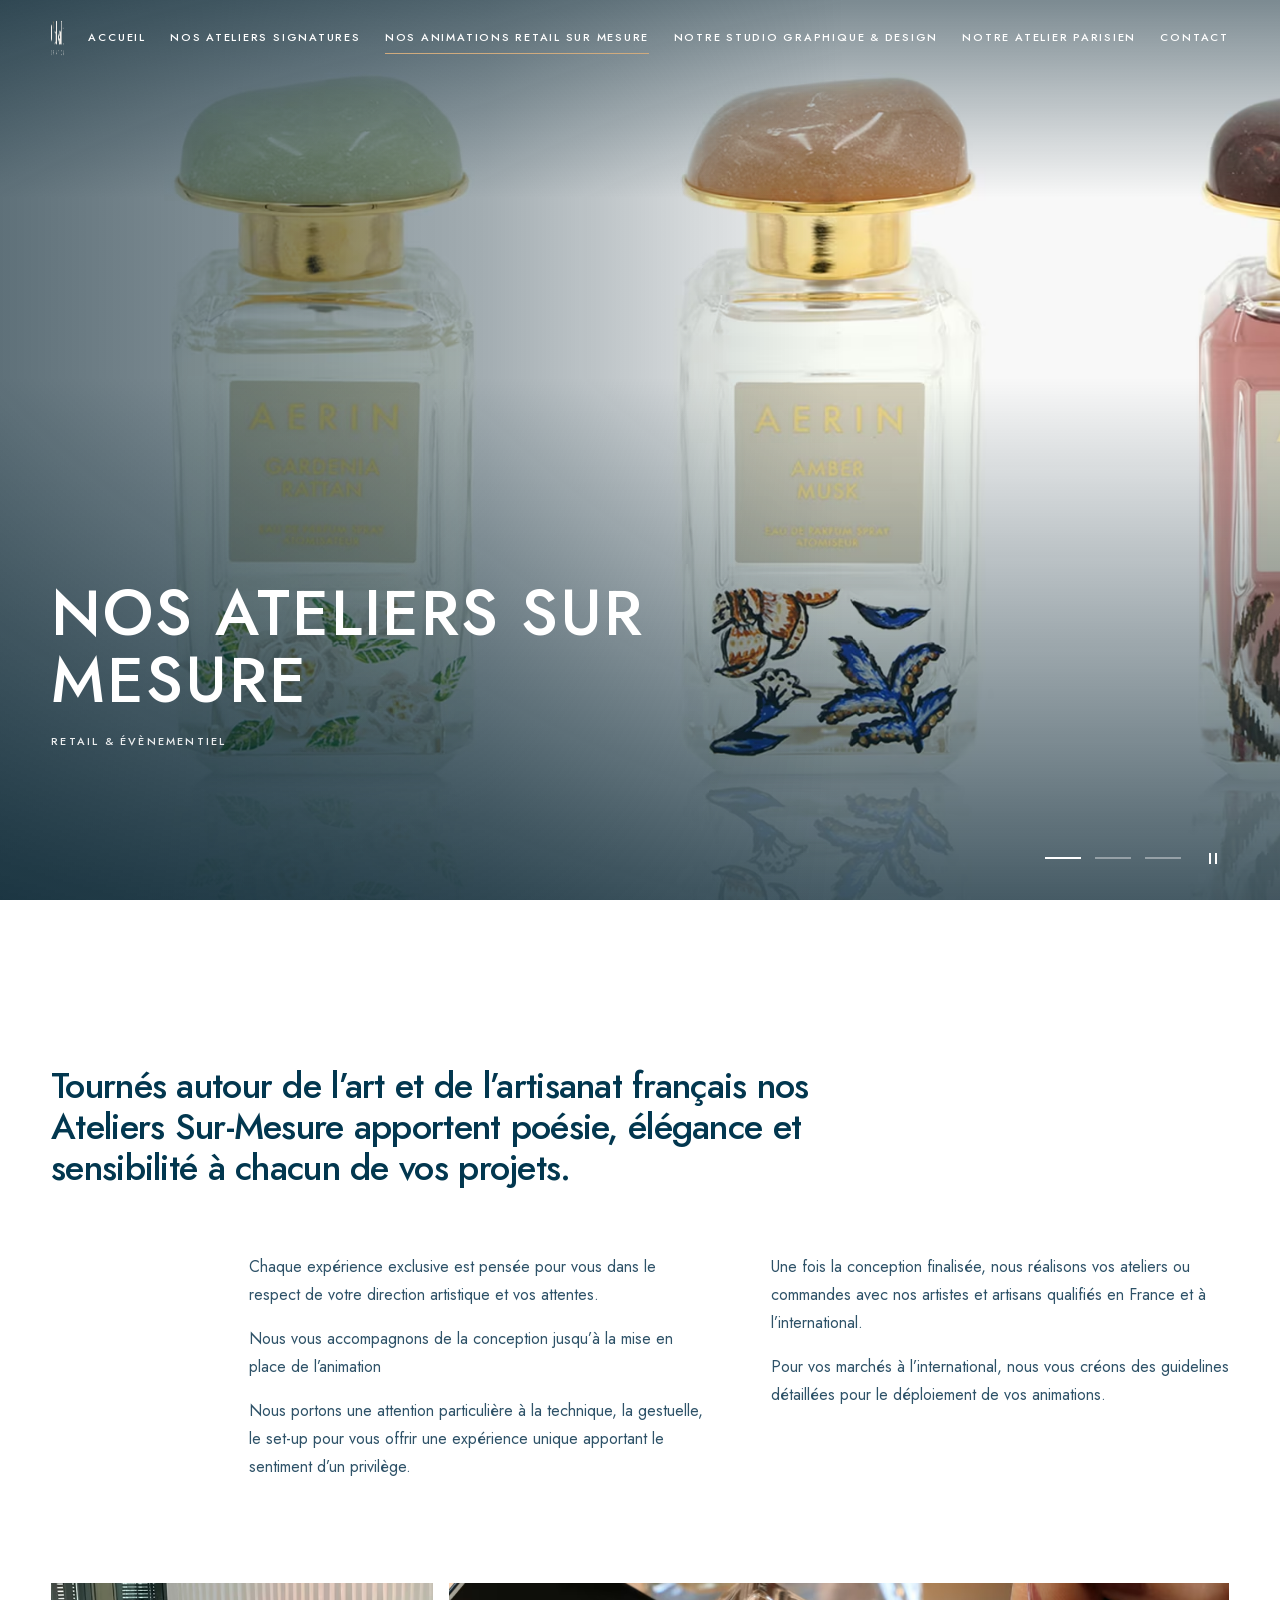
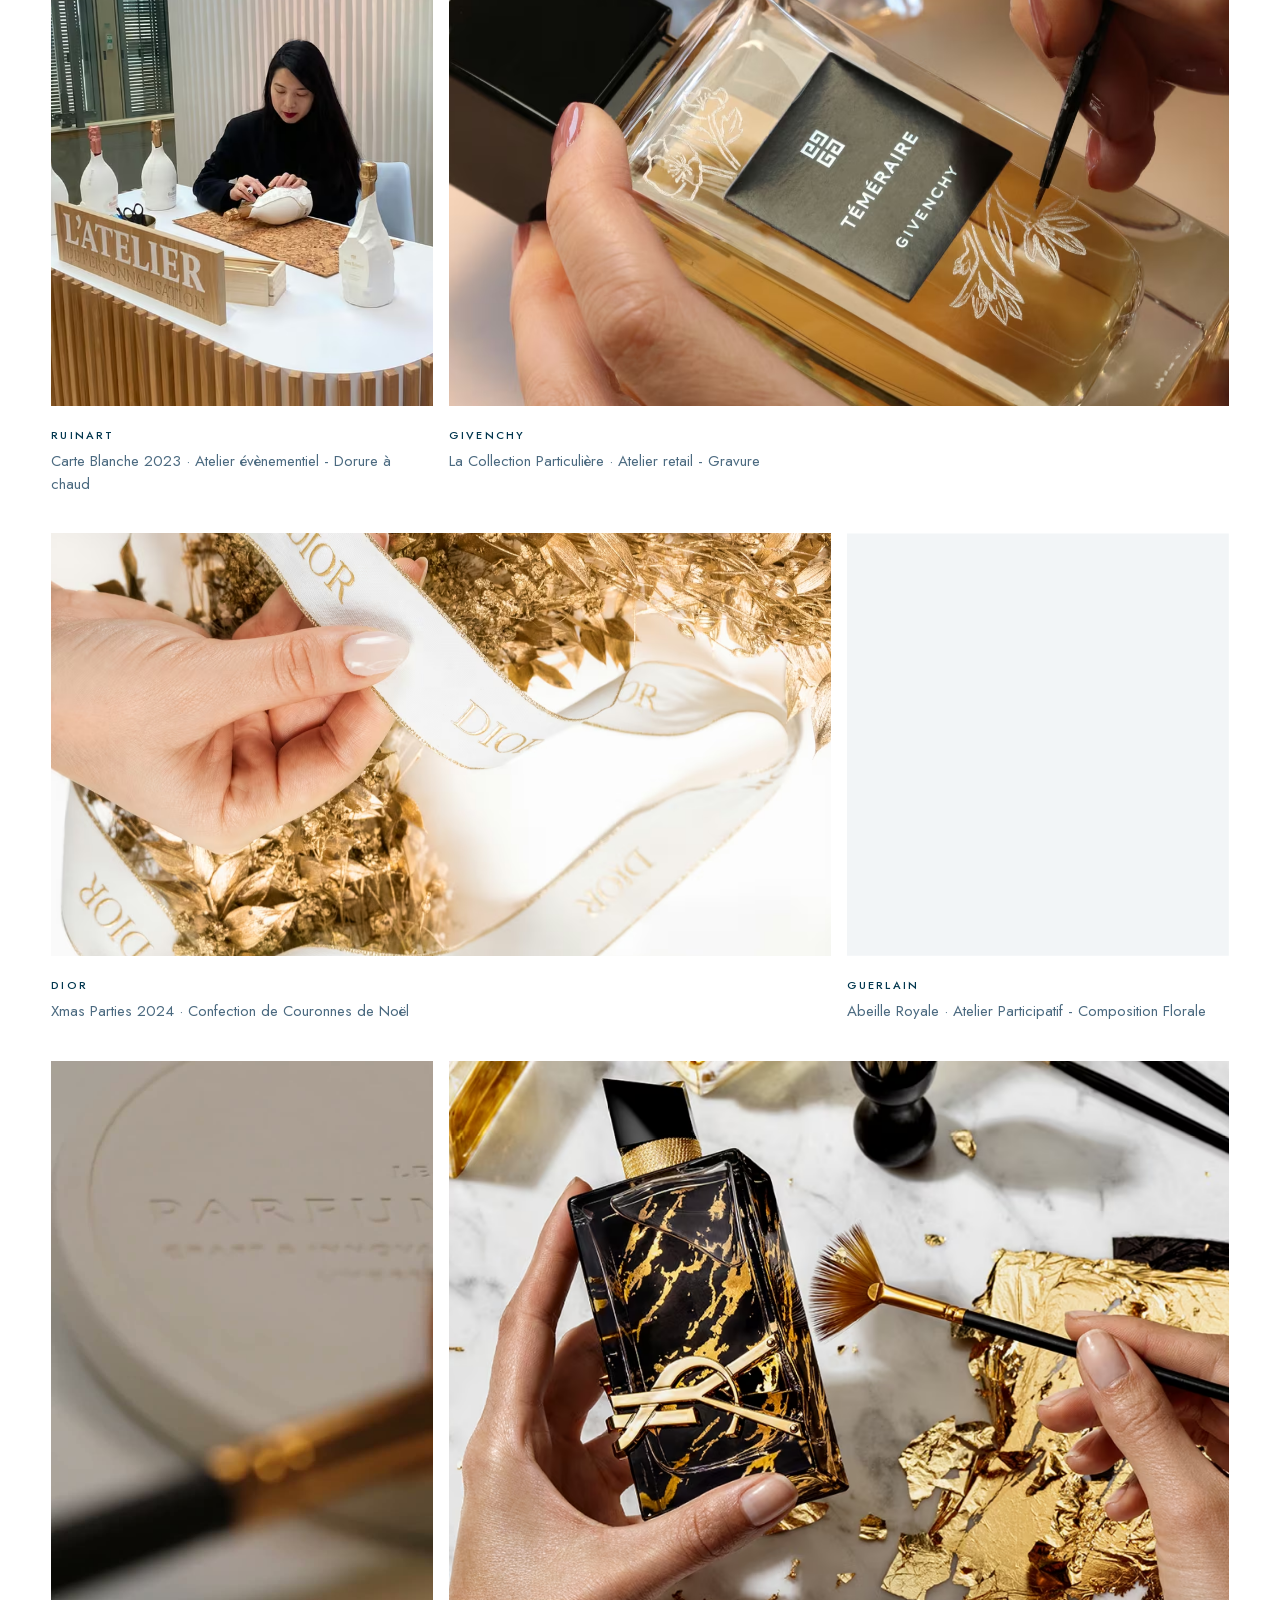
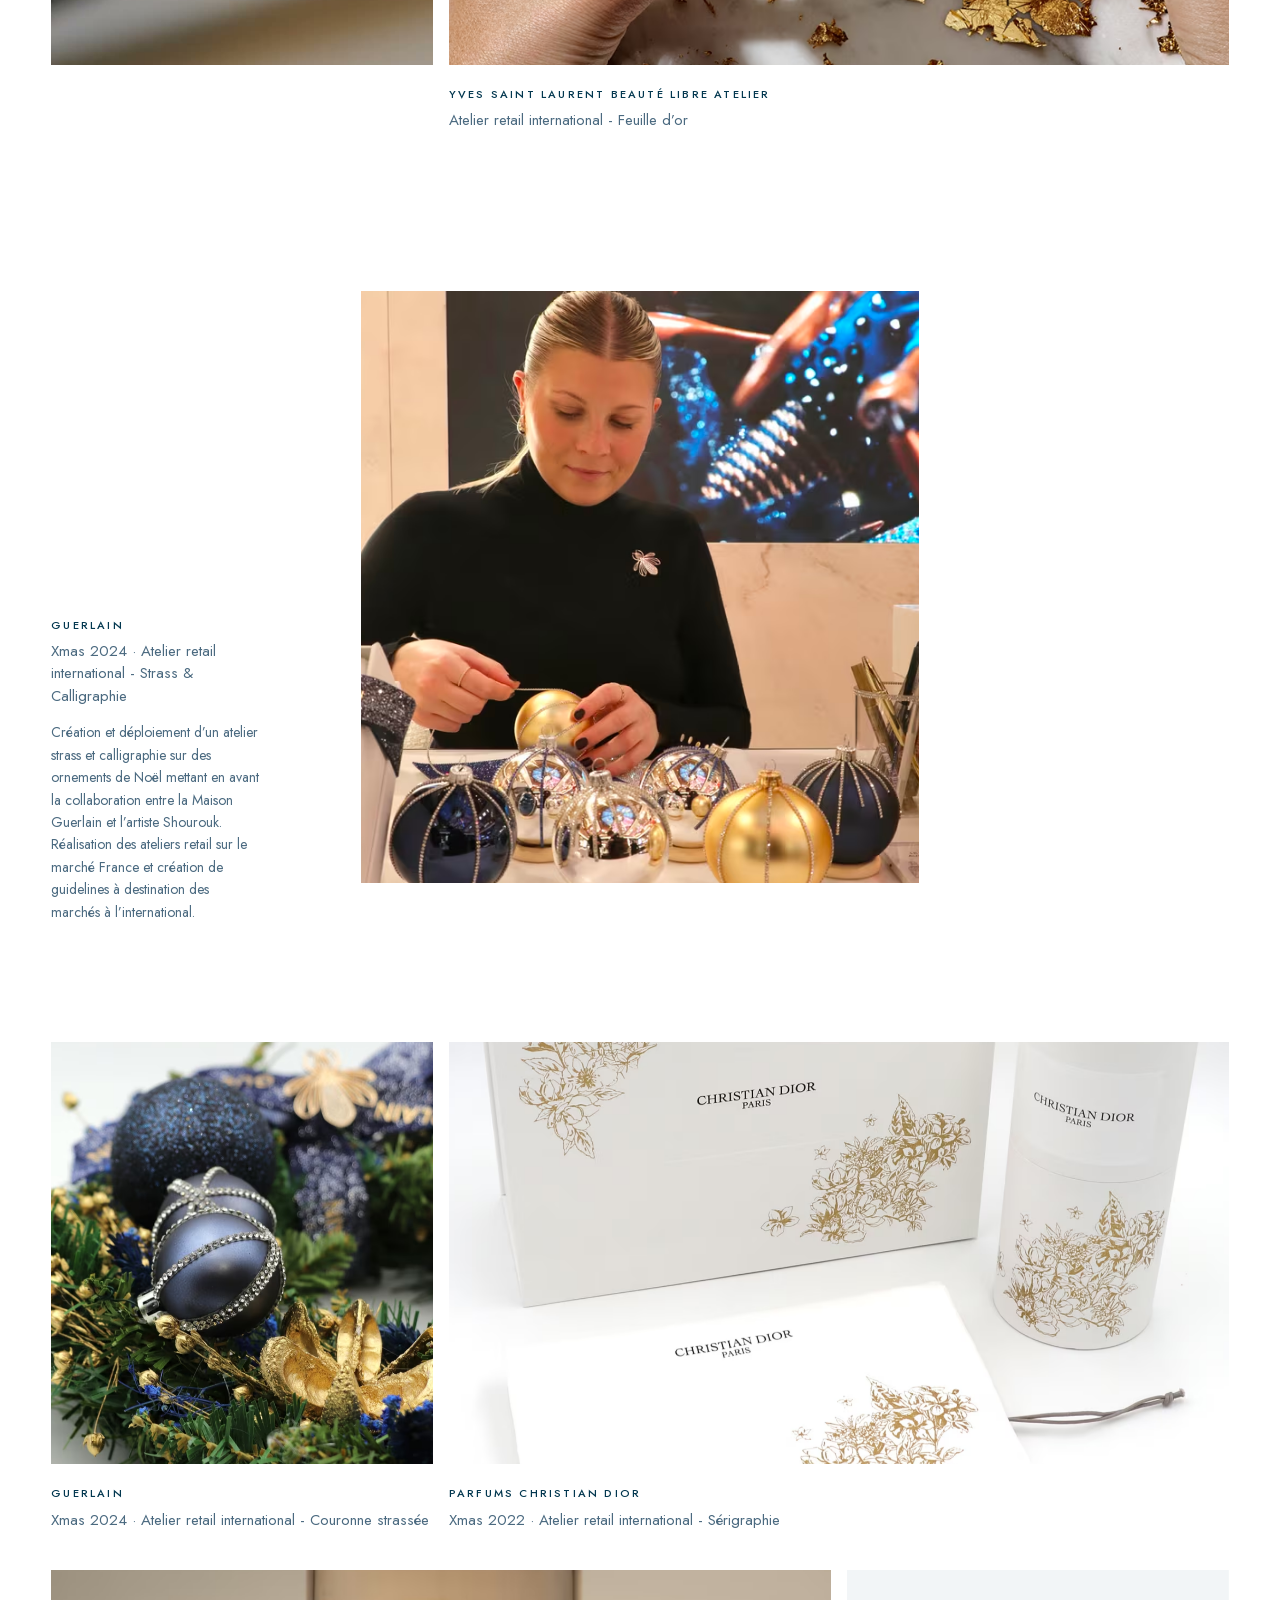
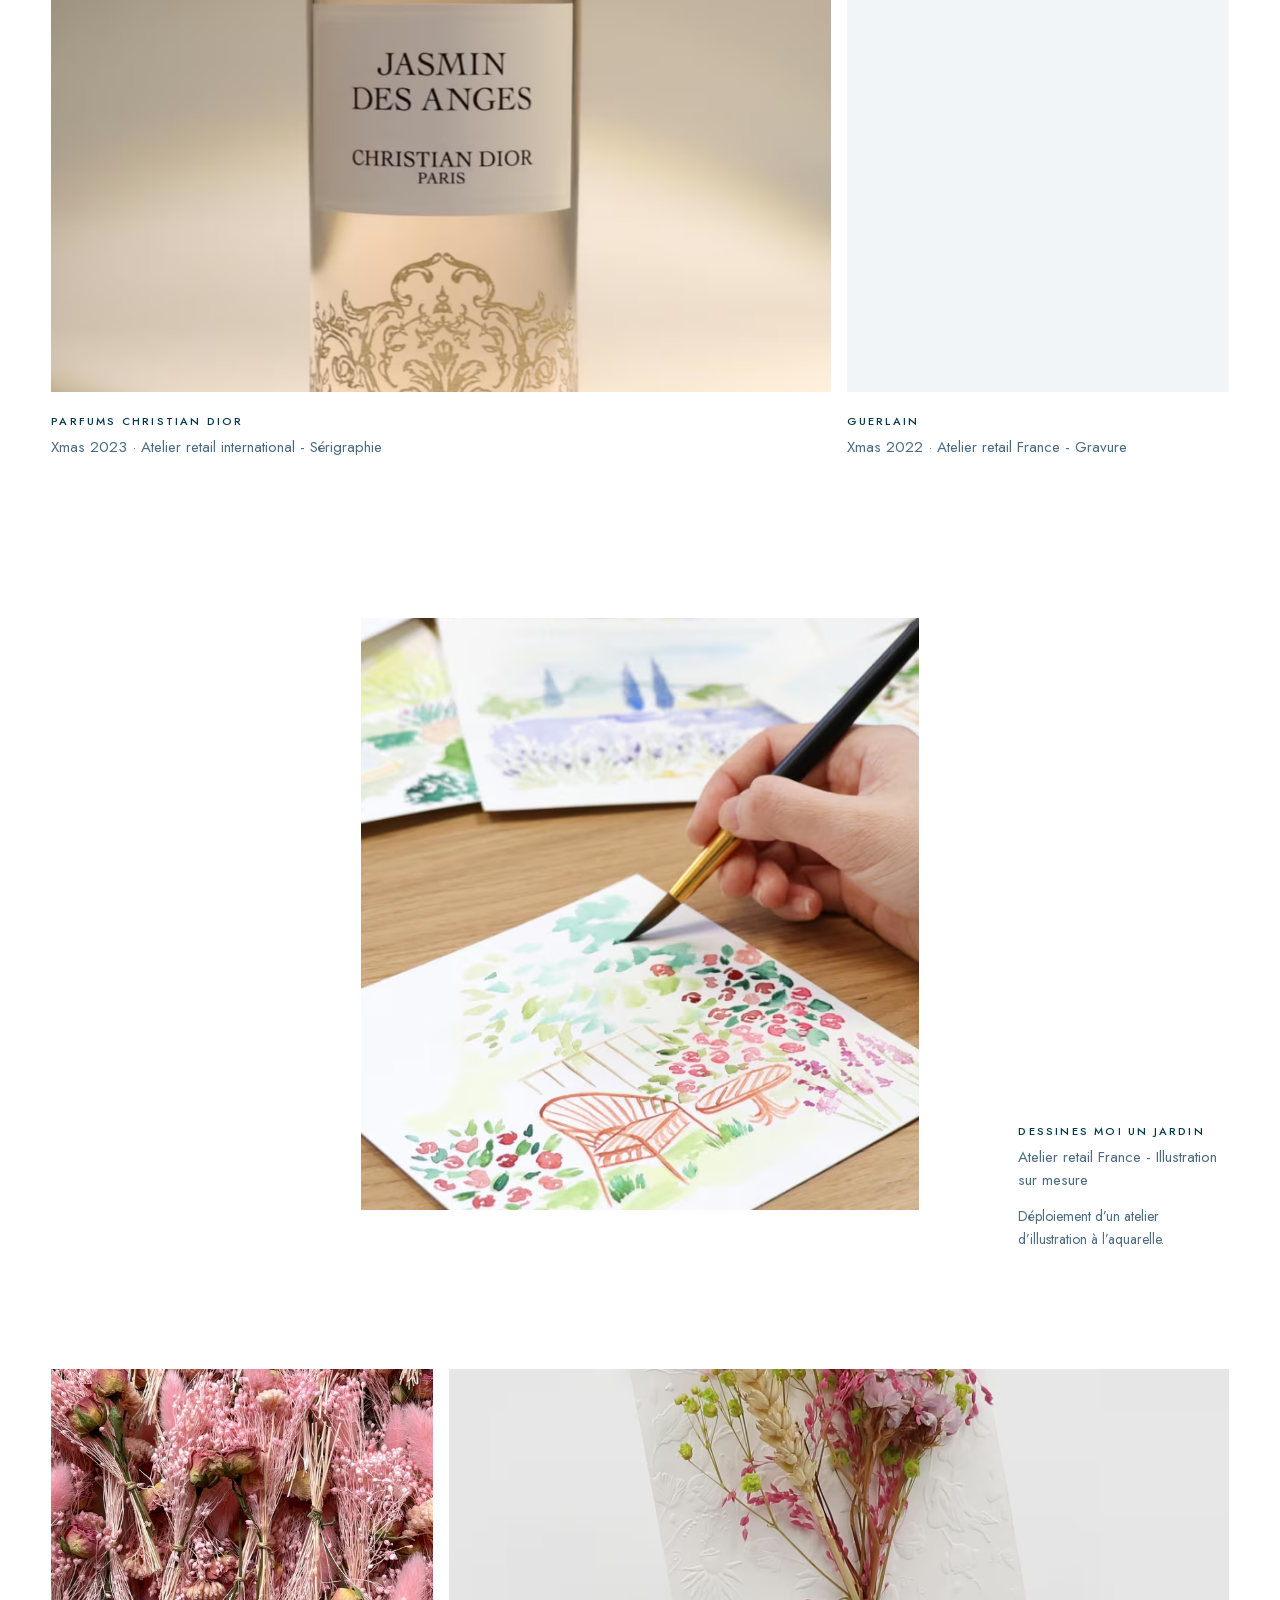
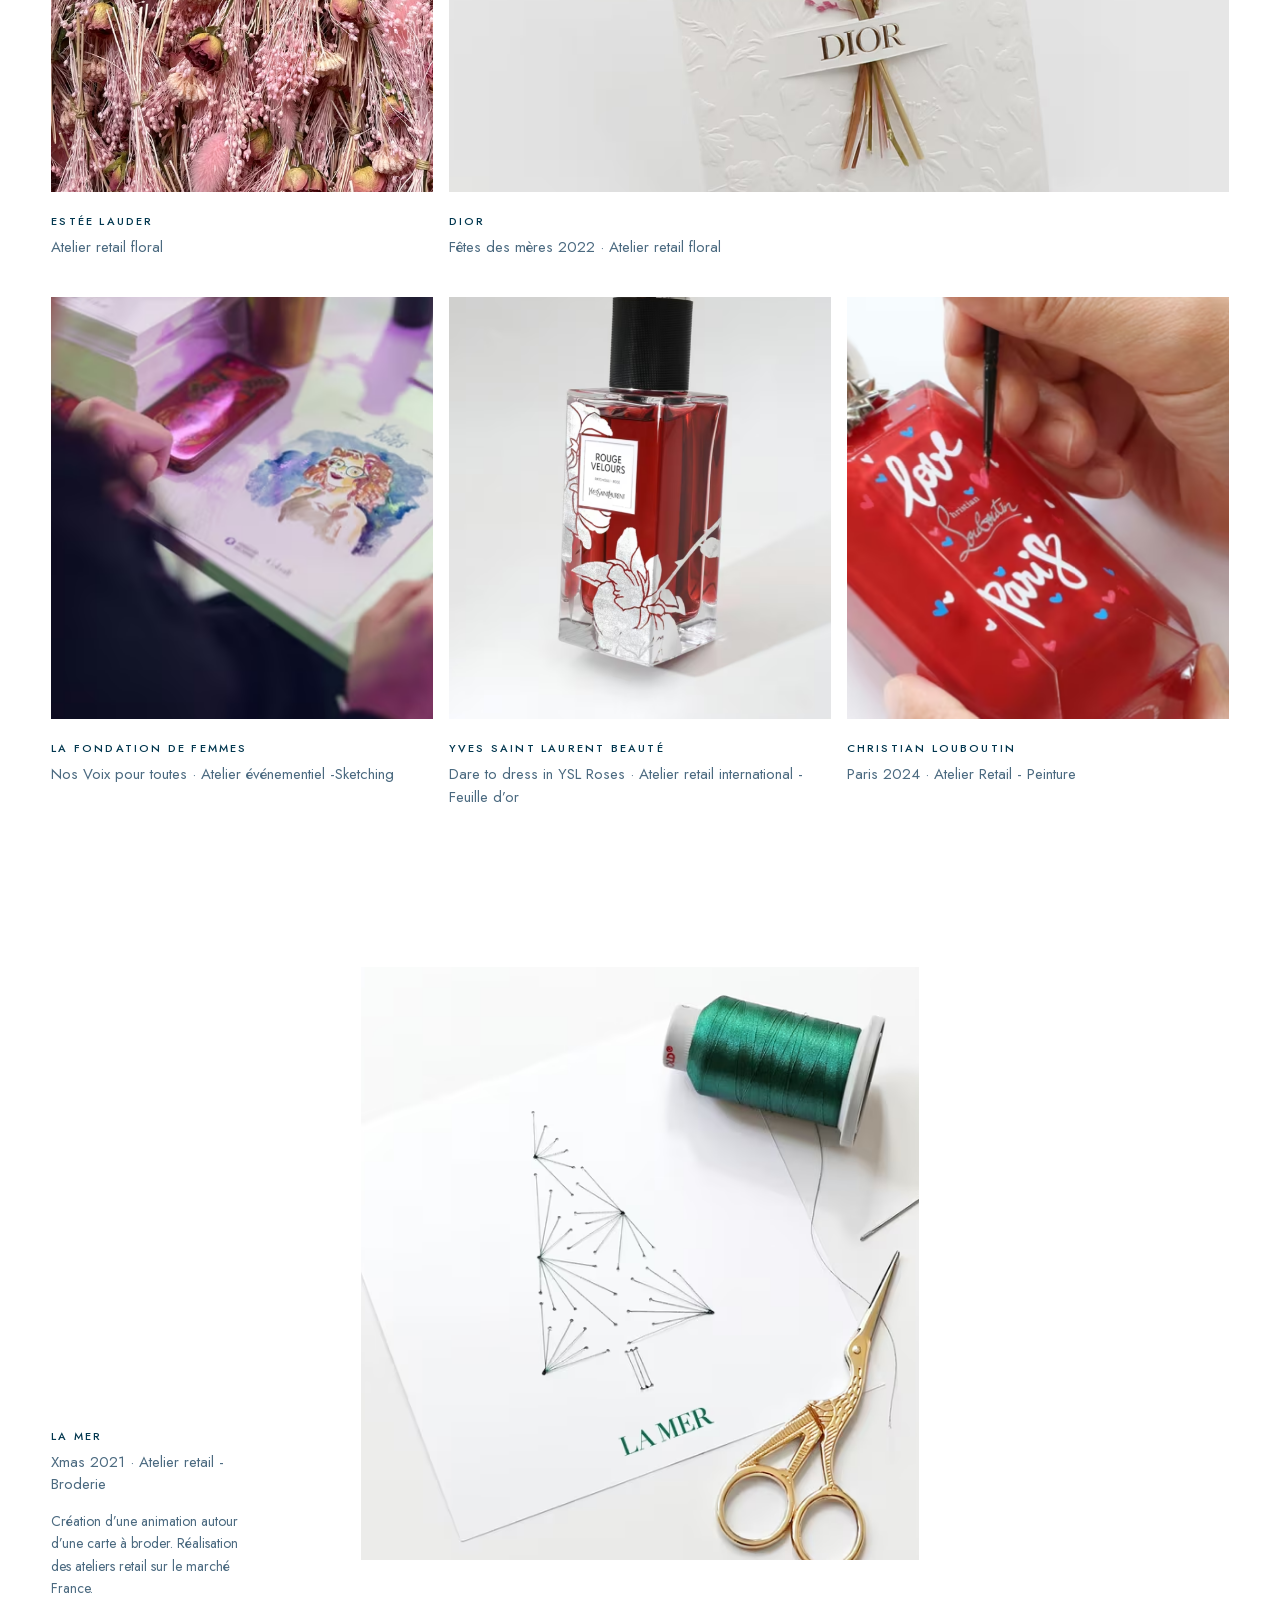
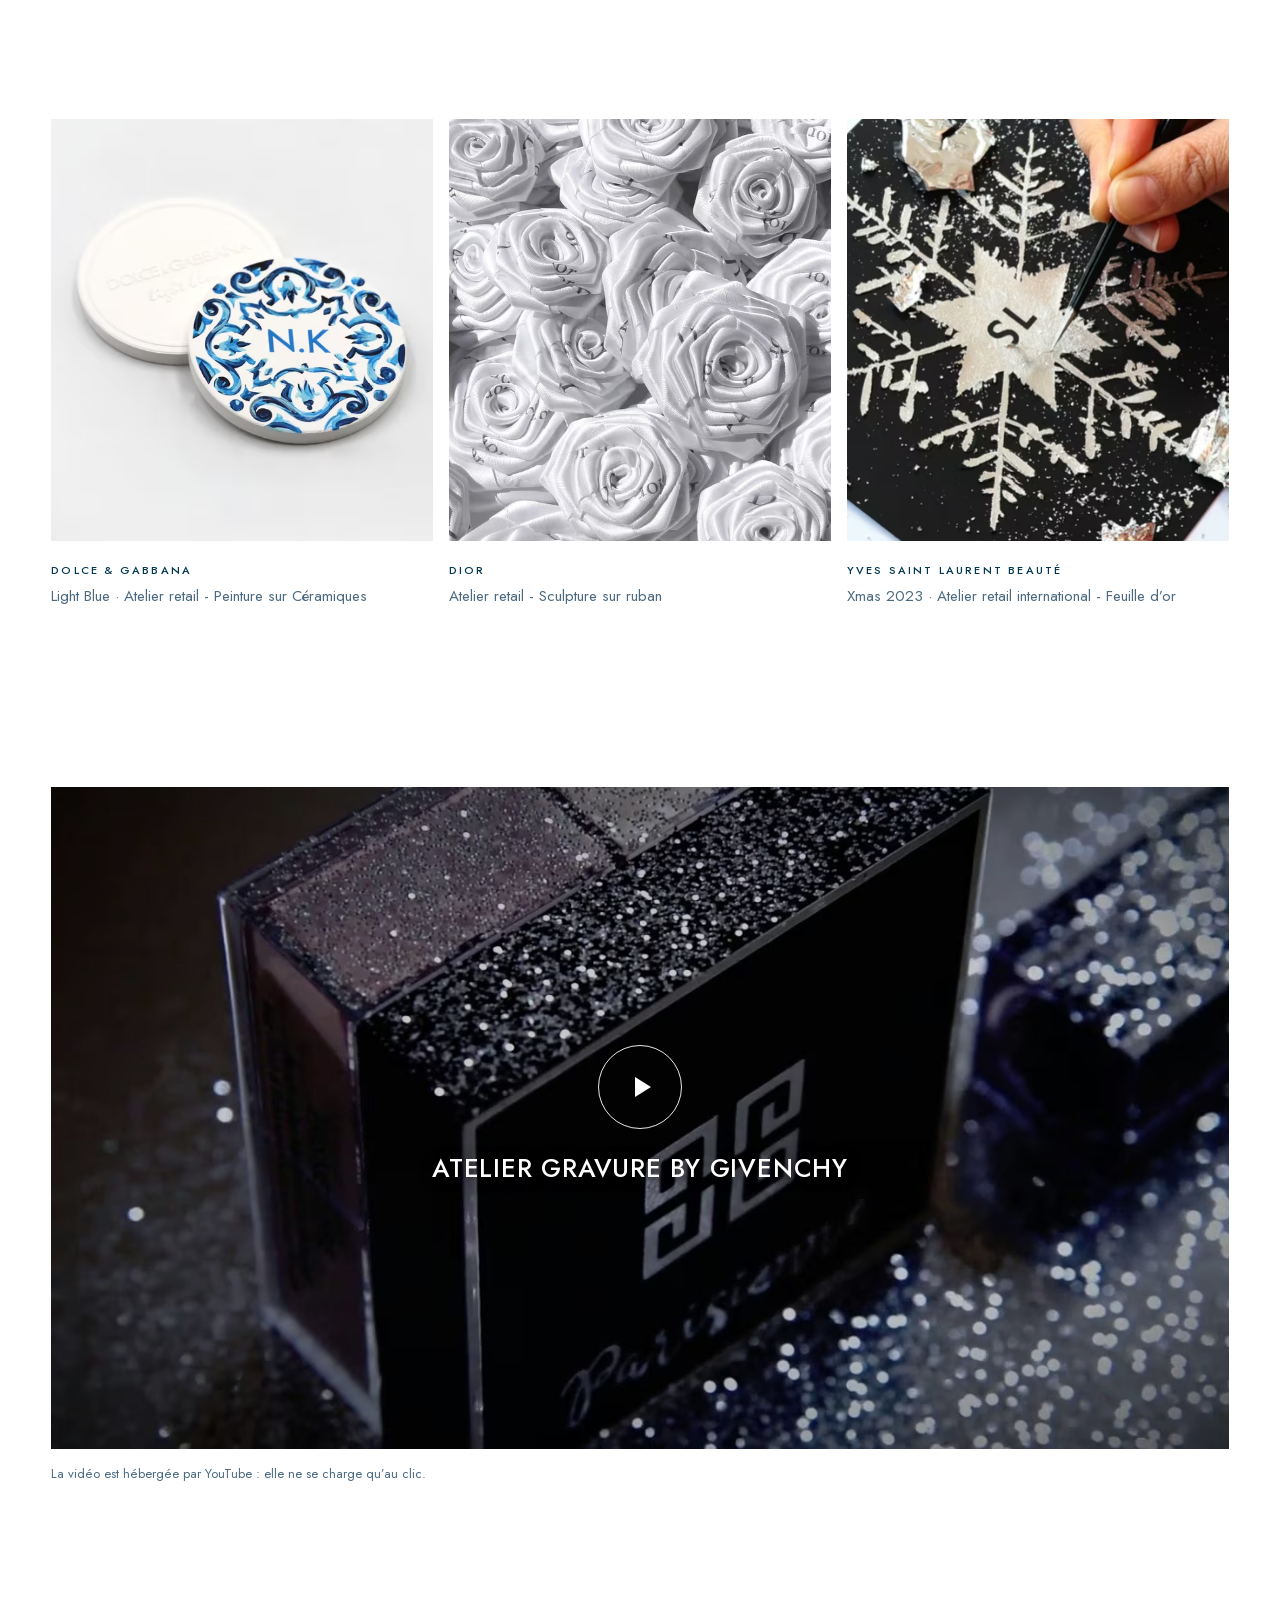
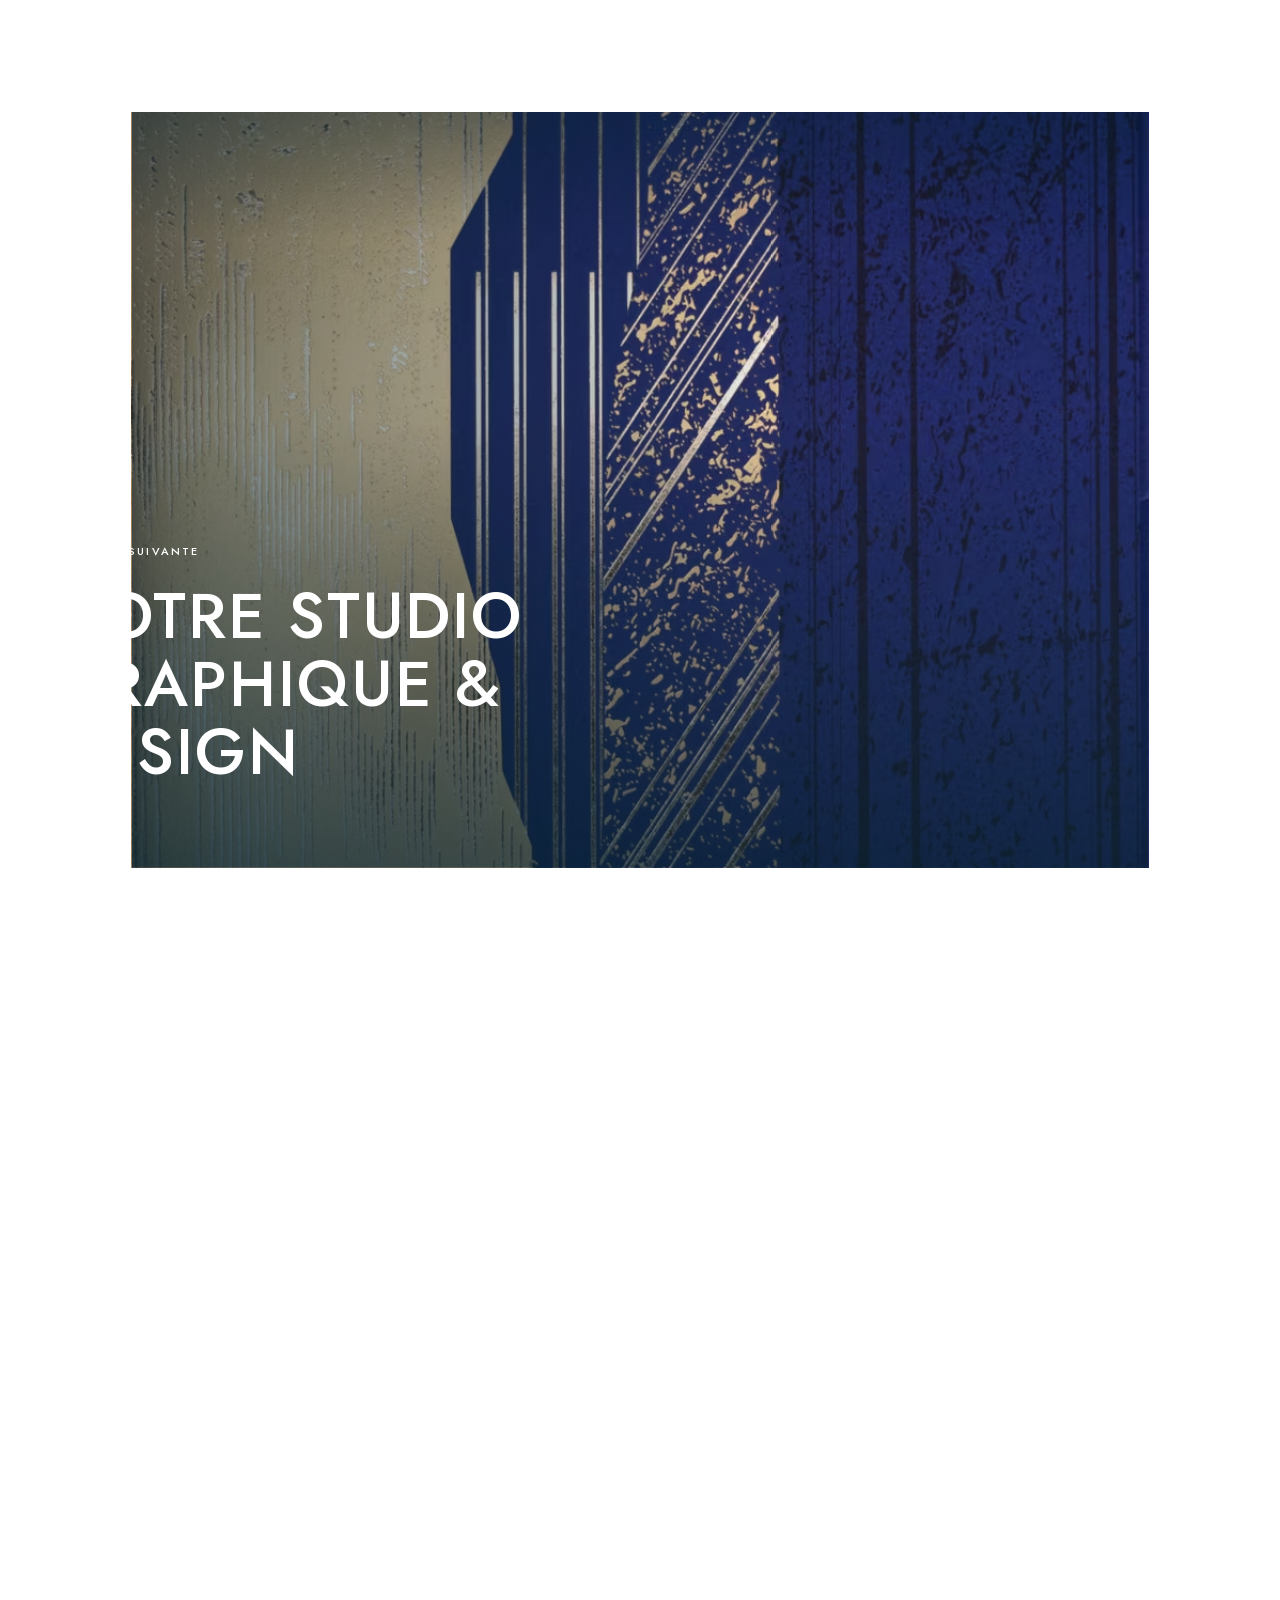
==== commit 549e7012: "V2 : la légende est toujours là (maison, campagne, atelier sous chaque photo), planches pleine haute" ====
--- a/ateliers-de-personnalisation/index.html
+++ b/ateliers-de-personnalisation/index.html
@@ -81,29 +81,29 @@
 </section>
 <section class="works" aria-label="Réalisations">
   <div class="wrap">
-    <div class="mosaic"><figure class="tile s1" id="piece-1" data-wipe><a class="tile__link" href="#piece-1" data-lb="1" data-item='{&quot;t&quot;: &quot;Ruinart&quot;, &quot;s&quot;: &quot;Carte Blanche 2023\nAtelier évènementiel - Dorure à chaud&quot;, &quot;d&quot;: &quot;Création et réalisation d’un atelier de personnalisation de dorure à chaud au Carreau du Temple.&quot;, &quot;jpg&quot;: &quot;../assets/media/0a2355af026d-1536.jpg&quot;, &quot;avif&quot;: &quot;../assets/media/0a2355af026d-1536.avif&quot;, &quot;alt&quot;: &quot;Ruinart, Carte Blanche 2023, Atelier évènementiel - Dorure à chaud&quot;}' aria-label="Agrandir : Ruinart, Carte Blanche 2023, Atelier évènementiel - Dorure à chaud"><picture><source type="image/avif" srcset="../assets/media/0a2355af026d-800.avif 800w, ../assets/media/0a2355af026d-1536.avif 1536w" sizes="(max-width: 767px) 92vw, 32vw"><img class="tile__img" src="../assets/media/0a2355af026d-800.jpg" srcset="../assets/media/0a2355af026d-800.jpg 800w, ../assets/media/0a2355af026d-1536.jpg 1536w" sizes="(max-width: 767px) 92vw, 32vw" width="800" height="800" alt="Ruinart, Carte Blanche 2023, Atelier évènementiel - Dorure à chaud" loading="lazy" decoding="async"></picture></a><figcaption class="tile__cap"><span class="tile__t">Ruinart</span><span class="tile__s">Carte Blanche 2023 · Atelier évènementiel - Dorure à chaud</span><span class="tile__d">Création et réalisation d’un atelier de personnalisation de dorure à chaud au Carreau du Temple.</span></figcaption></figure><figure class="tile s2" id="piece-2" data-wipe><a class="tile__link" href="#piece-2" data-lb="2" data-item='{&quot;t&quot;: &quot;Givenchy&quot;, &quot;s&quot;: &quot;La Collection Particulière\nAtelier retail - Gravure&quot;, &quot;d&quot;: &quot;Création d’illustrations sur-mesure, réalisées en gravure sur verre, pour La Collection Particulière à l’espace Pic Antin des Galeries Lafayette Haussmann&quot;, &quot;jpg&quot;: &quot;../assets/media/ed1e4c8ec7b2-1600.jpg&quot;, &quot;avif&quot;: &quot;../assets/media/ed1e4c8ec7b2-1600.avif&quot;, &quot;alt&quot;: &quot;Givenchy, La Collection Particulière, Atelier retail - Gravure&quot;}' aria-label="Agrandir : Givenchy, La Collection Particulière, Atelier retail - Gravure"><picture><source type="image/avif" srcset="../assets/media/ed1e4c8ec7b2-800.avif 800w, ../assets/media/ed1e4c8ec7b2-1600.avif 1600w" sizes="(max-width: 767px) 92vw, 64vw"><img class="tile__img" src="../assets/media/ed1e4c8ec7b2-800.jpg" srcset="../assets/media/ed1e4c8ec7b2-800.jpg 800w, ../assets/media/ed1e4c8ec7b2-1600.jpg 1600w" sizes="(max-width: 767px) 92vw, 64vw" width="800" height="800" alt="Givenchy, La Collection Particulière, Atelier retail - Gravure" loading="lazy" decoding="async"></picture></a><figcaption class="tile__cap"><span class="tile__t">Givenchy</span><span class="tile__s">La Collection Particulière · Atelier retail - Gravure</span><span class="tile__d">Création d’illustrations sur-mesure, réalisées en gravure sur verre, pour La Collection Particulière à l’espace Pic Antin des Galeries Lafayette Haussmann</span></figcaption></figure><figure class="tile s2" id="piece-3" data-wipe><a class="tile__link" href="#piece-3" data-lb="3" data-item='{&quot;t&quot;: &quot;Dior&quot;, &quot;s&quot;: &quot;Xmas Parties 2024\nConfection de Couronnes de Noël&quot;, &quot;d&quot;: &quot;Réalisation de couronnes de Noël en fleurs et végétaux séchés pour les Xmas Parties 2024 en France.&quot;, &quot;jpg&quot;: &quot;../assets/media/63471216a14a-1600.jpg&quot;, &quot;avif&quot;: &quot;../assets/media/63471216a14a-1600.avif&quot;, &quot;alt&quot;: &quot;Dior, Xmas Parties 2024, Confection de Couronnes de Noël&quot;}' aria-label="Agrandir : Dior, Xmas Parties 2024, Confection de Couronnes de Noël"><picture><source type="image/avif" srcset="../assets/media/63471216a14a-800.avif 800w, ../assets/media/63471216a14a-1600.avif 1600w" sizes="(max-width: 767px) 92vw, 64vw"><img class="tile__img" src="../assets/media/63471216a14a-800.jpg" srcset="../assets/media/63471216a14a-800.jpg 800w, ../assets/media/63471216a14a-1600.jpg 1600w" sizes="(max-width: 767px) 92vw, 64vw" width="800" height="1200" alt="Dior, Xmas Parties 2024, Confection de Couronnes de Noël" loading="lazy" decoding="async"></picture></a><figcaption class="tile__cap"><span class="tile__t">Dior</span><span class="tile__s">Xmas Parties 2024 · Confection de Couronnes de Noël</span><span class="tile__d">Réalisation de couronnes de Noël en fleurs et végétaux séchés pour les Xmas Parties 2024 en France.</span></figcaption></figure><figure class="tile s1" id="piece-4" data-wipe><a class="tile__link" href="#piece-4" data-lb="4" data-item='{&quot;t&quot;: &quot;Guerlain&quot;, &quot;s&quot;: &quot;Abeille Royale\nAtelier Participatif - Composition Florale&quot;, &quot;d&quot;: &quot;Création et mise en place d’un atelier participatif au siège de la Maison Guerlain pour la nouvelle crème riche Abeille Royale.&quot;, &quot;jpg&quot;: &quot;../assets/media/74d21afe5a7d-1600.jpg&quot;, &quot;avif&quot;: &quot;../assets/media/74d21afe5a7d-1600.avif&quot;, &quot;alt&quot;: &quot;Guerlain, Abeille Royale, Atelier Participatif - Composition Florale&quot;}' aria-label="Agrandir : Guerlain, Abeille Royale, Atelier Participatif - Composition Florale"><picture><source type="image/avif" srcset="../assets/media/74d21afe5a7d-800.avif 800w, ../assets/media/74d21afe5a7d-1600.avif 1600w" sizes="(max-width: 767px) 92vw, 32vw"><img class="tile__img" src="../assets/media/74d21afe5a7d-800.jpg" srcset="../assets/media/74d21afe5a7d-800.jpg 800w, ../assets/media/74d21afe5a7d-1600.jpg 1600w" sizes="(max-width: 767px) 92vw, 32vw" width="800" height="800" alt="Guerlain, Abeille Royale, Atelier Participatif - Composition Florale" loading="lazy" decoding="async"></picture></a><figcaption class="tile__cap"><span class="tile__t">Guerlain</span><span class="tile__s">Abeille Royale · Atelier Participatif - Composition Florale</span><span class="tile__d">Création et mise en place d’un atelier participatif au siège de la Maison Guerlain pour la nouvelle crème riche Abeille Royale.</span></figcaption></figure></div><div class="mosaic mosaic--tall"><figure class="tile s1 tile--video" data-wipe><video data-autoplay muted loop playsinline preload="none" poster="../assets/media/atelier-video-poster.jpg" aria-label="Film d’atelier : gaufrage à la main"><source src="../assets/media/atelier-video-720.mp4" type="video/mp4"></video><button class="tile__play" type="button">Lire le film</button></figure><figure class="tile s2" id="piece-5" data-wipe><a class="tile__link" href="#piece-5" data-lb="5" data-item='{&quot;t&quot;: &quot;Yves Saint Laurent Beauté Libre Atelier&quot;, &quot;s&quot;: &quot;Atelier retail international - Feuille d’or&quot;, &quot;d&quot;: &quot;Création et développement d’un atelier de personnalisation en feuille d’or. Réalisation de guidelines à destination des marchés à l’international.&quot;, &quot;jpg&quot;: &quot;../assets/media/7a570846d817-1080.jpg&quot;, &quot;avif&quot;: &quot;../assets/media/7a570846d817-1080.avif&quot;, &quot;alt&quot;: &quot;Yves Saint Laurent Beauté Libre Atelier, Atelier retail international - Feuille d’or&quot;}' aria-label="Agrandir : Yves Saint Laurent Beauté Libre Atelier, Atelier retail international - Feuille d’or"><picture><source type="image/avif" srcset="../assets/media/7a570846d817-800.avif 800w, ../assets/media/7a570846d817-1080.avif 1080w" sizes="(max-width: 767px) 92vw, 64vw"><img class="tile__img" src="../assets/media/7a570846d817-800.jpg" srcset="../assets/media/7a570846d817-800.jpg 800w, ../assets/media/7a570846d817-1080.jpg 1080w" sizes="(max-width: 767px) 92vw, 64vw" width="800" height="904" alt="Yves Saint Laurent Beauté Libre Atelier, Atelier retail international - Feuille d’or" loading="lazy" decoding="async"></picture></a><figcaption class="tile__cap"><span class="tile__t">Yves Saint Laurent Beauté Libre Atelier</span><span class="tile__s">Atelier retail international - Feuille d’or</span><span class="tile__d">Création et développement d’un atelier de personnalisation en feuille d’or. Réalisation de guidelines à destination des marchés à l’international.</span></figcaption></figure></div><div class="mosaic"><figure class="tile s1" id="piece-6" data-wipe><a class="tile__link" href="#piece-6" data-lb="6" data-item='{&quot;t&quot;: &quot;Guerlain&quot;, &quot;s&quot;: &quot;Xmas 2024\nAtelier retail international - Strass &amp; Calligraphie&quot;, &quot;d&quot;: &quot;Création et déploiement d’un atelier strass et calligraphie sur des ornements de Noël mettant en avant la collaboration entre la Maison Guerlain et l’artiste Shourouk.\n\nRéalisation des ateliers retail sur le marché France et création de guidelines à destination des marchés à l’international.&quot;, &quot;jpg&quot;: &quot;../assets/media/6cf80f2f42c2-1600.jpg&quot;, &quot;avif&quot;: &quot;../assets/media/6cf80f2f42c2-1600.avif&quot;, &quot;alt&quot;: &quot;Guerlain, Xmas 2024, Atelier retail international - Strass &amp; Calligraphie&quot;}' aria-label="Agrandir : Guerlain, Xmas 2024, Atelier retail international - Strass &amp; Calligraphie"><picture><source type="image/avif" srcset="../assets/media/6cf80f2f42c2-800.avif 800w, ../assets/media/6cf80f2f42c2-1600.avif 1600w" sizes="(max-width: 767px) 92vw, 32vw"><img class="tile__img" src="../assets/media/6cf80f2f42c2-800.jpg" srcset="../assets/media/6cf80f2f42c2-800.jpg 800w, ../assets/media/6cf80f2f42c2-1600.jpg 1600w" sizes="(max-width: 767px) 92vw, 32vw" width="800" height="800" alt="Guerlain, Xmas 2024, Atelier retail international - Strass &amp; Calligraphie" loading="lazy" decoding="async"></picture></a><figcaption class="tile__cap"><span class="tile__t">Guerlain</span><span class="tile__s">Xmas 2024 · Atelier retail international - Strass &amp; Calligraphie</span><span class="tile__d">Création et déploiement d’un atelier strass et calligraphie sur des ornements de Noël mettant en avant la collaboration entre la Maison Guerlain et l’artiste Shourouk.
+    <div class="mosaic"><figure class="tile s1" id="piece-1" data-wipe><a class="tile__link" href="#piece-1" data-lb="1" data-item='{&quot;t&quot;: &quot;Ruinart&quot;, &quot;s&quot;: &quot;Carte Blanche 2023\nAtelier évènementiel - Dorure à chaud&quot;, &quot;d&quot;: &quot;Création et réalisation d’un atelier de personnalisation de dorure à chaud au Carreau du Temple.&quot;, &quot;jpg&quot;: &quot;../assets/media/0a2355af026d-1536.jpg&quot;, &quot;avif&quot;: &quot;../assets/media/0a2355af026d-1536.avif&quot;, &quot;alt&quot;: &quot;Ruinart, Carte Blanche 2023, Atelier évènementiel - Dorure à chaud&quot;}' aria-label="Agrandir : Ruinart, Carte Blanche 2023, Atelier évènementiel - Dorure à chaud"><picture><source type="image/avif" srcset="../assets/media/0a2355af026d-800.avif 800w, ../assets/media/0a2355af026d-1536.avif 1536w" sizes="(max-width: 767px) 72vw, 32vw"><img class="tile__img" src="../assets/media/0a2355af026d-800.jpg" srcset="../assets/media/0a2355af026d-800.jpg 800w, ../assets/media/0a2355af026d-1536.jpg 1536w" sizes="(max-width: 767px) 72vw, 32vw" width="800" height="800" alt="Ruinart, Carte Blanche 2023, Atelier évènementiel - Dorure à chaud" loading="lazy" decoding="async"></picture></a><figcaption class="tile__meta"><span class="tile__t">Ruinart</span><span class="tile__s">Carte Blanche 2023 · Atelier évènementiel - Dorure à chaud</span><span class="tile__d">Création et réalisation d’un atelier de personnalisation de dorure à chaud au Carreau du Temple.</span></figcaption></figure><figure class="tile s2" id="piece-2" data-wipe><a class="tile__link" href="#piece-2" data-lb="2" data-item='{&quot;t&quot;: &quot;Givenchy&quot;, &quot;s&quot;: &quot;La Collection Particulière\nAtelier retail - Gravure&quot;, &quot;d&quot;: &quot;Création d’illustrations sur-mesure, réalisées en gravure sur verre, pour La Collection Particulière à l’espace Pic Antin des Galeries Lafayette Haussmann&quot;, &quot;jpg&quot;: &quot;../assets/media/ed1e4c8ec7b2-1600.jpg&quot;, &quot;avif&quot;: &quot;../assets/media/ed1e4c8ec7b2-1600.avif&quot;, &quot;alt&quot;: &quot;Givenchy, La Collection Particulière, Atelier retail - Gravure&quot;}' aria-label="Agrandir : Givenchy, La Collection Particulière, Atelier retail - Gravure"><picture><source type="image/avif" srcset="../assets/media/ed1e4c8ec7b2-800.avif 800w, ../assets/media/ed1e4c8ec7b2-1600.avif 1600w" sizes="(max-width: 767px) 100vw, 64vw"><img class="tile__img" src="../assets/media/ed1e4c8ec7b2-800.jpg" srcset="../assets/media/ed1e4c8ec7b2-800.jpg 800w, ../assets/media/ed1e4c8ec7b2-1600.jpg 1600w" sizes="(max-width: 767px) 100vw, 64vw" width="800" height="800" alt="Givenchy, La Collection Particulière, Atelier retail - Gravure" loading="lazy" decoding="async"></picture></a><figcaption class="tile__meta"><span class="tile__t">Givenchy</span><span class="tile__s">La Collection Particulière · Atelier retail - Gravure</span><span class="tile__d">Création d’illustrations sur-mesure, réalisées en gravure sur verre, pour La Collection Particulière à l’espace Pic Antin des Galeries Lafayette Haussmann</span></figcaption></figure><figure class="tile s2" id="piece-3" data-wipe><a class="tile__link" href="#piece-3" data-lb="3" data-item='{&quot;t&quot;: &quot;Dior&quot;, &quot;s&quot;: &quot;Xmas Parties 2024\nConfection de Couronnes de Noël&quot;, &quot;d&quot;: &quot;Réalisation de couronnes de Noël en fleurs et végétaux séchés pour les Xmas Parties 2024 en France.&quot;, &quot;jpg&quot;: &quot;../assets/media/63471216a14a-1600.jpg&quot;, &quot;avif&quot;: &quot;../assets/media/63471216a14a-1600.avif&quot;, &quot;alt&quot;: &quot;Dior, Xmas Parties 2024, Confection de Couronnes de Noël&quot;}' aria-label="Agrandir : Dior, Xmas Parties 2024, Confection de Couronnes de Noël"><picture><source type="image/avif" srcset="../assets/media/63471216a14a-800.avif 800w, ../assets/media/63471216a14a-1600.avif 1600w" sizes="(max-width: 767px) 100vw, 64vw"><img class="tile__img" src="../assets/media/63471216a14a-800.jpg" srcset="../assets/media/63471216a14a-800.jpg 800w, ../assets/media/63471216a14a-1600.jpg 1600w" sizes="(max-width: 767px) 100vw, 64vw" width="800" height="1200" alt="Dior, Xmas Parties 2024, Confection de Couronnes de Noël" loading="lazy" decoding="async"></picture></a><figcaption class="tile__meta"><span class="tile__t">Dior</span><span class="tile__s">Xmas Parties 2024 · Confection de Couronnes de Noël</span><span class="tile__d">Réalisation de couronnes de Noël en fleurs et végétaux séchés pour les Xmas Parties 2024 en France.</span></figcaption></figure><figure class="tile s1" id="piece-4" data-wipe><a class="tile__link" href="#piece-4" data-lb="4" data-item='{&quot;t&quot;: &quot;Guerlain&quot;, &quot;s&quot;: &quot;Abeille Royale\nAtelier Participatif - Composition Florale&quot;, &quot;d&quot;: &quot;Création et mise en place d’un atelier participatif au siège de la Maison Guerlain pour la nouvelle crème riche Abeille Royale.&quot;, &quot;jpg&quot;: &quot;../assets/media/74d21afe5a7d-1600.jpg&quot;, &quot;avif&quot;: &quot;../assets/media/74d21afe5a7d-1600.avif&quot;, &quot;alt&quot;: &quot;Guerlain, Abeille Royale, Atelier Participatif - Composition Florale&quot;}' aria-label="Agrandir : Guerlain, Abeille Royale, Atelier Participatif - Composition Florale"><picture><source type="image/avif" srcset="../assets/media/74d21afe5a7d-800.avif 800w, ../assets/media/74d21afe5a7d-1600.avif 1600w" sizes="(max-width: 767px) 72vw, 32vw"><img class="tile__img" src="../assets/media/74d21afe5a7d-800.jpg" srcset="../assets/media/74d21afe5a7d-800.jpg 800w, ../assets/media/74d21afe5a7d-1600.jpg 1600w" sizes="(max-width: 767px) 72vw, 32vw" width="800" height="800" alt="Guerlain, Abeille Royale, Atelier Participatif - Composition Florale" loading="lazy" decoding="async"></picture></a><figcaption class="tile__meta"><span class="tile__t">Guerlain</span><span class="tile__s">Abeille Royale · Atelier Participatif - Composition Florale</span><span class="tile__d">Création et mise en place d’un atelier participatif au siège de la Maison Guerlain pour la nouvelle crème riche Abeille Royale.</span></figcaption></figure></div><div class="mosaic mosaic--tall"><figure class="tile s1 tile--video" data-wipe><video data-autoplay muted loop playsinline preload="none" poster="../assets/media/atelier-video-poster.jpg" aria-label="Film d’atelier : gaufrage à la main"><source src="../assets/media/atelier-video-720.mp4" type="video/mp4"></video><button class="tile__play" type="button">Lire le film</button></figure><figure class="tile s2" id="piece-5" data-wipe><a class="tile__link" href="#piece-5" data-lb="5" data-item='{&quot;t&quot;: &quot;Yves Saint Laurent Beauté Libre Atelier&quot;, &quot;s&quot;: &quot;Atelier retail international - Feuille d’or&quot;, &quot;d&quot;: &quot;Création et développement d’un atelier de personnalisation en feuille d’or. Réalisation de guidelines à destination des marchés à l’international.&quot;, &quot;jpg&quot;: &quot;../assets/media/7a570846d817-1080.jpg&quot;, &quot;avif&quot;: &quot;../assets/media/7a570846d817-1080.avif&quot;, &quot;alt&quot;: &quot;Yves Saint Laurent Beauté Libre Atelier, Atelier retail international - Feuille d’or&quot;}' aria-label="Agrandir : Yves Saint Laurent Beauté Libre Atelier, Atelier retail international - Feuille d’or"><picture><source type="image/avif" srcset="../assets/media/7a570846d817-800.avif 800w, ../assets/media/7a570846d817-1080.avif 1080w" sizes="(max-width: 767px) 100vw, 64vw"><img class="tile__img" src="../assets/media/7a570846d817-800.jpg" srcset="../assets/media/7a570846d817-800.jpg 800w, ../assets/media/7a570846d817-1080.jpg 1080w" sizes="(max-width: 767px) 100vw, 64vw" width="800" height="904" alt="Yves Saint Laurent Beauté Libre Atelier, Atelier retail international - Feuille d’or" loading="lazy" decoding="async"></picture></a><figcaption class="tile__meta"><span class="tile__t">Yves Saint Laurent Beauté Libre Atelier</span><span class="tile__s">Atelier retail international - Feuille d’or</span><span class="tile__d">Création et développement d’un atelier de personnalisation en feuille d’or. Réalisation de guidelines à destination des marchés à l’international.</span></figcaption></figure></div><figure class="plate" id="piece-6" style="--ar:1.000" data-plate><a class="plate__link" href="#piece-6" data-lb="6" data-item='{&quot;t&quot;: &quot;Guerlain&quot;, &quot;s&quot;: &quot;Xmas 2024\nAtelier retail international - Strass &amp; Calligraphie&quot;, &quot;d&quot;: &quot;Création et déploiement d’un atelier strass et calligraphie sur des ornements de Noël mettant en avant la collaboration entre la Maison Guerlain et l’artiste Shourouk.\n\nRéalisation des ateliers retail sur le marché France et création de guidelines à destination des marchés à l’international.&quot;, &quot;jpg&quot;: &quot;../assets/media/6cf80f2f42c2-1600.jpg&quot;, &quot;avif&quot;: &quot;../assets/media/6cf80f2f42c2-1600.avif&quot;, &quot;alt&quot;: &quot;Guerlain, Xmas 2024, Atelier retail international - Strass &amp; Calligraphie&quot;}' aria-label="Agrandir : Guerlain, Xmas 2024, Atelier retail international - Strass &amp; Calligraphie"><picture><source type="image/avif" srcset="../assets/media/6cf80f2f42c2-800.avif 800w, ../assets/media/6cf80f2f42c2-1600.avif 1600w, ../assets/media/v2/6cf80f2f42c2-v1900.avif 1900w" sizes="(max-width: 767px) 100vw, calc(86vh * 1.000)"><img class="plate__img" src="../assets/media/6cf80f2f42c2-800.jpg" srcset="../assets/media/6cf80f2f42c2-800.jpg 800w, ../assets/media/6cf80f2f42c2-1600.jpg 1600w, ../assets/media/v2/6cf80f2f42c2-v1900.jpg 1900w" sizes="(max-width: 767px) 100vw, calc(86vh * 1.000)" width="800" height="800" alt="Guerlain, Xmas 2024, Atelier retail international - Strass &amp; Calligraphie" loading="lazy" decoding="async"></picture></a><figcaption class="plate__meta tile__meta"><span class="tile__t">Guerlain</span><span class="tile__s">Xmas 2024 · Atelier retail international - Strass &amp; Calligraphie</span><span class="tile__d">Création et déploiement d’un atelier strass et calligraphie sur des ornements de Noël mettant en avant la collaboration entre la Maison Guerlain et l’artiste Shourouk.
 
-Réalisation des ateliers retail sur le marché France et création de guidelines à destination des marchés à l’international.</span></figcaption></figure><figure class="tile s2" id="piece-7" data-wipe><a class="tile__link" href="#piece-7" data-lb="7" data-item='{&quot;t&quot;: &quot;Guerlain&quot;, &quot;s&quot;: &quot;Xmas 2024\nAtelier retail international - Couronne strassée&quot;, &quot;d&quot;: &quot;Création et développement d’une couronne de Noël personnalisable inspirées de l’univers de Shourouk.\n\nRéalisation des ateliers retail sur le marché France et création de guidelines à destination des marchés à l’international.&quot;, &quot;jpg&quot;: &quot;../assets/media/21ebdcbfb258-1600.jpg&quot;, &quot;avif&quot;: &quot;../assets/media/21ebdcbfb258-1600.avif&quot;, &quot;alt&quot;: &quot;Guerlain, Xmas 2024, Atelier retail international - Couronne strassée&quot;}' aria-label="Agrandir : Guerlain, Xmas 2024, Atelier retail international - Couronne strassée"><picture><source type="image/avif" srcset="../assets/media/21ebdcbfb258-800.avif 800w, ../assets/media/21ebdcbfb258-1600.avif 1600w" sizes="(max-width: 767px) 92vw, 64vw"><img class="tile__img" src="../assets/media/21ebdcbfb258-800.jpg" srcset="../assets/media/21ebdcbfb258-800.jpg 800w, ../assets/media/21ebdcbfb258-1600.jpg 1600w" sizes="(max-width: 767px) 92vw, 64vw" width="800" height="1200" alt="Guerlain, Xmas 2024, Atelier retail international - Couronne strassée" loading="lazy" decoding="async"></picture></a><figcaption class="tile__cap"><span class="tile__t">Guerlain</span><span class="tile__s">Xmas 2024 · Atelier retail international - Couronne strassée</span><span class="tile__d">Création et développement d’une couronne de Noël personnalisable inspirées de l’univers de Shourouk.
+Réalisation des ateliers retail sur le marché France et création de guidelines à destination des marchés à l’international.</span></figcaption></figure><div class="mosaic"><figure class="tile s1" id="piece-7" data-wipe><a class="tile__link" href="#piece-7" data-lb="7" data-item='{&quot;t&quot;: &quot;Guerlain&quot;, &quot;s&quot;: &quot;Xmas 2024\nAtelier retail international - Couronne strassée&quot;, &quot;d&quot;: &quot;Création et développement d’une couronne de Noël personnalisable inspirées de l’univers de Shourouk.\n\nRéalisation des ateliers retail sur le marché France et création de guidelines à destination des marchés à l’international.&quot;, &quot;jpg&quot;: &quot;../assets/media/21ebdcbfb258-1600.jpg&quot;, &quot;avif&quot;: &quot;../assets/media/21ebdcbfb258-1600.avif&quot;, &quot;alt&quot;: &quot;Guerlain, Xmas 2024, Atelier retail international - Couronne strassée&quot;}' aria-label="Agrandir : Guerlain, Xmas 2024, Atelier retail international - Couronne strassée"><picture><source type="image/avif" srcset="../assets/media/21ebdcbfb258-800.avif 800w, ../assets/media/21ebdcbfb258-1600.avif 1600w" sizes="(max-width: 767px) 72vw, 32vw"><img class="tile__img" src="../assets/media/21ebdcbfb258-800.jpg" srcset="../assets/media/21ebdcbfb258-800.jpg 800w, ../assets/media/21ebdcbfb258-1600.jpg 1600w" sizes="(max-width: 767px) 72vw, 32vw" width="800" height="1200" alt="Guerlain, Xmas 2024, Atelier retail international - Couronne strassée" loading="lazy" decoding="async"></picture></a><figcaption class="tile__meta"><span class="tile__t">Guerlain</span><span class="tile__s">Xmas 2024 · Atelier retail international - Couronne strassée</span><span class="tile__d">Création et développement d’une couronne de Noël personnalisable inspirées de l’univers de Shourouk.
 
-Réalisation des ateliers retail sur le marché France et création de guidelines à destination des marchés à l’international.</span></figcaption></figure><figure class="tile s2" id="piece-8" data-wipe><a class="tile__link" href="#piece-8" data-lb="8" data-item='{&quot;t&quot;: &quot;Parfums Christian Dior&quot;, &quot;s&quot;: &quot;Xmas 2022\nAtelier retail international - Sérigraphie&quot;, &quot;d&quot;: &quot;Création et développement d’un atelier sérigraphie mettant en avant les illustrations de Pietro Ruffo pour Christian Dior Parfums.\n\nRéalisation des ateliers retail sur le marché France et création de guidelines à destination des marchés à l’international.&quot;, &quot;jpg&quot;: &quot;../assets/media/7292a8f80e8e-1600.jpg&quot;, &quot;avif&quot;: &quot;../assets/media/7292a8f80e8e-1600.avif&quot;, &quot;alt&quot;: &quot;Parfums Christian Dior, Xmas 2022, Atelier retail international - Sérigraphie&quot;}' aria-label="Agrandir : Parfums Christian Dior, Xmas 2022, Atelier retail international - Sérigraphie"><picture><source type="image/avif" srcset="../assets/media/7292a8f80e8e-800.avif 800w, ../assets/media/7292a8f80e8e-1600.avif 1600w" sizes="(max-width: 767px) 92vw, 64vw"><img class="tile__img" src="../assets/media/7292a8f80e8e-800.jpg" srcset="../assets/media/7292a8f80e8e-800.jpg 800w, ../assets/media/7292a8f80e8e-1600.jpg 1600w" sizes="(max-width: 767px) 92vw, 64vw" width="800" height="740" alt="Parfums Christian Dior, Xmas 2022, Atelier retail international - Sérigraphie" loading="lazy" decoding="async"></picture></a><figcaption class="tile__cap"><span class="tile__t">Parfums Christian Dior</span><span class="tile__s">Xmas 2022 · Atelier retail international - Sérigraphie</span><span class="tile__d">Création et développement d’un atelier sérigraphie mettant en avant les illustrations de Pietro Ruffo pour Christian Dior Parfums.
+Réalisation des ateliers retail sur le marché France et création de guidelines à destination des marchés à l’international.</span></figcaption></figure><figure class="tile s2" id="piece-8" data-wipe><a class="tile__link" href="#piece-8" data-lb="8" data-item='{&quot;t&quot;: &quot;Parfums Christian Dior&quot;, &quot;s&quot;: &quot;Xmas 2022\nAtelier retail international - Sérigraphie&quot;, &quot;d&quot;: &quot;Création et développement d’un atelier sérigraphie mettant en avant les illustrations de Pietro Ruffo pour Christian Dior Parfums.\n\nRéalisation des ateliers retail sur le marché France et création de guidelines à destination des marchés à l’international.&quot;, &quot;jpg&quot;: &quot;../assets/media/7292a8f80e8e-1600.jpg&quot;, &quot;avif&quot;: &quot;../assets/media/7292a8f80e8e-1600.avif&quot;, &quot;alt&quot;: &quot;Parfums Christian Dior, Xmas 2022, Atelier retail international - Sérigraphie&quot;}' aria-label="Agrandir : Parfums Christian Dior, Xmas 2022, Atelier retail international - Sérigraphie"><picture><source type="image/avif" srcset="../assets/media/7292a8f80e8e-800.avif 800w, ../assets/media/7292a8f80e8e-1600.avif 1600w" sizes="(max-width: 767px) 100vw, 64vw"><img class="tile__img" src="../assets/media/7292a8f80e8e-800.jpg" srcset="../assets/media/7292a8f80e8e-800.jpg 800w, ../assets/media/7292a8f80e8e-1600.jpg 1600w" sizes="(max-width: 767px) 100vw, 64vw" width="800" height="740" alt="Parfums Christian Dior, Xmas 2022, Atelier retail international - Sérigraphie" loading="lazy" decoding="async"></picture></a><figcaption class="tile__meta"><span class="tile__t">Parfums Christian Dior</span><span class="tile__s">Xmas 2022 · Atelier retail international - Sérigraphie</span><span class="tile__d">Création et développement d’un atelier sérigraphie mettant en avant les illustrations de Pietro Ruffo pour Christian Dior Parfums.
 
-Réalisation des ateliers retail sur le marché France et création de guidelines à destination des marchés à l’international.</span></figcaption></figure><figure class="tile s1" id="piece-9" data-wipe><a class="tile__link" href="#piece-9" data-lb="9" data-item='{&quot;t&quot;: &quot;Parfums Christian Dior&quot;, &quot;s&quot;: &quot;Xmas 2023\nAtelier retail international - Sérigraphie&quot;, &quot;d&quot;: &quot;Création et développement d’un atelier sérigraphie mettant en avant les illustrations de Pietro Ruffo pour Christian Dior Parfums.\n\nRéalisation des ateliers retail sur le marché France et création de guidelines à destination des marchés à l’international.&quot;, &quot;jpg&quot;: &quot;../assets/media/5cfc64452c58-1193.jpg&quot;, &quot;avif&quot;: &quot;../assets/media/5cfc64452c58-1193.avif&quot;, &quot;alt&quot;: &quot;Parfums Christian Dior, Xmas 2023, Atelier retail international - Sérigraphie&quot;}' aria-label="Agrandir : Parfums Christian Dior, Xmas 2023, Atelier retail international - Sérigraphie"><picture><source type="image/avif" srcset="../assets/media/5cfc64452c58-800.avif 800w, ../assets/media/5cfc64452c58-1193.avif 1193w" sizes="(max-width: 767px) 92vw, 32vw"><img class="tile__img" src="../assets/media/5cfc64452c58-800.jpg" srcset="../assets/media/5cfc64452c58-800.jpg 800w, ../assets/media/5cfc64452c58-1193.jpg 1193w" sizes="(max-width: 767px) 92vw, 32vw" width="800" height="1279" alt="Parfums Christian Dior, Xmas 2023, Atelier retail international - Sérigraphie" loading="lazy" decoding="async"></picture></a><figcaption class="tile__cap"><span class="tile__t">Parfums Christian Dior</span><span class="tile__s">Xmas 2023 · Atelier retail international - Sérigraphie</span><span class="tile__d">Création et développement d’un atelier sérigraphie mettant en avant les illustrations de Pietro Ruffo pour Christian Dior Parfums.
+Réalisation des ateliers retail sur le marché France et création de guidelines à destination des marchés à l’international.</span></figcaption></figure><figure class="tile s2" id="piece-9" data-wipe><a class="tile__link" href="#piece-9" data-lb="9" data-item='{&quot;t&quot;: &quot;Parfums Christian Dior&quot;, &quot;s&quot;: &quot;Xmas 2023\nAtelier retail international - Sérigraphie&quot;, &quot;d&quot;: &quot;Création et développement d’un atelier sérigraphie mettant en avant les illustrations de Pietro Ruffo pour Christian Dior Parfums.\n\nRéalisation des ateliers retail sur le marché France et création de guidelines à destination des marchés à l’international.&quot;, &quot;jpg&quot;: &quot;../assets/media/5cfc64452c58-1193.jpg&quot;, &quot;avif&quot;: &quot;../assets/media/5cfc64452c58-1193.avif&quot;, &quot;alt&quot;: &quot;Parfums Christian Dior, Xmas 2023, Atelier retail international - Sérigraphie&quot;}' aria-label="Agrandir : Parfums Christian Dior, Xmas 2023, Atelier retail international - Sérigraphie"><picture><source type="image/avif" srcset="../assets/media/5cfc64452c58-800.avif 800w, ../assets/media/5cfc64452c58-1193.avif 1193w" sizes="(max-width: 767px) 100vw, 64vw"><img class="tile__img" src="../assets/media/5cfc64452c58-800.jpg" srcset="../assets/media/5cfc64452c58-800.jpg 800w, ../assets/media/5cfc64452c58-1193.jpg 1193w" sizes="(max-width: 767px) 100vw, 64vw" width="800" height="1279" alt="Parfums Christian Dior, Xmas 2023, Atelier retail international - Sérigraphie" loading="lazy" decoding="async"></picture></a><figcaption class="tile__meta"><span class="tile__t">Parfums Christian Dior</span><span class="tile__s">Xmas 2023 · Atelier retail international - Sérigraphie</span><span class="tile__d">Création et développement d’un atelier sérigraphie mettant en avant les illustrations de Pietro Ruffo pour Christian Dior Parfums.
 
-Réalisation des ateliers retail sur le marché France et création de guidelines à destination des marchés à l’international.</span></figcaption></figure><figure class="tile s1" id="piece-10" data-wipe><a class="tile__link" href="#piece-10" data-lb="10" data-item='{&quot;t&quot;: &quot;Guerlain&quot;, &quot;s&quot;: &quot;Xmas 2022\nAtelier retail France - Gravure&quot;, &quot;d&quot;: &quot;Déploiement de notre atelier signature en gravure verre.&quot;, &quot;jpg&quot;: &quot;../assets/media/7369d54d1d91-1600.jpg&quot;, &quot;avif&quot;: &quot;../assets/media/7369d54d1d91-1600.avif&quot;, &quot;alt&quot;: &quot;Guerlain, Xmas 2022, Atelier retail France - Gravure&quot;}' aria-label="Agrandir : Guerlain, Xmas 2022, Atelier retail France - Gravure"><picture><source type="image/avif" srcset="../assets/media/7369d54d1d91-800.avif 800w, ../assets/media/7369d54d1d91-1600.avif 1600w" sizes="(max-width: 767px) 92vw, 32vw"><img class="tile__img" src="../assets/media/7369d54d1d91-800.jpg" srcset="../assets/media/7369d54d1d91-800.jpg 800w, ../assets/media/7369d54d1d91-1600.jpg 1600w" sizes="(max-width: 767px) 92vw, 32vw" width="800" height="800" alt="Guerlain, Xmas 2022, Atelier retail France - Gravure" loading="lazy" decoding="async"></picture></a><figcaption class="tile__cap"><span class="tile__t">Guerlain</span><span class="tile__s">Xmas 2022 · Atelier retail France - Gravure</span><span class="tile__d">Déploiement de notre atelier signature en gravure verre.</span></figcaption></figure><figure class="tile s2" id="piece-11" data-wipe><a class="tile__link" href="#piece-11" data-lb="11" data-item='{&quot;t&quot;: &quot;Dessines moi un jardin&quot;, &quot;s&quot;: &quot;Atelier retail France - Illustration sur mesure&quot;, &quot;d&quot;: &quot;Déploiement d’un atelier d’illustration à l’aquarelle.&quot;, &quot;jpg&quot;: &quot;../assets/media/1b5254f09cf6-1600.jpg&quot;, &quot;avif&quot;: &quot;../assets/media/1b5254f09cf6-1600.avif&quot;, &quot;alt&quot;: &quot;Dessines moi un jardin, Atelier retail France - Illustration sur mesure&quot;}' aria-label="Agrandir : Dessines moi un jardin, Atelier retail France - Illustration sur mesure"><picture><source type="image/avif" srcset="../assets/media/1b5254f09cf6-800.avif 800w, ../assets/media/1b5254f09cf6-1600.avif 1600w" sizes="(max-width: 767px) 92vw, 64vw"><img class="tile__img" src="../assets/media/1b5254f09cf6-800.jpg" srcset="../assets/media/1b5254f09cf6-800.jpg 800w, ../assets/media/1b5254f09cf6-1600.jpg 1600w" sizes="(max-width: 767px) 92vw, 64vw" width="800" height="800" alt="Dessines moi un jardin, Atelier retail France - Illustration sur mesure" loading="lazy" decoding="async"></picture></a><figcaption class="tile__cap"><span class="tile__t">Dessines moi un jardin</span><span class="tile__s">Atelier retail France - Illustration sur mesure</span><span class="tile__d">Déploiement d’un atelier d’illustration à l’aquarelle.</span></figcaption></figure><figure class="tile s2" id="piece-12" data-wipe><a class="tile__link" href="#piece-12" data-lb="12" data-item='{&quot;t&quot;: &quot;Estée Lauder&quot;, &quot;s&quot;: &quot;Atelier retail floral&quot;, &quot;d&quot;: &quot;Création d’une animation de composition florale en point de vente.&quot;, &quot;jpg&quot;: &quot;../assets/media/ec8e7301c5aa-1600.jpg&quot;, &quot;avif&quot;: &quot;../assets/media/ec8e7301c5aa-1600.avif&quot;, &quot;alt&quot;: &quot;Estée Lauder, Atelier retail floral&quot;}' aria-label="Agrandir : Estée Lauder, Atelier retail floral"><picture><source type="image/avif" srcset="../assets/media/ec8e7301c5aa-800.avif 800w, ../assets/media/ec8e7301c5aa-1600.avif 1600w" sizes="(max-width: 767px) 92vw, 64vw"><img class="tile__img" src="../assets/media/ec8e7301c5aa-800.jpg" srcset="../assets/media/ec8e7301c5aa-800.jpg 800w, ../assets/media/ec8e7301c5aa-1600.jpg 1600w" sizes="(max-width: 767px) 92vw, 64vw" width="800" height="800" alt="Estée Lauder, Atelier retail floral" loading="lazy" decoding="async"></picture></a><figcaption class="tile__cap"><span class="tile__t">Estée Lauder</span><span class="tile__s">Atelier retail floral</span><span class="tile__d">Création d’une animation de composition florale en point de vente.</span></figcaption></figure><figure class="tile s1" id="piece-13" data-wipe><a class="tile__link" href="#piece-13" data-lb="13" data-item='{&quot;t&quot;: &quot;Dior&quot;, &quot;s&quot;: &quot;Fêtes des mères 2022\nAtelier retail floral&quot;, &quot;d&quot;: &quot;Création et développement d’une carte florale gaufrée et d’une animation florale.\n\nCréation de guidelines à destination des marchés à l’international et distribution sur le marché France.&quot;, &quot;jpg&quot;: &quot;../assets/media/afd6c00c7502-1600.jpg&quot;, &quot;avif&quot;: &quot;../assets/media/afd6c00c7502-1600.avif&quot;, &quot;alt&quot;: &quot;Dior, Fêtes des mères 2022, Atelier retail floral&quot;}' aria-label="Agrandir : Dior, Fêtes des mères 2022, Atelier retail floral"><picture><source type="image/avif" srcset="../assets/media/afd6c00c7502-800.avif 800w, ../assets/media/afd6c00c7502-1600.avif 1600w" sizes="(max-width: 767px) 92vw, 32vw"><img class="tile__img" src="../assets/media/afd6c00c7502-800.jpg" srcset="../assets/media/afd6c00c7502-800.jpg 800w, ../assets/media/afd6c00c7502-1600.jpg 1600w" sizes="(max-width: 767px) 92vw, 32vw" width="800" height="800" alt="Dior, Fêtes des mères 2022, Atelier retail floral" loading="lazy" decoding="async"></picture></a><figcaption class="tile__cap"><span class="tile__t">Dior</span><span class="tile__s">Fêtes des mères 2022 · Atelier retail floral</span><span class="tile__d">Création et développement d’une carte florale gaufrée et d’une animation florale.
+Réalisation des ateliers retail sur le marché France et création de guidelines à destination des marchés à l’international.</span></figcaption></figure><figure class="tile s1" id="piece-10" data-wipe><a class="tile__link" href="#piece-10" data-lb="10" data-item='{&quot;t&quot;: &quot;Guerlain&quot;, &quot;s&quot;: &quot;Xmas 2022\nAtelier retail France - Gravure&quot;, &quot;d&quot;: &quot;Déploiement de notre atelier signature en gravure verre.&quot;, &quot;jpg&quot;: &quot;../assets/media/7369d54d1d91-1600.jpg&quot;, &quot;avif&quot;: &quot;../assets/media/7369d54d1d91-1600.avif&quot;, &quot;alt&quot;: &quot;Guerlain, Xmas 2022, Atelier retail France - Gravure&quot;}' aria-label="Agrandir : Guerlain, Xmas 2022, Atelier retail France - Gravure"><picture><source type="image/avif" srcset="../assets/media/7369d54d1d91-800.avif 800w, ../assets/media/7369d54d1d91-1600.avif 1600w" sizes="(max-width: 767px) 72vw, 32vw"><img class="tile__img" src="../assets/media/7369d54d1d91-800.jpg" srcset="../assets/media/7369d54d1d91-800.jpg 800w, ../assets/media/7369d54d1d91-1600.jpg 1600w" sizes="(max-width: 767px) 72vw, 32vw" width="800" height="800" alt="Guerlain, Xmas 2022, Atelier retail France - Gravure" loading="lazy" decoding="async"></picture></a><figcaption class="tile__meta"><span class="tile__t">Guerlain</span><span class="tile__s">Xmas 2022 · Atelier retail France - Gravure</span><span class="tile__d">Déploiement de notre atelier signature en gravure verre.</span></figcaption></figure></div><figure class="plate" id="piece-11" style="--ar:1.000" data-plate><a class="plate__link" href="#piece-11" data-lb="11" data-item='{&quot;t&quot;: &quot;Dessines moi un jardin&quot;, &quot;s&quot;: &quot;Atelier retail France - Illustration sur mesure&quot;, &quot;d&quot;: &quot;Déploiement d’un atelier d’illustration à l’aquarelle.&quot;, &quot;jpg&quot;: &quot;../assets/media/1b5254f09cf6-1600.jpg&quot;, &quot;avif&quot;: &quot;../assets/media/1b5254f09cf6-1600.avif&quot;, &quot;alt&quot;: &quot;Dessines moi un jardin, Atelier retail France - Illustration sur mesure&quot;}' aria-label="Agrandir : Dessines moi un jardin, Atelier retail France - Illustration sur mesure"><picture><source type="image/avif" srcset="../assets/media/1b5254f09cf6-800.avif 800w, ../assets/media/1b5254f09cf6-1600.avif 1600w, ../assets/media/v2/1b5254f09cf6-v1900.avif 1900w" sizes="(max-width: 767px) 100vw, calc(86vh * 1.000)"><img class="plate__img" src="../assets/media/1b5254f09cf6-800.jpg" srcset="../assets/media/1b5254f09cf6-800.jpg 800w, ../assets/media/1b5254f09cf6-1600.jpg 1600w, ../assets/media/v2/1b5254f09cf6-v1900.jpg 1900w" sizes="(max-width: 767px) 100vw, calc(86vh * 1.000)" width="800" height="800" alt="Dessines moi un jardin, Atelier retail France - Illustration sur mesure" loading="lazy" decoding="async"></picture></a><figcaption class="plate__meta tile__meta"><span class="tile__t">Dessines moi un jardin</span><span class="tile__s">Atelier retail France - Illustration sur mesure</span><span class="tile__d">Déploiement d’un atelier d’illustration à l’aquarelle.</span></figcaption></figure><div class="mosaic"><figure class="tile s1" id="piece-12" data-wipe><a class="tile__link" href="#piece-12" data-lb="12" data-item='{&quot;t&quot;: &quot;Estée Lauder&quot;, &quot;s&quot;: &quot;Atelier retail floral&quot;, &quot;d&quot;: &quot;Création d’une animation de composition florale en point de vente.&quot;, &quot;jpg&quot;: &quot;../assets/media/ec8e7301c5aa-1600.jpg&quot;, &quot;avif&quot;: &quot;../assets/media/ec8e7301c5aa-1600.avif&quot;, &quot;alt&quot;: &quot;Estée Lauder, Atelier retail floral&quot;}' aria-label="Agrandir : Estée Lauder, Atelier retail floral"><picture><source type="image/avif" srcset="../assets/media/ec8e7301c5aa-800.avif 800w, ../assets/media/ec8e7301c5aa-1600.avif 1600w" sizes="(max-width: 767px) 72vw, 32vw"><img class="tile__img" src="../assets/media/ec8e7301c5aa-800.jpg" srcset="../assets/media/ec8e7301c5aa-800.jpg 800w, ../assets/media/ec8e7301c5aa-1600.jpg 1600w" sizes="(max-width: 767px) 72vw, 32vw" width="800" height="800" alt="Estée Lauder, Atelier retail floral" loading="lazy" decoding="async"></picture></a><figcaption class="tile__meta"><span class="tile__t">Estée Lauder</span><span class="tile__s">Atelier retail floral</span><span class="tile__d">Création d’une animation de composition florale en point de vente.</span></figcaption></figure><figure class="tile s2" id="piece-13" data-wipe><a class="tile__link" href="#piece-13" data-lb="13" data-item='{&quot;t&quot;: &quot;Dior&quot;, &quot;s&quot;: &quot;Fêtes des mères 2022\nAtelier retail floral&quot;, &quot;d&quot;: &quot;Création et développement d’une carte florale gaufrée et d’une animation florale.\n\nCréation de guidelines à destination des marchés à l’international et distribution sur le marché France.&quot;, &quot;jpg&quot;: &quot;../assets/media/afd6c00c7502-1600.jpg&quot;, &quot;avif&quot;: &quot;../assets/media/afd6c00c7502-1600.avif&quot;, &quot;alt&quot;: &quot;Dior, Fêtes des mères 2022, Atelier retail floral&quot;}' aria-label="Agrandir : Dior, Fêtes des mères 2022, Atelier retail floral"><picture><source type="image/avif" srcset="../assets/media/afd6c00c7502-800.avif 800w, ../assets/media/afd6c00c7502-1600.avif 1600w" sizes="(max-width: 767px) 100vw, 64vw"><img class="tile__img" src="../assets/media/afd6c00c7502-800.jpg" srcset="../assets/media/afd6c00c7502-800.jpg 800w, ../assets/media/afd6c00c7502-1600.jpg 1600w" sizes="(max-width: 767px) 100vw, 64vw" width="800" height="800" alt="Dior, Fêtes des mères 2022, Atelier retail floral" loading="lazy" decoding="async"></picture></a><figcaption class="tile__meta"><span class="tile__t">Dior</span><span class="tile__s">Fêtes des mères 2022 · Atelier retail floral</span><span class="tile__d">Création et développement d’une carte florale gaufrée et d’une animation florale.
 
-Création de guidelines à destination des marchés à l’international et distribution sur le marché France.</span></figcaption></figure><figure class="tile s1" id="piece-14" data-wipe><a class="tile__link" href="#piece-14" data-lb="14" data-item='{&quot;t&quot;: &quot;La Fondation de Femmes&quot;, &quot;s&quot;: &quot;Nos Voix pour toutes\nAtelier événementiel -Sketching&quot;, &quot;d&quot;: &quot;Réalisation d’un atelier sketching événementiel lors du premier grand concert caritatif \&quot;Nos Voix pour Toutes\&quot; dédié aux droits des femmes et à la lutte contre les violences.&quot;, &quot;jpg&quot;: &quot;../assets/media/04ea566d7594-1600.jpg&quot;, &quot;avif&quot;: &quot;../assets/media/04ea566d7594-1600.avif&quot;, &quot;alt&quot;: &quot;La Fondation de Femmes, Nos Voix pour toutes, Atelier événementiel -Sketching&quot;}' aria-label="Agrandir : La Fondation de Femmes, Nos Voix pour toutes, Atelier événementiel -Sketching"><picture><source type="image/avif" srcset="../assets/media/04ea566d7594-800.avif 800w, ../assets/media/04ea566d7594-1600.avif 1600w" sizes="(max-width: 767px) 92vw, 32vw"><img class="tile__img" src="../assets/media/04ea566d7594-800.jpg" srcset="../assets/media/04ea566d7594-800.jpg 800w, ../assets/media/04ea566d7594-1600.jpg 1600w" sizes="(max-width: 767px) 92vw, 32vw" width="800" height="533" alt="La Fondation de Femmes, Nos Voix pour toutes, Atelier événementiel -Sketching" loading="lazy" decoding="async"></picture></a><figcaption class="tile__cap"><span class="tile__t">La Fondation de Femmes</span><span class="tile__s">Nos Voix pour toutes · Atelier événementiel -Sketching</span><span class="tile__d">Réalisation d’un atelier sketching événementiel lors du premier grand concert caritatif &quot;Nos Voix pour Toutes&quot; dédié aux droits des femmes et à la lutte contre les violences.</span></figcaption></figure><figure class="tile s2" id="piece-15" data-wipe><a class="tile__link" href="#piece-15" data-lb="15" data-item='{&quot;t&quot;: &quot;Yves Saint Laurent Beauté&quot;, &quot;s&quot;: &quot;Dare to dress in YSL Roses\nAtelier retail international - Feuille d’or&quot;, &quot;d&quot;: &quot;Création et développement d’un atelier de personnalisation à la feuille d’argent pour Le Vestiaire des Parfums.\n\nRéalisation des ateliers retail sur le marché France et création de guidelines à destination des marchés à l’international.&quot;, &quot;jpg&quot;: &quot;../assets/media/39dbacd2bb23-1600.jpg&quot;, &quot;avif&quot;: &quot;../assets/media/39dbacd2bb23-1600.avif&quot;, &quot;alt&quot;: &quot;Yves Saint Laurent Beauté, Dare to dress in YSL Roses, Atelier retail international - Feuille d’or&quot;}' aria-label="Agrandir : Yves Saint Laurent Beauté, Dare to dress in YSL Roses, Atelier retail international - Feuille d’or"><picture><source type="image/avif" srcset="../assets/media/39dbacd2bb23-800.avif 800w, ../assets/media/39dbacd2bb23-1600.avif 1600w" sizes="(max-width: 767px) 92vw, 64vw"><img class="tile__img" src="../assets/media/39dbacd2bb23-800.jpg" srcset="../assets/media/39dbacd2bb23-800.jpg 800w, ../assets/media/39dbacd2bb23-1600.jpg 1600w" sizes="(max-width: 767px) 92vw, 64vw" width="800" height="940" alt="Yves Saint Laurent Beauté, Dare to dress in YSL Roses, Atelier retail international - Feuille d’or" loading="lazy" decoding="async"></picture></a><figcaption class="tile__cap"><span class="tile__t">Yves Saint Laurent Beauté</span><span class="tile__s">Dare to dress in YSL Roses · Atelier retail international - Feuille d’or</span><span class="tile__d">Création et développement d’un atelier de personnalisation à la feuille d’argent pour Le Vestiaire des Parfums.
+Création de guidelines à destination des marchés à l’international et distribution sur le marché France.</span></figcaption></figure><figure class="tile s1" id="piece-14" data-wipe><a class="tile__link" href="#piece-14" data-lb="14" data-item='{&quot;t&quot;: &quot;La Fondation de Femmes&quot;, &quot;s&quot;: &quot;Nos Voix pour toutes\nAtelier événementiel -Sketching&quot;, &quot;d&quot;: &quot;Réalisation d’un atelier sketching événementiel lors du premier grand concert caritatif \&quot;Nos Voix pour Toutes\&quot; dédié aux droits des femmes et à la lutte contre les violences.&quot;, &quot;jpg&quot;: &quot;../assets/media/04ea566d7594-1600.jpg&quot;, &quot;avif&quot;: &quot;../assets/media/04ea566d7594-1600.avif&quot;, &quot;alt&quot;: &quot;La Fondation de Femmes, Nos Voix pour toutes, Atelier événementiel -Sketching&quot;}' aria-label="Agrandir : La Fondation de Femmes, Nos Voix pour toutes, Atelier événementiel -Sketching"><picture><source type="image/avif" srcset="../assets/media/04ea566d7594-800.avif 800w, ../assets/media/04ea566d7594-1600.avif 1600w" sizes="(max-width: 767px) 72vw, 32vw"><img class="tile__img" src="../assets/media/04ea566d7594-800.jpg" srcset="../assets/media/04ea566d7594-800.jpg 800w, ../assets/media/04ea566d7594-1600.jpg 1600w" sizes="(max-width: 767px) 72vw, 32vw" width="800" height="533" alt="La Fondation de Femmes, Nos Voix pour toutes, Atelier événementiel -Sketching" loading="lazy" decoding="async"></picture></a><figcaption class="tile__meta"><span class="tile__t">La Fondation de Femmes</span><span class="tile__s">Nos Voix pour toutes · Atelier événementiel -Sketching</span><span class="tile__d">Réalisation d’un atelier sketching événementiel lors du premier grand concert caritatif &quot;Nos Voix pour Toutes&quot; dédié aux droits des femmes et à la lutte contre les violences.</span></figcaption></figure><figure class="tile s1" id="piece-15" data-wipe><a class="tile__link" href="#piece-15" data-lb="15" data-item='{&quot;t&quot;: &quot;Yves Saint Laurent Beauté&quot;, &quot;s&quot;: &quot;Dare to dress in YSL Roses\nAtelier retail international - Feuille d’or&quot;, &quot;d&quot;: &quot;Création et développement d’un atelier de personnalisation à la feuille d’argent pour Le Vestiaire des Parfums.\n\nRéalisation des ateliers retail sur le marché France et création de guidelines à destination des marchés à l’international.&quot;, &quot;jpg&quot;: &quot;../assets/media/39dbacd2bb23-1600.jpg&quot;, &quot;avif&quot;: &quot;../assets/media/39dbacd2bb23-1600.avif&quot;, &quot;alt&quot;: &quot;Yves Saint Laurent Beauté, Dare to dress in YSL Roses, Atelier retail international - Feuille d’or&quot;}' aria-label="Agrandir : Yves Saint Laurent Beauté, Dare to dress in YSL Roses, Atelier retail international - Feuille d’or"><picture><source type="image/avif" srcset="../assets/media/39dbacd2bb23-800.avif 800w, ../assets/media/39dbacd2bb23-1600.avif 1600w" sizes="(max-width: 767px) 72vw, 32vw"><img class="tile__img" src="../assets/media/39dbacd2bb23-800.jpg" srcset="../assets/media/39dbacd2bb23-800.jpg 800w, ../assets/media/39dbacd2bb23-1600.jpg 1600w" sizes="(max-width: 767px) 72vw, 32vw" width="800" height="940" alt="Yves Saint Laurent Beauté, Dare to dress in YSL Roses, Atelier retail international - Feuille d’or" loading="lazy" decoding="async"></picture></a><figcaption class="tile__meta"><span class="tile__t">Yves Saint Laurent Beauté</span><span class="tile__s">Dare to dress in YSL Roses · Atelier retail international - Feuille d’or</span><span class="tile__d">Création et développement d’un atelier de personnalisation à la feuille d’argent pour Le Vestiaire des Parfums.
 
-Réalisation des ateliers retail sur le marché France et création de guidelines à destination des marchés à l’international.</span></figcaption></figure><figure class="tile s2" id="piece-16" data-wipe><a class="tile__link" href="#piece-16" data-lb="16" data-item='{&quot;t&quot;: &quot;Christian Louboutin&quot;, &quot;s&quot;: &quot;Paris 2024\nAtelier Retail - Peinture&quot;, &quot;d&quot;: &quot;Création et développement d’un atelier de personnalisation à la peinture pour les Jeux Olympiques de Paris 2024\n\nRéalisation des guidelines retail sur le marché France.&quot;, &quot;jpg&quot;: &quot;../assets/media/2f4e467c21b7-1600.jpg&quot;, &quot;avif&quot;: &quot;../assets/media/2f4e467c21b7-1600.avif&quot;, &quot;alt&quot;: &quot;Christian Louboutin, Paris 2024, Atelier Retail - Peinture&quot;}' aria-label="Agrandir : Christian Louboutin, Paris 2024, Atelier Retail - Peinture"><picture><source type="image/avif" srcset="../assets/media/2f4e467c21b7-800.avif 800w, ../assets/media/2f4e467c21b7-1600.avif 1600w" sizes="(max-width: 767px) 92vw, 64vw"><img class="tile__img" src="../assets/media/2f4e467c21b7-800.jpg" srcset="../assets/media/2f4e467c21b7-800.jpg 800w, ../assets/media/2f4e467c21b7-1600.jpg 1600w" sizes="(max-width: 767px) 92vw, 64vw" width="800" height="549" alt="Christian Louboutin, Paris 2024, Atelier Retail - Peinture" loading="lazy" decoding="async"></picture></a><figcaption class="tile__cap"><span class="tile__t">Christian Louboutin</span><span class="tile__s">Paris 2024 · Atelier Retail - Peinture</span><span class="tile__d">Création et développement d’un atelier de personnalisation à la peinture pour les Jeux Olympiques de Paris 2024
+Réalisation des ateliers retail sur le marché France et création de guidelines à destination des marchés à l’international.</span></figcaption></figure><figure class="tile s1" id="piece-16" data-wipe><a class="tile__link" href="#piece-16" data-lb="16" data-item='{&quot;t&quot;: &quot;Christian Louboutin&quot;, &quot;s&quot;: &quot;Paris 2024\nAtelier Retail - Peinture&quot;, &quot;d&quot;: &quot;Création et développement d’un atelier de personnalisation à la peinture pour les Jeux Olympiques de Paris 2024\n\nRéalisation des guidelines retail sur le marché France.&quot;, &quot;jpg&quot;: &quot;../assets/media/2f4e467c21b7-1600.jpg&quot;, &quot;avif&quot;: &quot;../assets/media/2f4e467c21b7-1600.avif&quot;, &quot;alt&quot;: &quot;Christian Louboutin, Paris 2024, Atelier Retail - Peinture&quot;}' aria-label="Agrandir : Christian Louboutin, Paris 2024, Atelier Retail - Peinture"><picture><source type="image/avif" srcset="../assets/media/2f4e467c21b7-800.avif 800w, ../assets/media/2f4e467c21b7-1600.avif 1600w" sizes="(max-width: 767px) 72vw, 32vw"><img class="tile__img" src="../assets/media/2f4e467c21b7-800.jpg" srcset="../assets/media/2f4e467c21b7-800.jpg 800w, ../assets/media/2f4e467c21b7-1600.jpg 1600w" sizes="(max-width: 767px) 72vw, 32vw" width="800" height="549" alt="Christian Louboutin, Paris 2024, Atelier Retail - Peinture" loading="lazy" decoding="async"></picture></a><figcaption class="tile__meta"><span class="tile__t">Christian Louboutin</span><span class="tile__s">Paris 2024 · Atelier Retail - Peinture</span><span class="tile__d">Création et développement d’un atelier de personnalisation à la peinture pour les Jeux Olympiques de Paris 2024
 
-Réalisation des guidelines retail sur le marché France.</span></figcaption></figure><figure class="tile s1" id="piece-17" data-wipe><a class="tile__link" href="#piece-17" data-lb="17" data-item='{&quot;t&quot;: &quot;La Mer&quot;, &quot;s&quot;: &quot;Xmas 2021\nAtelier retail - Broderie&quot;, &quot;d&quot;: &quot;Création d’une animation autour d’une carte à broder.\n\nRéalisation des ateliers retail sur le marché France.&quot;, &quot;jpg&quot;: &quot;../assets/media/844fbc42bf78-1600.jpg&quot;, &quot;avif&quot;: &quot;../assets/media/844fbc42bf78-1600.avif&quot;, &quot;alt&quot;: &quot;La Mer, Xmas 2021, Atelier retail - Broderie&quot;}' aria-label="Agrandir : La Mer, Xmas 2021, Atelier retail - Broderie"><picture><source type="image/avif" srcset="../assets/media/844fbc42bf78-800.avif 800w, ../assets/media/844fbc42bf78-1600.avif 1600w" sizes="(max-width: 767px) 92vw, 32vw"><img class="tile__img" src="../assets/media/844fbc42bf78-800.jpg" srcset="../assets/media/844fbc42bf78-800.jpg 800w, ../assets/media/844fbc42bf78-1600.jpg 1600w" sizes="(max-width: 767px) 92vw, 32vw" width="800" height="800" alt="La Mer, Xmas 2021, Atelier retail - Broderie" loading="lazy" decoding="async"></picture></a><figcaption class="tile__cap"><span class="tile__t">La Mer</span><span class="tile__s">Xmas 2021 · Atelier retail - Broderie</span><span class="tile__d">Création d’une animation autour d’une carte à broder.
+Réalisation des guidelines retail sur le marché France.</span></figcaption></figure></div><figure class="plate" id="piece-17" style="--ar:1.000" data-plate><a class="plate__link" href="#piece-17" data-lb="17" data-item='{&quot;t&quot;: &quot;La Mer&quot;, &quot;s&quot;: &quot;Xmas 2021\nAtelier retail - Broderie&quot;, &quot;d&quot;: &quot;Création d’une animation autour d’une carte à broder.\n\nRéalisation des ateliers retail sur le marché France.&quot;, &quot;jpg&quot;: &quot;../assets/media/844fbc42bf78-1600.jpg&quot;, &quot;avif&quot;: &quot;../assets/media/844fbc42bf78-1600.avif&quot;, &quot;alt&quot;: &quot;La Mer, Xmas 2021, Atelier retail - Broderie&quot;}' aria-label="Agrandir : La Mer, Xmas 2021, Atelier retail - Broderie"><picture><source type="image/avif" srcset="../assets/media/844fbc42bf78-800.avif 800w, ../assets/media/844fbc42bf78-1600.avif 1600w, ../assets/media/v2/844fbc42bf78-v1901.avif 1901w" sizes="(max-width: 767px) 100vw, calc(86vh * 1.000)"><img class="plate__img" src="../assets/media/844fbc42bf78-800.jpg" srcset="../assets/media/844fbc42bf78-800.jpg 800w, ../assets/media/844fbc42bf78-1600.jpg 1600w, ../assets/media/v2/844fbc42bf78-v1901.jpg 1901w" sizes="(max-width: 767px) 100vw, calc(86vh * 1.000)" width="800" height="800" alt="La Mer, Xmas 2021, Atelier retail - Broderie" loading="lazy" decoding="async"></picture></a><figcaption class="plate__meta tile__meta"><span class="tile__t">La Mer</span><span class="tile__s">Xmas 2021 · Atelier retail - Broderie</span><span class="tile__d">Création d’une animation autour d’une carte à broder.
 
-Réalisation des ateliers retail sur le marché France.</span></figcaption></figure><figure class="tile s1" id="piece-18" data-wipe><a class="tile__link" href="#piece-18" data-lb="18" data-item='{&quot;t&quot;: &quot;Dolce &amp; Gabbana&quot;, &quot;s&quot;: &quot;Light Blue\nAtelier retail - Peinture sur Céramiques&quot;, &quot;d&quot;: &quot;Création et développement d’un atelier de peinture sur céramique pour les Galeries Lafayettes Haussmann.\n\nRéalisation des ateliers retail sur le marché France et création de guidelines à destination des marchés à l’international.&quot;, &quot;jpg&quot;: &quot;../assets/media/afd5abd662e7-1600.jpg&quot;, &quot;avif&quot;: &quot;../assets/media/afd5abd662e7-1600.avif&quot;, &quot;alt&quot;: &quot;Dolce &amp; Gabbana, Light Blue, Atelier retail - Peinture sur Céramiques&quot;}' aria-label="Agrandir : Dolce &amp; Gabbana, Light Blue, Atelier retail - Peinture sur Céramiques"><picture><source type="image/avif" srcset="../assets/media/afd5abd662e7-800.avif 800w, ../assets/media/afd5abd662e7-1600.avif 1600w" sizes="(max-width: 767px) 92vw, 32vw"><img class="tile__img" src="../assets/media/afd5abd662e7-800.jpg" srcset="../assets/media/afd5abd662e7-800.jpg 800w, ../assets/media/afd5abd662e7-1600.jpg 1600w" sizes="(max-width: 767px) 92vw, 32vw" width="800" height="800" alt="Dolce &amp; Gabbana, Light Blue, Atelier retail - Peinture sur Céramiques" loading="lazy" decoding="async"></picture></a><figcaption class="tile__cap"><span class="tile__t">Dolce &amp; Gabbana</span><span class="tile__s">Light Blue · Atelier retail - Peinture sur Céramiques</span><span class="tile__d">Création et développement d’un atelier de peinture sur céramique pour les Galeries Lafayettes Haussmann.
+Réalisation des ateliers retail sur le marché France.</span></figcaption></figure><div class="mosaic"><figure class="tile s1" id="piece-18" data-wipe><a class="tile__link" href="#piece-18" data-lb="18" data-item='{&quot;t&quot;: &quot;Dolce &amp; Gabbana&quot;, &quot;s&quot;: &quot;Light Blue\nAtelier retail - Peinture sur Céramiques&quot;, &quot;d&quot;: &quot;Création et développement d’un atelier de peinture sur céramique pour les Galeries Lafayettes Haussmann.\n\nRéalisation des ateliers retail sur le marché France et création de guidelines à destination des marchés à l’international.&quot;, &quot;jpg&quot;: &quot;../assets/media/afd5abd662e7-1600.jpg&quot;, &quot;avif&quot;: &quot;../assets/media/afd5abd662e7-1600.avif&quot;, &quot;alt&quot;: &quot;Dolce &amp; Gabbana, Light Blue, Atelier retail - Peinture sur Céramiques&quot;}' aria-label="Agrandir : Dolce &amp; Gabbana, Light Blue, Atelier retail - Peinture sur Céramiques"><picture><source type="image/avif" srcset="../assets/media/afd5abd662e7-800.avif 800w, ../assets/media/afd5abd662e7-1600.avif 1600w" sizes="(max-width: 767px) 72vw, 32vw"><img class="tile__img" src="../assets/media/afd5abd662e7-800.jpg" srcset="../assets/media/afd5abd662e7-800.jpg 800w, ../assets/media/afd5abd662e7-1600.jpg 1600w" sizes="(max-width: 767px) 72vw, 32vw" width="800" height="800" alt="Dolce &amp; Gabbana, Light Blue, Atelier retail - Peinture sur Céramiques" loading="lazy" decoding="async"></picture></a><figcaption class="tile__meta"><span class="tile__t">Dolce &amp; Gabbana</span><span class="tile__s">Light Blue · Atelier retail - Peinture sur Céramiques</span><span class="tile__d">Création et développement d’un atelier de peinture sur céramique pour les Galeries Lafayettes Haussmann.
 
-Réalisation des ateliers retail sur le marché France et création de guidelines à destination des marchés à l’international.</span></figcaption></figure><figure class="tile s2" id="piece-19" data-wipe><a class="tile__link" href="#piece-19" data-lb="19" data-item='{&quot;t&quot;: &quot;Dior&quot;, &quot;s&quot;: &quot;Atelier retail - Sculpture sur ruban&quot;, &quot;d&quot;: &quot;Création d’une sculpture reprenant la rose emblématique de la Maison Dior.\n\nDéploiement sur&quot;, &quot;jpg&quot;: &quot;../assets/media/81f2c99f7310-1600.jpg&quot;, &quot;avif&quot;: &quot;../assets/media/81f2c99f7310-1600.avif&quot;, &quot;alt&quot;: &quot;Dior, Atelier retail - Sculpture sur ruban&quot;}' aria-label="Agrandir : Dior, Atelier retail - Sculpture sur ruban"><picture><source type="image/avif" srcset="../assets/media/81f2c99f7310-800.avif 800w, ../assets/media/81f2c99f7310-1600.avif 1600w" sizes="(max-width: 767px) 92vw, 64vw"><img class="tile__img" src="../assets/media/81f2c99f7310-800.jpg" srcset="../assets/media/81f2c99f7310-800.jpg 800w, ../assets/media/81f2c99f7310-1600.jpg 1600w" sizes="(max-width: 767px) 92vw, 64vw" width="800" height="800" alt="Dior, Atelier retail - Sculpture sur ruban" loading="lazy" decoding="async"></picture></a><figcaption class="tile__cap"><span class="tile__t">Dior</span><span class="tile__s">Atelier retail - Sculpture sur ruban</span><span class="tile__d">Création d’une sculpture reprenant la rose emblématique de la Maison Dior.
+Réalisation des ateliers retail sur le marché France et création de guidelines à destination des marchés à l’international.</span></figcaption></figure><figure class="tile s1" id="piece-19" data-wipe><a class="tile__link" href="#piece-19" data-lb="19" data-item='{&quot;t&quot;: &quot;Dior&quot;, &quot;s&quot;: &quot;Atelier retail - Sculpture sur ruban&quot;, &quot;d&quot;: &quot;Création d’une sculpture reprenant la rose emblématique de la Maison Dior.\n\nDéploiement sur&quot;, &quot;jpg&quot;: &quot;../assets/media/81f2c99f7310-1600.jpg&quot;, &quot;avif&quot;: &quot;../assets/media/81f2c99f7310-1600.avif&quot;, &quot;alt&quot;: &quot;Dior, Atelier retail - Sculpture sur ruban&quot;}' aria-label="Agrandir : Dior, Atelier retail - Sculpture sur ruban"><picture><source type="image/avif" srcset="../assets/media/81f2c99f7310-800.avif 800w, ../assets/media/81f2c99f7310-1600.avif 1600w" sizes="(max-width: 767px) 72vw, 32vw"><img class="tile__img" src="../assets/media/81f2c99f7310-800.jpg" srcset="../assets/media/81f2c99f7310-800.jpg 800w, ../assets/media/81f2c99f7310-1600.jpg 1600w" sizes="(max-width: 767px) 72vw, 32vw" width="800" height="800" alt="Dior, Atelier retail - Sculpture sur ruban" loading="lazy" decoding="async"></picture></a><figcaption class="tile__meta"><span class="tile__t">Dior</span><span class="tile__s">Atelier retail - Sculpture sur ruban</span><span class="tile__d">Création d’une sculpture reprenant la rose emblématique de la Maison Dior.
 
-Déploiement sur</span></figcaption></figure><figure class="tile s2" id="piece-20" data-wipe><a class="tile__link" href="#piece-20" data-lb="20" data-item='{&quot;t&quot;: &quot;Yves Saint Laurent Beauté&quot;, &quot;s&quot;: &quot;Xmas 2023\nAtelier retail international - Feuille d’or&quot;, &quot;d&quot;: &quot;Création d’un atelier de personnalisation la feuille d’or argent.\n\nRéalisation des ateliers retail sur le marché France et création de guidelines à destination des marchés à l’international.&quot;, &quot;jpg&quot;: &quot;../assets/media/ee0a7756216d-1600.jpg&quot;, &quot;avif&quot;: &quot;../assets/media/ee0a7756216d-1600.avif&quot;, &quot;alt&quot;: &quot;Yves Saint Laurent Beauté, Xmas 2023, Atelier retail international - Feuille d’or&quot;}' aria-label="Agrandir : Yves Saint Laurent Beauté, Xmas 2023, Atelier retail international - Feuille d’or"><picture><source type="image/avif" srcset="../assets/media/ee0a7756216d-800.avif 800w, ../assets/media/ee0a7756216d-1600.avif 1600w" sizes="(max-width: 767px) 92vw, 64vw"><img class="tile__img" src="../assets/media/ee0a7756216d-800.jpg" srcset="../assets/media/ee0a7756216d-800.jpg 800w, ../assets/media/ee0a7756216d-1600.jpg 1600w" sizes="(max-width: 767px) 92vw, 64vw" width="800" height="620" alt="Yves Saint Laurent Beauté, Xmas 2023, Atelier retail international - Feuille d’or" loading="lazy" decoding="async"></picture></a><figcaption class="tile__cap"><span class="tile__t">Yves Saint Laurent Beauté</span><span class="tile__s">Xmas 2023 · Atelier retail international - Feuille d’or</span><span class="tile__d">Création d’un atelier de personnalisation la feuille d’or argent.
+Déploiement sur</span></figcaption></figure><figure class="tile s1" id="piece-20" data-wipe><a class="tile__link" href="#piece-20" data-lb="20" data-item='{&quot;t&quot;: &quot;Yves Saint Laurent Beauté&quot;, &quot;s&quot;: &quot;Xmas 2023\nAtelier retail international - Feuille d’or&quot;, &quot;d&quot;: &quot;Création d’un atelier de personnalisation la feuille d’or argent.\n\nRéalisation des ateliers retail sur le marché France et création de guidelines à destination des marchés à l’international.&quot;, &quot;jpg&quot;: &quot;../assets/media/ee0a7756216d-1600.jpg&quot;, &quot;avif&quot;: &quot;../assets/media/ee0a7756216d-1600.avif&quot;, &quot;alt&quot;: &quot;Yves Saint Laurent Beauté, Xmas 2023, Atelier retail international - Feuille d’or&quot;}' aria-label="Agrandir : Yves Saint Laurent Beauté, Xmas 2023, Atelier retail international - Feuille d’or"><picture><source type="image/avif" srcset="../assets/media/ee0a7756216d-800.avif 800w, ../assets/media/ee0a7756216d-1600.avif 1600w" sizes="(max-width: 767px) 72vw, 32vw"><img class="tile__img" src="../assets/media/ee0a7756216d-800.jpg" srcset="../assets/media/ee0a7756216d-800.jpg 800w, ../assets/media/ee0a7756216d-1600.jpg 1600w" sizes="(max-width: 767px) 72vw, 32vw" width="800" height="620" alt="Yves Saint Laurent Beauté, Xmas 2023, Atelier retail international - Feuille d’or" loading="lazy" decoding="async"></picture></a><figcaption class="tile__meta"><span class="tile__t">Yves Saint Laurent Beauté</span><span class="tile__s">Xmas 2023 · Atelier retail international - Feuille d’or</span><span class="tile__d">Création d’un atelier de personnalisation la feuille d’or argent.
 
-Réalisation des ateliers retail sur le marché France et création de guidelines à destination des marchés à l’international.</span></figcaption></figure><div class="tile tile--cta s1" data-wipe><h2 class="t-up">Nous contacter</h2><p><a href="tel:+33144098185">+33 (0) 1 44 09 81 85</a></p><p><a href="mailto:contact@cobaltcreation.com">contact@cobaltcreation.com</a></p></div></div>
+Réalisation des ateliers retail sur le marché France et création de guidelines à destination des marchés à l’international.</span></figcaption></figure></div>
   </div>
 </section>
 <section class="film" aria-labelledby="film-t">
--- a/assets/site.css
+++ b/assets/site.css
@@ -126,7 +126,7 @@
 .hero::after { content: ""; position: absolute; inset: 0; background: linear-gradient(rgba(1, 30, 44, .2), rgba(1, 30, 44, .62)); opacity: var(--dim); pointer-events: none; }
 /* grounds: three pure colours, never mixed. A scene's ground changes only under a full-bleed photograph or through a
    mist: the next ground rising as an eased gradient (a linear ramp shows a band where it ends) */
-.manifest, .intro, .frame, .mt, .stack, .works, .film, .nx, .hx, .fb, .trust, .mapx, .legal { position: relative; z-index: 2; }
+.manifest, .intro, .frame, .mt, .works, .film, .nx, .hx, .fb, .trust, .mapx, .legal { position: relative; z-index: 2; }
 .manifest, .frame, .mapx { background: var(--cream); }
 .intro, .works, .film, .nx, .hx, .trust, .legal { background: var(--paper); }
 .fb { background: var(--ink); }
@@ -185,38 +185,38 @@
 .frame__p { margin: 0; max-width: 24ch; font-weight: var(--w-display); font-size: clamp(30px, 3.9vw, 64px); line-height: 1.06; letter-spacing: var(--t-tight); color: #fff; }
 .frame__p .is-em, .frame__p em { color: #F2E6D3; }
 .frame__cap { position: absolute; left: 0; right: 0; bottom: 26px; margin: 0; text-align: right; font-size: var(--s-label); font-weight: var(--w-label); letter-spacing: var(--t-label); text-transform: uppercase; color: rgba(255, 255, 255, .86); }
-.frame.is-live { height: 330vh; }
+.frame.is-live { height: 360vh; }
 .frame.is-live .frame__pin { position: sticky; top: 0; }
-.frame.is-live + .stack { margin-top: -100vh; }
-
-/* ---------- F3 métiers: stacking cards ---------- */
-/* each panel dissolves in over the one before through a soft top edge (--f, 1 → 0 as it arrives), never a line;
-   the last one holds while it dissolves into the cream of the works that follow */
-.stack { z-index: 3; }
-.card { position: sticky; top: 0; height: 100vh; height: 100dvh; min-height: 640px;
-  -webkit-mask-image: linear-gradient(transparent, #000 calc(var(--f, 0) * 75vh)); mask-image: linear-gradient(transparent, #000 calc(var(--f, 0) * 75vh)); }
-.card:not(:last-child) { margin-bottom: 50vh; }   /* each panel holds still for a moment before the next one covers it */
-.card__in { display: grid; grid-template-columns: minmax(0, 1.18fr) minmax(0, 1fr); height: 100%; position: relative; background: var(--paper); transform-origin: 50% 40%; }
-.card:nth-child(even) .card__media { order: 2; }
-.card__media { display: block; overflow: hidden; background: var(--mist); }
-.card__veil { position: absolute; inset: 0; z-index: 2; background: var(--ink); opacity: 0; pointer-events: none; }
-.card__img { width: 100%; height: 100%; object-fit: cover; }
-.card__text { display: flex; flex-direction: column; justify-content: center; padding: calc(var(--hd) + 2vh) clamp(36px, 5.4vw, 104px) 5vh; }
-.card__num { margin: 0 0 clamp(18px, 3vh, 34px); font-size: 13px; letter-spacing: .2em; color: var(--mute); line-height: 1; }
-.card__num span { font-size: clamp(56px, 6.4vw, 104px); font-weight: 200; letter-spacing: -.02em; color: var(--gold); margin-right: 10px; vertical-align: -.08em; }
-.card__t { font-size: clamp(24px, 2.3vw, 36px); font-weight: var(--w-display); text-transform: uppercase; letter-spacing: var(--t-caps); line-height: 1.05; margin-bottom: 24px; }
-.card__t a { text-decoration: none; }
-.card p { font-size: 15.5px; }
-.card__lead { color: var(--ink); margin-bottom: .4em; }
-.card ul { list-style: none; margin: 14px 0 0; padding: 0; font-size: 15px; columns: 2 220px; column-gap: 28px; }
-.card li { position: relative; padding-left: 20px; margin-bottom: 8px; line-height: 1.5; break-inside: avoid; }
-.card li::before { content: ""; position: absolute; left: 0; top: .76em; width: 10px; height: 1px; background: var(--gold-ink); }
+
+/* ---------- F3 métiers: one sticky photograph column, the métiers scroll beside it ---------- */
+/* the section rises over the full-screen mission photograph through a paper mist, its photograph column still empty,
+   so the mist is paper on photograph across the whole width; then each photograph opens in the column */
+.mt { display: grid; grid-template-columns: minmax(0, 56fr) minmax(0, 44fr); z-index: 3; background: var(--paper); --n: 255 255 255; }
+.mt::before { content: ""; position: absolute; left: 0; right: 0; bottom: 100%; height: 42vh; pointer-events: none;
+  background: linear-gradient(rgb(var(--n) / 0), rgb(var(--n) / .05) 15%, rgb(var(--n) / .18) 30%, rgb(var(--n) / .4) 46%, rgb(var(--n) / .64) 62%, rgb(var(--n) / .85) 78%, rgb(var(--n) / .97) 92%, rgb(var(--n))); }
+.frame.is-live + .mt { margin-top: -100vh; }
+.mt__media { position: sticky; top: 0; height: 100vh; height: 100dvh; overflow: hidden; }
+.mt__pic { position: absolute; inset: 0; display: block; overflow: hidden; }
+.mt__img { width: 100%; height: 100%; object-fit: cover; }
+/* each photograph after the first replaces the one before through a soft 14 % edge rising from the bottom (--y 0 → 1) */
+.mt__pic + .mt__pic { -webkit-mask-image: linear-gradient(to top, #000 calc(var(--y, 1) * 114% - 14%), transparent calc(var(--y, 1) * 114%)); mask-image: linear-gradient(to top, #000 calc(var(--y, 1) * 114% - 14%), transparent calc(var(--y, 1) * 114%)); }
+.mt__text { padding-inline: clamp(36px, 5vw, 96px) var(--gut); }
+.mt__item { min-height: 100vh; min-height: 100dvh; display: flex; flex-direction: column; justify-content: center; padding-block: calc(var(--hd) + 4vh) 8vh; }
+.mt__ph { display: none; }
+.mt__t { font-size: clamp(26px, 2.6vw, 42px); text-transform: uppercase; letter-spacing: var(--t-caps); line-height: 1.04; margin-bottom: clamp(22px, 3vh, 34px); max-width: 12ch; }
+.mt__t a { text-decoration: none; }
+.mt__body p { font-size: 16px; max-width: 38em; }
+.mt__lead { color: var(--ink); margin-bottom: .4em; }
+/* the métier's list as one run-in line (same words, same items) */
+.mt__list { list-style: none; margin: 4px 0 0; padding: 0; font-size: 15px; line-height: 1.7; color: var(--ink); max-width: 38em; }
+.mt__list li { display: inline; }
+.mt__list li + li::before { content: "·"; content: "·" / ""; margin: 0 .55em; color: var(--gold-ink); }
 .more { display: inline-flex; gap: 12px; align-items: center; margin-top: 26px; font-size: var(--s-label); font-weight: var(--w-label); letter-spacing: var(--t-label); text-transform: uppercase; color: var(--ink); text-decoration: none; }
 .more span { transition: transform .5s var(--expo); }
 .more:hover span { transform: translateX(8px); }
 
 /* ---------- réalisations: pinned horizontal gallery ---------- */
-.hx__pin { position: relative; min-height: 100vh; min-height: 100dvh; display: flex; flex-direction: column; justify-content: center; gap: clamp(22px, 3.4vh, 40px); padding-block: calc(var(--hd) + 8px) 28px; overflow: hidden; }
+.hx__pin { position: relative; min-height: 100vh; min-height: 100dvh; display: flex; flex-direction: column; justify-content: flex-start; gap: clamp(22px, 3.4vh, 40px); padding-block: calc(var(--hd) + 5vh) 28px; overflow: hidden; }
 .hx__ghost { position: absolute; left: 0; bottom: -.12em; z-index: 0; white-space: nowrap; pointer-events: none; user-select: none;
   display: none; }
 .hx__head, .hx__viewport, .hx__bar { position: relative; z-index: 1; }
@@ -225,14 +225,14 @@
 .hx__rubrics a { font-size: var(--s-label); font-weight: var(--w-label); letter-spacing: .16em; text-transform: uppercase; color: var(--mute); text-decoration: none; }
 .hx__rubrics a:hover { color: var(--ink); }
 .hx__viewport { overflow: hidden; }
-.hx__track { display: flex; align-items: flex-start; gap: clamp(20px, 2.6vw, 44px); width: max-content; margin: 0; padding: 0 var(--gut); list-style: none; will-change: transform; }
+.hx__track { display: flex; align-items: flex-start; gap: clamp(14px, 1.4vw, 22px); width: max-content; margin: 0; padding: 0 var(--gut); list-style: none; will-change: transform; }
 .hx__item a { display: block; text-decoration: none; }
-.hx__item:nth-child(even) { margin-top: 6vh; }
-.hx__frame { display: block; height: min(54vh, 560px); aspect-ratio: var(--ar, .8); overflow: hidden; background: #fff; }
-.hx__img { width: 116%; max-width: none; height: 100%; margin-left: -8%; object-fit: cover; }
-.hx__cap { max-width: calc(min(54vh, 560px) * var(--ar, .8)); }
-.hx__cap { display: block; padding-top: 14px; }
-.hx__t { display: block; font-size: var(--s-label); font-weight: var(--w-label); letter-spacing: var(--t-label); text-transform: uppercase; color: var(--ink); }
+.hx__frame { --fh: min(62vh, calc(100vh - 330px)); display: block; height: var(--fh); aspect-ratio: var(--ar, .8); overflow: hidden; }
+.hx__img { width: 116%; max-width: none; height: 100%; margin-left: -8%; object-fit: cover; transition: scale 1.4s var(--expo); }
+.hx__item a:hover .hx__img { scale: 1.04; }
+.hx__cap { display: block; padding-top: 14px; max-width: calc(min(62vh, 100vh - 330px) * var(--ar, .8)); }
+.hx__t { display: inline-block; padding-bottom: 3px; background: linear-gradient(var(--gold), var(--gold)) no-repeat 0 100% / 0 1px; transition: background-size .6s var(--expo); font-size: var(--s-label); font-weight: var(--w-label); letter-spacing: var(--t-label); text-transform: uppercase; color: var(--ink); }
+.hx__item a:hover .hx__t { background-size: 100% 1px; }
 .hx__s { display: block; font-size: 15px; color: var(--mute); line-height: 1.5; margin-top: 2px; }
 .hx__r { display: block; font-size: var(--s-label); font-weight: var(--w-label); letter-spacing: var(--t-label); text-transform: uppercase; color: var(--gold-ink); margin-top: 8px; }
 
@@ -297,57 +297,52 @@
 .intro__rest { columns: 2 320px; column-gap: clamp(32px, 5vw, 80px); margin-top: clamp(40px, 5vw, 64px); max-width: 980px; margin-left: auto; }
 .intro__rest p { break-inside: avoid; }
 
-/* ---------- F6 mosaic: wipes and parallax ---------- */
-.works { padding-bottom: clamp(90px, 11vw, 160px); background: var(--paper); }
-.mosaic { display: grid; grid-template-columns: repeat(3, minmax(0, 1fr)); grid-auto-rows: var(--row); gap: clamp(10px, 1.2vw, 18px); }
-.mosaic + .mosaic { margin-top: clamp(10px, 1.2vw, 18px); }
-.mosaic--tall { grid-auto-rows: calc(var(--row) * 1.43); }
-.tile { position: relative; margin: 0; overflow: hidden; background: var(--mist); }
+/* ---------- F6 mosaic: the caption is always there; photographs open as they arrive ---------- */
+.works { display: flow-root; padding-bottom: clamp(90px, 11vw, 160px); }   /* flow-root: a first plate's margin must not collapse out (the hero would show in the gap) */
+.mosaic { display: grid; grid-template-columns: repeat(3, minmax(0, 1fr)); align-items: start; gap: clamp(28px, 3vw, 44px) clamp(10px, 1.2vw, 18px); }
+.mosaic + .mosaic { margin-top: clamp(28px, 3vw, 44px); }
+.mosaic--tall .tile { --h: calc(var(--row) * 1.43); }
+.tile { position: relative; margin: 0; }
 .tile.s1 { grid-column: span 1; }
 .tile.s2 { grid-column: span 2; }
-.tile__link { display: block; width: 100%; height: 100%; overflow: hidden; cursor: zoom-in; transition: transform 1.2s var(--expo); }
-.tile:hover .tile__link { transform: scale(1.03); }
+.tile.s3 { grid-column: 1 / -1; }
+.tile__link { display: block; height: var(--h, var(--row)); overflow: hidden; background: var(--mist); cursor: zoom-in; }
 .tile__img, .tile video { width: 100%; height: 100%; object-fit: cover; }
-.tile__img { height: 114%; margin-top: -7%; will-change: transform; }
-/* wipe: a cover slides away (never clip the observed element itself: a fully clipped element
-   never "intersects", so the IntersectionObserver would never reveal it) */
-@media (prefers-reduced-motion: no-preference) {
-  .js [data-wipe]::before { content: ""; position: absolute; inset: 0; z-index: 3; background: var(--paper); transform-origin: 50% 100%; transition: transform 1.3s var(--expo); pointer-events: none; }
-  .js [data-wipe].is-in::before { transform: scaleY(0); }
-  .js [data-wipe] .tile__link { transform: scale(1.14); transition: transform 1.8s var(--expo); }
-  .js [data-wipe].is-in .tile__link { transform: none; }
-  .js [data-wipe].is-in:hover .tile__link { transform: scale(1.03); transition-duration: 1.2s; }
-}
-.tile__cap {
-  position: absolute; inset: 0; display: flex; flex-direction: column; align-items: center; justify-content: center; text-align: center;
-  padding: clamp(18px, 3vw, 44px); background: rgba(1, 42, 61, .8); color: #fff; pointer-events: none; opacity: 0; transition: opacity .6s var(--ease);
-}
-.tile__cap > span { transform: translateY(14px); transition: transform .8s var(--expo); }
-.tile:hover .tile__cap, .tile:focus-within .tile__cap { opacity: 1; }
-.tile:hover .tile__cap > span, .tile:focus-within .tile__cap > span { transform: none; }
-.tile__t { font-size: var(--s-label); font-weight: var(--w-label); letter-spacing: var(--t-label); text-transform: uppercase; }
-.tile__s { font-size: 14px; color: #E6ECF0; margin-top: 4px; transition-delay: .05s; }
-.tile__d { font-size: 14px; line-height: 1.6; color: #E6ECF0; margin-top: 14px; max-width: 46ch; transition-delay: .1s; }
-.tile__s:empty, .tile__d:empty { display: none; }
+.tile__img { height: 114%; margin-top: -7%; will-change: transform; transition: scale 1.4s var(--expo); }
+.tile:hover .tile__img { scale: 1.04; }
+.tile__meta { display: block; padding-top: 14px; }
+.tile__t { display: inline-block; padding-bottom: 3px; font-size: var(--s-label); font-weight: var(--w-label); letter-spacing: var(--t-label); text-transform: uppercase; color: var(--ink);
+  background: linear-gradient(var(--gold), var(--gold)) no-repeat 0 100% / 0 1px; transition: background-size .6s var(--expo); }
+.tile:hover .tile__t, .plate:hover .tile__t { background-size: 100% 1px; }
+.tile__s { display: block; font-size: 15px; line-height: 1.5; color: var(--mute); margin-top: 2px; }
+/* the description rises over the photograph on hover (hidden, not just transparent, at rest) */
+.tile__d { position: absolute; left: 0; right: 0; top: 0; height: var(--h, var(--row)); display: flex; align-items: flex-end; padding: clamp(18px, 2.4vw, 36px);
+  background: linear-gradient(rgba(1, 42, 61, 0) 30%, rgba(1, 42, 61, .8)); color: #fff; font-size: 14px; line-height: 1.6; pointer-events: none;
+  visibility: hidden; opacity: 0; transition: opacity .6s var(--ease), visibility 0s linear .6s; }
+.tile:hover .tile__d, .tile:focus-within .tile__d { visibility: visible; opacity: 1; transition: opacity .6s var(--ease); }
+.tile__t:empty, .tile__s:empty, .tile__d:empty { display: none; }
 .tile--video { cursor: default; }
-.tile--video video { height: 100%; }
+.tile--video video { height: var(--h, var(--row)); }
 .tile__play { position: absolute; left: 50%; top: 50%; translate: -50% -50%; display: none; padding: 12px 18px; border: 1px solid #fff; background: rgba(1, 42, 61, .55); color: #fff; font-size: var(--s-label); font-weight: var(--w-label); letter-spacing: var(--t-label); text-transform: uppercase; cursor: pointer; }
 .tile--video.is-manual .tile__play { display: block; }
-.tile--cta { background: var(--ink); color: var(--cream); display: flex; flex-direction: column; justify-content: center; align-items: flex-start; padding: clamp(24px, 4vw, 56px); }
-.tile--cta h2 { color: var(--cream); font-size: clamp(18px, 1.6vw, 22px); margin-bottom: 20px; }
-.tile--cta p { color: #C9D3DA; font-size: 15px; margin-bottom: 4px; }
-.tile--cta a { color: var(--cream); }
+@media (prefers-reduced-motion: no-preference) {
+  .js [data-wipe] .tile__link { clip-path: inset(7% 7% 7% 7%); transition: clip-path 1.5s var(--expo); }
+  .js [data-wipe].is-in .tile__link { clip-path: inset(0% 0% 0% 0%); }
+  .js [data-wipe] .tile__img, .js [data-wipe] video { scale: 1.12; transition: scale 1.8s var(--expo); }
+  .js [data-wipe].is-in .tile__img, .js [data-wipe].is-in video { scale: 1; }
+  .js [data-wipe].is-in:hover .tile__img { scale: 1.04; transition-duration: 1.2s; }
+  .js [data-wipe] .tile__meta { opacity: 0; transform: translateY(10px); transition: opacity 1s var(--ease) .25s, transform 1.2s var(--expo) .25s; }
+  .js [data-wipe].is-in .tile__meta { opacity: 1; transform: none; }
+}
+/* a plate: one work given a whole screen, at its own proportions, its caption in the margin beside it */
+.plate { position: relative; margin: clamp(64px, 9vw, 140px) calc(50% - 50vw); display: grid; grid-template-columns: minmax(0, 1fr) auto minmax(0, 1fr); align-items: end; column-gap: clamp(24px, 3vw, 48px); padding-inline: var(--gut); }
+.plate__link { grid-column: 2; grid-row: 1; display: block; height: min(86vh, 980px, calc((100vw - 600px) / var(--ar))); aspect-ratio: var(--ar); overflow: hidden; background: var(--mist); cursor: zoom-in; }
+.plate__img { width: 100%; height: 100%; object-fit: cover; }
+.plate__meta { grid-column: 1; grid-row: 1; justify-self: end; max-width: 30ch; padding: 0 0 4px; }
+.plate:nth-of-type(even) .plate__meta { grid-column: 3; justify-self: start; }
+.plate .tile__d { position: static; display: block; height: auto; padding: 14px 0 0; background: none; color: var(--mute); visibility: visible; opacity: 1; pointer-events: auto; }
 @media (hover: none) {
-  .mosaic { grid-auto-rows: auto; }
-  .tile:not(.tile--cta) { background: none; }
-  .tile__link { height: var(--row); }
-  .mosaic--tall .tile__link, .mosaic--tall .tile--video video { height: calc(var(--row) * 1.43); }
-  .tile__cap { position: static; opacity: 1; background: none; color: var(--text); align-items: flex-start; text-align: left; padding: 14px 2px 6px; }
-  .tile__cap > span { transform: none; }
-  .tile__t { color: var(--ink); }
-  .tile__s, .tile__d { color: var(--mute); }
-  .tile__d { margin-top: 8px; }
-  .tile--cta { min-height: var(--row); }
+  .tile__d { position: static; display: block; height: auto; padding: 8px 0 0; background: none; color: var(--mute); visibility: visible; opacity: 1; }
 }
 
 /* ---------- F8 film ---------- */
@@ -485,13 +480,12 @@
 
 /* ---------- responsive ---------- */
 @media (max-width: 900px) {
-  .stack { background: var(--paper); }
-  .card, .card:not(:last-child) { position: relative; top: auto; height: auto; min-height: 0; margin-bottom: 0; }
-  .card__in { grid-template-columns: 1fr; height: auto; }
-  .card:nth-child(even) .card__media { order: 0; }
-  .card__media { aspect-ratio: 4 / 3; }
-  .card__text { padding: 30px var(--gut) 64px; }
-  .card__num span { font-size: 52px; }
+  .mt { display: block; }
+  .mt__media { display: none; }
+  .mt__text { padding: 0; }
+  .mt__item { min-height: 0; display: block; padding: 0 0 clamp(56px, 12vw, 80px); }
+  .mt__ph { display: block; height: 72svh; max-height: 640px; overflow: hidden; margin-bottom: 30px; }
+  .mt__body { padding-inline: var(--gut); }
   .hx__ghost { display: none; }
   .hx__item:nth-child(even) { margin-top: 0; }
   .hx__frame { height: auto; width: 72vw; aspect-ratio: 4 / 5; }
@@ -519,12 +513,14 @@
   .hero__content { bottom: 96px; }
   .hero__name { display: none; }
   .bn__ctrl { margin-inline: auto; }
-  .mosaic, .mosaic--tall { grid-template-columns: 1fr; grid-auto-rows: auto; }
-  .tile.s1, .tile.s2 { grid-column: auto; }
+  .mosaic, .mosaic--tall { grid-template-columns: 1fr; row-gap: 40px; }
+  .tile.s1, .tile.s2, .tile.s3 { grid-column: auto; }
   .tile__link, .mosaic--tall .tile__link { height: auto; }
   .tile__img { height: auto; margin-top: 0; }
   .tile--video video { height: auto; aspect-ratio: 9 / 16; max-height: 80vh; margin-inline: auto; }
-  .tile--cta { min-height: 240px; }
+  .plate { display: block; margin-block: 56px; padding: 0; }
+  .plate__link { height: auto; width: 100%; }
+  .plate__meta { max-width: none; padding: 14px var(--gut) 0; }
   .form { grid-template-columns: 1fr; }
   .ct-ways { grid-template-columns: 1fr; }
   .ft__addr span { display: block; }
@@ -599,6 +595,11 @@
   .fb__strip li { flex: 0 0 78vw; max-width: 460px; scroll-snap-align: center; aspect-ratio: 1; background: #fff; }
   .fb__strip img { width: 100%; height: 100%; object-fit: cover; }
 }
+/* without the script (or with reduced motion) every métier shows its own photograph in the flow */
+.no-gsap .mt, html:not(.js) .mt { display: block; } .no-gsap .mt__media, html:not(.js) .mt__media { display: none; } .no-gsap .mt__text, html:not(.js) .mt__text { padding: 0; }
+.no-gsap .mt__item, html:not(.js) .mt__item { min-height: 0; display: block; padding: 0 0 72px; }
+.no-gsap .mt__ph, html:not(.js) .mt__ph { display: block; height: 80vh; overflow: hidden; margin-bottom: 30px; }
+.no-gsap .mt__body, html:not(.js) .mt__body { max-width: var(--max); margin-inline: auto; padding-inline: var(--gut); }
 .no-gsap .fb__stage, .no-gsap .fb__chapter { display: none; }
 .no-gsap .fb__strip { display: flex; gap: 12px; margin: 0; padding: 0 var(--gut); list-style: none; overflow-x: auto; scroll-snap-type: x mandatory; }
 .no-gsap .fb__strip li { flex: 0 0 min(78vw, 460px); aspect-ratio: 1; background: #fff; }
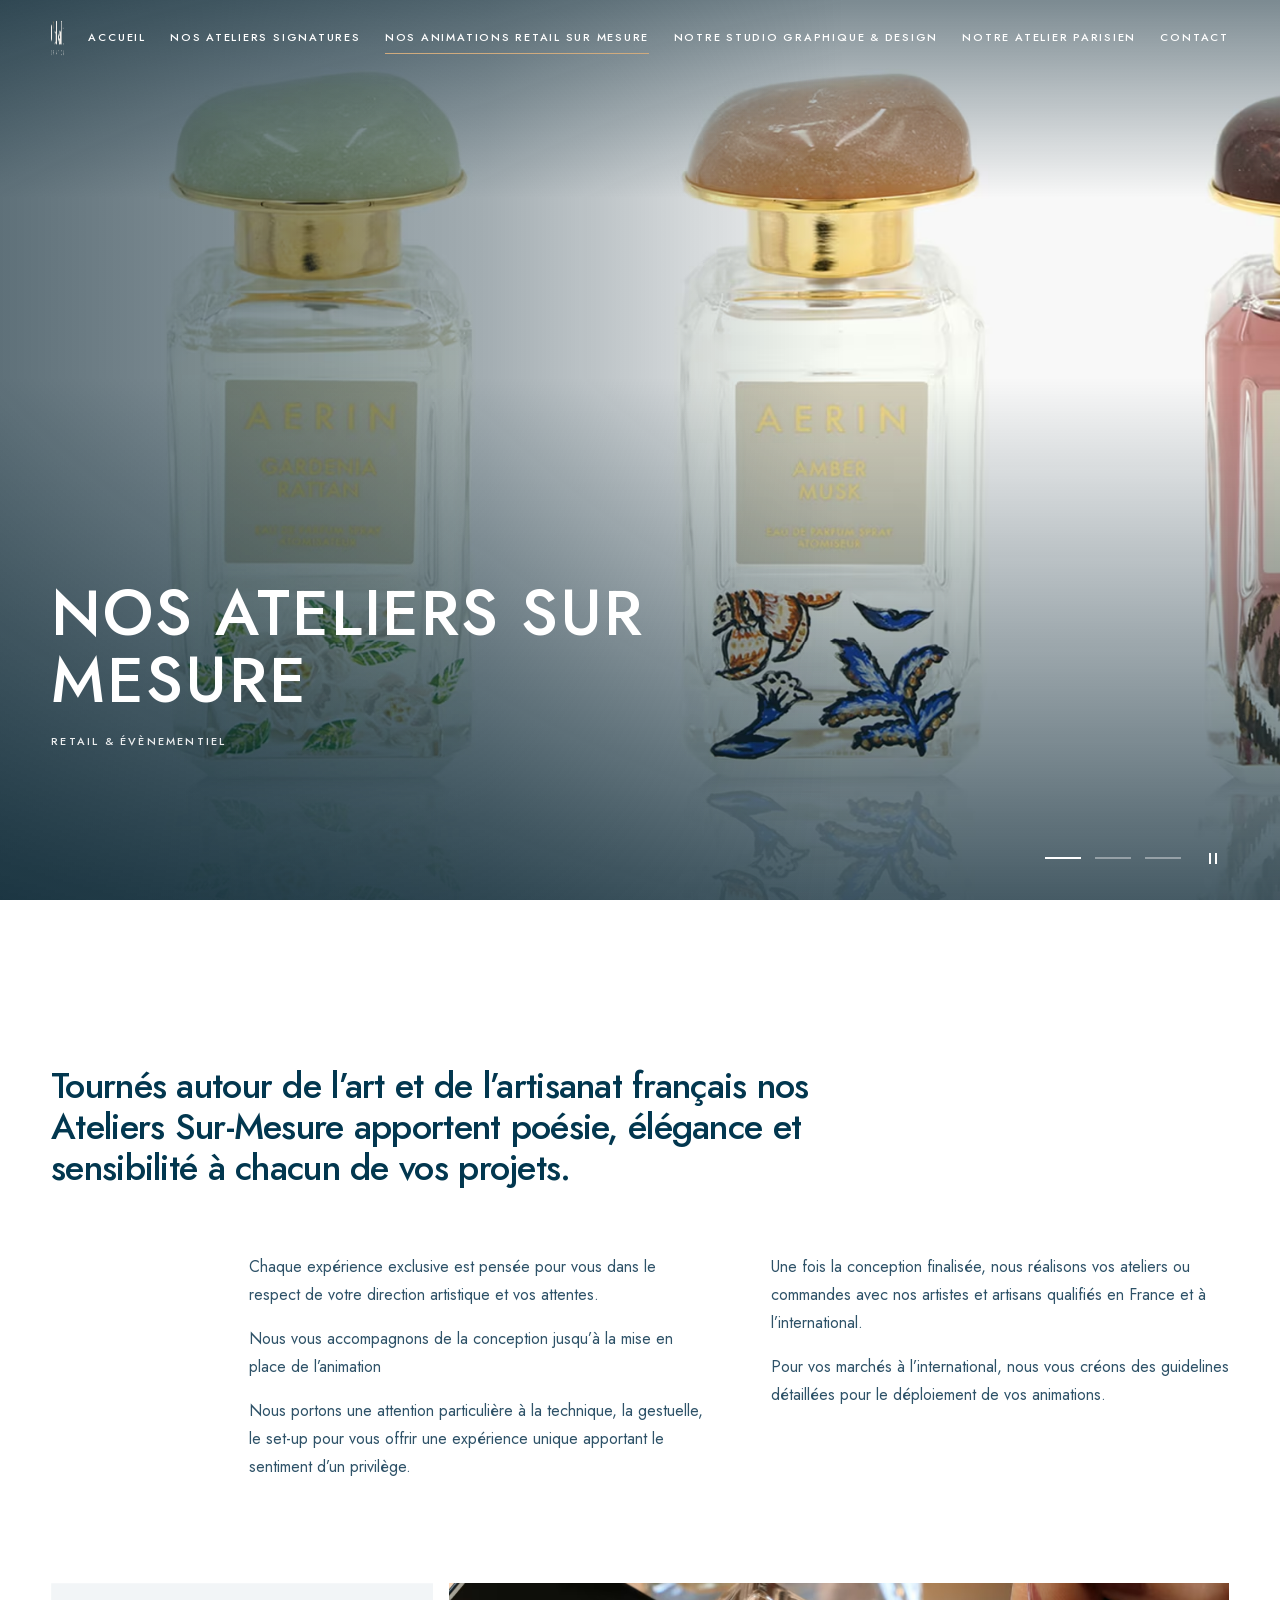
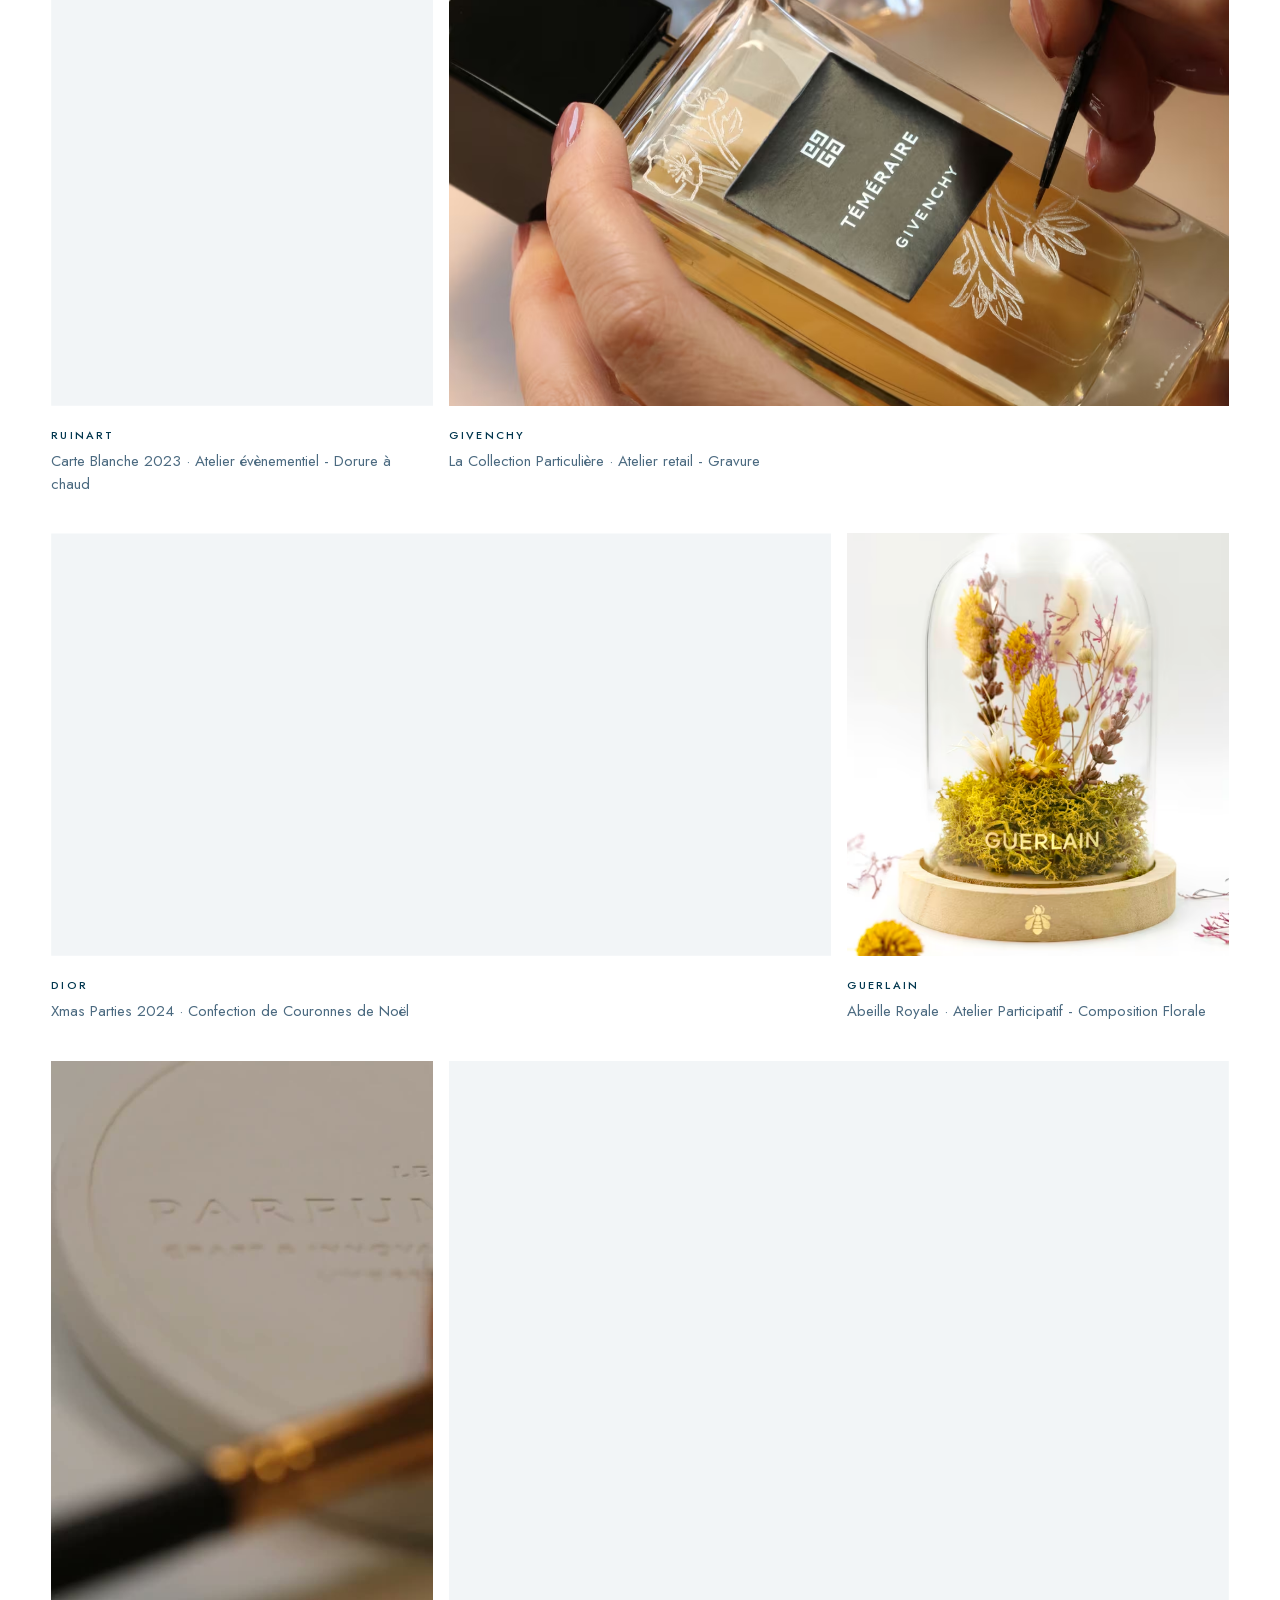
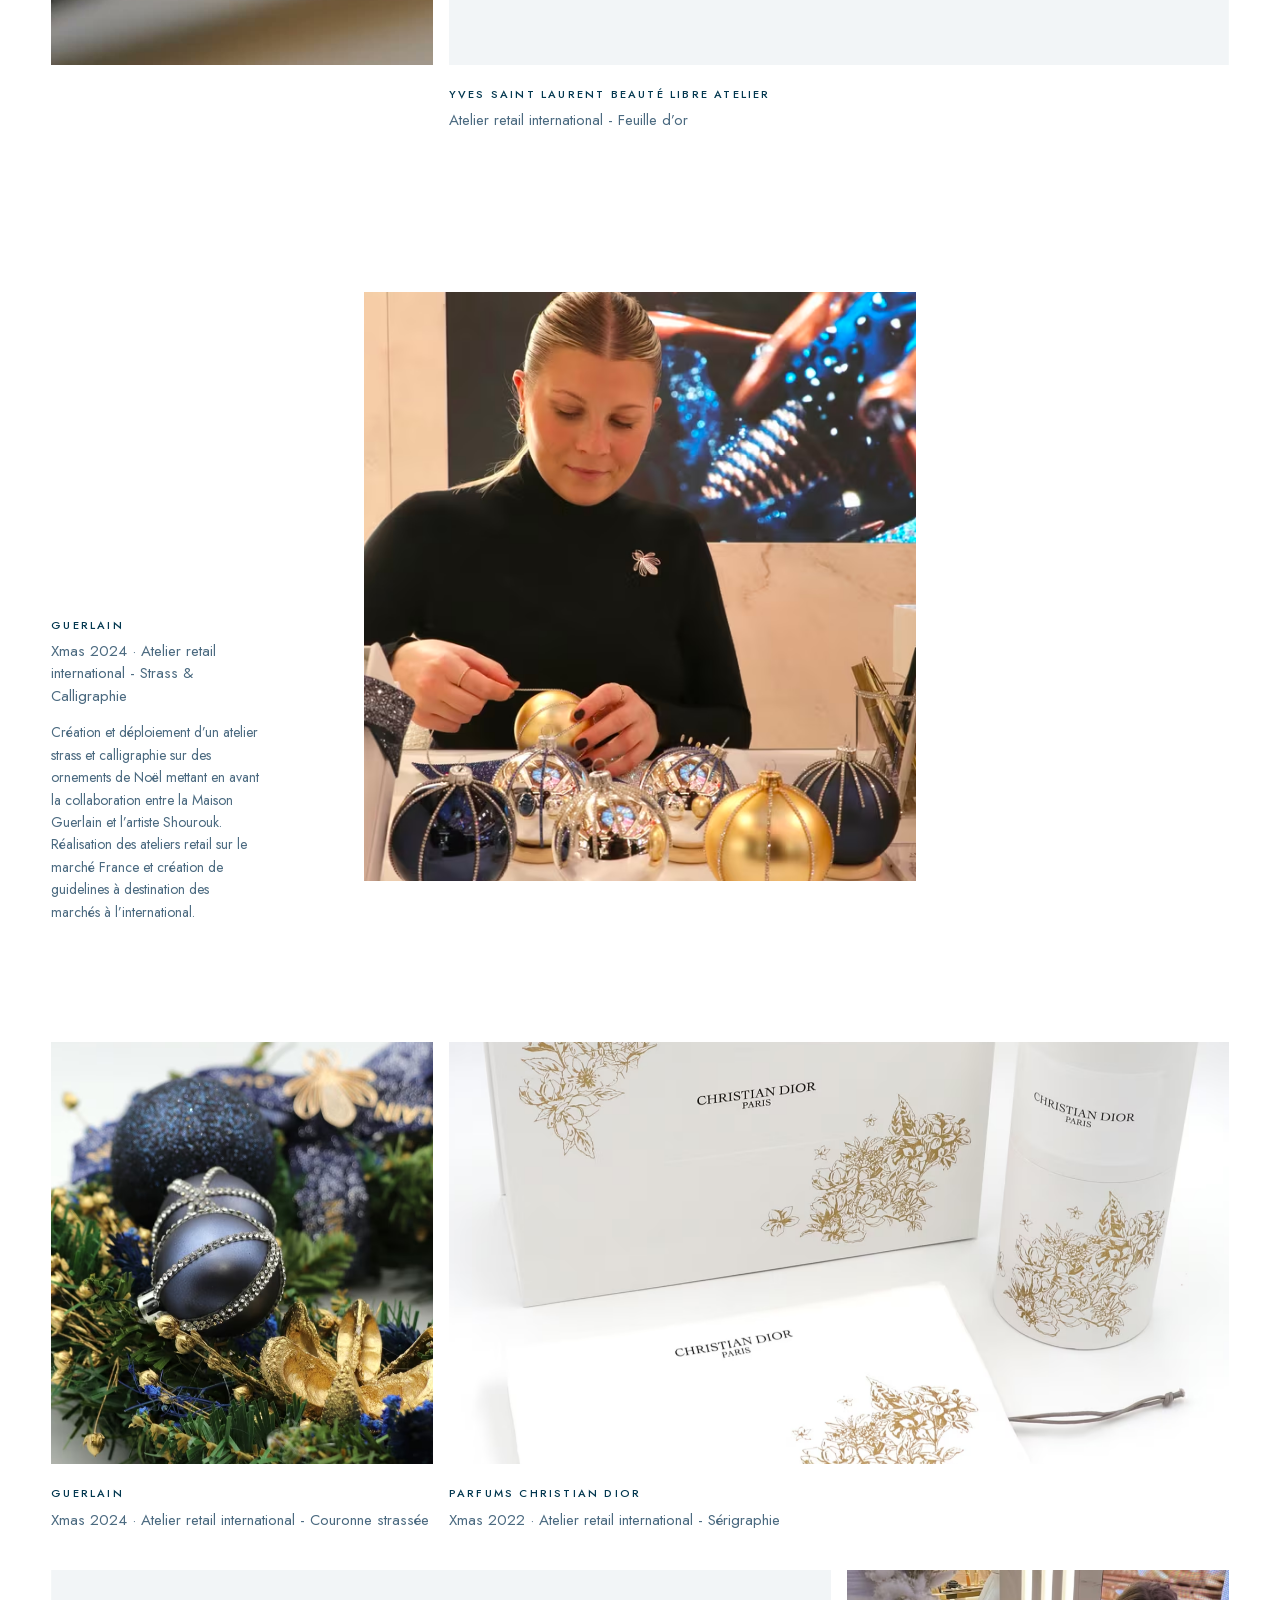
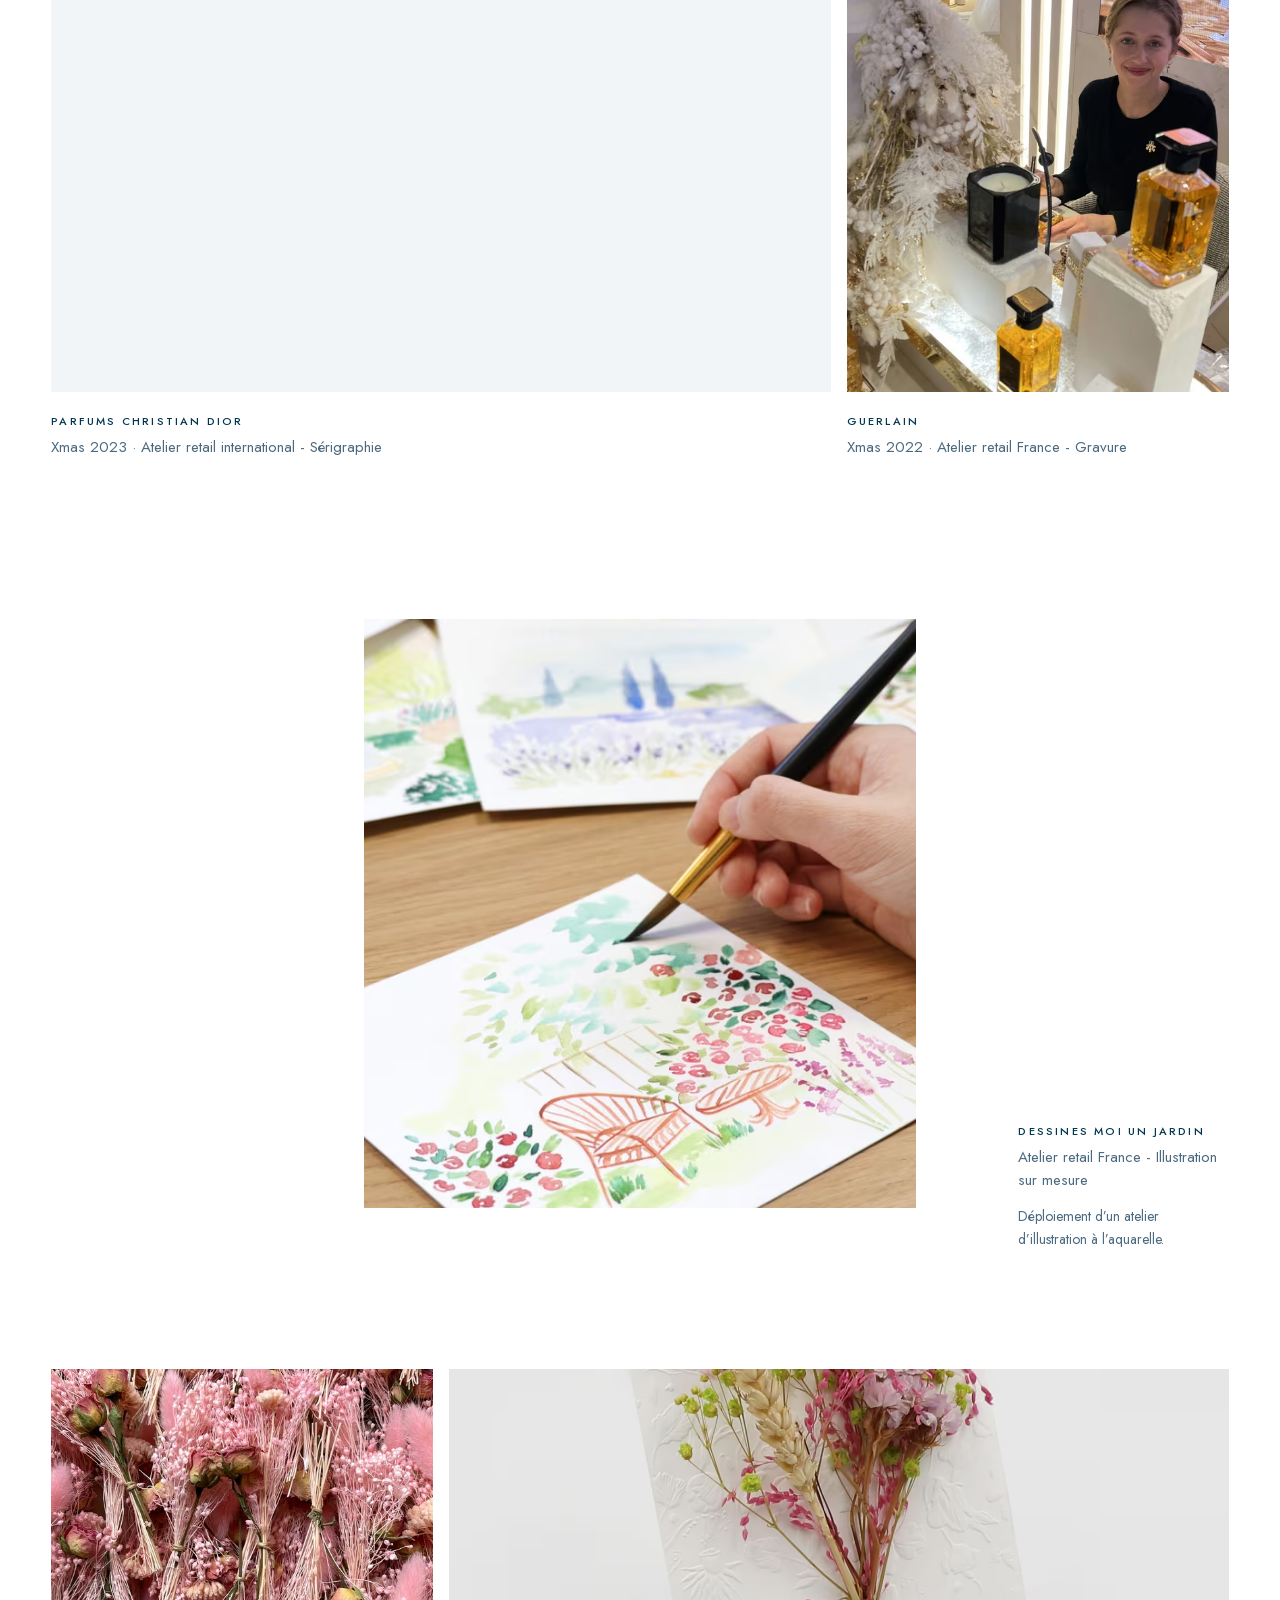
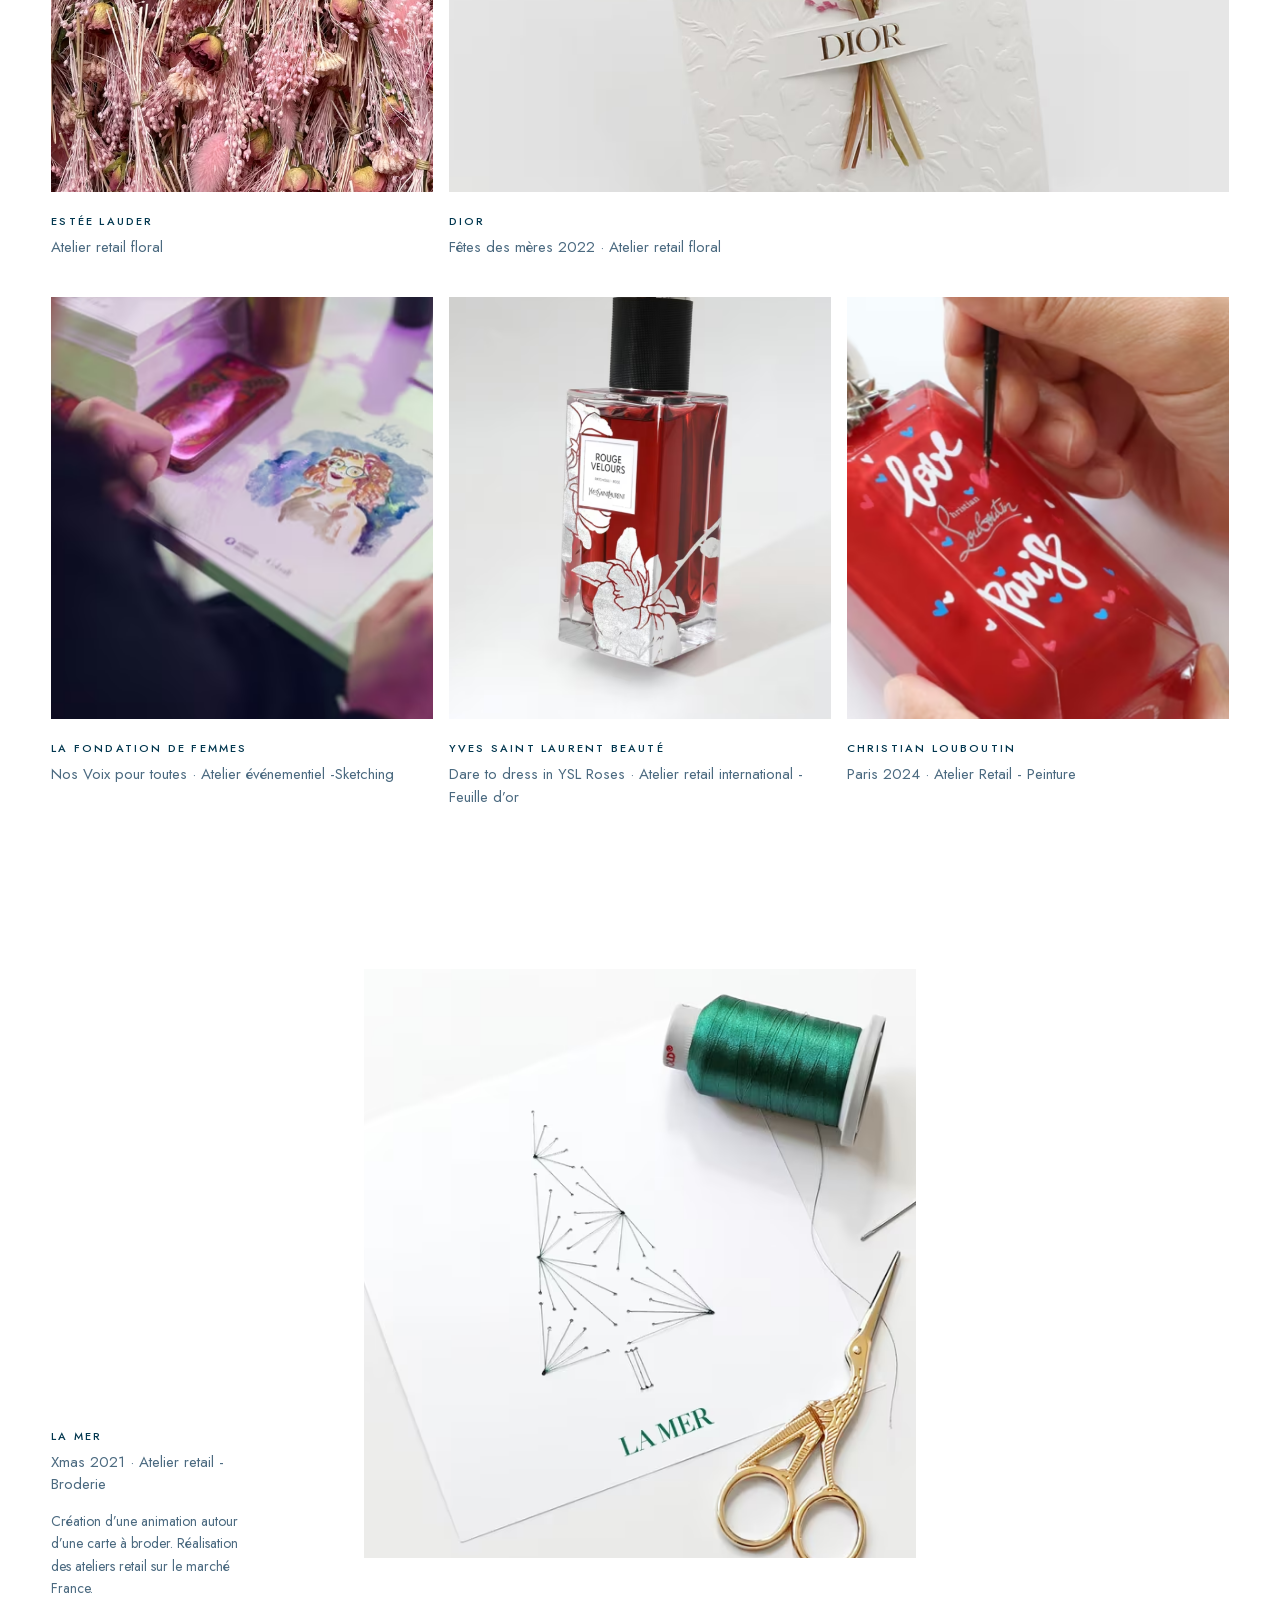
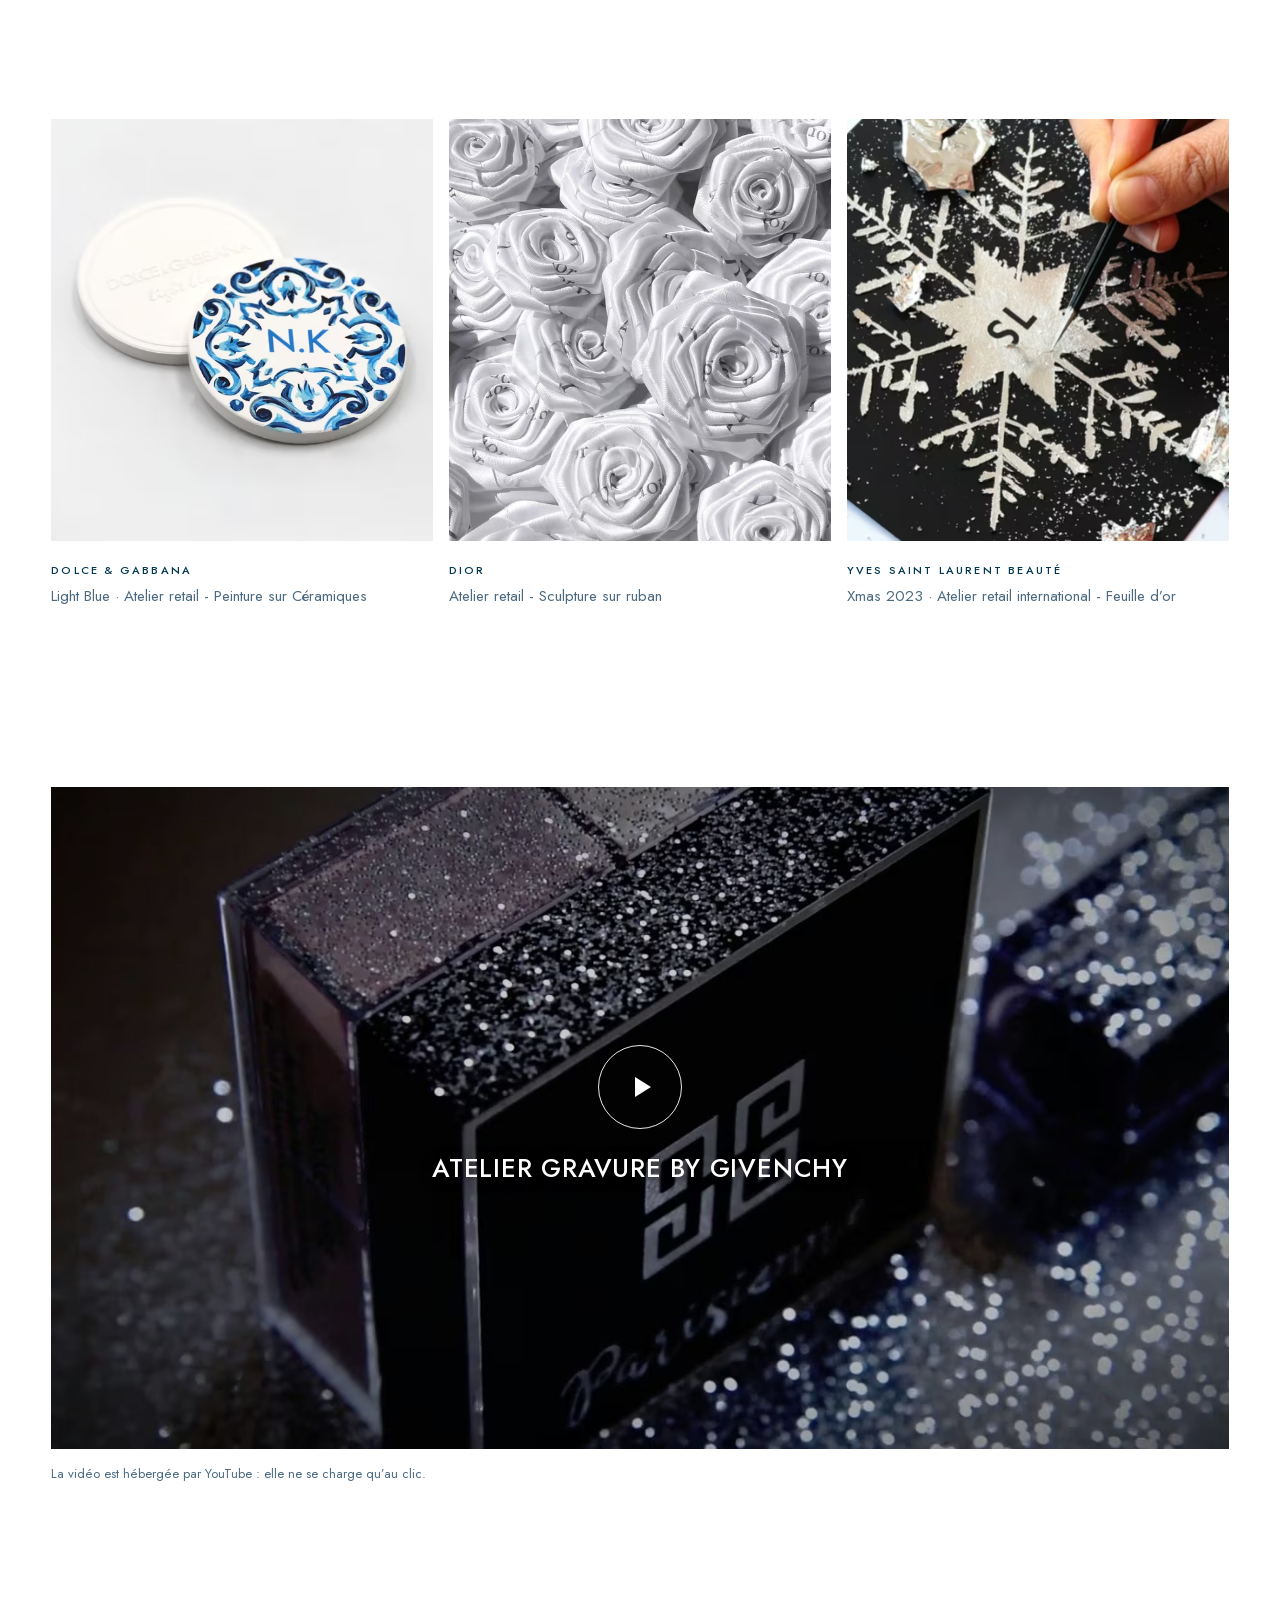
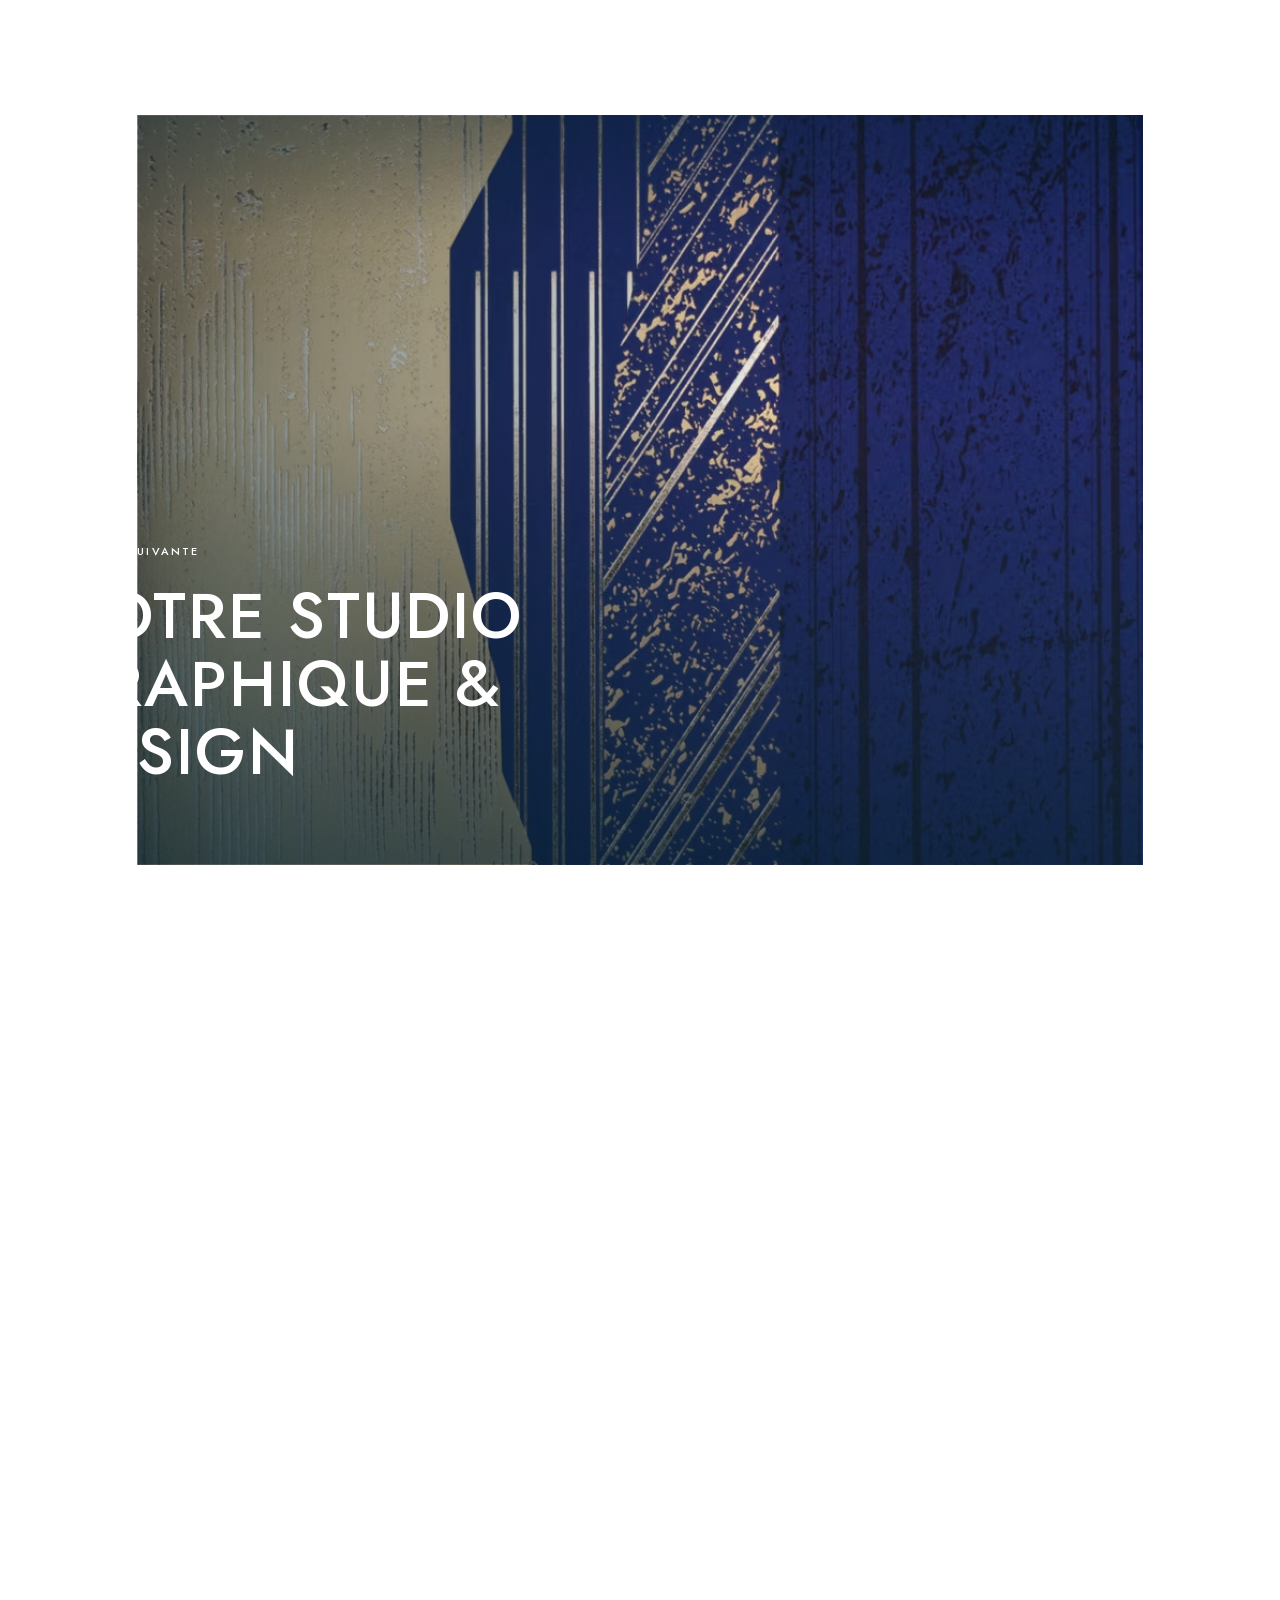
==== commit 9fa984ac: "V2 : continuité (les réalisations de l'accueil s'ouvrent sur place, la photo de la rubrique suivante" ====
--- a/ateliers-de-personnalisation/index.html
+++ b/ateliers-de-personnalisation/index.html
@@ -21,7 +21,7 @@
 <link rel="apple-touch-icon" href="../assets/media/apple-touch-icon.png">
 <link rel="preload" href="../assets/fonts/jost.woff2" as="font" type="font/woff2" crossorigin>
 <link rel="stylesheet" href="../assets/site.css">
-<script>document.documentElement.classList.add('js');try{if(sessionStorage.getItem('cc-pt')){sessionStorage.removeItem('cc-pt');if(!matchMedia('(prefers-reduced-motion: reduce)').matches)document.documentElement.classList.add('pt-in')}}catch(e){}</script>
+<script>document.documentElement.classList.add('js');try{var pt=sessionStorage.getItem('cc-pt');if(pt){sessionStorage.removeItem('cc-pt');if(!matchMedia('(prefers-reduced-motion: reduce)').matches)document.documentElement.classList.add(pt==='img'?'pt-img':'pt-in')}}catch(e){}</script>
 <script src="../assets/vendor/gsap.min.js" defer></script>
 <script src="../assets/vendor/ScrollTrigger.min.js" defer></script>
 <script src="../assets/vendor/lenis.min.js" defer></script>
@@ -142,9 +142,8 @@
 </div>
 <dialog class="lb" data-lightbox aria-label="Réalisation agrandie" data-lenis-prevent>
   <div class="lb__stage"><picture><source type="image/avif"><img alt=""></picture></div>
-  <div class="lb__meta"><p class="lb__count" aria-live="polite"></p><h2 class="lb__t"></h2><p class="lb__s"></p><p class="lb__d"></p></div>
-  <button class="lb__btn lb__prev" type="button" aria-label="Réalisation précédente">&larr;</button>
-  <button class="lb__btn lb__next" type="button" aria-label="Réalisation suivante">&rarr;</button>
+  <div class="lb__meta"><h2 class="lb__t"></h2><p class="lb__s"></p><p class="lb__d"></p>
+    <p class="lb__nav"><button class="lb__btn lb__prev" type="button" aria-label="Réalisation précédente">&larr;</button><span class="lb__count" aria-live="polite"></span><button class="lb__btn lb__next" type="button" aria-label="Réalisation suivante">&rarr;</button></p></div>
   <button class="lb__btn lb__close" type="button">Fermer</button>
 </dialog>
 </body>
--- a/assets/site.css
+++ b/assets/site.css
@@ -255,21 +255,23 @@
 
 /* ---------- F5 trust: two-row marquee that answers the scroll ---------- */
 .trust { padding-top: clamp(100px, 12vw, 170px); overflow: hidden; }
-.trust__t { text-align: center; margin-bottom: clamp(48px, 6vw, 80px); }
-.mq { display: grid; gap: clamp(18px, 2.4vw, 34px);
+.trust__t { margin-bottom: clamp(40px, 5vw, 64px); }
+.mq { display: grid; gap: clamp(26px, 3vw, 44px);
   -webkit-mask-image: linear-gradient(90deg, transparent, #000 12%, #000 88%, transparent); mask-image: linear-gradient(90deg, transparent, #000 12%, #000 88%, transparent); }
 .mq__row { overflow: hidden; }
 .mq__track { display: flex; width: max-content; animation: mq 50s linear infinite; }
 .mq__track[data-dir="1"] { animation-direction: reverse; animation-duration: 56s; }
 .mq:hover .mq__track { animation-play-state: paused; }
-.mq__item { flex: 0 0 auto; width: clamp(130px, 13vw, 190px); height: clamp(64px, 6.4vw, 88px); display: grid; place-items: center; padding: 0 clamp(14px, 1.6vw, 26px); }
-.logo { display: block; width: 100%; height: 100%; background: var(--ink); -webkit-mask-position: center; mask-position: center; -webkit-mask-size: contain; mask-size: contain; -webkit-mask-repeat: no-repeat; mask-repeat: no-repeat; opacity: .88; }
+/* every mark at the same optical area (--w × --h from the build), scaled down on small screens */
+.mq__item { --k: 1; flex: 0 0 auto; width: calc(var(--w) * var(--k)); height: calc(var(--h) * var(--k)); margin-right: clamp(40px, 4.4vw, 72px); align-self: center; }
+.mq__row { display: flex; align-items: center; min-height: 64px; }
+.logo { display: block; width: 100%; height: 100%; background: var(--ink); -webkit-mask-position: center; mask-position: center; -webkit-mask-size: contain; mask-size: contain; -webkit-mask-repeat: no-repeat; mask-repeat: no-repeat; }
+@media (max-width: 767px) { .mq__item { --k: .72; margin-right: 32px; } }
 @keyframes mq { to { transform: translateX(-50%); } }
 .trust__grid { display: none; }
 @media (prefers-reduced-motion: reduce) {
   .mq { display: none; }
-  .trust__grid { display: grid; grid-template-columns: repeat(7, 1fr); gap: 8px 16px; }
-  .trust__grid .mq__item { width: auto; }
+  .trust__grid { display: flex; flex-wrap: wrap; align-items: center; gap: 28px 0; }
 }
 
 /* ---------- call-out ---------- */
@@ -377,28 +379,28 @@
 /* ---------- lightbox ---------- */
 .lb { width: 100vw; height: 100dvh; max-width: none; max-height: none; margin: 0; padding: 0; border: 0; background: #fff; color: var(--text); overflow: hidden; }
 .lb::backdrop { background: rgba(255, 255, 255, .98); }
-.lb[open] { display: grid; grid-template-columns: 1fr minmax(260px, 340px); animation: lb-in .6s var(--expo); }
+.lb[open] { display: grid; grid-template-columns: minmax(0, 1fr) minmax(260px, 360px); animation: lb-in .6s var(--expo); }
 @keyframes lb-in { from { opacity: 0; } }
-.lb__stage { position: relative; display: grid; place-items: center; padding: 72px 88px; min-height: 0; touch-action: pan-y; }
-.lb__stage img { max-width: 100%; max-height: calc(100dvh - 144px); width: auto; height: auto; object-fit: contain; transition: opacity .45s var(--ease), transform .8s var(--expo); }
+.lb__stage { position: relative; display: grid; place-items: center; padding: 48px clamp(24px, 4vw, 64px); min-height: 0; overflow: hidden; touch-action: pan-y; cursor: pointer; }
+.lb__stage img { grid-area: 1 / 1; max-width: 100%; max-height: calc(100dvh - 96px); width: auto; height: auto; object-fit: contain; transition: opacity .45s var(--ease); }
+.lb__stage img.lb__old { pointer-events: none; }
 .lb__stage img.is-loading { opacity: 0; transform: scale(.97); }
-.lb__meta { align-self: end; padding: 0 40px 56px 0; }
-.lb__count { font-size: var(--s-label); font-weight: var(--w-label); letter-spacing: var(--t-label); color: var(--mute); margin-bottom: 18px; }
+.lb__meta { align-self: end; padding: 0 clamp(28px, 3vw, 48px) 48px 0; }
+.lb__nav { display: flex; align-items: center; gap: 6px; margin: 30px 0 0 -14px; }
+.lb__count { min-width: 6ch; text-align: center; font-size: var(--s-label); font-weight: var(--w-label); letter-spacing: var(--t-label); color: var(--mute); }
 .lb__t { font-size: clamp(20px, 1.7vw, 26px); font-weight: var(--w-display); letter-spacing: var(--t-caps); text-transform: uppercase; color: var(--ink); line-height: 1.45; margin-bottom: 8px; }
 .lb__s { color: var(--mute); font-size: 15px; white-space: pre-line; }
 .lb__d { font-size: 15px; }
-.lb__btn { position: absolute; z-index: 2; border: 0; background: none; cursor: pointer; color: var(--ink); font-size: var(--s-label); font-weight: var(--w-label); letter-spacing: var(--t-label); text-transform: uppercase; padding: 14px; }
-.lb__close { top: 18px; right: 22px; }
-.lb__prev, .lb__next { top: 50%; translate: 0 -50%; font-size: 28px; letter-spacing: 0; width: 56px; height: 56px; }
-.lb__prev { left: 16px; }
-.lb__next { right: calc(min(340px, 30vw) + 8px); }
+.lb__btn { z-index: 2; border: 0; background: none; cursor: pointer; color: var(--ink); font-size: var(--s-label); font-weight: var(--w-label); letter-spacing: var(--t-label); text-transform: uppercase; padding: 14px; }
+.lb__close { position: absolute; top: 18px; right: 22px; }
+.lb__prev, .lb__next { display: inline-grid; place-items: center; padding: 0; font-size: 20px; line-height: 1; letter-spacing: 0; width: 48px; height: 48px; transition: transform .5s var(--expo); }
+.lb__prev:hover { transform: translateX(-4px); } .lb__next:hover { transform: translateX(4px); }
 @media (max-width: 900px) {
-  .lb[open] { grid-template-columns: 1fr; grid-template-rows: 1fr auto; }
-  .lb__stage { padding: 64px 16px 8px; }
-  .lb__stage img { max-height: calc(100dvh - 260px); }
-  .lb__meta { padding: 12px 20px 28px; align-self: start; }
-  .lb__next { right: 6px; } .lb__prev { left: 6px; }
-  .lb__prev, .lb__next { top: 40%; }
+  .lb[open] { grid-template-columns: 1fr; grid-template-rows: minmax(0, auto) auto; align-content: center; }
+  .lb__stage { padding: 60px 0 0; }
+  .lb__stage img { max-height: calc(100dvh - 270px); }
+  .lb__meta { padding: 16px var(--gut) 24px; align-self: start; }
+  .lb__nav { margin-top: 14px; }
 }
 
 /* ---------- contact: a photograph of an atelier beside the form ---------- */
@@ -533,10 +535,12 @@
 
 /* ---------- page transition: an ink curtain with the house's mark closes, the next page lifts it ---------- */
 .pt, html.pt-in::after { position: fixed; inset: 0; z-index: 200; pointer-events: none;
-  background: var(--ink) url("media/logo-cobalt-creme.png") center / clamp(120px, 11vw, 170px) auto no-repeat; }
-.pt { clip-path: inset(100% 0 0 0); animation: pt-cover .6s var(--expo) forwards; }
+  background: var(--paper) url("media/logo-cobalt.png") center / clamp(96px, 8vw, 136px) auto no-repeat; }
+.pt { clip-path: inset(100% 0 0 0); animation: pt-cover .4s var(--expo) forwards; }
 @keyframes pt-cover { to { clip-path: inset(0 0 0 0); } }
-html.pt-in::after { content: ""; animation: pt-lift .95s var(--expo) .2s forwards; }
+html.pt-in::after { content: ""; animation: pt-lift .6s var(--expo) .05s forwards; }
+/* the next-rubric photograph was carried over: the new page's title rises on the same picture */
+.next.is-leaving .next__in { opacity: 0; transform: translateY(-12px); transition: opacity .3s var(--ease), transform .4s var(--ease); }
 @keyframes pt-lift { to { clip-path: inset(0 0 100% 0); } }
 
 /* ---------- lightbox: the photograph opens from inside its frame ---------- */
@@ -566,21 +570,28 @@
 
 /* ---------- the book, leafed through with the scroll ---------- */
 .fb { background: var(--ink); color: var(--cream); overflow: hidden; }
-.fb__pin { position: relative; min-height: 100vh; min-height: 100dvh; display: flex; flex-direction: column; justify-content: center; gap: clamp(20px, 3.4vh, 40px); padding-block: calc(var(--hd) + 8px) 28px; }
-.fb__head { display: flex; flex-wrap: wrap; align-items: center; justify-content: space-between; gap: 16px 32px; }
+.fb__pin { position: relative; min-height: 100vh; min-height: 100dvh; display: flex; flex-direction: column; justify-content: center; gap: clamp(28px, 6vh, 64px); padding-block: calc(var(--hd) + 8px) 28px; }
+.fb__head { display: flex; flex-wrap: wrap; align-items: baseline; justify-content: space-between; gap: 16px 32px; }
+.fb .lnk { color: var(--cream); }
+.fb__size { color: #9FB2BF; letter-spacing: .12em; }
 .fb .h-sec { color: var(--cream); }
-.fb__chapter { margin: 0; font-size: var(--s-label); font-weight: var(--w-label); letter-spacing: var(--t-label); text-transform: uppercase; color: var(--gold); overflow: hidden; min-width: 18ch; text-align: center; }
+.fb__chapter { margin: 0 auto; font-size: var(--s-label); font-weight: var(--w-label); letter-spacing: var(--t-label); text-transform: uppercase; color: var(--gold); overflow: hidden; text-align: center; }
 .fb__chapter span { display: inline-block; transition: transform .6s var(--expo), opacity .6s var(--ease); }
 .fb__chapter span.is-swap { transform: translateY(110%); opacity: 0; }
-.fb__dl { display: flex; flex-wrap: wrap; align-items: center; gap: 12px 20px; }
-.fb__dl .book__btn { white-space: nowrap; }
-.fb__dl .book__meta { margin: 0; }
+.fb__dl { white-space: nowrap; }
 .fb__stage { display: grid; place-items: center; perspective: 2600px; }
 .fb__book { --pw: min(38vw, 64vh, 560px); position: relative; width: calc(var(--pw) * 2); height: var(--pw); transform-style: preserve-3d; will-change: transform; }
 .fb__book::after { content: ""; position: absolute; left: 50%; top: 0; bottom: 0; width: 60px; margin-left: -30px; z-index: 99; pointer-events: none;
   background: linear-gradient(90deg, transparent, rgba(0, 0, 0, .14) 46%, rgba(0, 0, 0, .22) 50%, rgba(0, 0, 0, .1) 54%, transparent); opacity: var(--spine, 0); }
 .fb__leaf { position: absolute; left: 50%; top: 0; width: var(--pw); height: var(--pw); transform-origin: 0 50%; transform-style: preserve-3d; transform: rotateY(var(--r, 0deg)); }
-.fb__face { position: absolute; inset: 0; backface-visibility: hidden; -webkit-backface-visibility: hidden; overflow: hidden; background: #fff; box-shadow: 0 30px 60px -30px rgba(0, 0, 0, .55); }
+.fb__face { position: absolute; inset: 0; backface-visibility: hidden; -webkit-backface-visibility: hidden; overflow: hidden; background: #fff; }
+/* the contact shadow follows what lies on the table: the cover alone, the open spread, then the back cover alone */
+.fb__book::before { content: ""; position: absolute; top: 96%; height: 13%; pointer-events: none;
+  left: calc(var(--pw) * (1 - var(--open, 0)) - 4%); width: calc(var(--pw) * (1 + var(--open, 0) - var(--close, 0)) + 8%);
+  background: radial-gradient(closest-side, rgba(0, 12, 20, .62), rgba(0, 12, 20, 0)); }
+.fb__edge { position: absolute; top: .6%; height: 98.8%; pointer-events: none; background: repeating-linear-gradient(90deg, #f4f1ea 0 1px, #cfc8bb 1px 2px); }
+.fb__edge--r { left: 100%; width: calc((1 - var(--done, 0)) * 9px); }
+.fb__edge--l { right: 100%; width: calc(var(--done, 0) * 9px); }
 .fb__face img { width: 100%; height: 100%; object-fit: cover; }
 .fb__back { transform: rotateY(180deg); }
 .fb__sheen { position: absolute; inset: 0; pointer-events: none; opacity: var(--shade, 0); }
@@ -592,7 +603,10 @@
   .fb__stage, .fb__chapter { display: none; }
   .fb__strip { display: flex; gap: 12px; margin: 0; padding: 0 var(--gut); list-style: none; overflow-x: auto; scroll-snap-type: x mandatory; scrollbar-width: none; }
   .fb__strip::-webkit-scrollbar { display: none; }
-  .fb__strip li { flex: 0 0 78vw; max-width: 460px; scroll-snap-align: center; aspect-ratio: 1; background: #fff; }
+  .fb__strip li { flex: 0 0 62vw; max-width: 420px; scroll-snap-align: center; aspect-ratio: 1; background: #fff; display: flex; }
+  .fb__strip li.is-spread { flex-basis: 124vw; max-width: 840px; aspect-ratio: 2; }
+  .fb__strip li picture img { width: 50%; }
+  .fb__strip li:not(.is-spread) picture img { width: 100%; }
   .fb__strip img { width: 100%; height: 100%; object-fit: cover; }
 }
 /* without the script (or with reduced motion) every métier shows its own photograph in the flow */
@@ -602,5 +616,7 @@
 .no-gsap .mt__body, html:not(.js) .mt__body { max-width: var(--max); margin-inline: auto; padding-inline: var(--gut); }
 .no-gsap .fb__stage, .no-gsap .fb__chapter { display: none; }
 .no-gsap .fb__strip { display: flex; gap: 12px; margin: 0; padding: 0 var(--gut); list-style: none; overflow-x: auto; scroll-snap-type: x mandatory; }
-.no-gsap .fb__strip li { flex: 0 0 min(78vw, 460px); aspect-ratio: 1; background: #fff; }
+.no-gsap .fb__strip li { flex: 0 0 min(62vw, 420px); aspect-ratio: 1; background: #fff; display: flex; }
+.no-gsap .fb__strip li.is-spread { flex-basis: min(124vw, 840px); aspect-ratio: 2; }
+.no-gsap .fb__strip li.is-spread img { width: 50%; }
 .no-gsap .fb__strip img { width: 100%; height: 100%; object-fit: cover; }
